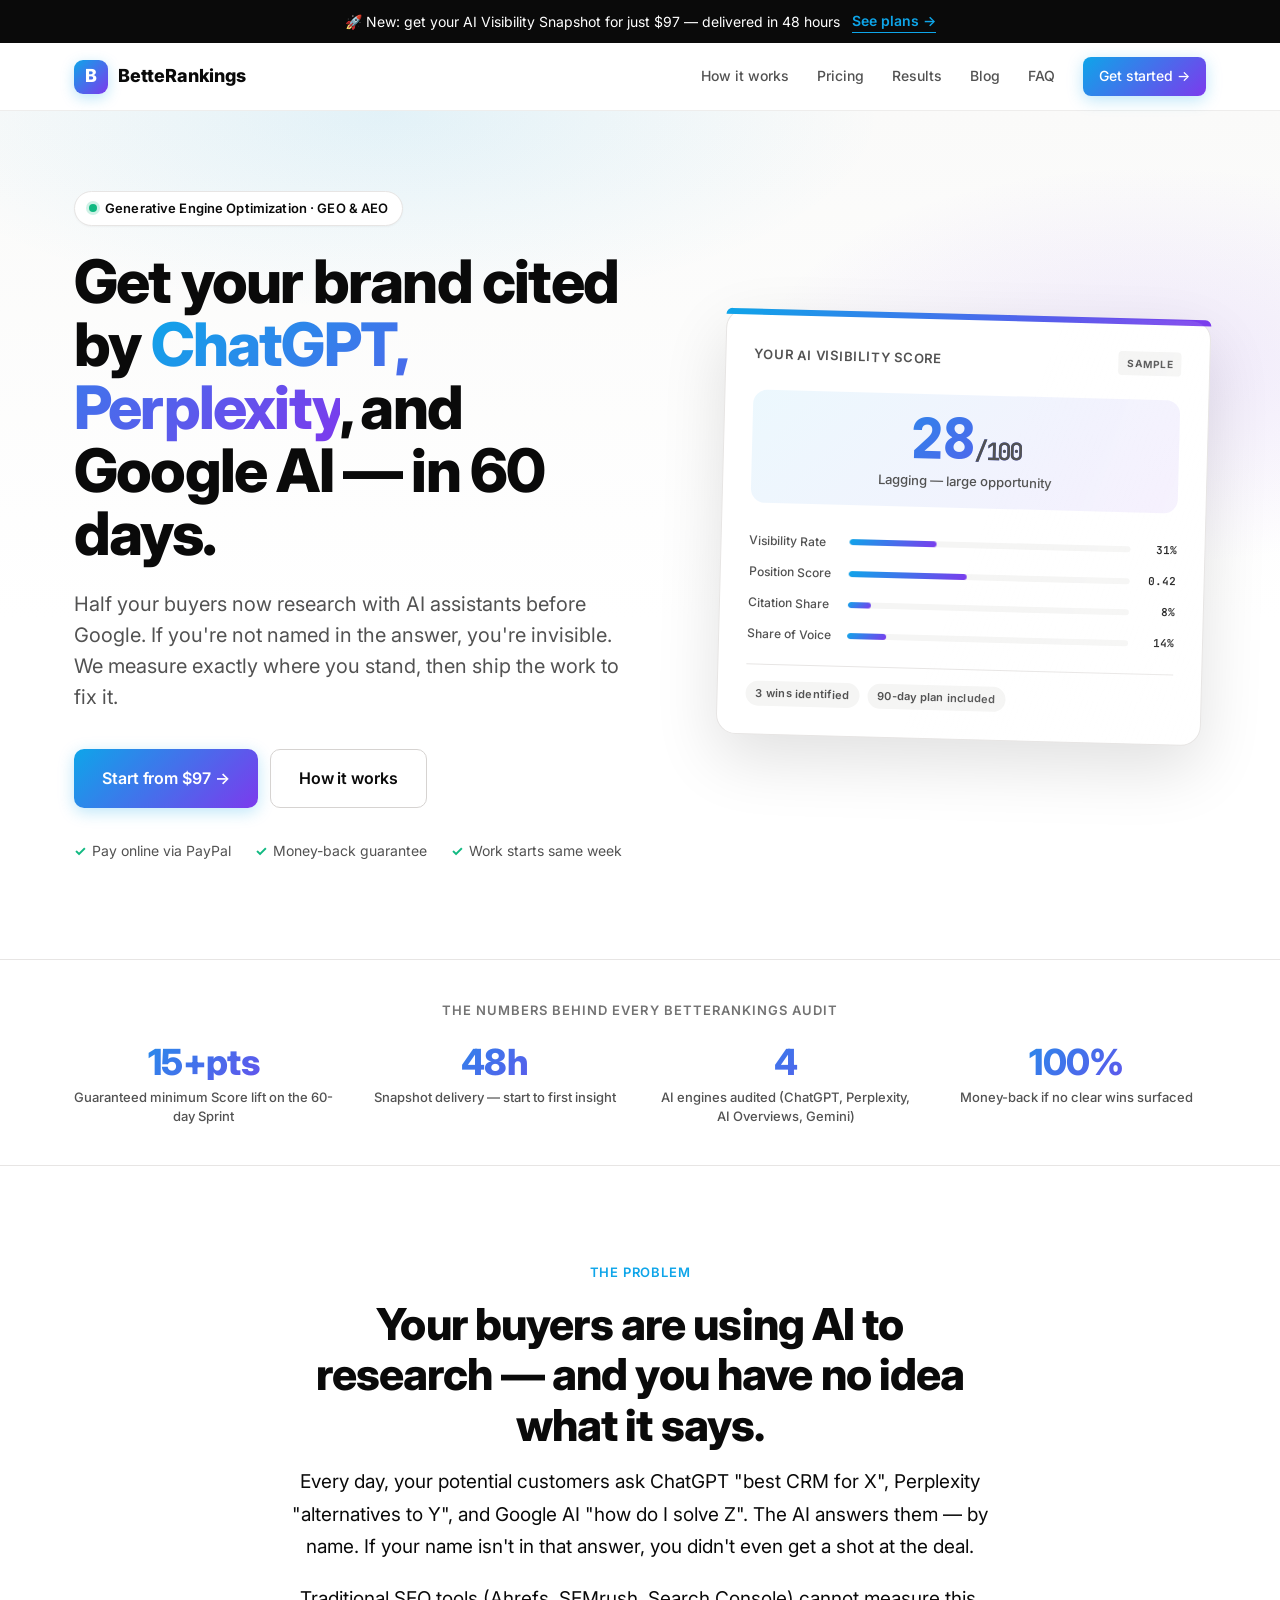
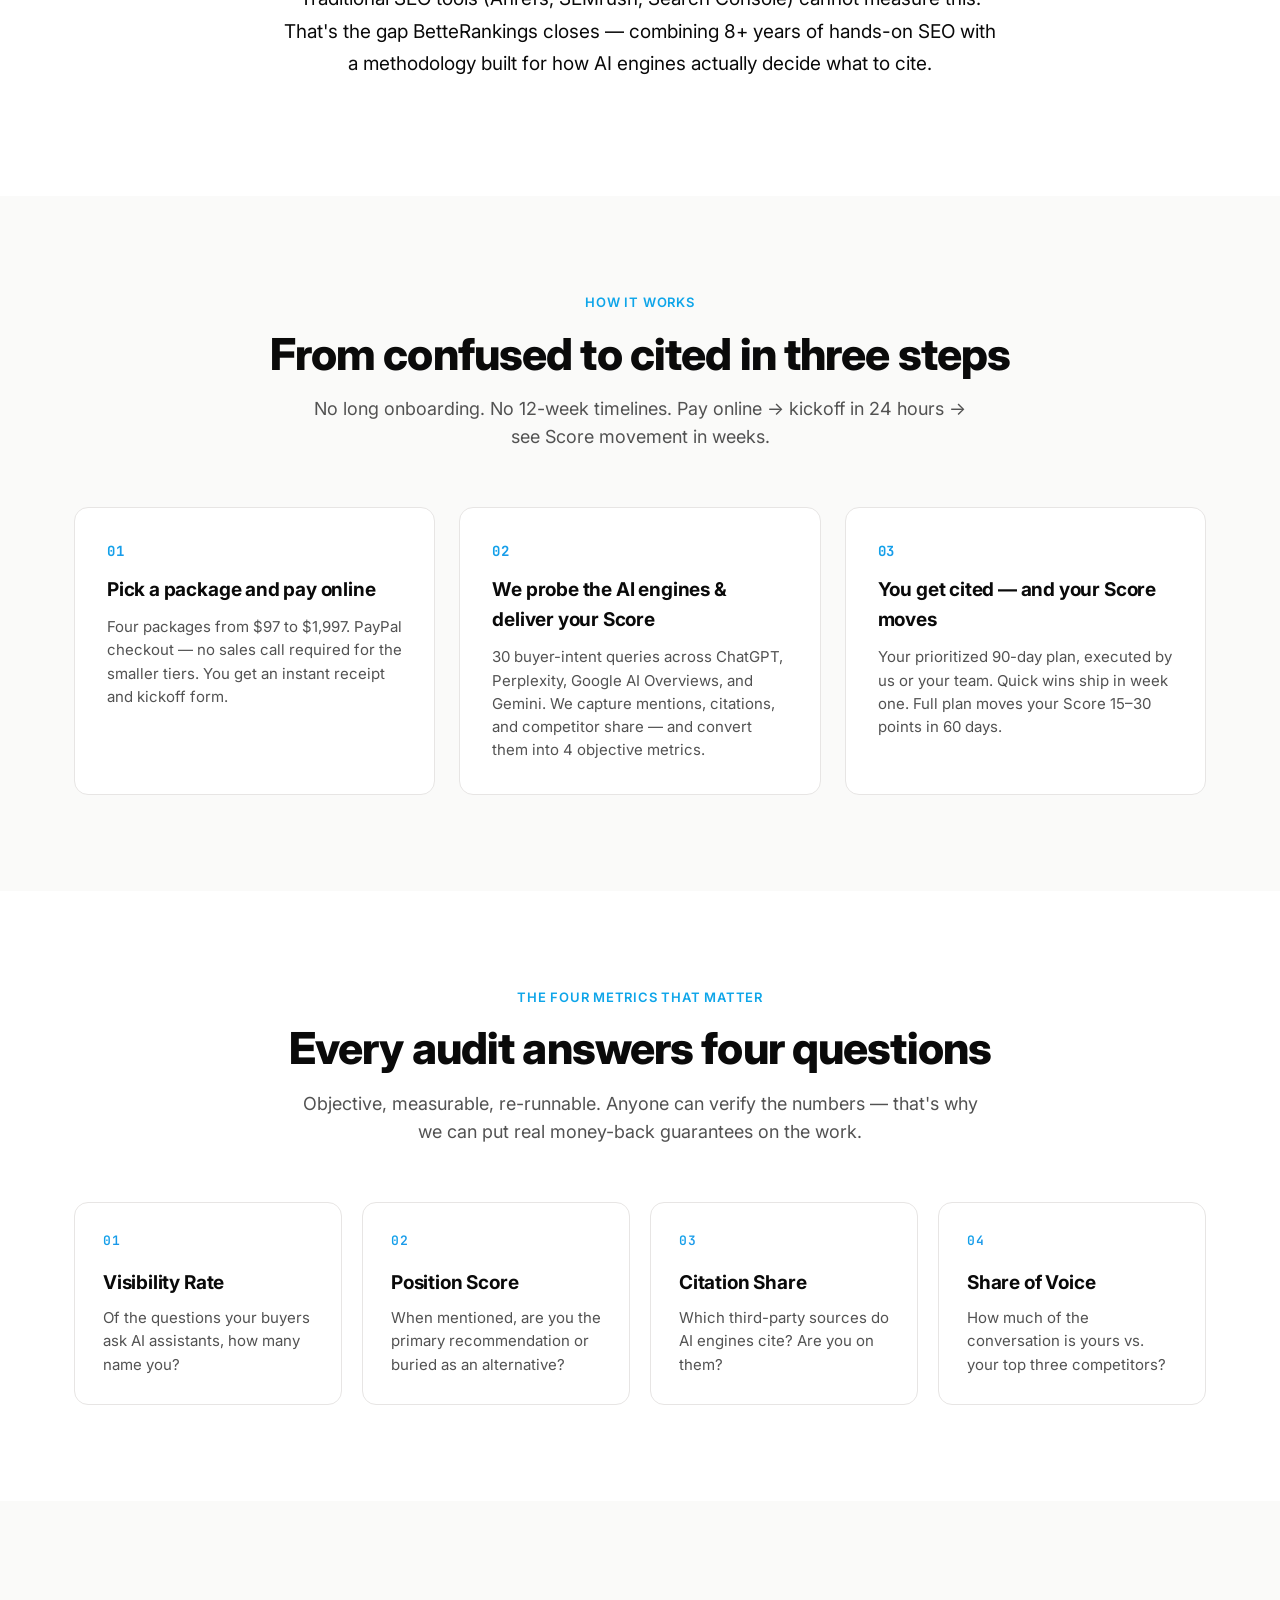
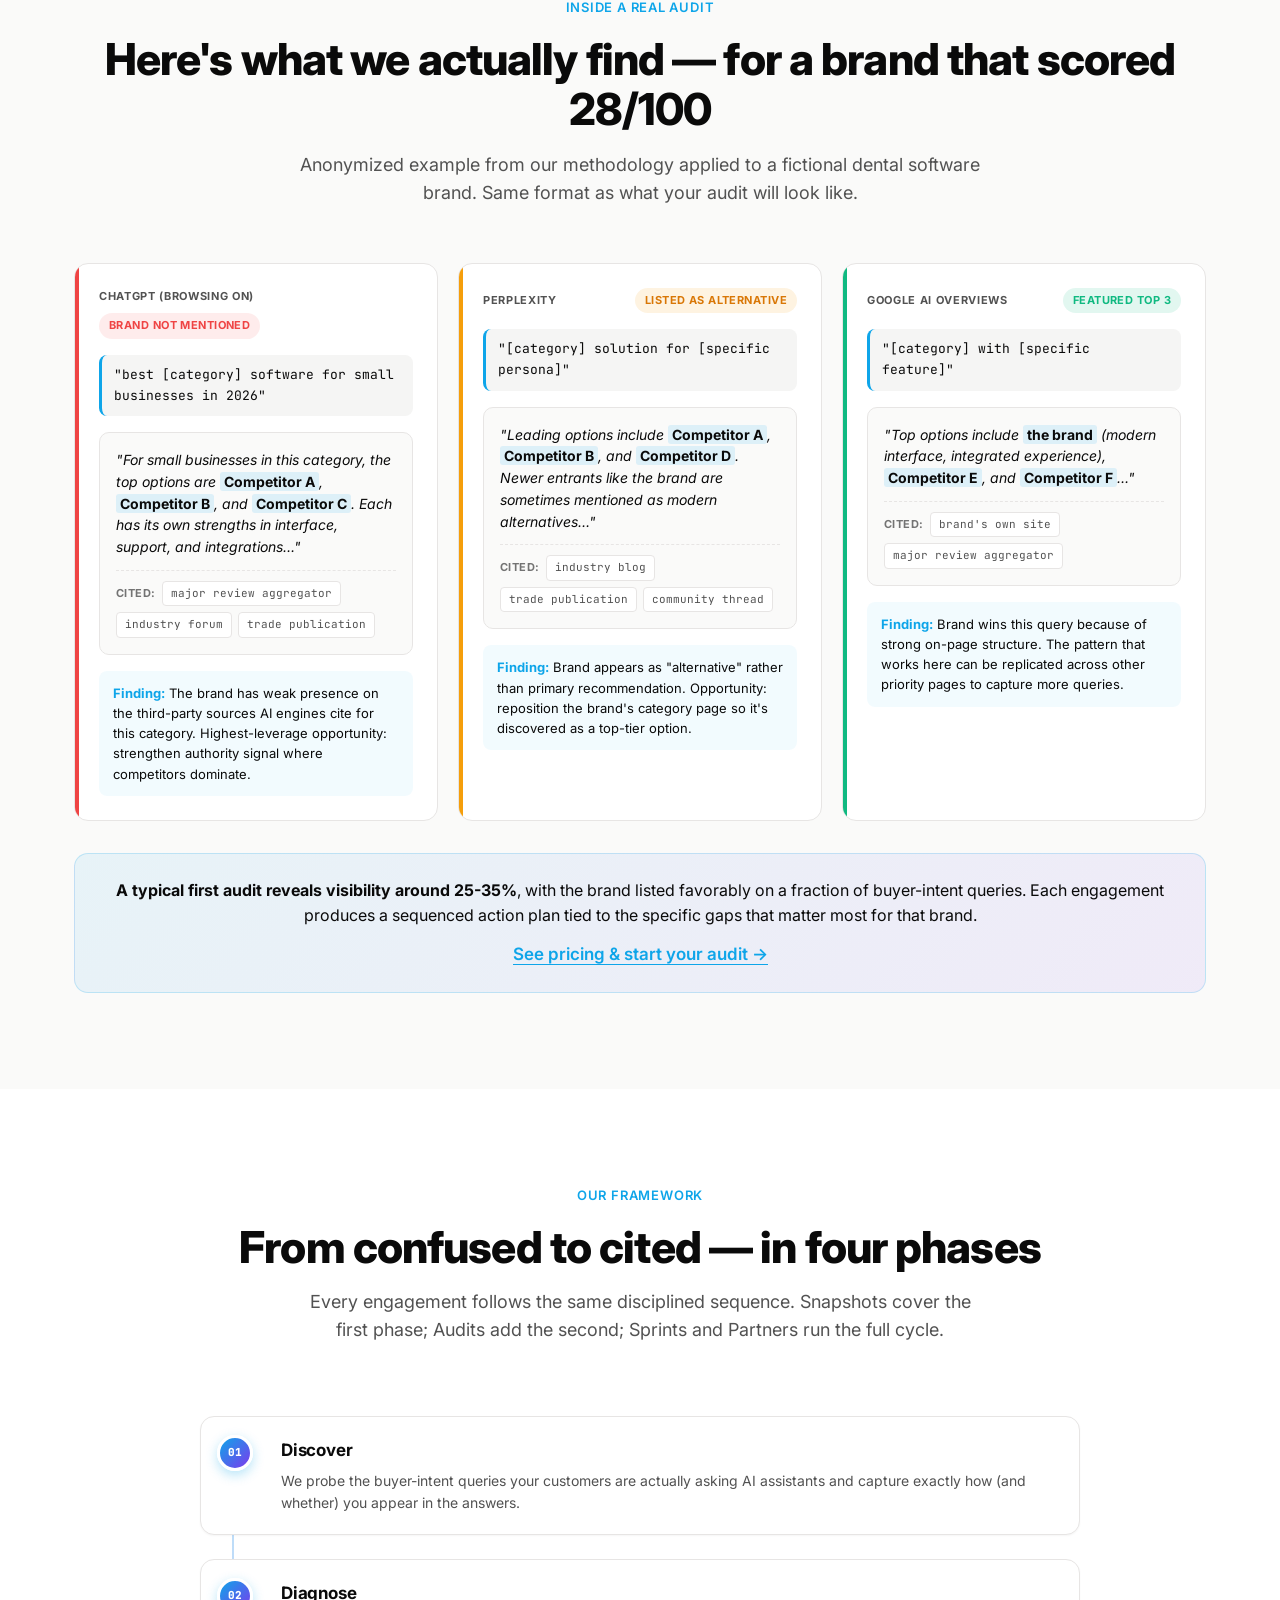
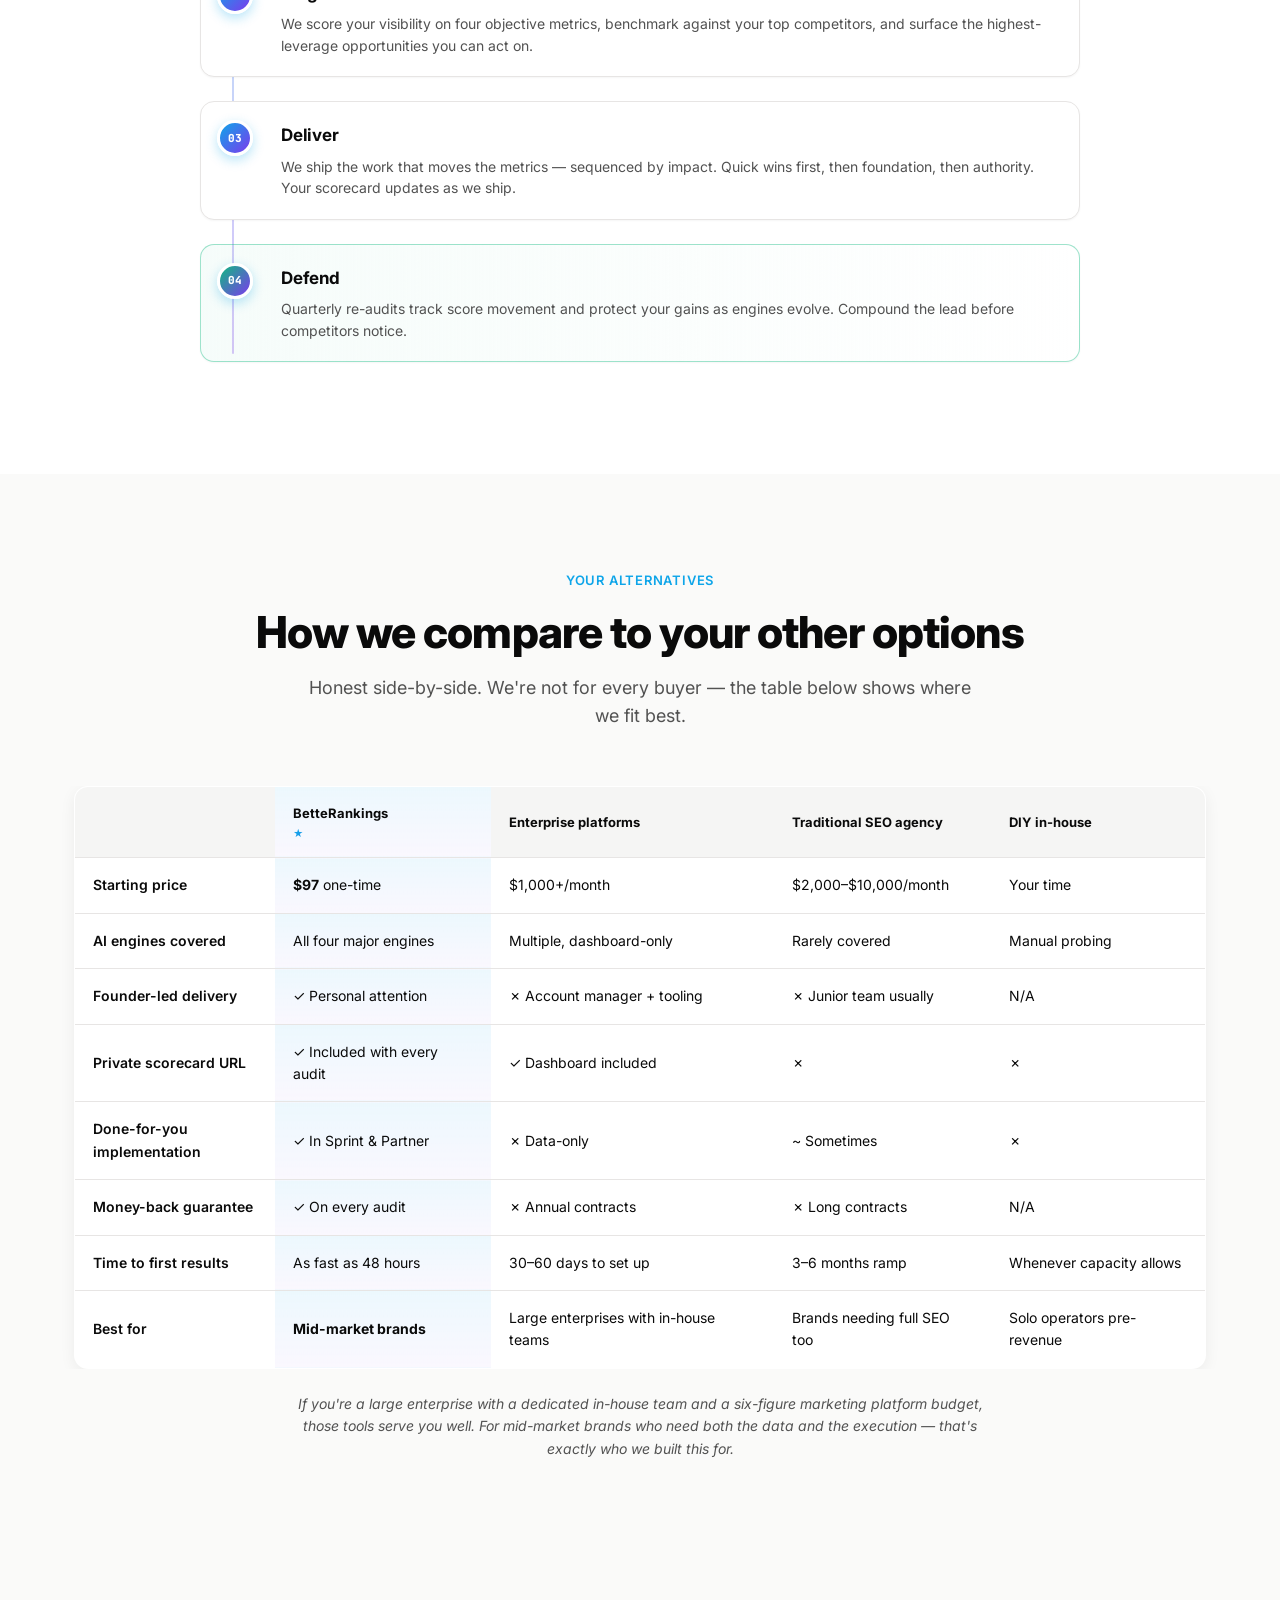
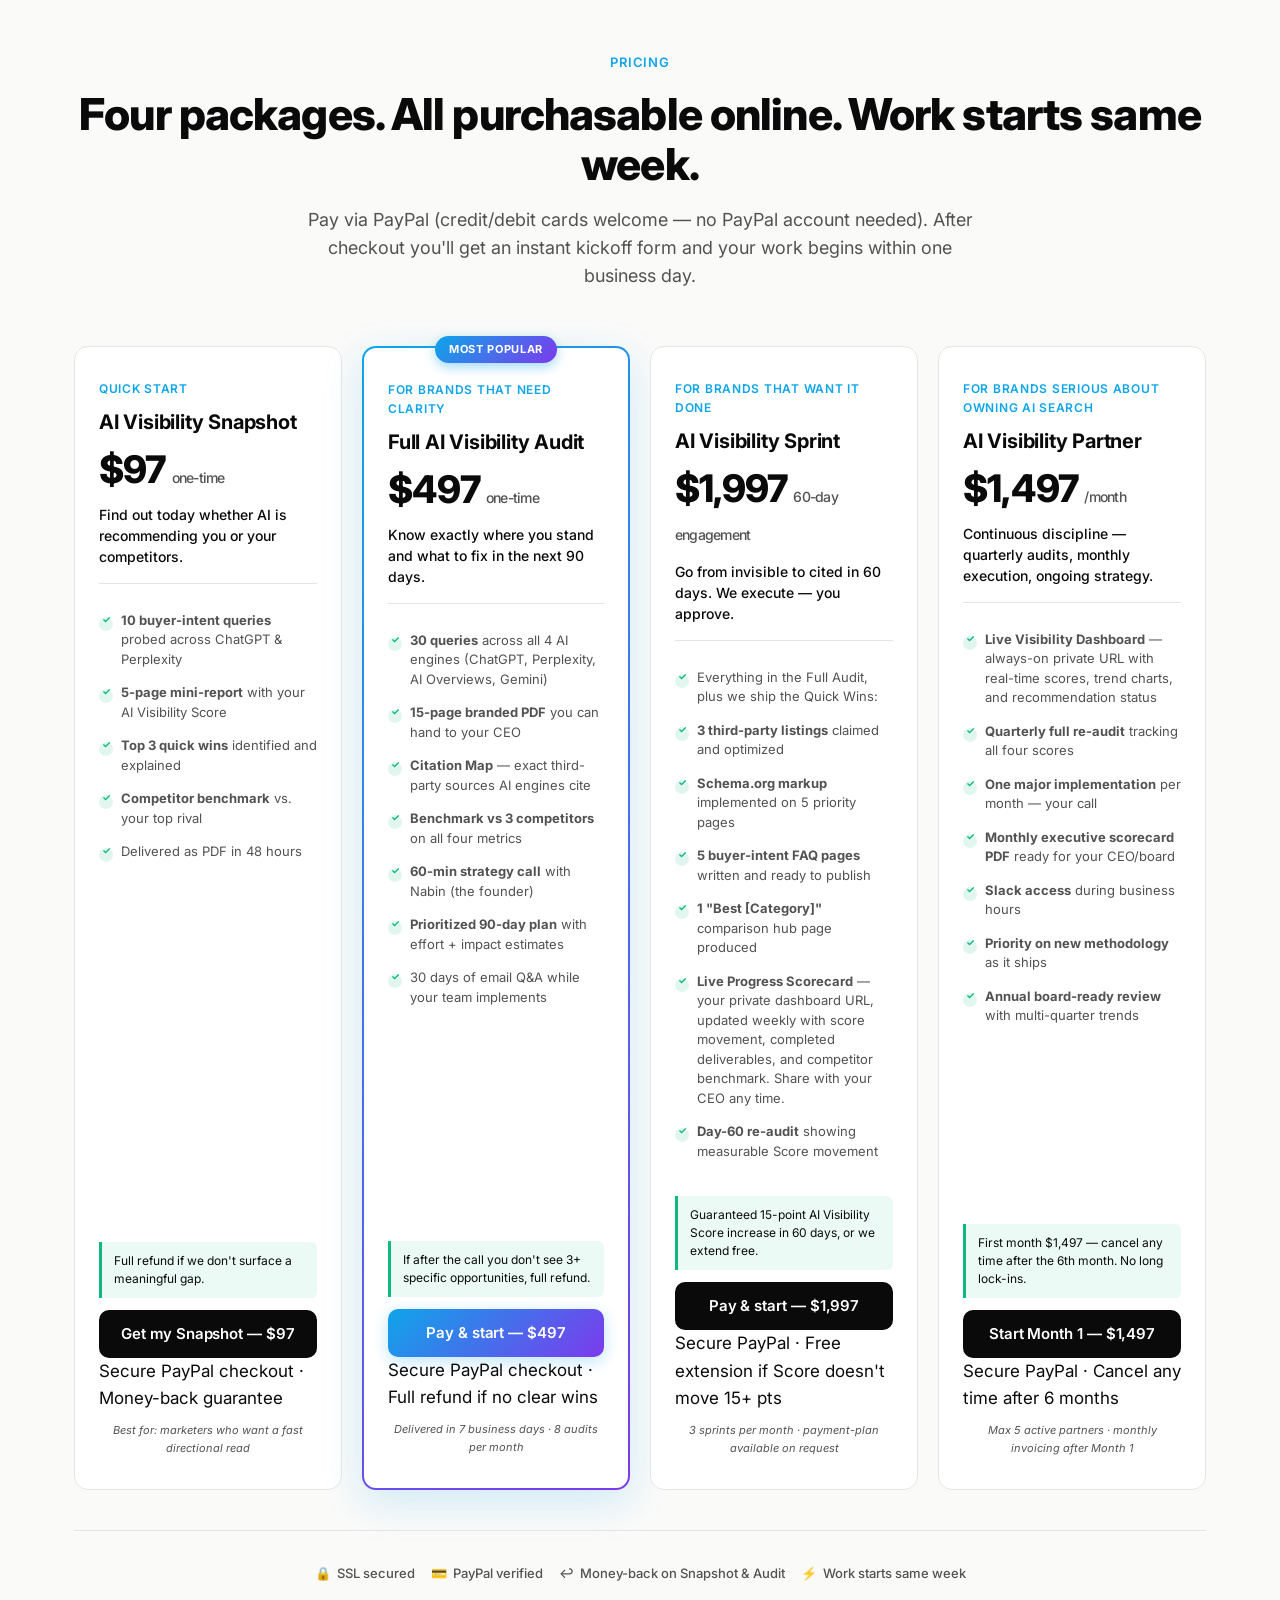
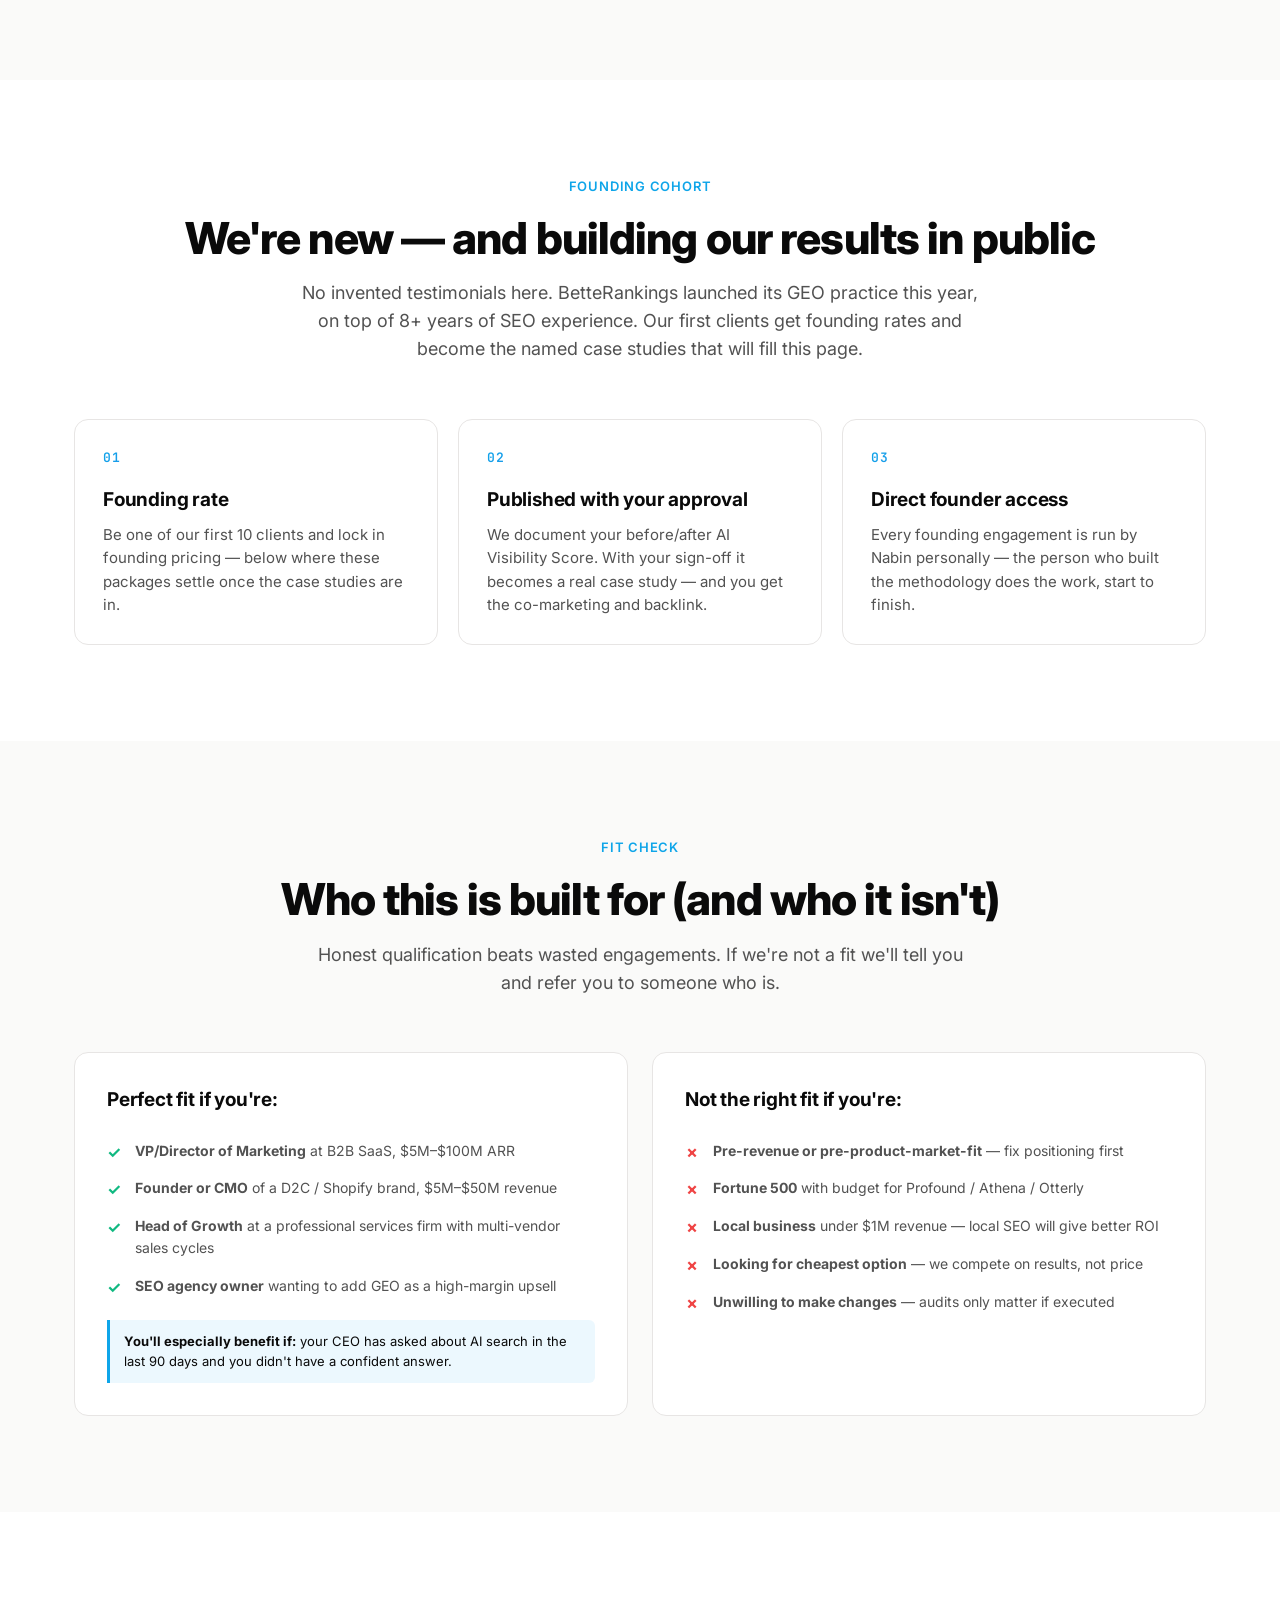
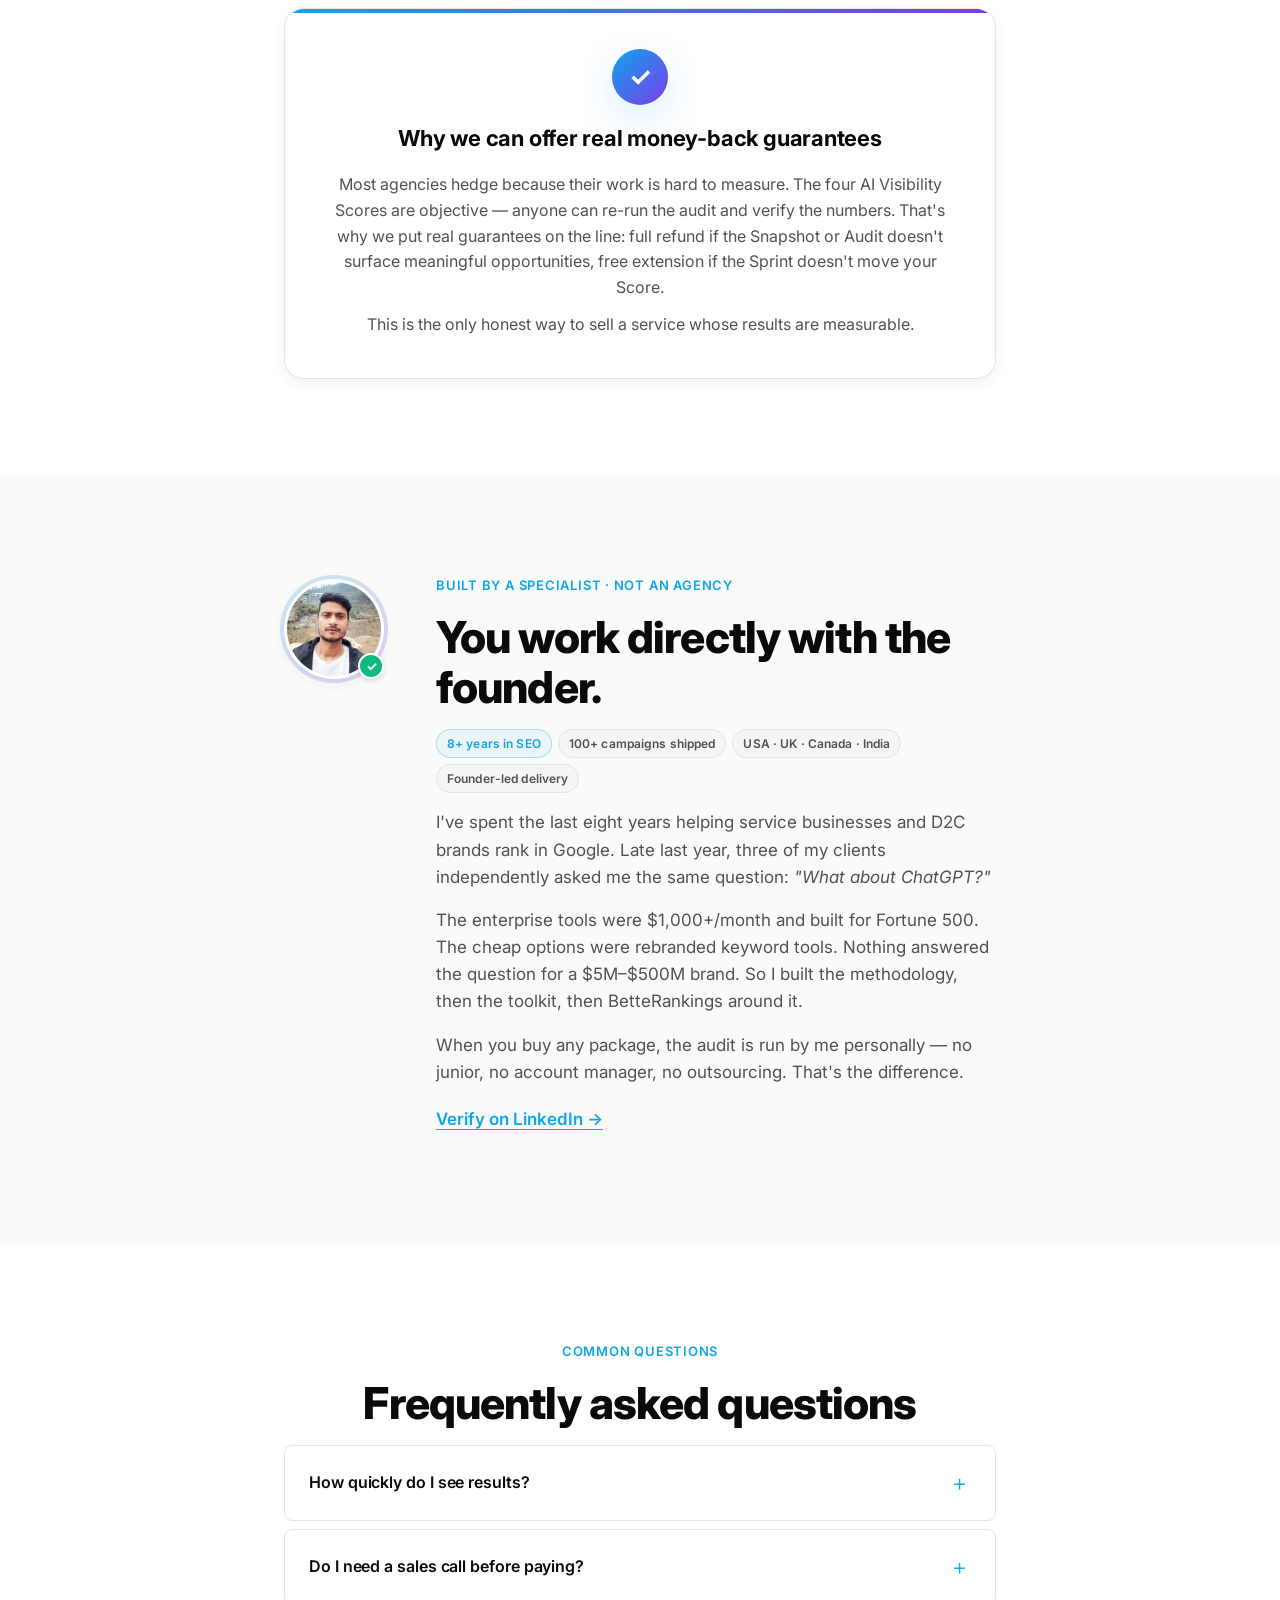
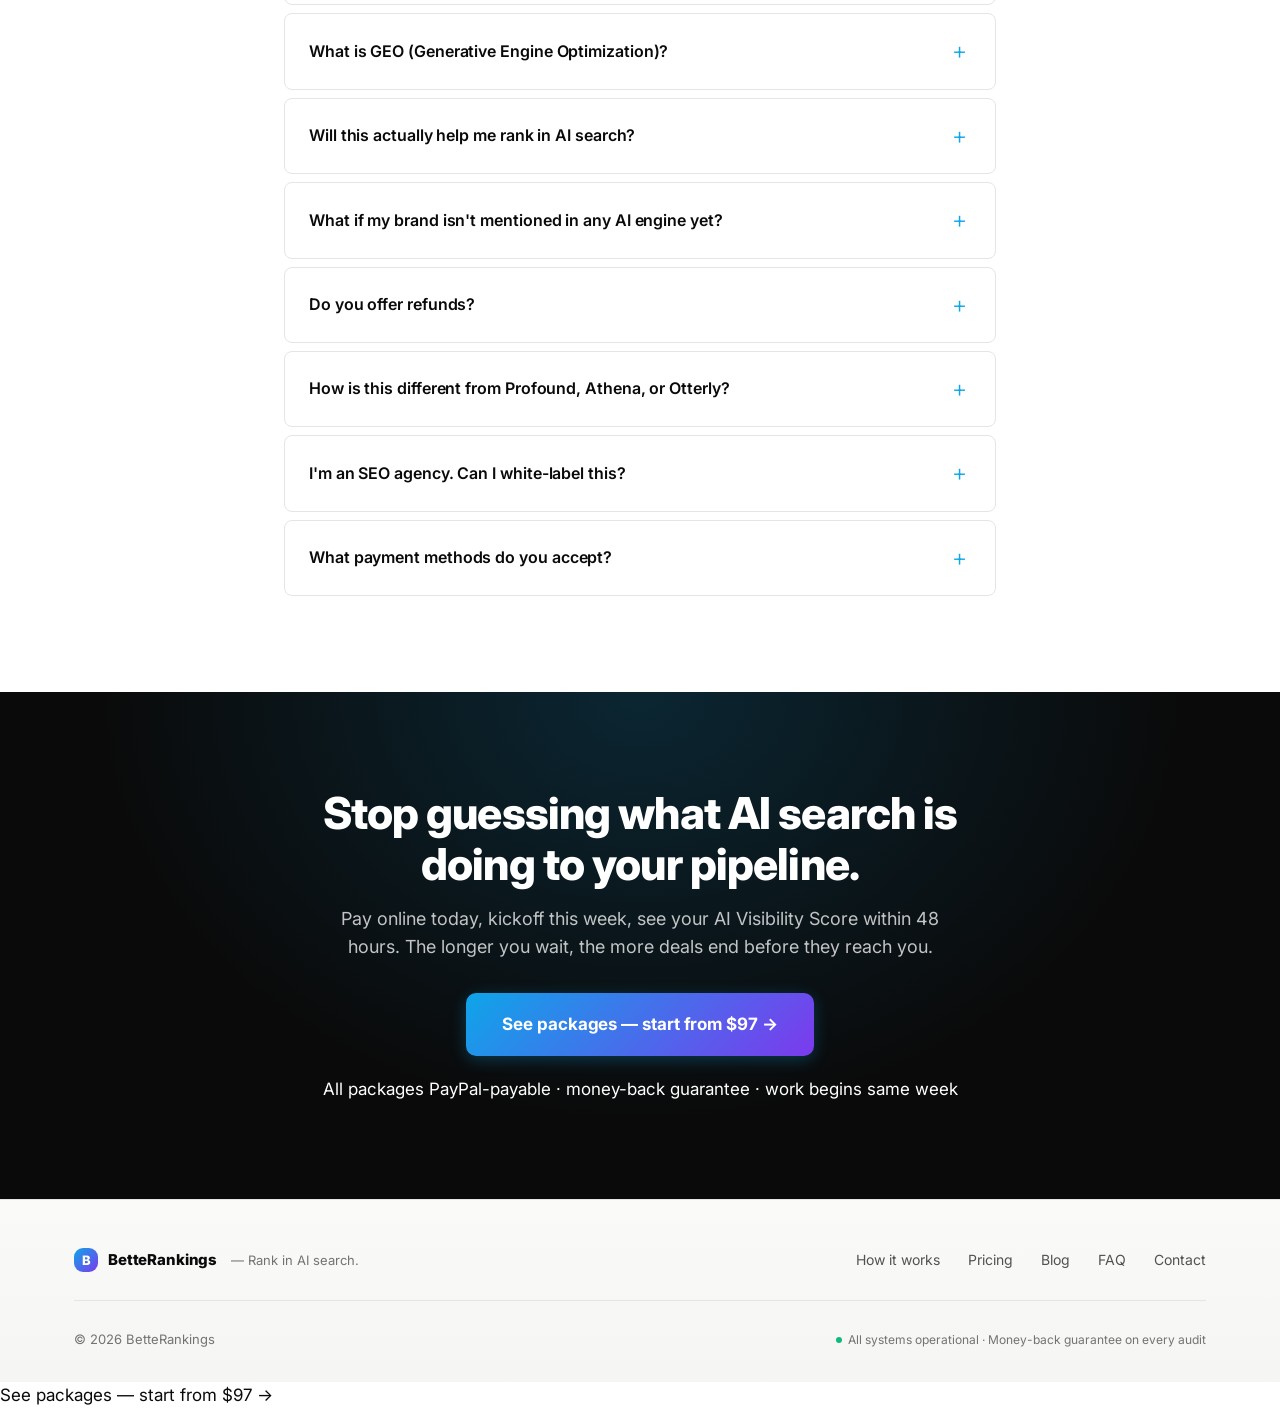
==== index.html @ 9905aefb "Credibility + pricing fixes: remove fake review schema & testimonials, honest founding-cohort sectio" ====
<!DOCTYPE html>
<html lang="en">
<head>
  <meta charset="UTF-8">
  <meta name="viewport" content="width=device-width, initial-scale=1.0">

  <!-- ===== Primary SEO ===== -->
  <title>BetteRankings — Rank in AI Search | ChatGPT, Perplexity &amp; Google AI Visibility Audits</title>
  <meta name="description" content="Get your brand cited by ChatGPT, Perplexity, and Google AI in 60 days. Done-for-you Generative Engine Optimization (GEO) audits and implementation. From $97 — start today.">
  <meta name="keywords" content="AI search visibility, generative engine optimization, GEO audit, AEO, ChatGPT visibility, Perplexity rankings, Google AI Overviews, rank in AI, get cited by ChatGPT, AI SEO agency">
  <meta name="author" content="Nabin Thakur">
  <meta name="robots" content="index, follow, max-image-preview:large">
  <link rel="canonical" href="https://betterankings.com/">
  <meta name="theme-color" content="#0EA5E9">

  <!-- ===== Open Graph ===== -->
  <meta property="og:type" content="website">
  <meta property="og:site_name" content="BetteRankings">
  <meta property="og:title" content="BetteRankings — Rank in AI Search">
  <meta property="og:description" content="Get your brand cited by ChatGPT, Perplexity, and Google AI in 60 days. Done-for-you GEO audits from $97.">
  <meta property="og:url" content="https://betterankings.com/">
  <meta property="og:image" content="https://betterankings.com/assets/og-image.png">
  <meta property="og:locale" content="en_US">

  <!-- ===== Twitter / X ===== -->
  <meta name="twitter:card" content="summary_large_image">
  <meta name="twitter:title" content="BetteRankings — Rank in AI Search">
  <meta name="twitter:description" content="Get your brand cited by ChatGPT, Perplexity, and Google AI in 60 days. From $97.">
  <meta name="twitter:image" content="https://betterankings.com/assets/og-image.png">

  <!-- ===== Icons ===== -->
  <link rel="icon" type="image/svg+xml" href="data:image/svg+xml,%3Csvg xmlns='http://www.w3.org/2000/svg' viewBox='0 0 100 100'%3E%3Cdefs%3E%3ClinearGradient id='g' x1='0' y1='0' x2='1' y2='1'%3E%3Cstop offset='0' stop-color='%230EA5E9'/%3E%3Cstop offset='1' stop-color='%237C3AED'/%3E%3C/linearGradient%3E%3C/defs%3E%3Crect width='100' height='100' rx='22' fill='url(%23g)'/%3E%3Ctext x='50' y='68' font-size='60' text-anchor='middle' fill='white' font-family='Arial' font-weight='800'%3EB%3C/text%3E%3C/svg%3E">
  <link rel="apple-touch-icon" href="data:image/svg+xml,%3Csvg xmlns='http://www.w3.org/2000/svg' viewBox='0 0 100 100'%3E%3Cdefs%3E%3ClinearGradient id='g' x1='0' y1='0' x2='1' y2='1'%3E%3Cstop offset='0' stop-color='%230EA5E9'/%3E%3Cstop offset='1' stop-color='%237C3AED'/%3E%3C/linearGradient%3E%3C/defs%3E%3Crect width='100' height='100' rx='22' fill='url(%23g)'/%3E%3Ctext x='50' y='68' font-size='60' text-anchor='middle' fill='white' font-family='Arial' font-weight='800'%3EB%3C/text%3E%3C/svg%3E">

  <!-- ===== Performance ===== -->
  <link rel="preconnect" href="https://fonts.googleapis.com">
  <link rel="preconnect" href="https://fonts.gstatic.com" crossorigin>
  <link rel="dns-prefetch" href="https://www.paypal.com">
  <link rel="dns-prefetch" href="https://cal.com">
  <link href="https://fonts.googleapis.com/css2?family=Inter:wght@400;500;600;700;800;900&family=JetBrains+Mono:wght@400;600&display=swap" rel="stylesheet">
  <link rel="stylesheet" href="styles.css">

  <!-- ===== Schema.org structured data ===== -->
  <script type="application/ld+json">
  {
    "@context": "https://schema.org",
    "@type": "Organization",
    "name": "BetteRankings",
    "alternateName": ["Better Rankings", "BetteRankings.com"],
    "url": "https://betterankings.com",
    "logo": "https://betterankings.com/assets/logo.png",
    "description": "BetteRankings helps brands rank in AI search by getting them cited by ChatGPT, Perplexity, Google AI Overviews, and Gemini through Generative Engine Optimization audits and implementation.",
    "founder": {
      "@type": "Person",
      "name": "Nabin Thakur",
      "jobTitle": "SEO &amp; GEO Specialist",
      "url": "https://www.linkedin.com/in/nabinkumarseospecialist/"
    },
    "foundingDate": "2024",
    "contactPoint": {
      "@type": "ContactPoint",
      "email": "hello@betterankings.com",
      "contactType": "Sales",
      "availableLanguage": ["English"]
    },
    "sameAs": ["https://www.linkedin.com/in/nabinkumarseospecialist/"]
  }
  </script>

  <script type="application/ld+json">
  {
    "@context": "https://schema.org",
    "@type": "ProfessionalService",
    "name": "BetteRankings AI Visibility Audits",
    "image": "https://betterankings.com/assets/og-image.png",
    "@id": "https://betterankings.com",
    "url": "https://betterankings.com",
    "priceRange": "$97 - $1,997",
    "areaServed": [
      {"@type": "Country", "name": "United States"},
      {"@type": "Country", "name": "United Kingdom"},
      {"@type": "Country", "name": "Canada"},
      {"@type": "Country", "name": "Australia"}
    ],
    "serviceType": "Generative Engine Optimization",
    "hasOfferCatalog": {
      "@type": "OfferCatalog",
      "name": "AI Visibility Services",
      "itemListElement": [
        {"@type": "Offer", "name": "AI Visibility Snapshot", "price": "97", "priceCurrency": "USD"},
        {"@type": "Offer", "name": "Full AI Visibility Audit", "price": "497", "priceCurrency": "USD"},
        {"@type": "Offer", "name": "AI Visibility Sprint", "price": "1997", "priceCurrency": "USD"},
        {"@type": "Offer", "name": "AI Visibility Partner", "price": "1497", "priceCurrency": "USD"}
      ]
    }
  }
  </script>

  <script type="application/ld+json">
  {
    "@context": "https://schema.org",
    "@type": "FAQPage",
    "mainEntity": [
      { "@type": "Question", "name": "How quickly will I see results?", "acceptedAnswer": { "@type": "Answer", "text": "Most clients see measurable AI Visibility Score increases within 30 days of executing the plan. The Sprint package guarantees a minimum 15-point Score increase in 60 days or we extend at no charge." } },
      { "@type": "Question", "name": "What is GEO (Generative Engine Optimization)?", "acceptedAnswer": { "@type": "Answer", "text": "GEO is the practice of getting your brand named, cited, and recommended inside AI-generated answers from ChatGPT, Perplexity, Google AI Overviews, Gemini, and Claude. It's the new layer on top of traditional SEO." } },
      { "@type": "Question", "name": "Do I pay online or do I need a sales call?", "acceptedAnswer": { "@type": "Answer", "text": "Every package is purchasable online via PayPal. After payment we email you a kickoff form, schedule the strategy call, and start the work the same week." } },
      { "@type": "Question", "name": "How does this differ from traditional SEO?", "acceptedAnswer": { "@type": "Answer", "text": "Traditional SEO ranks URLs in Google's blue links. GEO gets your brand named in the AI-generated answer above those links. Most buyers in 2026 read the AI answer first." } },
      { "@type": "Question", "name": "Is the work refundable?", "acceptedAnswer": { "@type": "Answer", "text": "The Snapshot and Full Audit come with a money-back guarantee if you don't surface 3+ specific opportunities. The Sprint guarantees a minimum 15-point Score increase or free extension." } }
    ]
  }
  </script>

  <script type="application/ld+json">
  {
    "@context": "https://schema.org",
    "@type": "BreadcrumbList",
    "itemListElement": [
      { "@type": "ListItem", "position": 1, "name": "Home", "item": "https://betterankings.com/" }
    ]
  }
  </script>
</head>
<body>

  <!-- ============ ANNOUNCEMENT BAR ============ -->
  <div class="announce-bar" role="banner">
    <span>🚀 New: get your AI Visibility Snapshot for just $97 — delivered in 48 hours</span>
    <a href="#pricing">See plans →</a>
  </div>

  <!-- ============ HEADER ============ -->
  <header class="site-header">
    <div class="container header-inner">
      <a href="/" class="logo" aria-label="BetteRankings home">
        <span class="logo-mark" aria-hidden="true">B</span>
        <span class="logo-text">BetteRankings</span>
      </a>
      <nav class="nav" aria-label="Primary">
        <a href="#how">How it works</a>
        <a href="#pricing">Pricing</a>
        <a href="#testimonials">Results</a>
        <a href="/blog/">Blog</a>
        <a href="#faq">FAQ</a>
        <a href="#pricing" class="btn btn-sm btn-primary">Get started →</a>
      </nav>
      <button class="nav-toggle" aria-label="Open menu" aria-expanded="false" onclick="const o=this.getAttribute('aria-expanded')==='true';this.setAttribute('aria-expanded',!o);document.querySelector('.nav').classList.toggle('open');document.body.style.overflow=o?'':'hidden';">
        <span></span><span></span><span></span>
      </button>
    </div>
  </header>

  <main>

  <!-- ============ HERO ============ -->
  <section class="hero" aria-labelledby="hero-title">
    <div class="hero-bg" aria-hidden="true"></div>
    <div class="container hero-grid">
      <div class="hero-text">
        <div class="hero-eyebrow">
          <span class="dot"></span> Generative Engine Optimization · GEO &amp; AEO
        </div>
        <h1 id="hero-title" class="hero-title">
          Get your brand cited by <span class="grad-text">ChatGPT, Perplexity</span>, and Google AI — in 60 days.
        </h1>
        <p class="hero-subtitle">Half your buyers now research with AI assistants before Google. If you're not named in the answer, you're invisible. We measure exactly where you stand, then ship the work to fix it.</p>
        <div class="hero-ctas">
          <a href="#pricing" class="btn btn-primary btn-lg">Start from $97 →</a>
          <a href="#how" class="btn btn-ghost btn-lg">How it works</a>
        </div>
        <div class="hero-meta">
          <div class="hero-meta-item">
            <span class="check">✓</span> Pay online via PayPal
          </div>
          <div class="hero-meta-item">
            <span class="check">✓</span> Money-back guarantee
          </div>
          <div class="hero-meta-item">
            <span class="check">✓</span> Work starts same week
          </div>
        </div>
      </div>

      <!-- CSS-only "report preview" card for visual interest -->
      <div class="hero-card" aria-hidden="true">
        <div class="hc-header">
          <div class="hc-title">Your AI Visibility Score</div>
          <div class="hc-badge">SAMPLE</div>
        </div>
        <div class="hc-score">
          <div class="hc-score-num"><span class="counter" data-target="28">28</span><small>/100</small></div>
          <div class="hc-score-label">Lagging — large opportunity</div>
        </div>
        <div class="hc-bars">
          <div class="hc-bar"><span class="hc-bar-label">Visibility Rate</span><span class="hc-bar-track"><span class="hc-bar-fill" style="--w:31%"></span></span><span class="hc-bar-val">31%</span></div>
          <div class="hc-bar"><span class="hc-bar-label">Position Score</span><span class="hc-bar-track"><span class="hc-bar-fill" style="--w:42%"></span></span><span class="hc-bar-val">0.42</span></div>
          <div class="hc-bar"><span class="hc-bar-label">Citation Share</span><span class="hc-bar-track"><span class="hc-bar-fill" style="--w:8%"></span></span><span class="hc-bar-val">8%</span></div>
          <div class="hc-bar"><span class="hc-bar-label">Share of Voice</span><span class="hc-bar-track"><span class="hc-bar-fill" style="--w:14%"></span></span><span class="hc-bar-val">14%</span></div>
        </div>
        <div class="hc-foot">
          <span class="hc-tag">3 wins identified</span>
          <span class="hc-tag">90-day plan included</span>
        </div>
      </div>
    </div>
  </section>

  <!-- ============ TRUST STRIP ============ -->
  <section class="trust-strip" aria-label="What every audit covers">
    <div class="container">
      <p class="trust-headline">The numbers behind every BetteRankings audit</p>
      <div class="trust-grid">
        <div class="trust-item">
          <div class="trust-num"><span class="counter" data-target="15">0</span>+pts</div>
          <div class="trust-label">Guaranteed minimum Score lift on the 60-day Sprint</div>
        </div>
        <div class="trust-item">
          <div class="trust-num"><span class="counter" data-target="48">0</span>h</div>
          <div class="trust-label">Snapshot delivery — start to first insight</div>
        </div>
        <div class="trust-item">
          <div class="trust-num"><span class="counter" data-target="4">0</span></div>
          <div class="trust-label">AI engines audited (ChatGPT, Perplexity, AI Overviews, Gemini)</div>
        </div>
        <div class="trust-item">
          <div class="trust-num"><span class="counter" data-target="100">0</span>%</div>
          <div class="trust-label">Money-back if no clear wins surfaced</div>
        </div>
      </div>
    </div>
  </section>

  <!-- ============ PROBLEM ============ -->
  <section id="problem" class="section" aria-labelledby="problem-title">
    <div class="container narrow">
      <div class="section-eyebrow centered">The problem</div>
      <h2 id="problem-title" class="section-title centered">Your buyers are using AI to research — and you have no idea what it says.</h2>
      <p class="lead centered">Every day, your potential customers ask ChatGPT "best CRM for X", Perplexity "alternatives to Y", and Google AI "how do I solve Z". The AI answers them — by name. If your name isn't in that answer, you didn't even get a shot at the deal.</p>
      <p class="lead centered">Traditional SEO tools (Ahrefs, SEMrush, Search Console) cannot measure this. That's the gap BetteRankings closes — combining 8+ years of hands-on SEO with a methodology built for how AI engines actually decide what to cite.</p>
    </div>
  </section>

  <!-- ============ HOW IT WORKS ============ -->
  <section id="how" class="section section-alt" aria-labelledby="how-title">
    <div class="container">
      <div class="section-eyebrow centered">How it works</div>
      <h2 id="how-title" class="section-title centered">From confused to cited in three steps</h2>
      <p class="section-sub centered">No long onboarding. No 12-week timelines. Pay online → kickoff in 24 hours → see Score movement in weeks.</p>

      <div class="steps-grid">
        <div class="step">
          <div class="step-num">01</div>
          <h3>Pick a package and pay online</h3>
          <p>Four packages from $97 to $1,997. PayPal checkout — no sales call required for the smaller tiers. You get an instant receipt and kickoff form.</p>
        </div>
        <div class="step">
          <div class="step-num">02</div>
          <h3>We probe the AI engines &amp; deliver your Score</h3>
          <p>30 buyer-intent queries across ChatGPT, Perplexity, Google AI Overviews, and Gemini. We capture mentions, citations, and competitor share — and convert them into 4 objective metrics.</p>
        </div>
        <div class="step">
          <div class="step-num">03</div>
          <h3>You get cited — and your Score moves</h3>
          <p>Your prioritized 90-day plan, executed by us or your team. Quick wins ship in week one. Full plan moves your Score 15–30 points in 60 days.</p>
        </div>
      </div>
    </div>
  </section>

  <!-- ============ WHAT YOU GET ============ -->
  <section id="what-you-get" class="section" aria-labelledby="wyg-title">
    <div class="container">
      <div class="section-eyebrow centered">The four metrics that matter</div>
      <h2 id="wyg-title" class="section-title centered">Every audit answers four questions</h2>
      <p class="section-sub centered">Objective, measurable, re-runnable. Anyone can verify the numbers — that's why we can put real money-back guarantees on the work.</p>

      <div class="metrics-grid">
        <article class="metric-card">
          <div class="metric-num">01</div>
          <h3>Visibility Rate</h3>
          <p>Of the questions your buyers ask AI assistants, how many name you?</p>
        </article>
        <article class="metric-card">
          <div class="metric-num">02</div>
          <h3>Position Score</h3>
          <p>When mentioned, are you the primary recommendation or buried as an alternative?</p>
        </article>
        <article class="metric-card">
          <div class="metric-num">03</div>
          <h3>Citation Share</h3>
          <p>Which third-party sources do AI engines cite? Are you on them?</p>
        </article>
        <article class="metric-card">
          <div class="metric-num">04</div>
          <h3>Share of Voice</h3>
          <p>How much of the conversation is yours vs. your top three competitors?</p>
        </article>
      </div>
    </div>
  </section>

  <!-- ============ REAL AUDIT EXAMPLE ============ -->
  <section class="section section-alt" aria-labelledby="example-title">
    <div class="container">
      <div class="section-eyebrow centered">Inside a real audit</div>
      <h2 id="example-title" class="section-title centered">Here's what we actually find — for a brand that scored 28/100</h2>
      <p class="section-sub centered">Anonymized example from our methodology applied to a fictional dental software brand. Same format as what your audit will look like.</p>

      <div class="audit-example-grid">
        <article class="probe-card probe-fail">
          <div class="probe-header">
            <span class="probe-engine">ChatGPT (browsing on)</span>
            <span class="probe-status fail">Brand not mentioned</span>
          </div>
          <div class="probe-query">"best [category] software for small businesses in 2026"</div>
          <div class="probe-result">
            <p class="probe-answer">"For small businesses in this category, the top options are <strong>Competitor A</strong>, <strong>Competitor B</strong>, and <strong>Competitor C</strong>. Each has its own strengths in interface, support, and integrations…"</p>
            <div class="probe-cited">
              <span class="probe-tag">Cited:</span>
              <span class="cited-source">major review aggregator</span>
              <span class="cited-source">industry forum</span>
              <span class="cited-source">trade publication</span>
            </div>
          </div>
          <div class="probe-finding">
            <strong>Finding:</strong> The brand has weak presence on the third-party sources AI engines cite for this category. Highest-leverage opportunity: strengthen authority signal where competitors dominate.
          </div>
        </article>

        <article class="probe-card probe-partial">
          <div class="probe-header">
            <span class="probe-engine">Perplexity</span>
            <span class="probe-status partial">Listed as alternative</span>
          </div>
          <div class="probe-query">"[category] solution for [specific persona]"</div>
          <div class="probe-result">
            <p class="probe-answer">"Leading options include <strong>Competitor A</strong>, <strong>Competitor B</strong>, and <strong>Competitor D</strong>. Newer entrants like the brand are sometimes mentioned as modern alternatives…"</p>
            <div class="probe-cited">
              <span class="probe-tag">Cited:</span>
              <span class="cited-source">industry blog</span>
              <span class="cited-source">trade publication</span>
              <span class="cited-source">community thread</span>
            </div>
          </div>
          <div class="probe-finding">
            <strong>Finding:</strong> Brand appears as "alternative" rather than primary recommendation. Opportunity: reposition the brand's category page so it's discovered as a top-tier option.
          </div>
        </article>

        <article class="probe-card probe-win">
          <div class="probe-header">
            <span class="probe-engine">Google AI Overviews</span>
            <span class="probe-status win">Featured top 3</span>
          </div>
          <div class="probe-query">"[category] with [specific feature]"</div>
          <div class="probe-result">
            <p class="probe-answer">"Top options include <strong>the brand</strong> (modern interface, integrated experience), <strong>Competitor E</strong>, and <strong>Competitor F</strong>…"</p>
            <div class="probe-cited">
              <span class="probe-tag">Cited:</span>
              <span class="cited-source">brand's own site</span>
              <span class="cited-source">major review aggregator</span>
            </div>
          </div>
          <div class="probe-finding">
            <strong>Finding:</strong> Brand wins this query because of strong on-page structure. The pattern that works here can be replicated across other priority pages to capture more queries.
          </div>
        </article>
      </div>

      <div class="example-summary">
        <p><strong>A typical first audit reveals visibility around 25-35%</strong>, with the brand listed favorably on a fraction of buyer-intent queries. Each engagement produces a sequenced action plan tied to the specific gaps that matter most for that brand.</p>
        <a href="#pricing" class="link-arrow">See pricing & start your audit →</a>
      </div>
    </div>
  </section>

  <!-- ============ 4-PHASE FRAMEWORK ============ -->
  <section class="section" aria-labelledby="journey-title">
    <div class="container">
      <div class="section-eyebrow centered">Our framework</div>
      <h2 id="journey-title" class="section-title centered">From confused to cited — in four phases</h2>
      <p class="section-sub centered">Every engagement follows the same disciplined sequence. Snapshots cover the first phase; Audits add the second; Sprints and Partners run the full cycle.</p>

      <div class="journey-timeline">
        <div class="journey-line"></div>

        <article class="journey-step">
          <div class="journey-marker">01</div>
          <h3>Discover</h3>
          <p>We probe the buyer-intent queries your customers are actually asking AI assistants and capture exactly how (and whether) you appear in the answers.</p>
        </article>

        <article class="journey-step">
          <div class="journey-marker">02</div>
          <h3>Diagnose</h3>
          <p>We score your visibility on four objective metrics, benchmark against your top competitors, and surface the highest-leverage opportunities you can act on.</p>
        </article>

        <article class="journey-step">
          <div class="journey-marker">03</div>
          <h3>Deliver</h3>
          <p>We ship the work that moves the metrics — sequenced by impact. Quick wins first, then foundation, then authority. Your scorecard updates as we ship.</p>
        </article>

        <article class="journey-step journey-step-final">
          <div class="journey-marker">04</div>
          <h3>Defend</h3>
          <p>Quarterly re-audits track score movement and protect your gains as engines evolve. Compound the lead before competitors notice.</p>
        </article>
      </div>
    </div>
  </section>

  <!-- ============ COMPARISON TABLE ============ -->
  <section class="section section-alt" aria-labelledby="compare-title">
    <div class="container">
      <div class="section-eyebrow centered">Your alternatives</div>
      <h2 id="compare-title" class="section-title centered">How we compare to your other options</h2>
      <p class="section-sub centered">Honest side-by-side. We're not for every buyer — the table below shows where we fit best.</p>

      <div class="compare-wrap">
        <table class="compare-table">
          <thead>
            <tr>
              <th></th>
              <th class="us">BetteRankings</th>
              <th>Enterprise platforms</th>
              <th>Traditional SEO agency</th>
              <th>DIY in-house</th>
            </tr>
          </thead>
          <tbody>
            <tr>
              <td>Starting price</td>
              <td class="us"><strong>$97</strong> one-time</td>
              <td>$1,000+/month</td>
              <td>$2,000–$10,000/month</td>
              <td>Your time</td>
            </tr>
            <tr>
              <td>AI engines covered</td>
              <td class="us">All four major engines</td>
              <td>Multiple, dashboard-only</td>
              <td>Rarely covered</td>
              <td>Manual probing</td>
            </tr>
            <tr>
              <td>Founder-led delivery</td>
              <td class="us">✓ Personal attention</td>
              <td>✗ Account manager + tooling</td>
              <td>✗ Junior team usually</td>
              <td>N/A</td>
            </tr>
            <tr>
              <td>Private scorecard URL</td>
              <td class="us">✓ Included with every audit</td>
              <td>✓ Dashboard included</td>
              <td>✗</td>
              <td>✗</td>
            </tr>
            <tr>
              <td>Done-for-you implementation</td>
              <td class="us">✓ In Sprint &amp; Partner</td>
              <td>✗ Data-only</td>
              <td>~ Sometimes</td>
              <td>✗</td>
            </tr>
            <tr>
              <td>Money-back guarantee</td>
              <td class="us">✓ On every audit</td>
              <td>✗ Annual contracts</td>
              <td>✗ Long contracts</td>
              <td>N/A</td>
            </tr>
            <tr>
              <td>Time to first results</td>
              <td class="us">As fast as 48 hours</td>
              <td>30–60 days to set up</td>
              <td>3–6 months ramp</td>
              <td>Whenever capacity allows</td>
            </tr>
            <tr>
              <td>Best for</td>
              <td class="us"><strong>Mid-market brands</strong></td>
              <td>Large enterprises with in-house teams</td>
              <td>Brands needing full SEO too</td>
              <td>Solo operators pre-revenue</td>
            </tr>
          </tbody>
        </table>
      </div>
      <p class="compare-footnote">If you're a large enterprise with a dedicated in-house team and a six-figure marketing platform budget, those tools serve you well. For mid-market brands who need both the data and the execution — that's exactly who we built this for.</p>
    </div>
  </section>

  <!-- ============ PRICING ============ -->
  <section id="pricing" class="section section-alt" aria-labelledby="pricing-title">
    <div class="container">
      <div class="section-eyebrow centered">Pricing</div>
      <h2 id="pricing-title" class="section-title centered">Four packages. All purchasable online. Work starts same week.</h2>
      <p class="section-sub centered">Pay via PayPal (credit/debit cards welcome — no PayPal account needed). After checkout you'll get an instant kickoff form and your work begins within one business day.</p>

      <div class="pricing-grid pricing-4col">

        <!-- TIER 0 — SNAPSHOT (small entry) -->
        <article class="price-card">
          <div class="price-tier">Quick start</div>
          <h3 class="price-name">AI Visibility Snapshot</h3>
          <div class="price-amount">$97<span class="price-unit">one-time</span></div>
          <p class="price-outcome">Find out today whether AI is recommending you or your competitors.</p>

          <ul class="price-features">
            <li><strong>10 buyer-intent queries</strong> probed across ChatGPT &amp; Perplexity</li>
            <li><strong>5-page mini-report</strong> with your AI Visibility Score</li>
            <li><strong>Top 3 quick wins</strong> identified and explained</li>
            <li><strong>Competitor benchmark</strong> vs. your top rival</li>
            <li>Delivered as PDF in 48 hours</li>
          </ul>

          <p class="price-guarantee">Full refund if we don't surface a meaningful gap.</p>

          <form action="https://www.paypal.com/cgi-bin/webscr" method="post" target="_blank" class="paypal-form">
            <input type="hidden" name="cmd" value="_xclick">
            <input type="hidden" name="business" value="hello@betterankings.com">
            <input type="hidden" name="item_name" value="BetteRankings — AI Visibility Snapshot">
            <input type="hidden" name="amount" value="97.00">
            <input type="hidden" name="currency_code" value="USD">
            <input type="hidden" name="return" value="https://betterankings.com/thank-you.html?p=snapshot">
            <input type="hidden" name="cancel_return" value="https://betterankings.com">
            <button type="submit" class="btn btn-secondary btn-block">Get my Snapshot — $97</button>
          </form>
          <p class="paypal-trust">Secure PayPal checkout · Money-back guarantee</p>
          <p class="price-fineprint">Best for: marketers who want a fast directional read</p>
        </article>

        <!-- TIER 1 — FULL AUDIT -->
        <article class="price-card price-card-featured">
          <div class="price-badge">Most popular</div>
          <div class="price-tier">For brands that need clarity</div>
          <h3 class="price-name">Full AI Visibility Audit</h3>
          <div class="price-amount">$497<span class="price-unit">one-time</span></div>
          <p class="price-outcome">Know exactly where you stand and what to fix in the next 90 days.</p>

          <ul class="price-features">
            <li><strong>30 queries</strong> across all 4 AI engines (ChatGPT, Perplexity, AI Overviews, Gemini)</li>
            <li><strong>15-page branded PDF</strong> you can hand to your CEO</li>
            <li><strong>Citation Map</strong> — exact third-party sources AI engines cite</li>
            <li><strong>Benchmark vs 3 competitors</strong> on all four metrics</li>
            <li><strong>60-min strategy call</strong> with Nabin (the founder)</li>
            <li><strong>Prioritized 90-day plan</strong> with effort + impact estimates</li>
            <li>30 days of email Q&amp;A while your team implements</li>
          </ul>

          <p class="price-guarantee">If after the call you don't see 3+ specific opportunities, full refund.</p>

          <form action="https://www.paypal.com/cgi-bin/webscr" method="post" target="_blank" class="paypal-form">
            <input type="hidden" name="cmd" value="_xclick">
            <input type="hidden" name="business" value="hello@betterankings.com">
            <input type="hidden" name="item_name" value="BetteRankings — Full AI Visibility Audit">
            <input type="hidden" name="amount" value="497.00">
            <input type="hidden" name="currency_code" value="USD">
            <input type="hidden" name="return" value="https://betterankings.com/thank-you.html?p=audit">
            <input type="hidden" name="cancel_return" value="https://betterankings.com">
            <button type="submit" class="btn btn-primary btn-block">Pay &amp; start — $497</button>
          </form>
          <p class="paypal-trust">Secure PayPal checkout · Full refund if no clear wins</p>
          <p class="price-fineprint">Delivered in 7 business days · 8 audits per month</p>
        </article>

        <!-- TIER 2 — SPRINT -->
        <article class="price-card">
          <div class="price-tier">For brands that want it done</div>
          <h3 class="price-name">AI Visibility Sprint</h3>
          <div class="price-amount">$1,997<span class="price-unit">60-day engagement</span></div>
          <p class="price-outcome">Go from invisible to cited in 60 days. We execute — you approve.</p>

          <ul class="price-features">
            <li>Everything in the Full Audit, plus we ship the Quick Wins:</li>
            <li><strong>3 third-party listings</strong> claimed and optimized</li>
            <li><strong>Schema.org markup</strong> implemented on 5 priority pages</li>
            <li><strong>5 buyer-intent FAQ pages</strong> written and ready to publish</li>
            <li><strong>1 "Best [Category]"</strong> comparison hub page produced</li>
            <li><strong>Live Progress Scorecard</strong> — your private dashboard URL, updated weekly with score movement, completed deliverables, and competitor benchmark. Share with your CEO any time.</li>
            <li><strong>Day-60 re-audit</strong> showing measurable Score movement</li>
          </ul>

          <p class="price-guarantee">Guaranteed 15-point AI Visibility Score increase in 60 days, or we extend free.</p>

          <form action="https://www.paypal.com/cgi-bin/webscr" method="post" target="_blank" class="paypal-form">
            <input type="hidden" name="cmd" value="_xclick">
            <input type="hidden" name="business" value="hello@betterankings.com">
            <input type="hidden" name="item_name" value="BetteRankings — AI Visibility Sprint (60 days)">
            <input type="hidden" name="amount" value="1997.00">
            <input type="hidden" name="currency_code" value="USD">
            <input type="hidden" name="return" value="https://betterankings.com/thank-you.html?p=sprint">
            <input type="hidden" name="cancel_return" value="https://betterankings.com">
            <button type="submit" class="btn btn-secondary btn-block">Pay &amp; start — $1,997</button>
          </form>
          <p class="paypal-trust">Secure PayPal · Free extension if Score doesn't move 15+ pts</p>
          <p class="price-fineprint">3 sprints per month · payment-plan available on request</p>
        </article>

        <!-- TIER 3 — PARTNER (recurring) -->
        <article class="price-card">
          <div class="price-tier">For brands serious about owning AI search</div>
          <h3 class="price-name">AI Visibility Partner</h3>
          <div class="price-amount">$1,497<span class="price-unit">/month</span></div>
          <p class="price-outcome">Continuous discipline — quarterly audits, monthly execution, ongoing strategy.</p>

          <ul class="price-features">
            <li><strong>Live Visibility Dashboard</strong> — always-on private URL with real-time scores, trend charts, and recommendation status</li>
            <li><strong>Quarterly full re-audit</strong> tracking all four scores</li>
            <li><strong>One major implementation</strong> per month — your call</li>
            <li><strong>Monthly executive scorecard PDF</strong> ready for your CEO/board</li>
            <li><strong>Slack access</strong> during business hours</li>
            <li><strong>Priority on new methodology</strong> as it ships</li>
            <li><strong>Annual board-ready review</strong> with multi-quarter trends</li>
          </ul>

          <p class="price-guarantee">First month $1,497 — cancel any time after the 6th month. No long lock-ins.</p>

          <form action="https://www.paypal.com/cgi-bin/webscr" method="post" target="_blank" class="paypal-form">
            <input type="hidden" name="cmd" value="_xclick">
            <input type="hidden" name="business" value="hello@betterankings.com">
            <input type="hidden" name="item_name" value="BetteRankings — AI Visibility Partner (Month 1)">
            <input type="hidden" name="amount" value="1497.00">
            <input type="hidden" name="currency_code" value="USD">
            <input type="hidden" name="return" value="https://betterankings.com/thank-you.html?p=partner">
            <input type="hidden" name="cancel_return" value="https://betterankings.com">
            <button type="submit" class="btn btn-secondary btn-block">Start Month 1 — $1,497</button>
          </form>
          <p class="paypal-trust">Secure PayPal · Cancel any time after 6 months</p>
          <p class="price-fineprint">Max 5 active partners · monthly invoicing after Month 1</p>
        </article>

      </div>

      <div class="trust-badges">
        <span class="tb"><span aria-hidden="true">🔒</span> SSL secured</span>
        <span class="tb"><span aria-hidden="true">💳</span> PayPal verified</span>
        <span class="tb"><span aria-hidden="true">↩️</span> Money-back on Snapshot &amp; Audit</span>
        <span class="tb"><span aria-hidden="true">⚡</span> Work starts same week</span>
      </div>
    </div>
  </section>

  <!-- ============ TESTIMONIALS / RESULTS ============ -->
  <section id="testimonials" class="section" aria-labelledby="testimonials-title">
    <div class="container">
      <div class="section-eyebrow centered">Founding cohort</div>
      <h2 id="testimonials-title" class="section-title centered">We're new — and building our results in public</h2>
      <p class="section-sub centered">No invented testimonials here. BetteRankings launched its GEO practice this year, on top of 8+ years of SEO experience. Our first clients get founding rates and become the named case studies that will fill this page.</p>

      <div class="metrics-grid">
        <article class="metric-card">
          <div class="metric-num">01</div>
          <h3>Founding rate</h3>
          <p>Be one of our first 10 clients and lock in founding pricing — below where these packages settle once the case studies are in.</p>
        </article>
        <article class="metric-card">
          <div class="metric-num">02</div>
          <h3>Published with your approval</h3>
          <p>We document your before/after AI Visibility Score. With your sign-off it becomes a real case study — and you get the co-marketing and backlink.</p>
        </article>
        <article class="metric-card">
          <div class="metric-num">03</div>
          <h3>Direct founder access</h3>
          <p>Every founding engagement is run by Nabin personally — the person who built the methodology does the work, start to finish.</p>
        </article>
      </div>
    </div>
  </section>

  <!-- ============ WHO IT'S FOR ============ -->
  <section class="section section-alt" aria-labelledby="for-title">
    <div class="container">
      <div class="section-eyebrow centered">Fit check</div>
      <h2 id="for-title" class="section-title centered">Who this is built for (and who it isn't)</h2>
      <p class="section-sub centered">Honest qualification beats wasted engagements. If we're not a fit we'll tell you and refer you to someone who is.</p>

      <div class="for-grid">
        <article class="for-card for-yes">
          <h3>Perfect fit if you're:</h3>
          <ul>
            <li><strong>VP/Director of Marketing</strong> at B2B SaaS, $5M–$100M ARR</li>
            <li><strong>Founder or CMO</strong> of a D2C / Shopify brand, $5M–$50M revenue</li>
            <li><strong>Head of Growth</strong> at a professional services firm with multi-vendor sales cycles</li>
            <li><strong>SEO agency owner</strong> wanting to add GEO as a high-margin upsell</li>
          </ul>
          <p class="fit-trigger"><strong>You'll especially benefit if:</strong> your CEO has asked about AI search in the last 90 days and you didn't have a confident answer.</p>
        </article>
        <article class="for-card for-no">
          <h3>Not the right fit if you're:</h3>
          <ul>
            <li><strong>Pre-revenue or pre-product-market-fit</strong> — fix positioning first</li>
            <li><strong>Fortune 500</strong> with budget for Profound / Athena / Otterly</li>
            <li><strong>Local business</strong> under $1M revenue — local SEO will give better ROI</li>
            <li><strong>Looking for cheapest option</strong> — we compete on results, not price</li>
            <li><strong>Unwilling to make changes</strong> — audits only matter if executed</li>
          </ul>
        </article>
      </div>
    </div>
  </section>

  <!-- ============ GUARANTEE ============ -->
  <section class="section">
    <div class="container narrow">
      <div class="guarantee-card">
        <div class="guarantee-icon" aria-hidden="true">✓</div>
        <h3>Why we can offer real money-back guarantees</h3>
        <p>Most agencies hedge because their work is hard to measure. The four AI Visibility Scores are objective — anyone can re-run the audit and verify the numbers. That's why we put real guarantees on the line: full refund if the Snapshot or Audit doesn't surface meaningful opportunities, free extension if the Sprint doesn't move your Score.</p>
        <p>This is the only honest way to sell a service whose results are measurable.</p>
      </div>
    </div>
  </section>

  <!-- ============ ABOUT FOUNDER ============ -->
  <section class="section section-alt" aria-labelledby="about-title">
    <div class="container narrow">
      <div class="about-grid">
        <div class="about-photo">
          <img src="assets/nabin.jpg" alt="Nabin Thakur, founder of BetteRankings" class="founder-photo" onerror="this.style.display='none'; this.nextElementSibling.style.display='flex';">
          <div class="photo-placeholder" aria-hidden="true" style="display:none;">NT</div>
        </div>
        <div class="about-text">
          <div class="section-eyebrow">Built by a specialist · not an agency</div>
          <h2 id="about-title" class="section-title">You work directly with the founder.</h2>
          <div class="founder-credentials">
            <span class="cred cred-accent">8+ years in SEO</span>
            <span class="cred">100+ campaigns shipped</span>
            <span class="cred">USA · UK · Canada · India</span>
            <span class="cred">Founder-led delivery</span>
          </div>
          <p>I've spent the last eight years helping service businesses and D2C brands rank in Google. Late last year, three of my clients independently asked me the same question: <em>"What about ChatGPT?"</em></p>
          <p>The enterprise tools were $1,000+/month and built for Fortune 500. The cheap options were rebranded keyword tools. Nothing answered the question for a $5M–$500M brand. So I built the methodology, then the toolkit, then BetteRankings around it.</p>
          <p>When you buy any package, the audit is run by me personally — no junior, no account manager, no outsourcing. That's the difference.</p>
          <p style="margin-top:20px;"><a href="https://www.linkedin.com/in/nabinkumarseospecialist/" target="_blank" rel="noopener" class="link-arrow">Verify on LinkedIn →</a></p>
        </div>
      </div>
    </div>
  </section>

  <!-- ============ FAQ ============ -->
  <section id="faq" class="section" aria-labelledby="faq-title">
    <div class="container narrow">
      <div class="section-eyebrow centered">Common questions</div>
      <h2 id="faq-title" class="section-title centered">Frequently asked questions</h2>

      <div class="faq-list">
        <details class="faq-item">
          <summary>How quickly do I see results?</summary>
          <p>Snapshot reports in 48 hours. Full Audits in 7 business days. The Sprint produces measurable Score movement by week 4 and a guaranteed 15-point increase by day 60.</p>
        </details>
        <details class="faq-item">
          <summary>Do I need a sales call before paying?</summary>
          <p>No. All four packages are purchasable online via PayPal. After payment you get an instant kickoff form, and we email you within one business day to begin. Sales calls only if you have specific questions or want to assess fit before committing.</p>
        </details>
        <details class="faq-item">
          <summary>What is GEO (Generative Engine Optimization)?</summary>
          <p>GEO is the practice of getting your brand named, cited, and recommended inside answers from ChatGPT, Perplexity, Google AI Overviews, Gemini, and Claude. It overlaps with traditional SEO but the goal is being mentioned in the AI answer rather than ranking on a search engine results page. Read our <a href="/blog/what-is-geo.html">full GEO explainer</a>.</p>
        </details>
        <details class="faq-item">
          <summary>Will this actually help me rank in AI search?</summary>
          <p>Yes — that's the entire point. Our methodology is built to move four objective metrics that determine whether AI engines mention your brand. Most clients see Visibility Rate increase by 15–30 percentage points in the first 90 days when they execute the plan.</p>
        </details>
        <details class="faq-item">
          <summary>What if my brand isn't mentioned in any AI engine yet?</summary>
          <p>That's the most common starting point — and the most exciting. Brands starting from zero often see the biggest movement. The plan is sequenced for exactly this situation.</p>
        </details>
        <details class="faq-item">
          <summary>Do you offer refunds?</summary>
          <p>Snapshot and Full Audit: full refund if we don't surface 3+ specific opportunities. Sprint: free extension until you hit the guaranteed minimum 15-point Score increase. Partner: cancel any time after the 6-month minimum.</p>
        </details>
        <details class="faq-item">
          <summary>How is this different from Profound, Athena, or Otterly?</summary>
          <p>Those are enterprise platforms starting at $1,000+/month, built for Fortune 500 in-house teams. BetteRankings is for mid-market brands who want both the data and someone to execute the work. You also get founder-level attention — not a customer success rep.</p>
        </details>
        <details class="faq-item">
          <summary>I'm an SEO agency. Can I white-label this?</summary>
          <p>Yes. White-label pricing starts at $399 per audit. Email <a href="mailto:hello@betterankings.com">hello@betterankings.com</a> to discuss.</p>
        </details>
        <details class="faq-item">
          <summary>What payment methods do you accept?</summary>
          <p>PayPal for all packages — credit/debit cards work through PayPal's checkout without a PayPal account. Bank transfer or Wise available for the Partner tier on request.</p>
        </details>
      </div>
    </div>
  </section>

  <!-- ============ FINAL CTA ============ -->
  <section id="final-cta" class="section section-dark" aria-labelledby="final-title">
    <div class="container narrow">
      <div class="cta-stack">
        <h2 id="final-title" class="section-title light">Stop guessing what AI search is doing to your pipeline.</h2>
        <p class="section-sub light">Pay online today, kickoff this week, see your AI Visibility Score within 48 hours. The longer you wait, the more deals end before they reach you.</p>
        <a href="#pricing" class="btn btn-primary btn-lg cta-stack-btn">See packages — start from $97 →</a>
        <p class="form-fineprint light">All packages PayPal-payable · money-back guarantee · work begins same week</p>
      </div>
    </div>
  </section>

  </main>

  <!-- ============ FOOTER ============ -->
  <footer class="site-footer">
    <div class="container">
      <div class="footer-inner">
        <div class="footer-brand">
          <span class="logo-mark small" aria-hidden="true">B</span>
          <strong>BetteRankings</strong>
          <span class="footer-tag">— Rank in AI search.</span>
        </div>
        <nav class="footer-nav" aria-label="Footer">
          <a href="#how">How it works</a>
          <a href="#pricing">Pricing</a>
          <a href="/blog/">Blog</a>
          <a href="#faq">FAQ</a>
          <a href="mailto:hello@betterankings.com">Contact</a>
        </nav>
      </div>
      <div class="footer-copy">
        <span class="footer-copy-left">© 2026 BetteRankings</span>
        <span class="footer-trust-mini"><span class="dot"></span> All systems operational · Money-back guarantee on every audit</span>
      </div>
    </div>
  </footer>

  <!-- ============ STICKY MOBILE CTA ============ -->
  <a href="#pricing" class="mobile-sticky-cta" aria-label="See pricing">
    <span>See packages — start from $97 →</span>
  </a>

  <script src="script.js"></script>
</body>
</html>
---- styles.css ----
/* =============================================================
   BetteRankings — premium SaaS-grade design system
   Single stylesheet, no preprocessor needed.
   ============================================================= */

/* === Design tokens === */
:root {
  --color-bg: #ffffff;
  --color-bg-alt: #fafaf9;
  --color-bg-soft: #f5f5f4;
  --color-bg-dark: #0a0a0a;
  --color-bg-deeper: #050505;
  --color-text: #0a0a0a;
  --color-text-muted: #525252;
  --color-text-soft: #737373;
  --color-text-light: #ffffff;
  --color-text-light-muted: rgba(255,255,255,0.75);
  --color-accent: #0ea5e9;
  --color-accent-hover: #0284c7;
  --color-accent-2: #7c3aed;
  --color-grad: linear-gradient(135deg, #0ea5e9 0%, #7c3aed 100%);
  --color-grad-soft: linear-gradient(135deg, rgba(14,165,233,0.08) 0%, rgba(124,58,237,0.08) 100%);
  --color-border: #e7e5e4;
  --color-border-strong: #d6d3d1;
  --color-border-dark: #262626;
  --color-success: #10b981;
  --color-amber: #f59e0b;
  --shadow-sm: 0 1px 2px rgba(0,0,0,0.04);
  --shadow-md: 0 4px 16px rgba(0,0,0,0.06);
  --shadow-lg: 0 16px 48px rgba(0,0,0,0.08);
  --shadow-xl: 0 24px 64px rgba(0,0,0,0.12);
  --shadow-glow: 0 12px 40px rgba(14,165,233,0.18);
  --radius: 14px;
  --radius-sm: 8px;
  --radius-lg: 20px;
  --container: 1180px;
  --container-narrow: 760px;
  --ease: cubic-bezier(0.4, 0, 0.2, 1);
}

/* === Accessibility === */
.visually-hidden {
  position: absolute; width: 1px; height: 1px; padding: 0; margin: -1px;
  overflow: hidden; clip: rect(0, 0, 0, 0); white-space: nowrap; border: 0;
}

/* === Reset === */
*, *::before, *::after { box-sizing: border-box; }
* { margin: 0; padding: 0; }
html { scroll-behavior: smooth; -webkit-text-size-adjust: 100%; scroll-padding-top: 80px; }
:target { scroll-margin-top: 80px; }
section[id] { scroll-margin-top: 80px; }
body {
  font-family: 'Inter', -apple-system, BlinkMacSystemFont, 'Segoe UI', sans-serif;
  font-size: 17px;
  line-height: 1.6;
  color: var(--color-text);
  background: var(--color-bg);
  -webkit-font-smoothing: antialiased;
  -moz-osx-font-smoothing: grayscale;
  overflow-x: hidden;
}
img { max-width: 100%; display: block; }
a { color: inherit; text-decoration: none; }
button { font: inherit; cursor: pointer; border: none; background: none; }

/* === Layout === */
.container { max-width: var(--container); margin: 0 auto; padding: 0 24px; }
.container.narrow { max-width: var(--container-narrow); }
.section { padding: 96px 0; }
.section-alt { background: var(--color-bg-alt); }
.section-dark { background: var(--color-bg-dark); color: var(--color-text-light); position: relative; }
.section-dark::before {
  content: ''; position: absolute; inset: 0;
  background: radial-gradient(ellipse at top, rgba(14,165,233,0.18), transparent 60%);
  pointer-events: none;
}
.section-dark > * { position: relative; }
.centered { text-align: center; }

/* === Typography === */
.section-eyebrow {
  display: inline-block;
  font-size: 13px;
  font-weight: 600;
  letter-spacing: 0.06em;
  text-transform: uppercase;
  color: var(--color-accent);
  margin-bottom: 16px;
}
.section-eyebrow.centered { display: block; }
.section-title {
  font-size: clamp(28px, 4vw, 44px);
  font-weight: 800;
  letter-spacing: -0.02em;
  line-height: 1.15;
  margin-bottom: 16px;
}
.section-title.light { color: var(--color-text-light); }
.section-title.centered { text-align: center; }
.section-sub {
  font-size: 18px;
  color: var(--color-text-muted);
  margin: 0 auto 56px;
  max-width: 680px;
  line-height: 1.55;
}
.section-sub.light { color: var(--color-text-light-muted); }
.section-sub.centered { text-align: center; }
.lead {
  font-size: 19px;
  line-height: 1.7;
  color: var(--color-text);
  margin-bottom: 20px;
}
.lead.centered { text-align: center; }
.grad-text {
  background: var(--color-grad);
  -webkit-background-clip: text;
  background-clip: text;
  -webkit-text-fill-color: transparent;
  color: transparent;
}

/* === Announcement bar === */
.announce-bar {
  background: var(--color-bg-dark);
  color: white;
  text-align: center;
  font-size: 14px;
  padding: 10px 16px;
  display: flex;
  justify-content: center;
  align-items: center;
  gap: 12px;
  flex-wrap: wrap;
}
.announce-bar a {
  color: var(--color-accent);
  font-weight: 600;
  border-bottom: 1px solid currentColor;
}

/* === Header === */
.site-header {
  position: sticky;
  top: 0;
  z-index: 100;
  background: rgba(255,255,255,0.88);
  backdrop-filter: saturate(180%) blur(14px);
  -webkit-backdrop-filter: saturate(180%) blur(14px);
  border-bottom: 1px solid rgba(231,229,228,0.7);
  transition: box-shadow 0.2s ease, background 0.2s ease;
}
.site-header:hover { background: rgba(255,255,255,0.95); }
.header-inner {
  display: flex;
  align-items: center;
  justify-content: space-between;
  padding: 14px 24px;
  max-width: var(--container);
  margin: 0 auto;
}
.logo {
  display: flex;
  align-items: center;
  gap: 10px;
  font-weight: 800;
  font-size: 18px;
  letter-spacing: -0.01em;
  transition: opacity 0.2s;
}
.logo:hover { opacity: 0.85; }
.logo-mark {
  display: inline-flex;
  align-items: center;
  justify-content: center;
  width: 34px;
  height: 34px;
  background: var(--color-grad);
  color: white;
  border-radius: 9px;
  font-weight: 800;
  font-size: 18px;
  box-shadow: 0 4px 14px rgba(14,165,233,0.28);
  transition: transform 0.2s, box-shadow 0.2s;
}
.logo:hover .logo-mark { transform: rotate(-4deg); box-shadow: 0 6px 18px rgba(14,165,233,0.35); }
.logo-mark.small { width: 24px; height: 24px; font-size: 13px; box-shadow: none; }
.nav { display: flex; align-items: center; gap: 28px; }
.nav a {
  font-weight: 500;
  font-size: 14px;
  color: var(--color-text-muted);
  transition: color 0.2s;
  position: relative;
}
.nav a:not(.btn)::after {
  content: '';
  position: absolute;
  bottom: -4px;
  left: 0;
  width: 0;
  height: 2px;
  background: var(--color-grad);
  transition: width 0.25s var(--ease);
  border-radius: 2px;
}
.nav a:not(.btn):hover { color: var(--color-text); }
.nav a:not(.btn):hover::after { width: 100%; }

/* Hamburger toggle — animated to X when open */
.nav-toggle {
  display: none;
  width: 40px;
  height: 40px;
  border-radius: 8px;
  position: relative;
  background: transparent;
  cursor: pointer;
  transition: background 0.2s;
}
.nav-toggle:hover { background: var(--color-bg-soft); }
.nav-toggle span {
  position: absolute;
  left: 50%;
  width: 20px;
  height: 2px;
  background: var(--color-text);
  border-radius: 2px;
  transform: translateX(-50%);
  transition: transform 0.25s var(--ease), opacity 0.15s, top 0.25s var(--ease);
}
.nav-toggle span:nth-child(1) { top: 13px; }
.nav-toggle span:nth-child(2) { top: 19px; }
.nav-toggle span:nth-child(3) { top: 25px; }
.nav-toggle[aria-expanded="true"] span:nth-child(1) { top: 19px; transform: translateX(-50%) rotate(45deg); }
.nav-toggle[aria-expanded="true"] span:nth-child(2) { opacity: 0; }
.nav-toggle[aria-expanded="true"] span:nth-child(3) { top: 19px; transform: translateX(-50%) rotate(-45deg); }

/* === Buttons === */
.btn {
  display: inline-flex;
  align-items: center;
  justify-content: center;
  gap: 8px;
  padding: 12px 22px;
  font-weight: 600;
  font-size: 15px;
  border-radius: 10px;
  transition: all 0.2s var(--ease);
  cursor: pointer;
  white-space: nowrap;
  letter-spacing: -0.005em;
}
.btn-sm { padding: 8px 16px; font-size: 14px; border-radius: 8px; }
.btn-lg { padding: 16px 28px; font-size: 16px; }
.btn-block { width: 100%; }
.btn-primary {
  background: var(--color-grad);
  color: white !important;
  box-shadow: 0 4px 16px rgba(14,165,233,0.28);
  border: none;
  text-decoration: none;
}
.btn-primary:hover { transform: translateY(-2px); box-shadow: 0 12px 32px rgba(14,165,233,0.4); color: white !important; }
.btn-primary:active { transform: translateY(0); box-shadow: 0 4px 12px rgba(14,165,233,0.3); }
.btn-primary:focus-visible { outline: 3px solid rgba(14,165,233,0.4); outline-offset: 2px; }
.btn-secondary {
  background: var(--color-text);
  color: white !important;
  border: none;
  text-decoration: none;
}
.btn-secondary:hover { background: #1a1a1a; transform: translateY(-2px); box-shadow: var(--shadow-md); color: white !important; }
.btn-secondary:active { transform: translateY(0); }
.btn-secondary:focus-visible { outline: 3px solid rgba(0,0,0,0.4); outline-offset: 2px; }
.btn-ghost {
  background: rgba(255,255,255,0.6);
  color: var(--color-text);
  border: 1px solid var(--color-border-strong);
}
.btn-ghost:hover { background: white; border-color: var(--color-text); transform: translateY(-1px); }

/* === HERO === */
.hero {
  position: relative;
  padding: 80px 0 96px;
  overflow: hidden;
}
.hero-bg {
  position: absolute;
  inset: 0;
  background:
    radial-gradient(ellipse 1000px 400px at 30% 0%, rgba(14,165,233,0.10), transparent 50%),
    radial-gradient(ellipse 800px 400px at 90% 30%, rgba(124,58,237,0.10), transparent 50%),
    linear-gradient(180deg, #fafaf9 0%, #ffffff 60%);
  z-index: 0;
}
.hero-grid {
  position: relative;
  z-index: 1;
  display: grid;
  grid-template-columns: 1.2fr 1fr;
  gap: 64px;
  align-items: center;
}
.hero-eyebrow {
  display: inline-flex;
  align-items: center;
  gap: 8px;
  padding: 6px 14px;
  background: white;
  color: var(--color-text);
  border: 1px solid var(--color-border);
  border-radius: 999px;
  font-size: 13px;
  font-weight: 600;
  letter-spacing: 0.01em;
  margin-bottom: 24px;
  box-shadow: var(--shadow-sm);
}
.hero-eyebrow .dot {
  width: 8px;
  height: 8px;
  border-radius: 50%;
  background: var(--color-success);
  box-shadow: 0 0 0 3px rgba(16,185,129,0.2);
  animation: pulse 2s infinite;
}
@keyframes pulse {
  0%, 100% { box-shadow: 0 0 0 3px rgba(16,185,129,0.2); }
  50% { box-shadow: 0 0 0 6px rgba(16,185,129,0.0); }
}
.hero-title {
  font-size: clamp(34px, 5.2vw, 60px);
  font-weight: 800;
  letter-spacing: -0.03em;
  line-height: 1.05;
  margin-bottom: 24px;
}
.hero-subtitle {
  font-size: 20px;
  color: var(--color-text-muted);
  margin-bottom: 36px;
  line-height: 1.55;
  max-width: 560px;
}
.hero-ctas {
  display: flex;
  gap: 12px;
  flex-wrap: wrap;
  margin-bottom: 32px;
}
.hero-meta {
  display: flex;
  flex-wrap: wrap;
  gap: 24px;
  font-size: 14px;
  color: var(--color-text-muted);
}
.hero-meta-item {
  display: inline-flex;
  align-items: center;
  gap: 6px;
}
.hero-meta-item .check {
  color: var(--color-success);
  font-weight: 700;
}

/* === Hero card (CSS-only "report preview") === */
.hero-card {
  background: white;
  border: 1px solid var(--color-border);
  border-radius: var(--radius-lg);
  padding: 28px;
  box-shadow: var(--shadow-xl);
  position: relative;
  transform: rotate(1.5deg);
  transition: transform 0.4s var(--ease), box-shadow 0.4s var(--ease);
  animation: cardFloat 6s ease-in-out infinite;
}
.hero-card:hover {
  transform: rotate(0deg) translateY(-4px) scale(1.02);
  box-shadow: 0 32px 80px rgba(14,165,233,0.18);
  animation-play-state: paused;
}
@keyframes cardFloat {
  0%, 100% { transform: rotate(1.5deg) translateY(0); }
  50% { transform: rotate(1.5deg) translateY(-8px); }
}
@keyframes shimmer {
  0% { background-position: -200% 0; }
  100% { background-position: 200% 0; }
}
.hero-card::after {
  content: '';
  position: absolute;
  inset: 0;
  border-radius: var(--radius-lg);
  background: linear-gradient(110deg, transparent 30%, rgba(255,255,255,0.4) 50%, transparent 70%);
  background-size: 200% 100%;
  animation: shimmer 6s ease-in-out infinite;
  pointer-events: none;
  opacity: 0.4;
}
@media (prefers-reduced-motion: reduce) {
  .hero-card { animation: none; }
  .hero-card::after { animation: none; opacity: 0; }
}
.hero-card::before {
  content: '';
  position: absolute;
  top: -1px; left: -1px; right: -1px;
  height: 6px;
  background: var(--color-grad);
  border-radius: var(--radius-lg) var(--radius-lg) 0 0;
}
.hc-header {
  display: flex;
  justify-content: space-between;
  align-items: center;
  margin-bottom: 24px;
  padding-top: 4px;
}
.hc-title {
  font-size: 13px;
  font-weight: 600;
  color: var(--color-text-muted);
  text-transform: uppercase;
  letter-spacing: 0.06em;
}
.hc-badge {
  font-size: 10px;
  font-weight: 700;
  letter-spacing: 0.1em;
  background: var(--color-bg-soft);
  color: var(--color-text-muted);
  padding: 4px 8px;
  border-radius: 4px;
}
.hc-score {
  text-align: center;
  margin-bottom: 28px;
  padding: 16px;
  background: var(--color-grad-soft);
  border-radius: var(--radius);
}
.hc-score-num {
  font-family: 'JetBrains Mono', monospace;
  font-size: 56px;
  font-weight: 800;
  letter-spacing: -0.04em;
  line-height: 1;
  background: var(--color-grad);
  -webkit-background-clip: text;
  background-clip: text;
  -webkit-text-fill-color: transparent;
  color: transparent;
}
.hc-score-num small {
  font-size: 24px;
  color: var(--color-text-muted);
  -webkit-text-fill-color: var(--color-text-muted);
  font-weight: 600;
}
.hc-score-label {
  font-size: 13px;
  color: var(--color-text-muted);
  margin-top: 4px;
  font-weight: 500;
}
.hc-bars { display: grid; gap: 12px; margin-bottom: 20px; }
.hc-bar {
  display: grid;
  grid-template-columns: 90px 1fr 36px;
  align-items: center;
  gap: 10px;
  font-size: 12px;
}
.hc-bar-label { color: var(--color-text-muted); font-weight: 500; }
.hc-bar-track {
  height: 6px;
  background: var(--color-bg-soft);
  border-radius: 999px;
  overflow: hidden;
}
.hc-bar-fill {
  display: block;
  height: 100%;
  width: var(--w);
  background: var(--color-grad);
  border-radius: 999px;
  animation: fillIn 1.5s var(--ease) forwards;
  transform-origin: left center;
}
@keyframes fillIn {
  from { transform: scaleX(0); }
  to { transform: scaleX(1); }
}
.hc-bar-val { font-family: 'JetBrains Mono', monospace; font-weight: 600; font-size: 11px; text-align: right; }
.hc-foot {
  display: flex;
  gap: 8px;
  flex-wrap: wrap;
  padding-top: 16px;
  border-top: 1px solid var(--color-border);
}
.hc-tag {
  font-size: 11px;
  font-weight: 600;
  background: var(--color-bg-soft);
  color: var(--color-text-muted);
  padding: 4px 10px;
  border-radius: 999px;
  letter-spacing: 0.02em;
}

/* === Trust strip === */
.trust-strip {
  padding: 40px 0;
  background: white;
  border-top: 1px solid var(--color-border);
  border-bottom: 1px solid var(--color-border);
}
.trust-headline {
  text-align: center;
  font-size: 13px;
  color: var(--color-text-soft);
  text-transform: uppercase;
  letter-spacing: 0.08em;
  font-weight: 600;
  margin-bottom: 24px;
}
.trust-grid {
  display: grid;
  grid-template-columns: repeat(auto-fit, minmax(180px, 1fr));
  gap: 32px;
}
.trust-item { text-align: center; }
.trust-num {
  font-size: 36px;
  font-weight: 800;
  letter-spacing: -0.02em;
  background: var(--color-grad);
  -webkit-background-clip: text;
  background-clip: text;
  -webkit-text-fill-color: transparent;
  color: transparent;
  line-height: 1;
  margin-bottom: 8px;
  font-family: 'Inter', sans-serif;
}
.trust-label {
  font-size: 13px;
  color: var(--color-text-muted);
  font-weight: 500;
  line-height: 1.4;
}

/* === Steps (How it works) === */
.steps-grid {
  display: grid;
  grid-template-columns: repeat(auto-fit, minmax(260px, 1fr));
  gap: 24px;
  position: relative;
}
.step {
  padding: 32px;
  background: white;
  border: 1px solid var(--color-border);
  border-radius: var(--radius);
  position: relative;
  transition: transform 0.2s var(--ease), box-shadow 0.2s;
}
.step:hover { transform: translateY(-2px); box-shadow: var(--shadow-md); }
.step-num {
  font-family: 'JetBrains Mono', monospace;
  font-size: 14px;
  font-weight: 700;
  background: var(--color-grad);
  -webkit-background-clip: text;
  background-clip: text;
  -webkit-text-fill-color: transparent;
  color: transparent;
  margin-bottom: 12px;
  letter-spacing: 0.04em;
}
.step h3 {
  font-size: 19px;
  font-weight: 700;
  margin-bottom: 10px;
  letter-spacing: -0.01em;
}
.step p {
  color: var(--color-text-muted);
  font-size: 15px;
  line-height: 1.55;
}

/* === Metrics grid === */
.metrics-grid {
  display: grid;
  grid-template-columns: repeat(auto-fit, minmax(240px, 1fr));
  gap: 20px;
}
.metric-card {
  padding: 28px;
  background: white;
  border: 1px solid var(--color-border);
  border-radius: var(--radius);
  transition: all 0.25s var(--ease);
}
.metric-card:hover {
  transform: translateY(-4px);
  box-shadow: var(--shadow-md);
  border-color: rgba(14,165,233,0.3);
}
.metric-num {
  font-family: 'JetBrains Mono', monospace;
  font-size: 13px;
  font-weight: 600;
  background: var(--color-grad);
  -webkit-background-clip: text;
  background-clip: text;
  -webkit-text-fill-color: transparent;
  color: transparent;
  margin-bottom: 16px;
  letter-spacing: 0.05em;
}
.metric-card h3 { font-size: 19px; font-weight: 700; margin-bottom: 8px; letter-spacing: -0.01em; }
.metric-card p { color: var(--color-text-muted); font-size: 15px; line-height: 1.55; }

/* === Pricing === */
.pricing-grid {
  display: grid;
  grid-template-columns: repeat(auto-fit, minmax(260px, 1fr));
  gap: 20px;
  align-items: stretch;
}
.pricing-grid.pricing-4col {
  grid-template-columns: repeat(4, 1fr);
}
@media (max-width: 1080px) {
  .pricing-grid.pricing-4col { grid-template-columns: repeat(2, 1fr); }
}
@media (max-width: 560px) {
  .pricing-grid.pricing-4col { grid-template-columns: 1fr; }
}
/* keep buy buttons aligned across cards despite variable-length copy */
.price-outcome { min-height: 68px; }
.price-guarantee { min-height: 50px; }
.price-card {
  padding: 32px 24px;
  background: white;
  border: 1px solid var(--color-border);
  border-radius: var(--radius);
  display: flex;
  flex-direction: column;
  position: relative;
  transition: all 0.25s var(--ease);
}
.price-card:hover {
  transform: translateY(-2px);
  box-shadow: var(--shadow-lg);
  border-color: var(--color-border-strong);
}
.price-card-featured {
  border: 2px solid transparent;
  background:
    linear-gradient(white, white) padding-box,
    var(--color-grad) border-box;
  box-shadow: var(--shadow-glow);
}
.price-card-featured:hover { box-shadow: 0 24px 64px rgba(14,165,233,0.25); }
.price-badge {
  position: absolute;
  top: -12px;
  left: 50%;
  transform: translateX(-50%);
  background: var(--color-grad);
  color: white;
  padding: 5px 14px;
  border-radius: 999px;
  font-size: 11px;
  font-weight: 700;
  letter-spacing: 0.06em;
  text-transform: uppercase;
  box-shadow: 0 4px 12px rgba(14,165,233,0.4);
}
.price-tier {
  font-size: 12px;
  font-weight: 600;
  text-transform: uppercase;
  letter-spacing: 0.06em;
  color: var(--color-accent);
  margin-bottom: 8px;
}
.price-name {
  font-size: 20px;
  font-weight: 700;
  letter-spacing: -0.01em;
  margin-bottom: 12px;
}
.price-amount {
  font-size: 38px;
  font-weight: 800;
  letter-spacing: -0.02em;
  margin-bottom: 4px;
  line-height: 1;
}
.price-unit {
  font-size: 14px;
  color: var(--color-text-muted);
  font-weight: 500;
  margin-left: 6px;
}
.price-outcome {
  font-size: 14px;
  color: var(--color-text);
  font-weight: 500;
  line-height: 1.5;
  margin: 12px 0 20px;
  padding-bottom: 16px;
  border-bottom: 1px solid var(--color-border);
}
.price-features {
  list-style: none;
  margin: 0 0 16px;
  flex-grow: 1;
}
.price-features li {
  padding: 7px 0 7px 22px;
  position: relative;
  font-size: 13px;
  color: var(--color-text-muted);
  line-height: 1.5;
}
.price-features li::before {
  content: '';
  position: absolute;
  left: 0;
  top: 13px;
  width: 14px;
  height: 14px;
  background: rgba(16,185,129,0.12);
  border-radius: 50%;
}
.price-features li::after {
  content: '✓';
  position: absolute;
  left: 3px;
  top: 8px;
  color: var(--color-success);
  font-size: 10px;
  font-weight: 700;
}
.price-guarantee {
  font-size: 12px;
  background: rgba(16,185,129,0.08);
  color: var(--color-text);
  border-left: 3px solid var(--color-success);
  padding: 10px 12px;
  margin: 12px 0;
  border-radius: 0 6px 6px 0;
  line-height: 1.5;
}
.paypal-form { width: 100%; }
.price-fineprint {
  font-size: 11px;
  color: var(--color-text-muted);
  text-align: center;
  margin-top: 10px;
  font-style: italic;
}

/* === Real audit example section === */
.audit-example-grid {
  display: grid;
  grid-template-columns: repeat(auto-fit, minmax(320px, 1fr));
  gap: 20px;
  margin-bottom: 32px;
}
.probe-card {
  background: white;
  border: 1px solid var(--color-border);
  border-radius: var(--radius);
  padding: 24px;
  display: flex;
  flex-direction: column;
  gap: 16px;
  position: relative;
  overflow: hidden;
  transition: transform 0.2s, box-shadow 0.2s;
}
.probe-card:hover { transform: translateY(-2px); box-shadow: var(--shadow-md); }
.probe-card::before {
  content: '';
  position: absolute;
  top: 0; left: 0; bottom: 0;
  width: 4px;
}
.probe-fail::before { background: #ef4444; }
.probe-partial::before { background: var(--color-amber); }
.probe-win::before { background: var(--color-success); }
.probe-header {
  display: flex;
  justify-content: space-between;
  align-items: center;
  flex-wrap: wrap;
  gap: 8px;
}
.probe-engine {
  font-size: 11px;
  text-transform: uppercase;
  letter-spacing: 0.06em;
  font-weight: 700;
  color: var(--color-text-muted);
}
.probe-status {
  font-size: 11px;
  font-weight: 700;
  padding: 4px 10px;
  border-radius: 999px;
  text-transform: uppercase;
  letter-spacing: 0.04em;
}
.probe-status.fail { background: rgba(239,68,68,0.1); color: #ef4444; }
.probe-status.partial { background: rgba(245,158,11,0.12); color: #d97706; }
.probe-status.win { background: rgba(16,185,129,0.12); color: var(--color-success); }
.probe-query {
  font-family: 'JetBrains Mono', monospace;
  font-size: 13px;
  background: var(--color-bg-soft);
  padding: 10px 12px;
  border-radius: 8px;
  color: var(--color-text);
  border-left: 3px solid var(--color-accent);
}
.probe-result {
  border: 1px solid var(--color-border);
  border-radius: 10px;
  padding: 16px;
  background: var(--color-bg-alt);
}
.probe-answer {
  font-size: 14px;
  color: var(--color-text);
  line-height: 1.55;
  margin-bottom: 12px;
  font-style: italic;
}
.probe-answer strong { font-style: normal; background: rgba(14,165,233,0.12); padding: 1px 4px; border-radius: 3px; }
.probe-cited { display: flex; flex-wrap: wrap; gap: 6px; align-items: center; padding-top: 10px; border-top: 1px dashed var(--color-border); }
.probe-tag {
  font-size: 11px;
  font-weight: 700;
  text-transform: uppercase;
  letter-spacing: 0.04em;
  color: var(--color-text-soft);
}
.cited-source {
  font-size: 11px;
  font-family: 'JetBrains Mono', monospace;
  background: white;
  border: 1px solid var(--color-border);
  padding: 3px 8px;
  border-radius: 4px;
  color: var(--color-text-muted);
}
.probe-finding {
  font-size: 13px;
  line-height: 1.55;
  padding: 12px 14px;
  background: rgba(14,165,233,0.05);
  border-radius: 8px;
  color: var(--color-text);
}
.probe-finding strong { color: var(--color-accent); }
.example-summary {
  text-align: center;
  padding: 24px;
  background: var(--color-grad-soft);
  border-radius: var(--radius);
  border: 1px solid rgba(14,165,233,0.2);
}
.example-summary p { font-size: 16px; color: var(--color-text); margin-bottom: 12px; line-height: 1.6; }

/* === 90-day journey timeline === */
.journey-timeline {
  position: relative;
  display: grid;
  gap: 24px;
  max-width: 880px;
  margin: 0 auto;
  padding: 16px 0;
}
.journey-line {
  position: absolute;
  left: 32px;
  top: 24px;
  bottom: 24px;
  width: 2px;
  background: linear-gradient(180deg, var(--color-accent) 0%, var(--color-accent-2) 100%);
  border-radius: 2px;
  opacity: 0.3;
  z-index: 0;
}
.journey-step {
  position: relative;
  background: white;
  border: 1px solid var(--color-border);
  border-radius: var(--radius);
  padding: 20px 24px 20px 80px;
  box-shadow: var(--shadow-sm);
  transition: transform 0.2s, box-shadow 0.2s;
  z-index: 1;
}
.journey-step:hover { transform: translateX(4px); box-shadow: var(--shadow-md); border-color: rgba(14,165,233,0.3); }
.journey-step h3 { font-size: 17px; font-weight: 700; margin-bottom: 6px; letter-spacing: -0.01em; }
.journey-step p { font-size: 14px; color: var(--color-text-muted); line-height: 1.55; margin: 0; }
.journey-marker {
  position: absolute;
  left: 16px;
  top: 18px;
  width: 36px;
  height: 36px;
  background: var(--color-grad);
  color: white;
  border-radius: 50%;
  display: flex;
  align-items: center;
  justify-content: center;
  font-weight: 800;
  font-size: 11px;
  letter-spacing: -0.01em;
  font-family: 'JetBrains Mono', monospace;
  box-shadow: 0 4px 12px rgba(14,165,233,0.3);
  border: 3px solid white;
}
.journey-step-final { border-color: rgba(16,185,129,0.4); background: linear-gradient(90deg, rgba(16,185,129,0.04), white); }
.journey-step-final .journey-marker { background: linear-gradient(135deg, var(--color-success) 0%, var(--color-accent-2) 100%); }

/* === Comparison table === */
.compare-wrap {
  overflow-x: auto;
  margin: 0 -16px 24px;
  padding: 0 16px;
  -webkit-overflow-scrolling: touch;
}
.compare-table {
  width: 100%;
  min-width: 720px;
  border-collapse: collapse;
  background: white;
  border-radius: var(--radius);
  overflow: hidden;
  border: 1px solid var(--color-border);
  box-shadow: var(--shadow-md);
}
.compare-table th, .compare-table td {
  padding: 16px 18px;
  text-align: left;
  font-size: 14px;
  border-bottom: 1px solid var(--color-border);
}
.compare-table th {
  background: var(--color-bg-soft);
  font-weight: 700;
  color: var(--color-text);
  font-size: 13px;
  text-transform: none;
  letter-spacing: 0;
}
.compare-table th small { display: block; font-size: 11px; color: var(--color-text-soft); font-weight: 500; margin-top: 2px; }
.compare-table td:first-child { font-weight: 600; color: var(--color-text); width: 200px; }
.compare-table th.us, .compare-table td.us {
  background: linear-gradient(180deg, rgba(14,165,233,0.08), rgba(124,58,237,0.04));
  color: var(--color-text);
  position: relative;
}
.compare-table th.us::after {
  content: '★';
  display: block;
  font-size: 10px;
  margin-top: 2px;
  background: var(--color-grad);
  -webkit-background-clip: text;
  background-clip: text;
  -webkit-text-fill-color: transparent;
}
.compare-table tr:last-child td { border-bottom: none; }
.compare-table tr:hover td { background: rgba(14,165,233,0.02); }
.compare-table tr:hover td.us { background: linear-gradient(180deg, rgba(14,165,233,0.12), rgba(124,58,237,0.06)); }
.compare-footnote {
  text-align: center;
  font-size: 14px;
  color: var(--color-text-muted);
  font-style: italic;
  max-width: 720px;
  margin: 0 auto;
}

/* === Trust badges row (under pricing) === */
.trust-badges {
  display: flex;
  flex-wrap: wrap;
  justify-content: center;
  gap: 16px;
  margin-top: 40px;
  padding-top: 32px;
  border-top: 1px solid var(--color-border);
}
.tb {
  font-size: 13px;
  color: var(--color-text-muted);
  font-weight: 500;
  display: inline-flex;
  align-items: center;
  gap: 6px;
}

/* === Testimonials === */
.testimonial-grid {
  display: grid;
  grid-template-columns: repeat(auto-fit, minmax(280px, 1fr));
  gap: 24px;
}
.testimonial {
  padding: 32px 28px;
  background: white;
  border: 1px solid var(--color-border);
  border-radius: var(--radius);
  position: relative;
  transition: transform 0.2s var(--ease), box-shadow 0.2s;
}
.testimonial:hover { transform: translateY(-2px); box-shadow: var(--shadow-md); }
.quote-mark {
  font-family: Georgia, serif;
  font-size: 64px;
  color: var(--color-accent);
  opacity: 0.2;
  line-height: 0.5;
  position: absolute;
  top: 28px;
  left: 24px;
}
.testimonial blockquote {
  font-size: 15px;
  line-height: 1.6;
  color: var(--color-text);
  margin: 32px 0 24px;
  position: relative;
  z-index: 1;
}
.t-author {
  display: flex;
  align-items: center;
  gap: 12px;
  padding-top: 16px;
  border-top: 1px solid var(--color-border);
}
.t-avatar {
  width: 44px;
  height: 44px;
  border-radius: 50%;
  background: var(--color-grad);
  color: white;
  display: flex;
  align-items: center;
  justify-content: center;
  font-weight: 700;
  font-size: 14px;
  letter-spacing: -0.01em;
  flex-shrink: 0;
}
.t-name { font-size: 14px; font-weight: 700; }
.t-role { font-size: 13px; color: var(--color-text-muted); }

/* === Who it's for === */
.for-grid {
  display: grid;
  grid-template-columns: repeat(auto-fit, minmax(320px, 1fr));
  gap: 24px;
}
.for-card {
  padding: 32px;
  border-radius: var(--radius);
  border: 1px solid var(--color-border);
  background: white;
  transition: transform 0.2s var(--ease), box-shadow 0.2s;
}
.for-card:hover { transform: translateY(-2px); box-shadow: var(--shadow-md); }
.for-card h3 { font-size: 19px; margin-bottom: 16px; font-weight: 700; letter-spacing: -0.01em; }
.for-card ul { list-style: none; }
.for-card li {
  padding: 8px 0 8px 28px;
  position: relative;
  font-size: 14px;
  line-height: 1.55;
  color: var(--color-text-muted);
}
.for-yes li::before {
  content: '✓';
  position: absolute;
  left: 0; top: 8px;
  color: var(--color-success);
  font-weight: 700;
  font-size: 16px;
}
.for-no li::before {
  content: '✗';
  position: absolute;
  left: 0; top: 8px;
  color: #ef4444;
  font-weight: 700;
  font-size: 16px;
}
.fit-trigger {
  margin-top: 16px;
  padding: 12px 14px;
  background: rgba(14,165,233,0.08);
  border-left: 3px solid var(--color-accent);
  border-radius: 0 6px 6px 0;
  font-size: 13px;
  color: var(--color-text);
  line-height: 1.5;
}

/* === Guarantee card === */
.guarantee-card {
  padding: 40px;
  background: white;
  border: 1px solid var(--color-border);
  border-radius: var(--radius-lg);
  text-align: center;
  box-shadow: var(--shadow-md);
  position: relative;
  overflow: hidden;
}
.guarantee-card::before {
  content: '';
  position: absolute;
  top: 0; left: 0; right: 0;
  height: 4px;
  background: var(--color-grad);
}
.guarantee-icon {
  display: inline-flex;
  align-items: center;
  justify-content: center;
  width: 56px;
  height: 56px;
  background: var(--color-grad);
  color: white;
  border-radius: 50%;
  font-size: 26px;
  font-weight: 700;
  margin-bottom: 16px;
  box-shadow: var(--shadow-glow);
}
.guarantee-card h3 { font-size: 22px; font-weight: 700; margin-bottom: 16px; letter-spacing: -0.01em; }
.guarantee-card p { color: var(--color-text-muted); margin-bottom: 12px; line-height: 1.6; font-size: 16px; }
.guarantee-card p:last-child { margin-bottom: 0; }

/* === About — professional, trust-first layout === */
.about-grid {
  display: grid;
  grid-template-columns: 120px 1fr;
  gap: 32px;
  align-items: flex-start;
}
.about-photo {
  position: relative;
  width: 100px;
  height: 100px;
  flex-shrink: 0;
  aspect-ratio: 1 / 1;
  margin-top: 8px;
}
.about-photo::before {
  content: '';
  position: absolute;
  inset: -4px;
  border-radius: 50%;
  background: var(--color-grad);
  opacity: 0.2;
  z-index: 0;
  animation: cardFloat 8s ease-in-out infinite;
}
.about-photo::after {
  content: '✓';
  position: absolute;
  bottom: 0;
  right: 0;
  width: 26px;
  height: 26px;
  background: var(--color-success);
  color: white;
  border-radius: 50%;
  display: flex;
  align-items: center;
  justify-content: center;
  font-size: 13px;
  font-weight: 700;
  border: 2px solid white;
  z-index: 2;
  box-shadow: 0 2px 6px rgba(0,0,0,0.12);
}
.founder-photo,
.photo-placeholder {
  position: relative;
  z-index: 1;
  width: 100px;
  height: 100px;
  border-radius: 50%;
  display: block;
  box-shadow: var(--shadow-md);
  border: 3px solid white;
  background: var(--color-bg-soft);
}
.founder-photo {
  object-fit: cover;
  object-position: center 30%;
}
.photo-placeholder {
  background: var(--color-grad);
  color: white;
  display: flex;
  align-items: center;
  justify-content: center;
  font-size: 32px;
  font-weight: 800;
  letter-spacing: -0.02em;
}
.founder-credentials {
  display: flex;
  flex-wrap: wrap;
  gap: 6px;
  margin: 12px 0 16px;
}
.cred {
  display: inline-flex;
  align-items: center;
  gap: 6px;
  padding: 4px 10px;
  background: var(--color-bg-soft);
  border: 1px solid var(--color-border);
  border-radius: 999px;
  font-size: 12px;
  font-weight: 600;
  color: var(--color-text-muted);
  letter-spacing: 0.01em;
}
.cred svg { width: 12px; height: 12px; flex-shrink: 0; }
.cred-accent { color: var(--color-accent); border-color: rgba(14,165,233,0.3); background: rgba(14,165,233,0.06); }

/* === Final CTA — flex stack for guaranteed alignment === */
.cta-stack {
  display: flex;
  flex-direction: column;
  align-items: center;
  justify-content: center;
  text-align: center;
  gap: 0;
  max-width: 720px;
  margin: 0 auto;
}
.cta-stack .section-title {
  margin-bottom: 16px;
  margin-left: auto;
  margin-right: auto;
}
.cta-stack .section-sub {
  margin: 0 auto 32px;
  max-width: 620px;
}
.cta-stack-btn {
  padding: 18px 36px;
  font-size: 17px;
  font-weight: 700;
  margin: 0 auto 20px;
  min-width: 240px;
  align-self: center;
  display: inline-flex;
}
.cta-stack .form-fineprint {
  margin: 0 auto;
  text-align: center;
}
@media (max-width: 480px) {
  .cta-stack-btn {
    min-width: 0;
    width: 100%;
    max-width: 320px;
    padding: 16px 24px;
  }
}
.about-text p { margin-bottom: 16px; color: var(--color-text-muted); font-size: 17px; }
.link-arrow {
  color: var(--color-accent);
  font-weight: 600;
  border-bottom: 1px solid currentColor;
  transition: color 0.2s;
}
.link-arrow:hover { color: var(--color-accent-hover); }

/* === FAQ === */
.faq-list { display: grid; gap: 8px; }
.faq-item {
  border: 1px solid var(--color-border);
  border-radius: var(--radius-sm);
  background: white;
  overflow: hidden;
  transition: border-color 0.2s;
}
.faq-item:hover { border-color: var(--color-border-strong); }
.faq-item[open] { border-color: var(--color-accent); }
.faq-item summary {
  padding: 18px 24px;
  font-weight: 600;
  font-size: 16px;
  cursor: pointer;
  list-style: none;
  display: flex;
  justify-content: space-between;
  align-items: center;
  transition: background 0.2s;
  letter-spacing: -0.005em;
}
.faq-item summary::-webkit-details-marker { display: none; }
.faq-item summary::after {
  content: '+';
  font-size: 24px;
  font-weight: 300;
  color: var(--color-accent);
  transition: transform 0.2s var(--ease);
  width: 24px;
  text-align: center;
}
.faq-item[open] summary::after { transform: rotate(45deg); }
.faq-item summary:hover { background: var(--color-bg-alt); }
.faq-item p { padding: 0 24px 20px; color: var(--color-text-muted); line-height: 1.6; font-size: 15px; }

/* === Footer === */
.site-footer {
  padding: 48px 0 32px;
  background: linear-gradient(180deg, var(--color-bg-alt) 0%, var(--color-bg-soft) 100%);
  border-top: 1px solid var(--color-border);
  font-size: 14px;
  color: var(--color-text-muted);
}
.footer-inner {
  display: flex;
  justify-content: space-between;
  align-items: center;
  flex-wrap: wrap;
  gap: 24px;
  margin-bottom: 28px;
  padding-bottom: 28px;
  border-bottom: 1px solid var(--color-border);
}
.footer-brand {
  display: inline-flex;
  align-items: center;
  gap: 10px;
  font-size: 15px;
}
.footer-brand strong { color: var(--color-text); font-weight: 800; letter-spacing: -0.01em; }
.footer-tag { color: var(--color-text-soft); margin-left: 4px; font-size: 13px; }
.footer-nav { display: flex; gap: 28px; flex-wrap: wrap; align-items: center; }
.footer-nav a {
  position: relative;
  transition: color 0.2s;
}
.footer-nav a:hover { color: var(--color-accent); }
.footer-copy {
  font-size: 13px;
  color: var(--color-text-soft);
  display: flex;
  justify-content: space-between;
  align-items: center;
  flex-wrap: wrap;
  gap: 12px;
}
.footer-copy-left { display: inline-flex; align-items: center; gap: 12px; }
.footer-trust-mini {
  display: inline-flex;
  align-items: center;
  gap: 6px;
  font-size: 12px;
  color: var(--color-text-soft);
}
.footer-trust-mini .dot {
  width: 6px;
  height: 6px;
  border-radius: 50%;
  background: var(--color-success);
}

/* === Responsive === */
@media (max-width: 968px) {
  .hero-grid { grid-template-columns: 1fr; gap: 48px; }
  .hero-card { transform: none; max-width: 480px; margin: 0 auto; }
  .pricing-grid.pricing-4col { grid-template-columns: repeat(2, 1fr); }
  .audit-example-grid { grid-template-columns: 1fr; }
  .compare-table { font-size: 13px; }
  .compare-table th, .compare-table td { padding: 12px 14px; }
}
@media (max-width: 768px) {
  .section { padding: 64px 0; }
  .hero { padding: 56px 0 64px; }
  .hero-title { font-size: clamp(28px, 8vw, 40px); }
  .hero-ctas { flex-direction: column; align-items: stretch; }
  .hero-ctas .btn { width: 100%; }
  .hero-meta { flex-direction: column; gap: 12px; }
  .nav-toggle { display: block; }
  .nav {
    display: none;
    position: absolute;
    top: 64px;
    left: 0; right: 0;
    flex-direction: column;
    background: white;
    border-bottom: 1px solid var(--color-border);
    padding: 16px 24px;
    gap: 14px;
  }
  .nav.open {
    display: flex;
    box-shadow: 0 16px 48px rgba(0,0,0,0.12);
    border-radius: 0 0 16px 16px;
    padding: 24px 24px 32px;
    gap: 4px;
    animation: navSlideDown 0.25s var(--ease);
  }
  .nav.open a {
    padding: 14px 16px;
    border-radius: 10px;
    font-size: 16px;
    font-weight: 600;
    color: var(--color-text);
    transition: background 0.2s;
  }
  .nav.open a:not(.btn):hover {
    background: var(--color-bg-soft);
  }
  .nav.open a:not(.btn)::after { display: none; }
  .nav.open a.btn {
    margin-top: 12px;
    padding: 16px;
    font-size: 16px;
    text-align: center;
    justify-content: center;
  }
  @keyframes navSlideDown {
    from { opacity: 0; transform: translateY(-8px); }
    to { opacity: 1; transform: translateY(0); }
  }
  .pricing-grid.pricing-4col { grid-template-columns: 1fr; }
  .price-card-featured { transform: none; }

  /* About — center photo on mobile, smaller size */
  .about-grid {
    grid-template-columns: 1fr;
    text-align: center;
    gap: 20px;
    justify-items: center;
  }
  .about-photo {
    width: 90px;
    height: 90px;
    margin: 0 auto;
  }
  .founder-photo,
  .photo-placeholder {
    width: 90px;
    height: 90px;
    margin: 0 auto;
  }
  .photo-placeholder {
    font-size: 28px;
  }
  .about-photo::after {
    width: 22px;
    height: 22px;
    font-size: 11px;
  }
  .about-text {
    text-align: center;
  }
  .founder-credentials {
    justify-content: center;
  }

  .footer-inner { flex-direction: column; text-align: center; }
  .announce-bar { flex-direction: column; gap: 4px; padding: 8px 16px; font-size: 13px; }
}
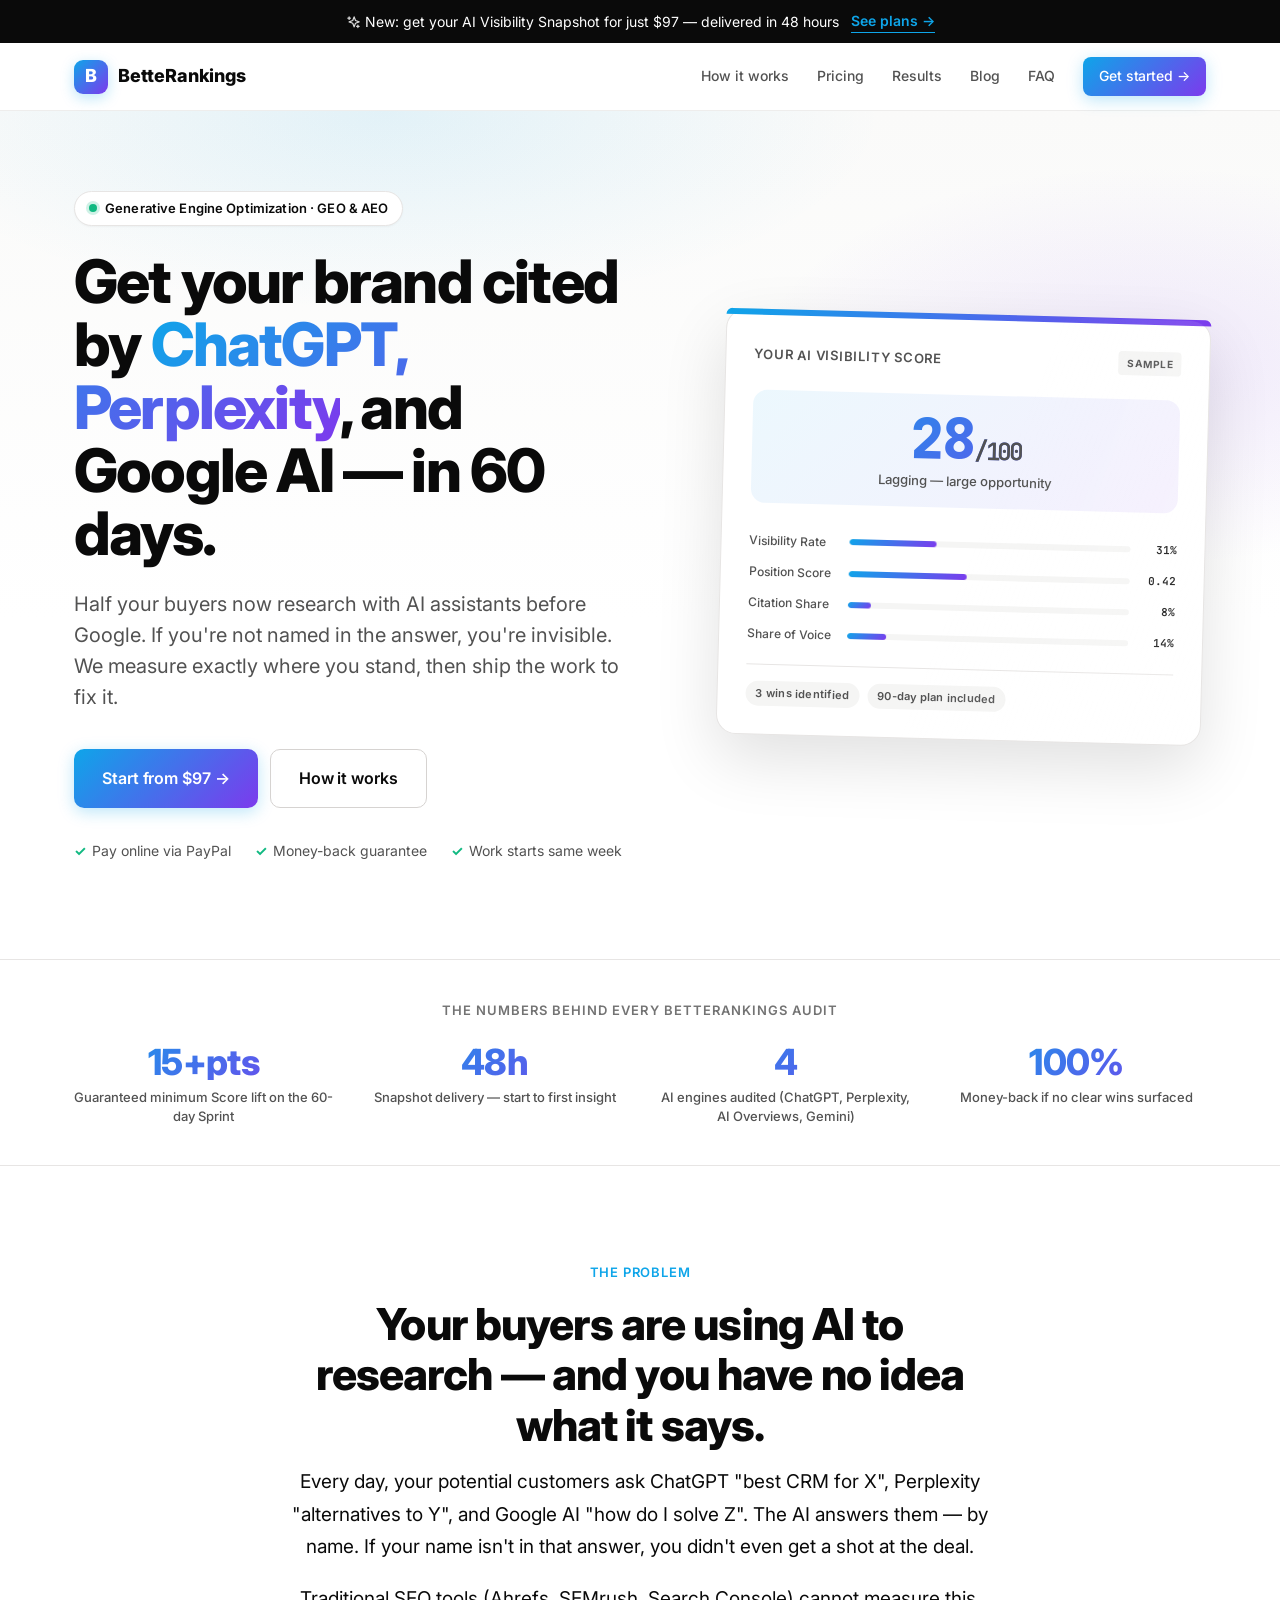
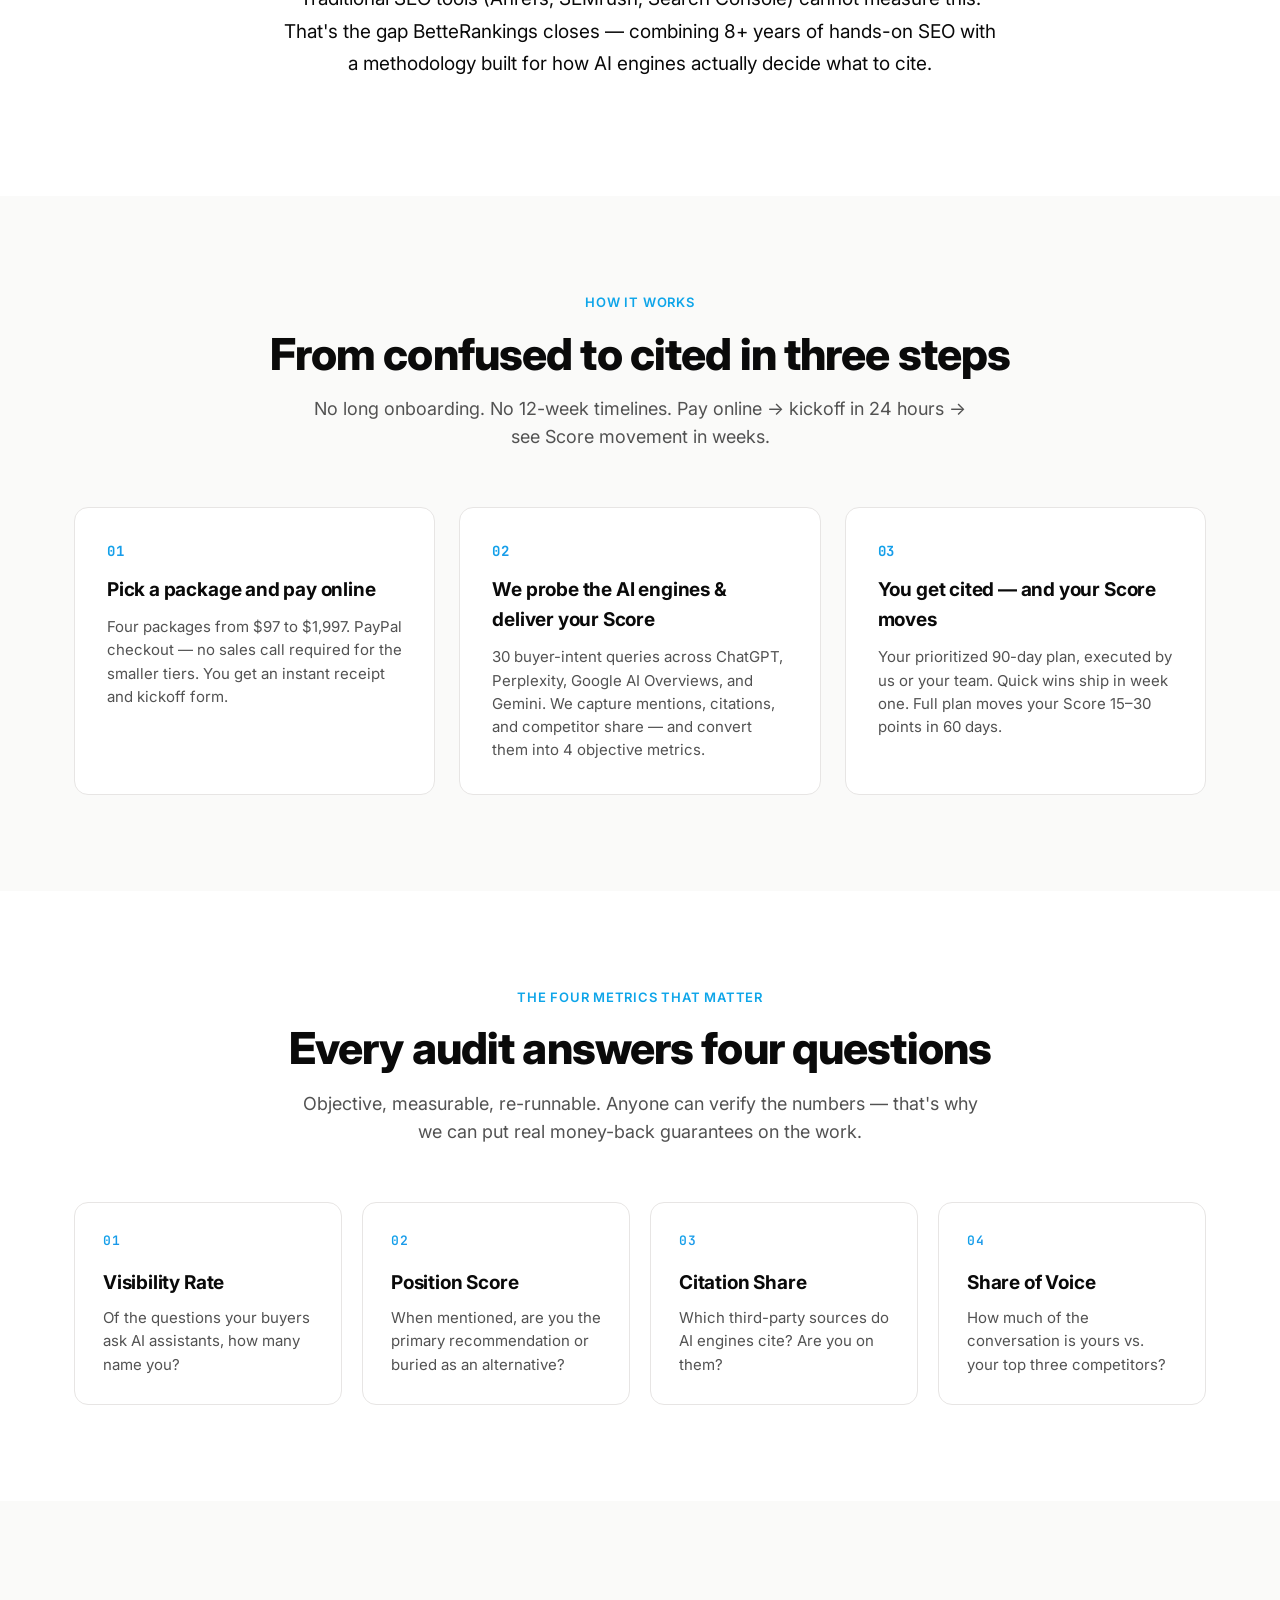
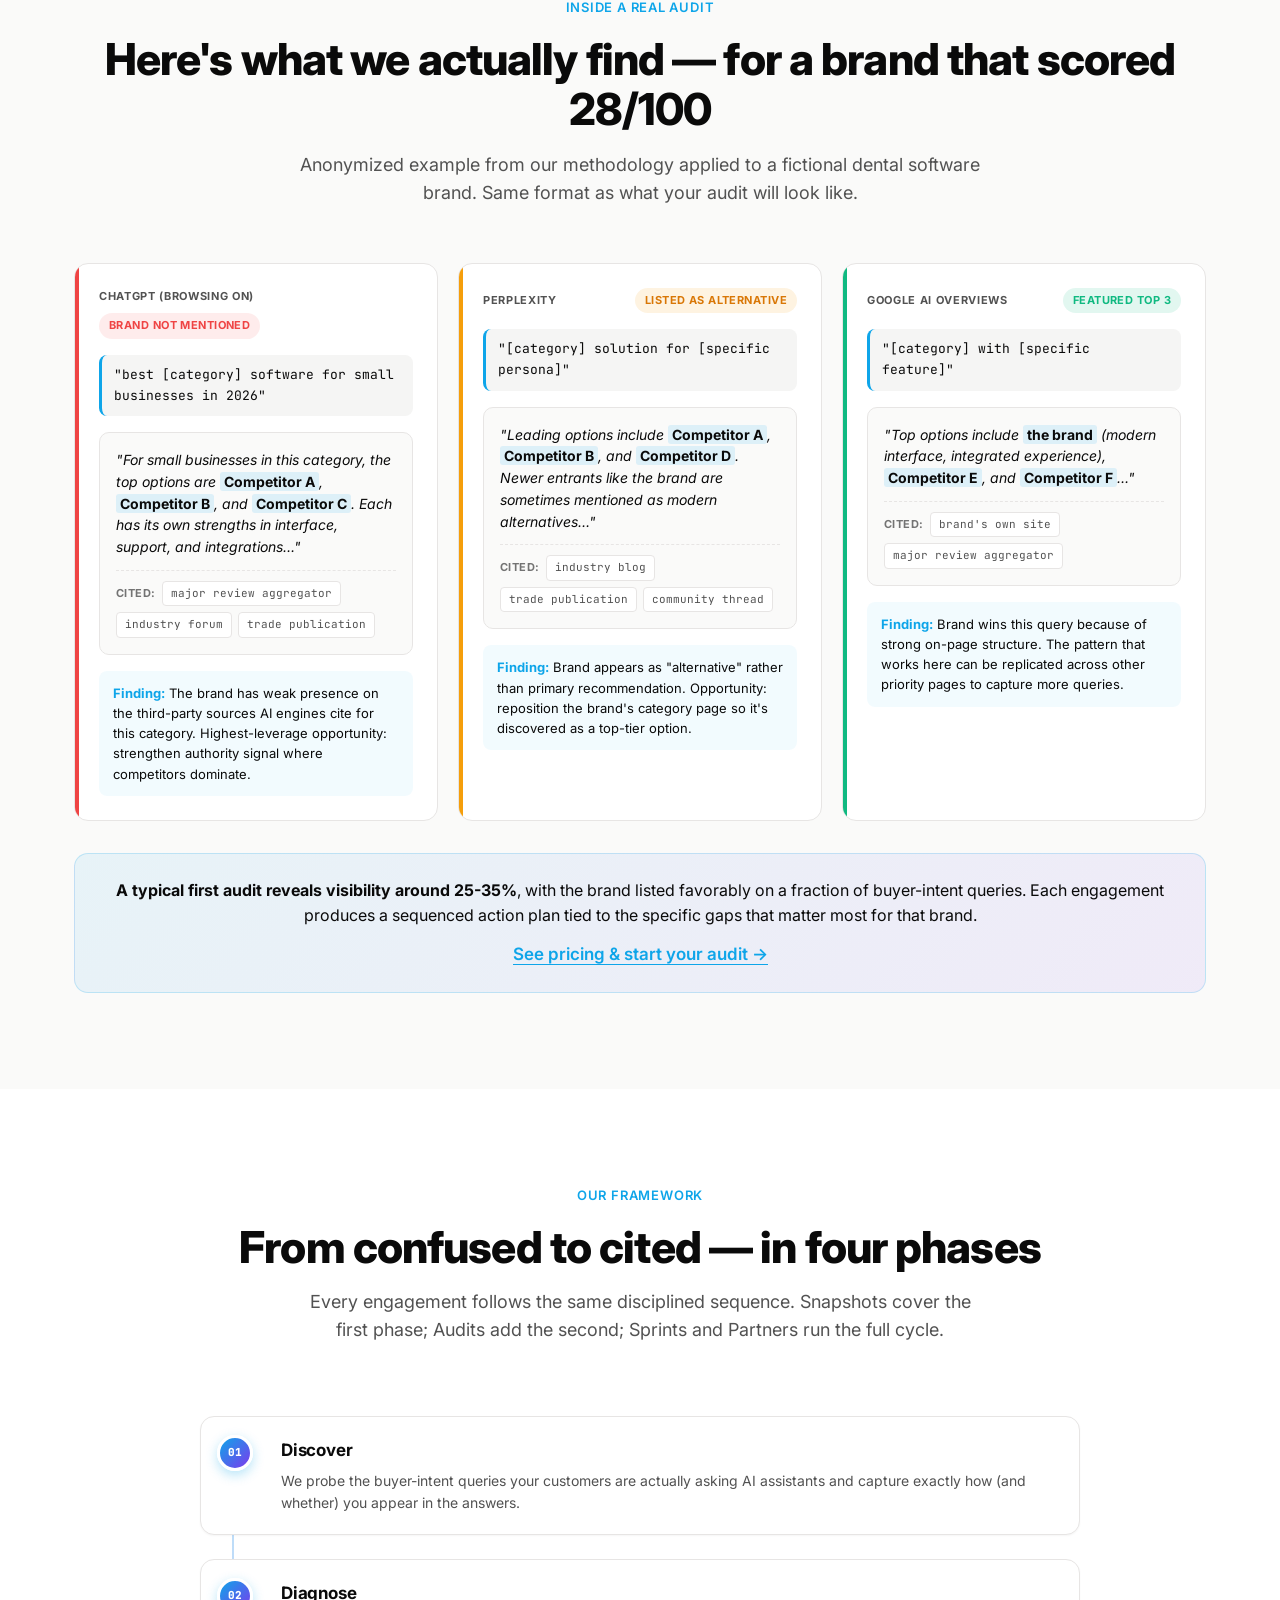
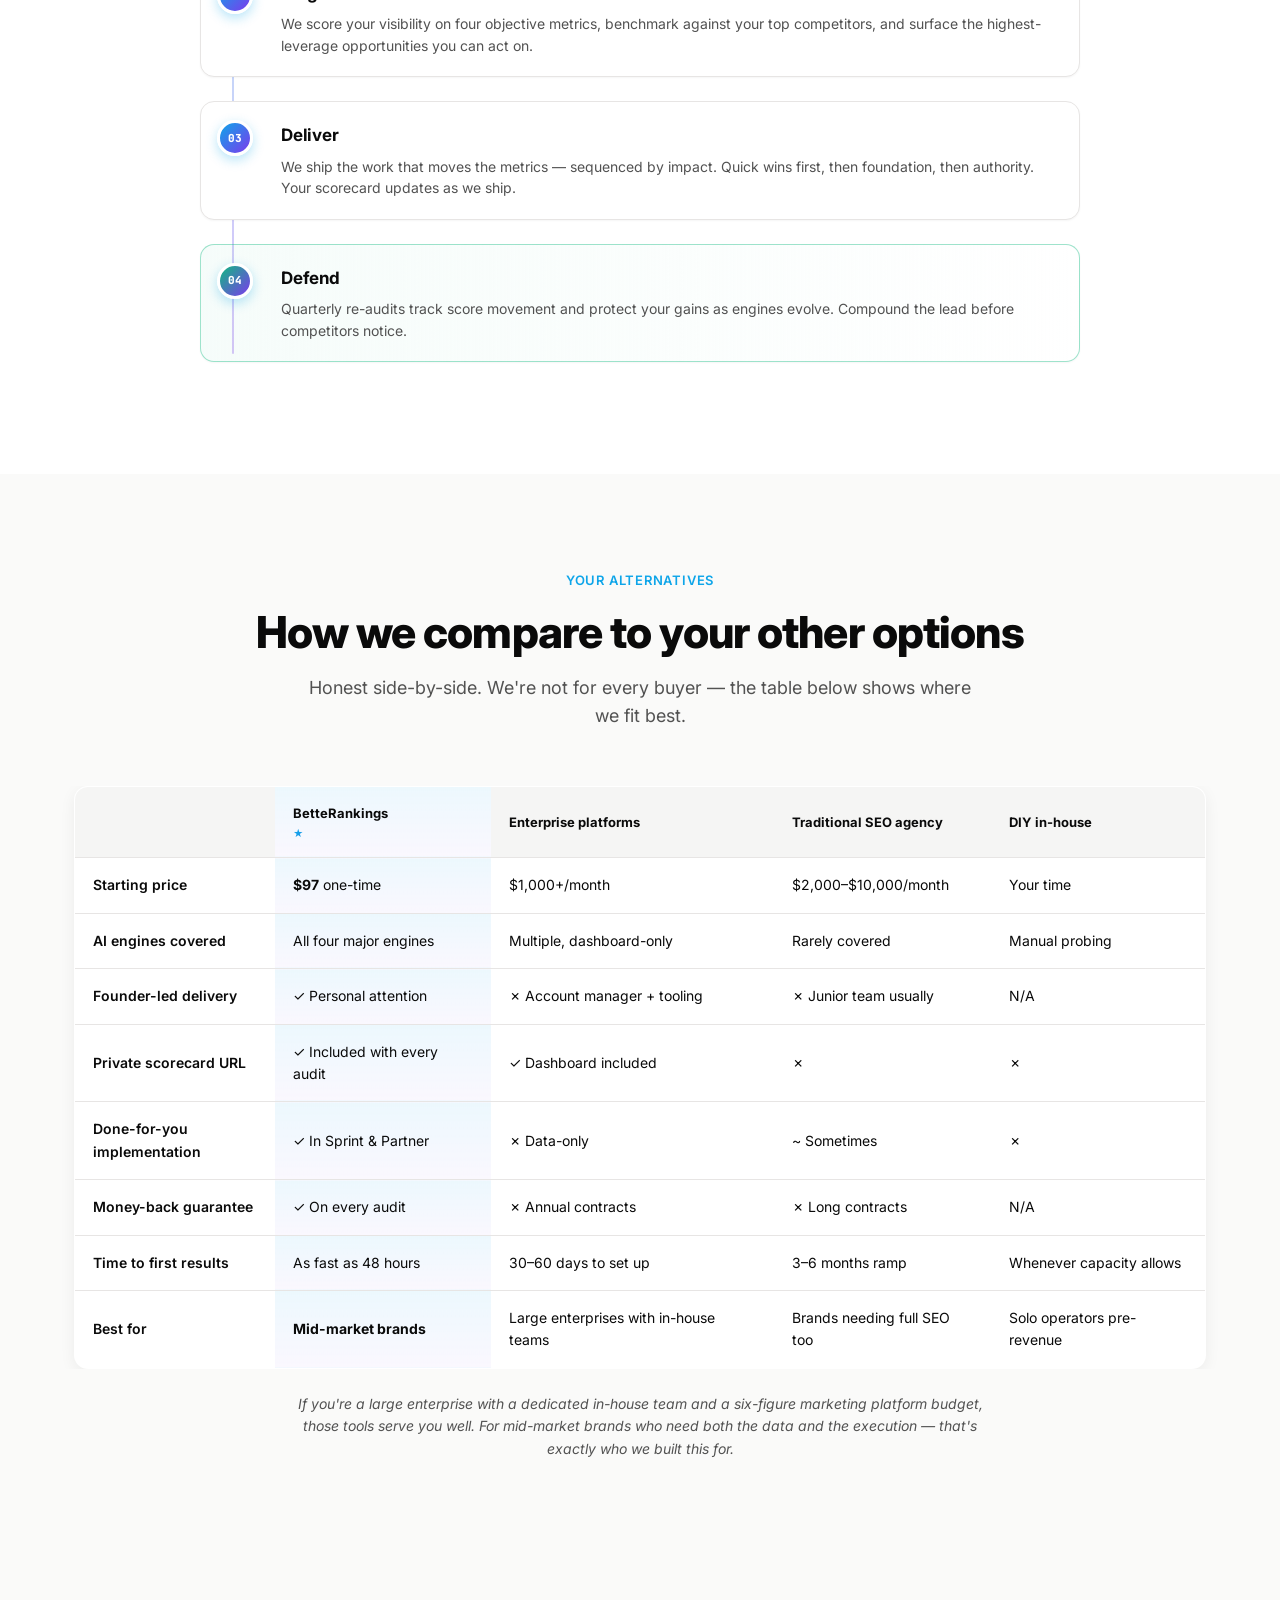
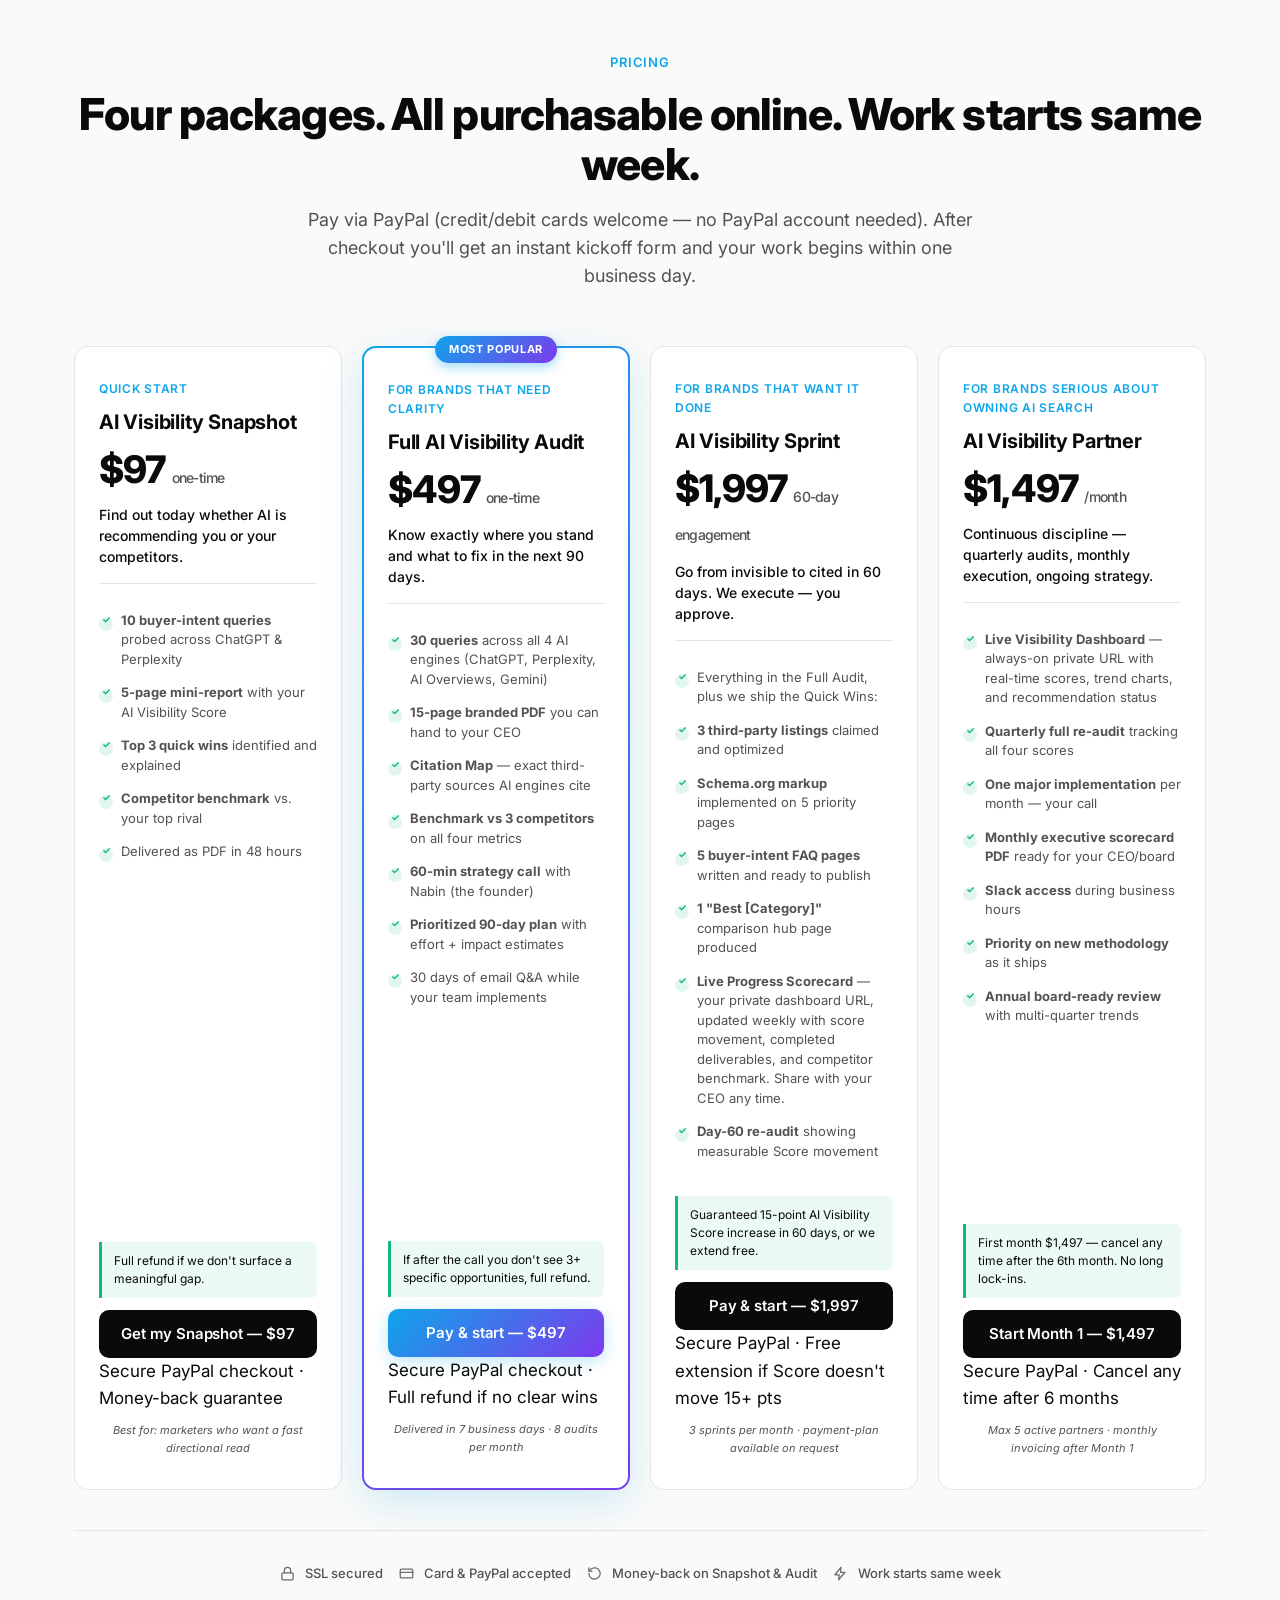
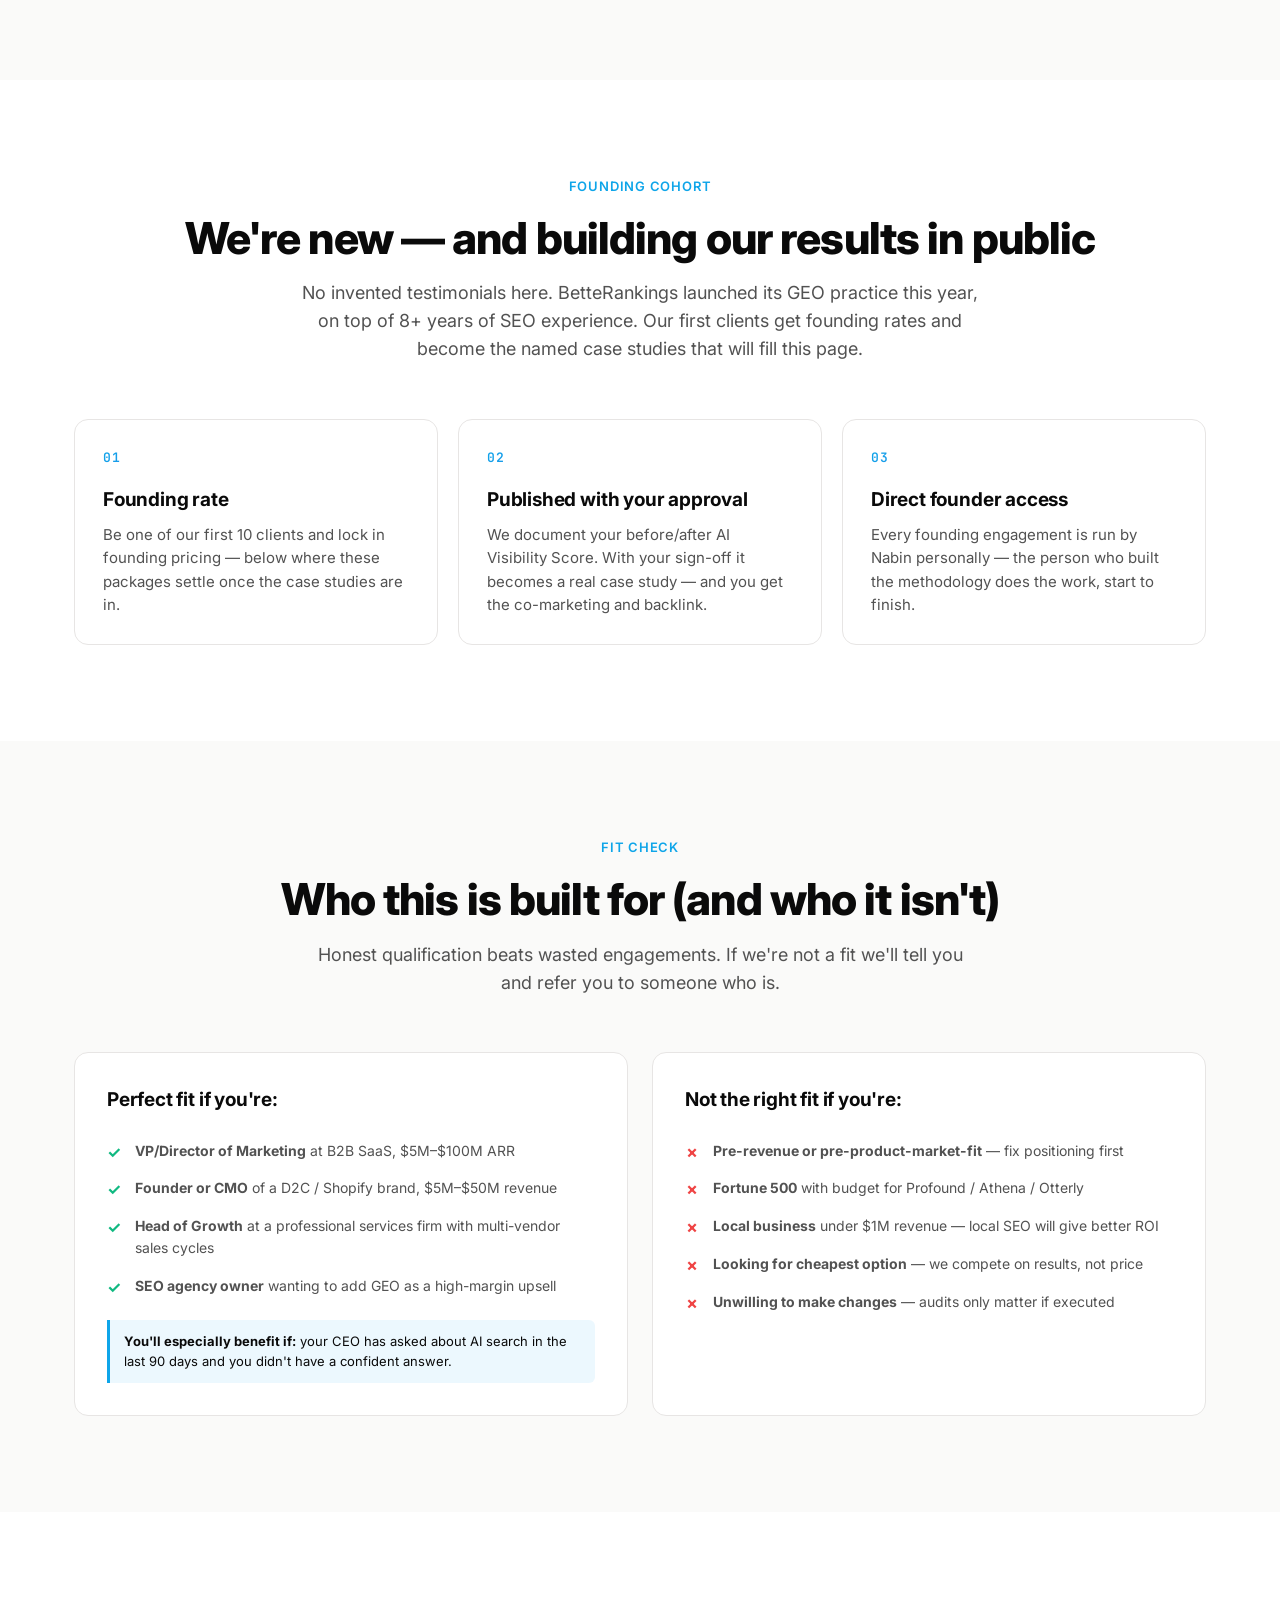
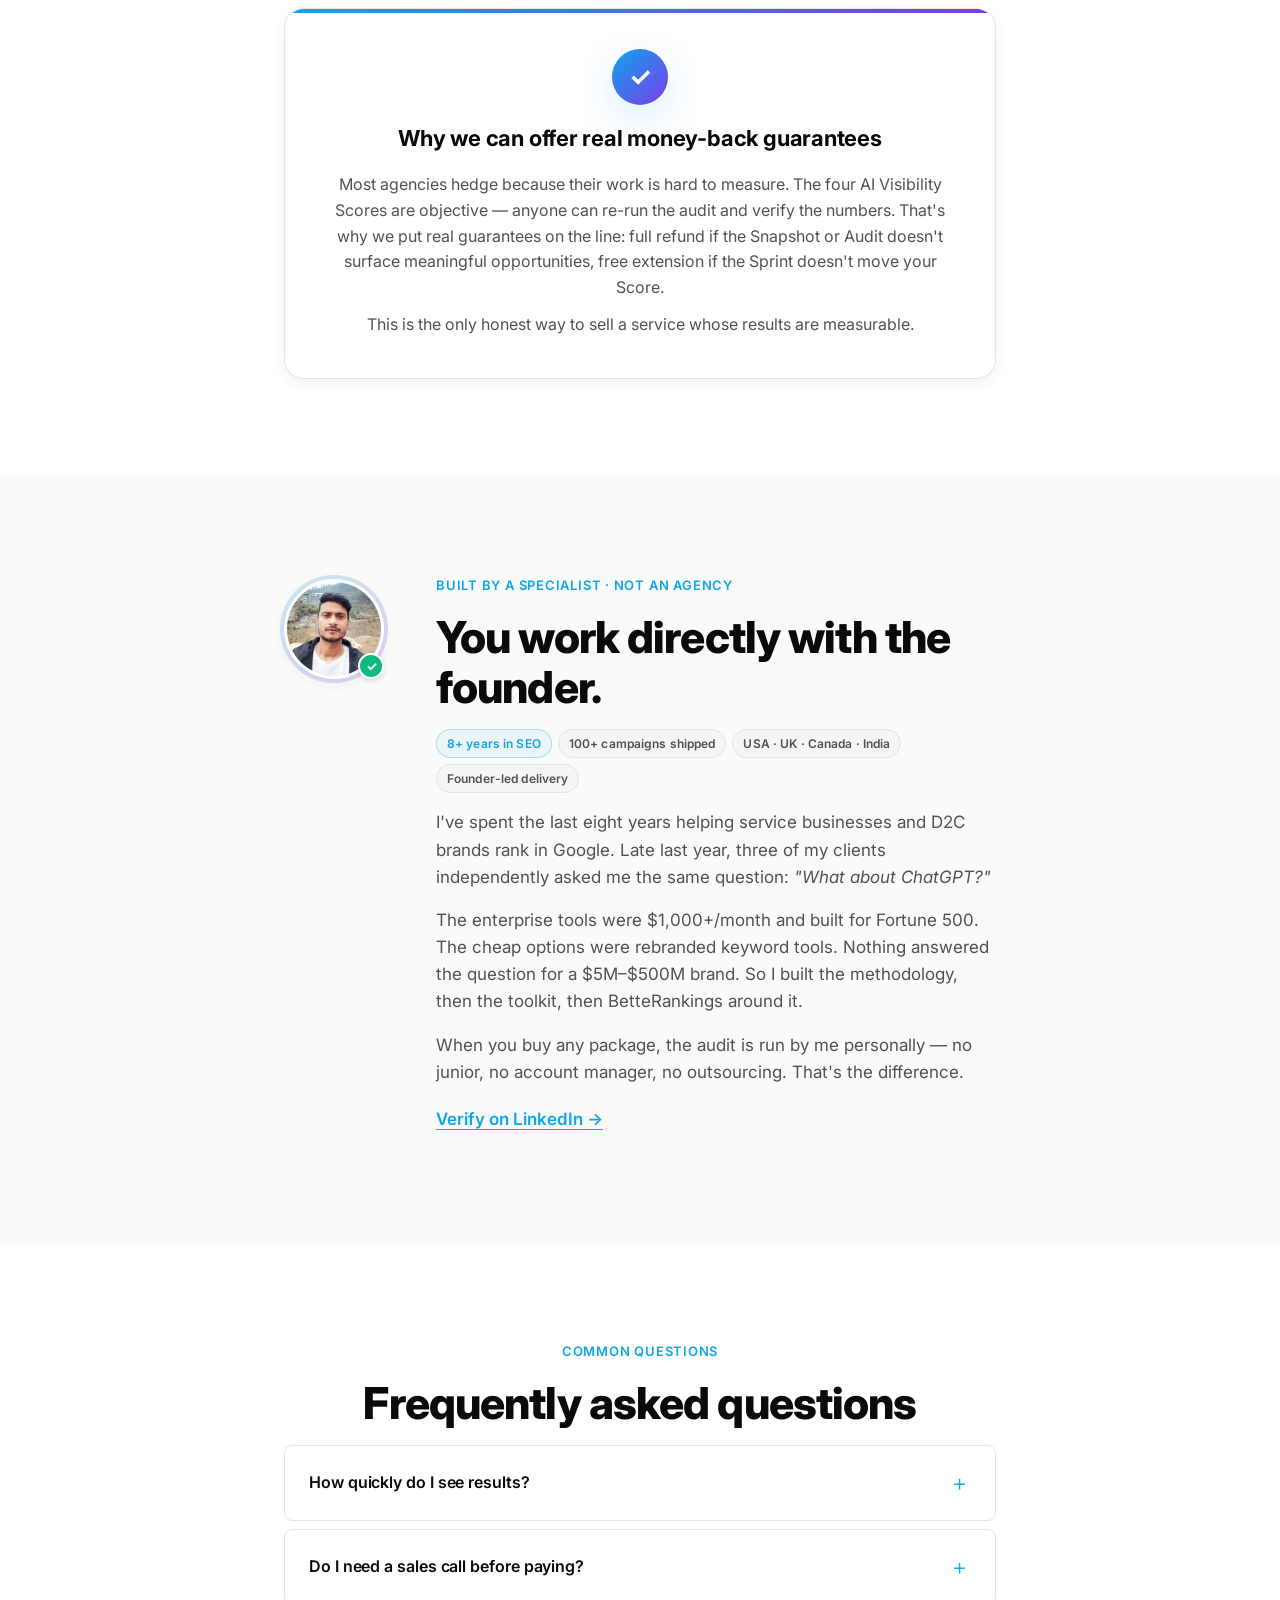
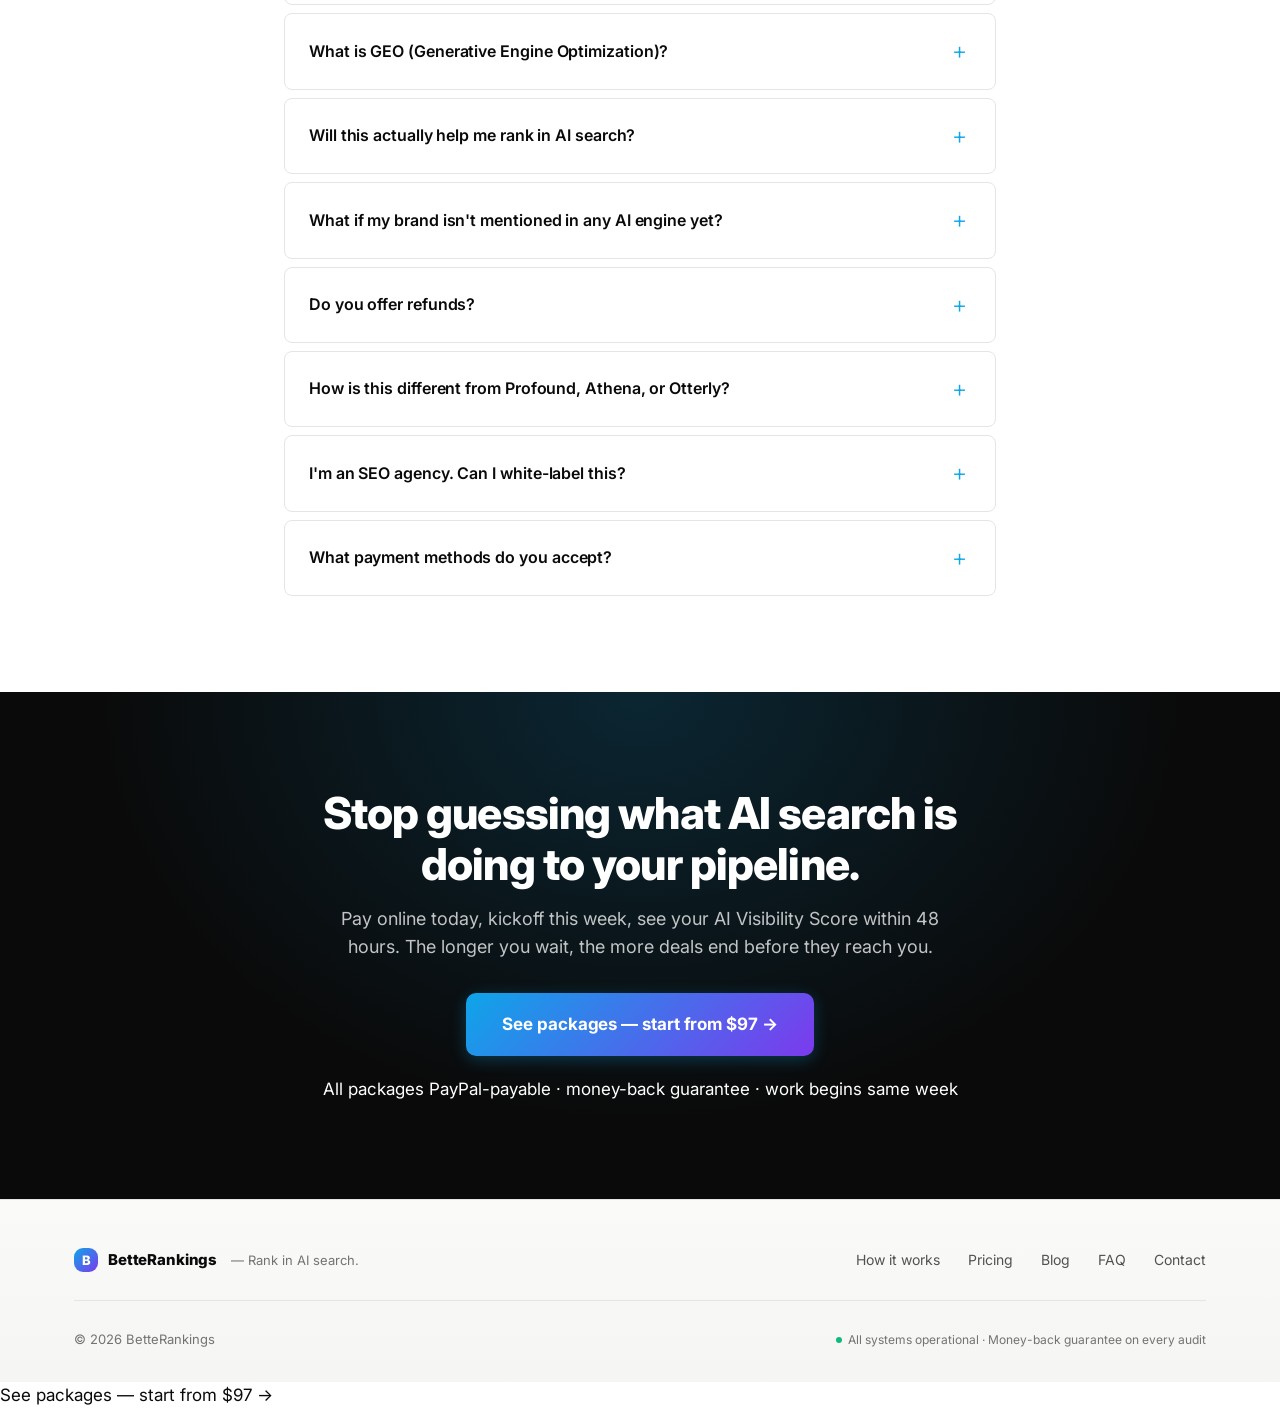
==== commit 7167bf95: "Polish: replace emoji icons with inline SVG line icons; add branded OG image + logo (fixes broken so" ====
--- a/index.html
+++ b/index.html
@@ -124,7 +124,7 @@
 
   <!-- ============ ANNOUNCEMENT BAR ============ -->
   <div class="announce-bar" role="banner">
-    <span>🚀 New: get your AI Visibility Snapshot for just $97 — delivered in 48 hours</span>
+    <span><svg viewBox="0 0 24 24" fill="none" stroke="currentColor" stroke-width="2" stroke-linecap="round" stroke-linejoin="round" aria-hidden="true"><path d="M5 3v4M3 5h4M19 16v4M17 18h4M13 3l2.2 5.8L21 11l-5.8 2.2L13 19l-2.2-5.8L5 11l5.8-2.2z"/></svg>New: get your AI Visibility Snapshot for just $97 — delivered in 48 hours</span>
     <a href="#pricing">See plans →</a>
   </div>
 
@@ -635,10 +635,10 @@
       </div>
 
       <div class="trust-badges">
-        <span class="tb"><span aria-hidden="true">🔒</span> SSL secured</span>
-        <span class="tb"><span aria-hidden="true">💳</span> PayPal verified</span>
-        <span class="tb"><span aria-hidden="true">↩️</span> Money-back on Snapshot &amp; Audit</span>
-        <span class="tb"><span aria-hidden="true">⚡</span> Work starts same week</span>
+        <span class="tb"><svg viewBox="0 0 24 24" fill="none" stroke="currentColor" stroke-width="2" stroke-linecap="round" stroke-linejoin="round" aria-hidden="true"><rect x="3" y="11" width="18" height="11" rx="2"/><path d="M7 11V7a5 5 0 0 1 10 0v4"/></svg> SSL secured</span>
+        <span class="tb"><svg viewBox="0 0 24 24" fill="none" stroke="currentColor" stroke-width="2" stroke-linecap="round" stroke-linejoin="round" aria-hidden="true"><rect x="2" y="5" width="20" height="14" rx="2"/><path d="M2 10h20"/></svg> Card &amp; PayPal accepted</span>
+        <span class="tb"><svg viewBox="0 0 24 24" fill="none" stroke="currentColor" stroke-width="2" stroke-linecap="round" stroke-linejoin="round" aria-hidden="true"><path d="M3 12a9 9 0 1 0 3-6.7L3 8"/><path d="M3 3v5h5"/></svg> Money-back on Snapshot &amp; Audit</span>
+        <span class="tb"><svg viewBox="0 0 24 24" fill="none" stroke="currentColor" stroke-width="2" stroke-linecap="round" stroke-linejoin="round" aria-hidden="true"><path d="M13 2L3 14h7l-1 8 10-12h-7z"/></svg> Work starts same week</span>
       </div>
     </div>
   </section>
--- a/styles.css
+++ b/styles.css
@@ -651,6 +651,7 @@
 /* keep buy buttons aligned across cards despite variable-length copy */
 .price-outcome { min-height: 68px; }
 .price-guarantee { min-height: 50px; }
+.trust-badges svg, .announce-bar svg { width: 15px; height: 15px; vertical-align: -3px; margin-right: 4px; opacity: 0.85; }
 .price-card {
   padding: 32px 24px;
   background: white;
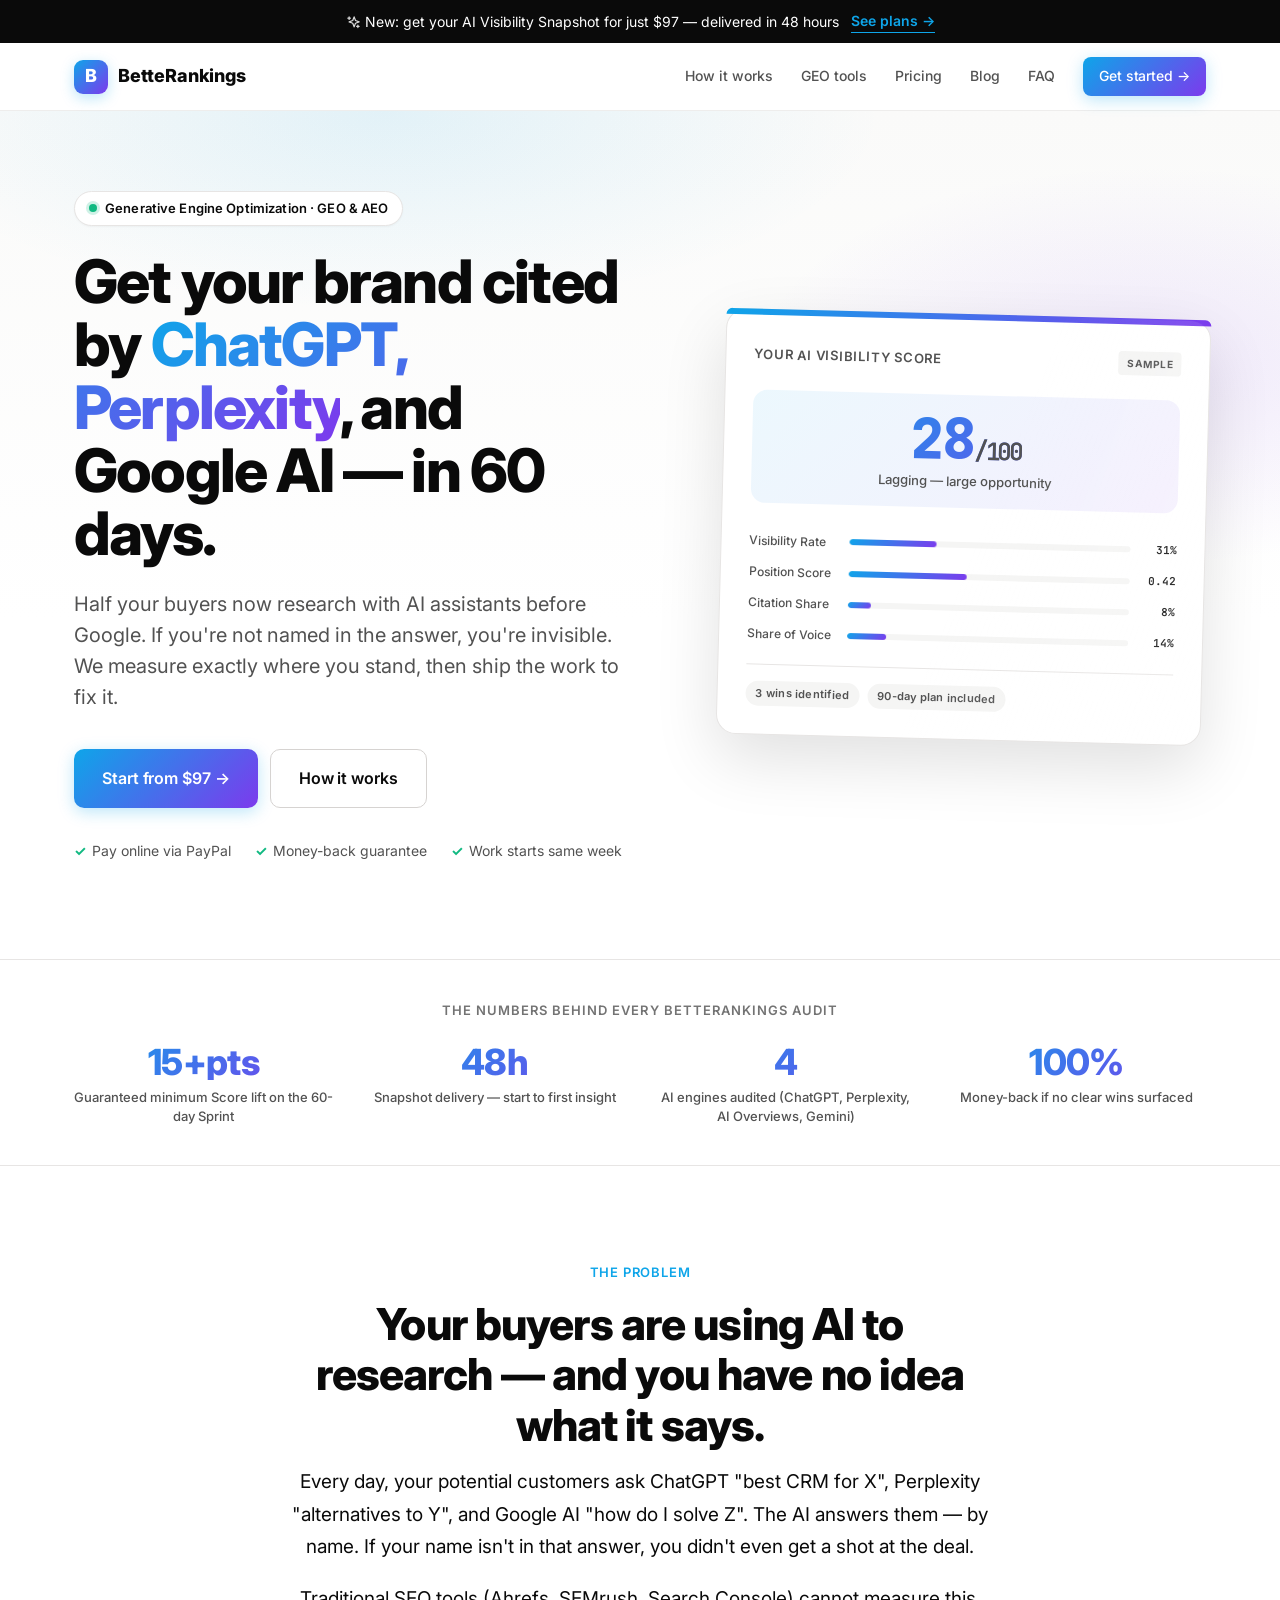
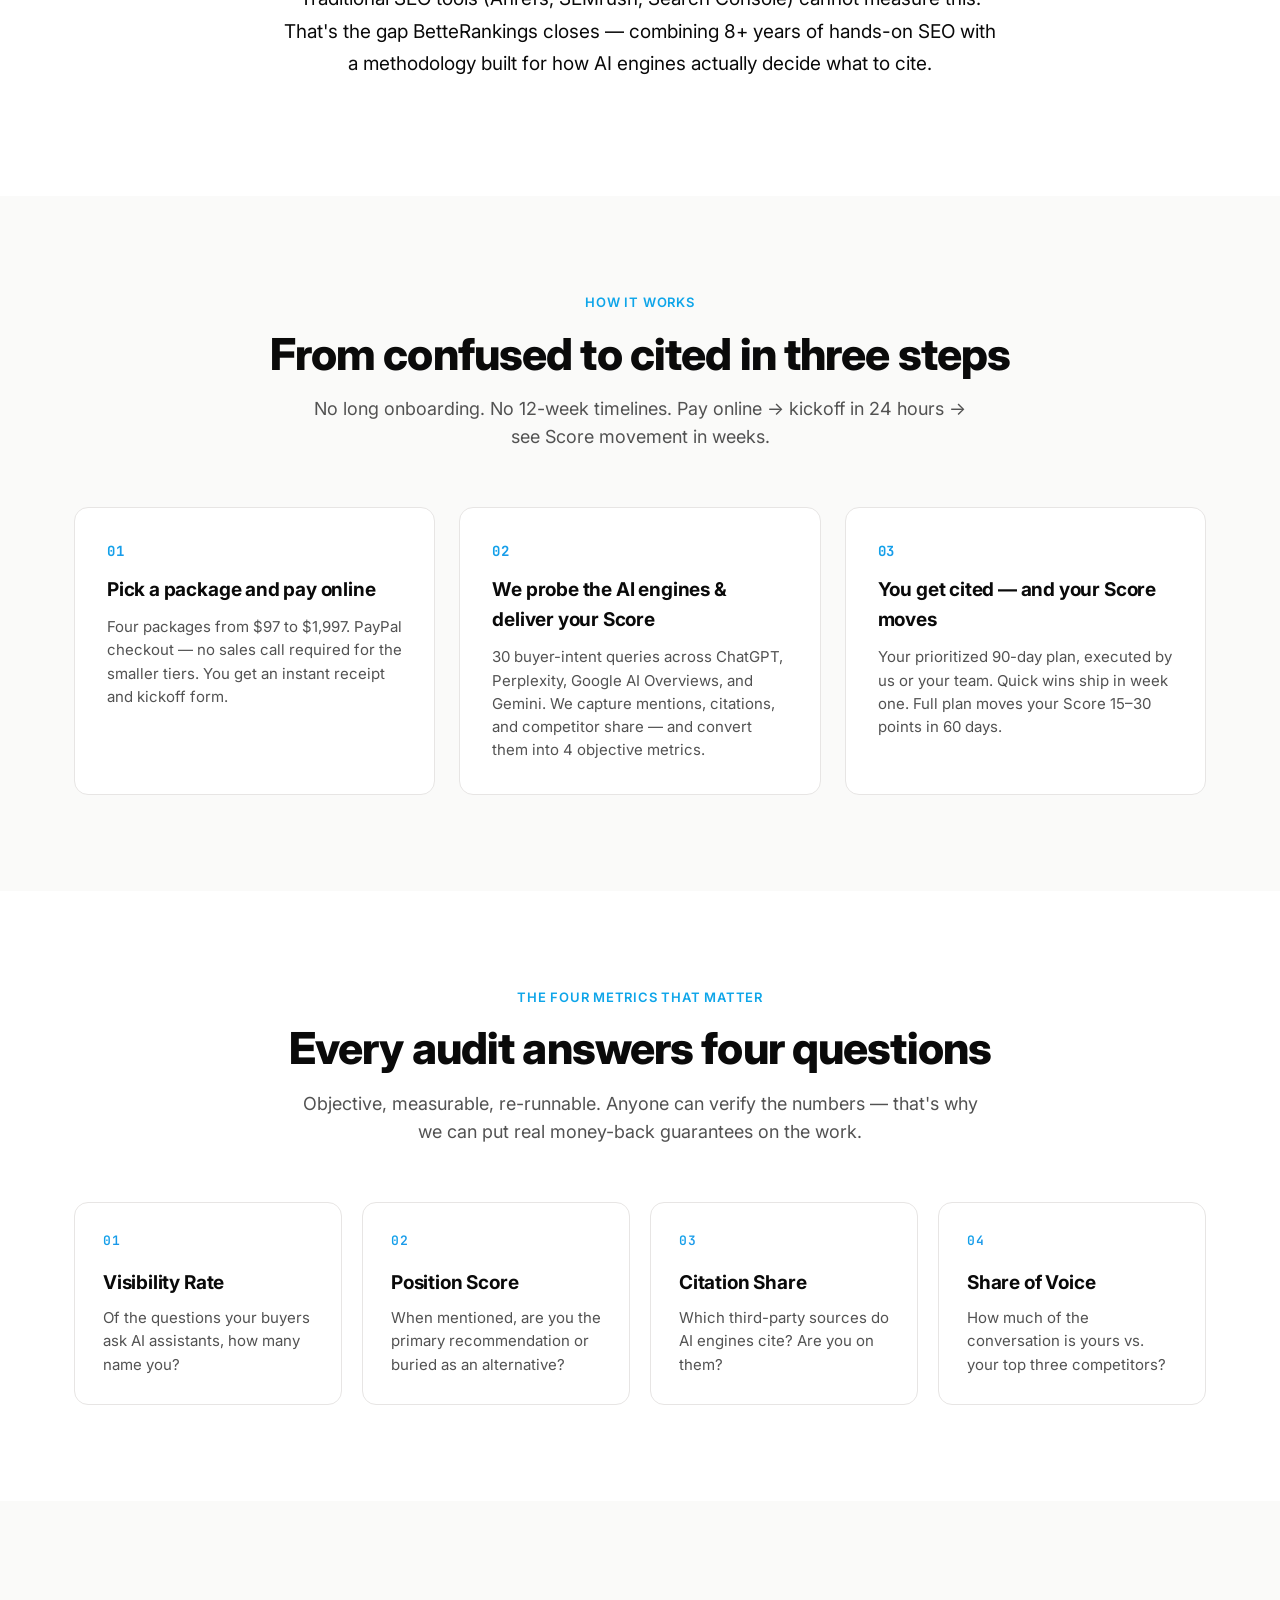
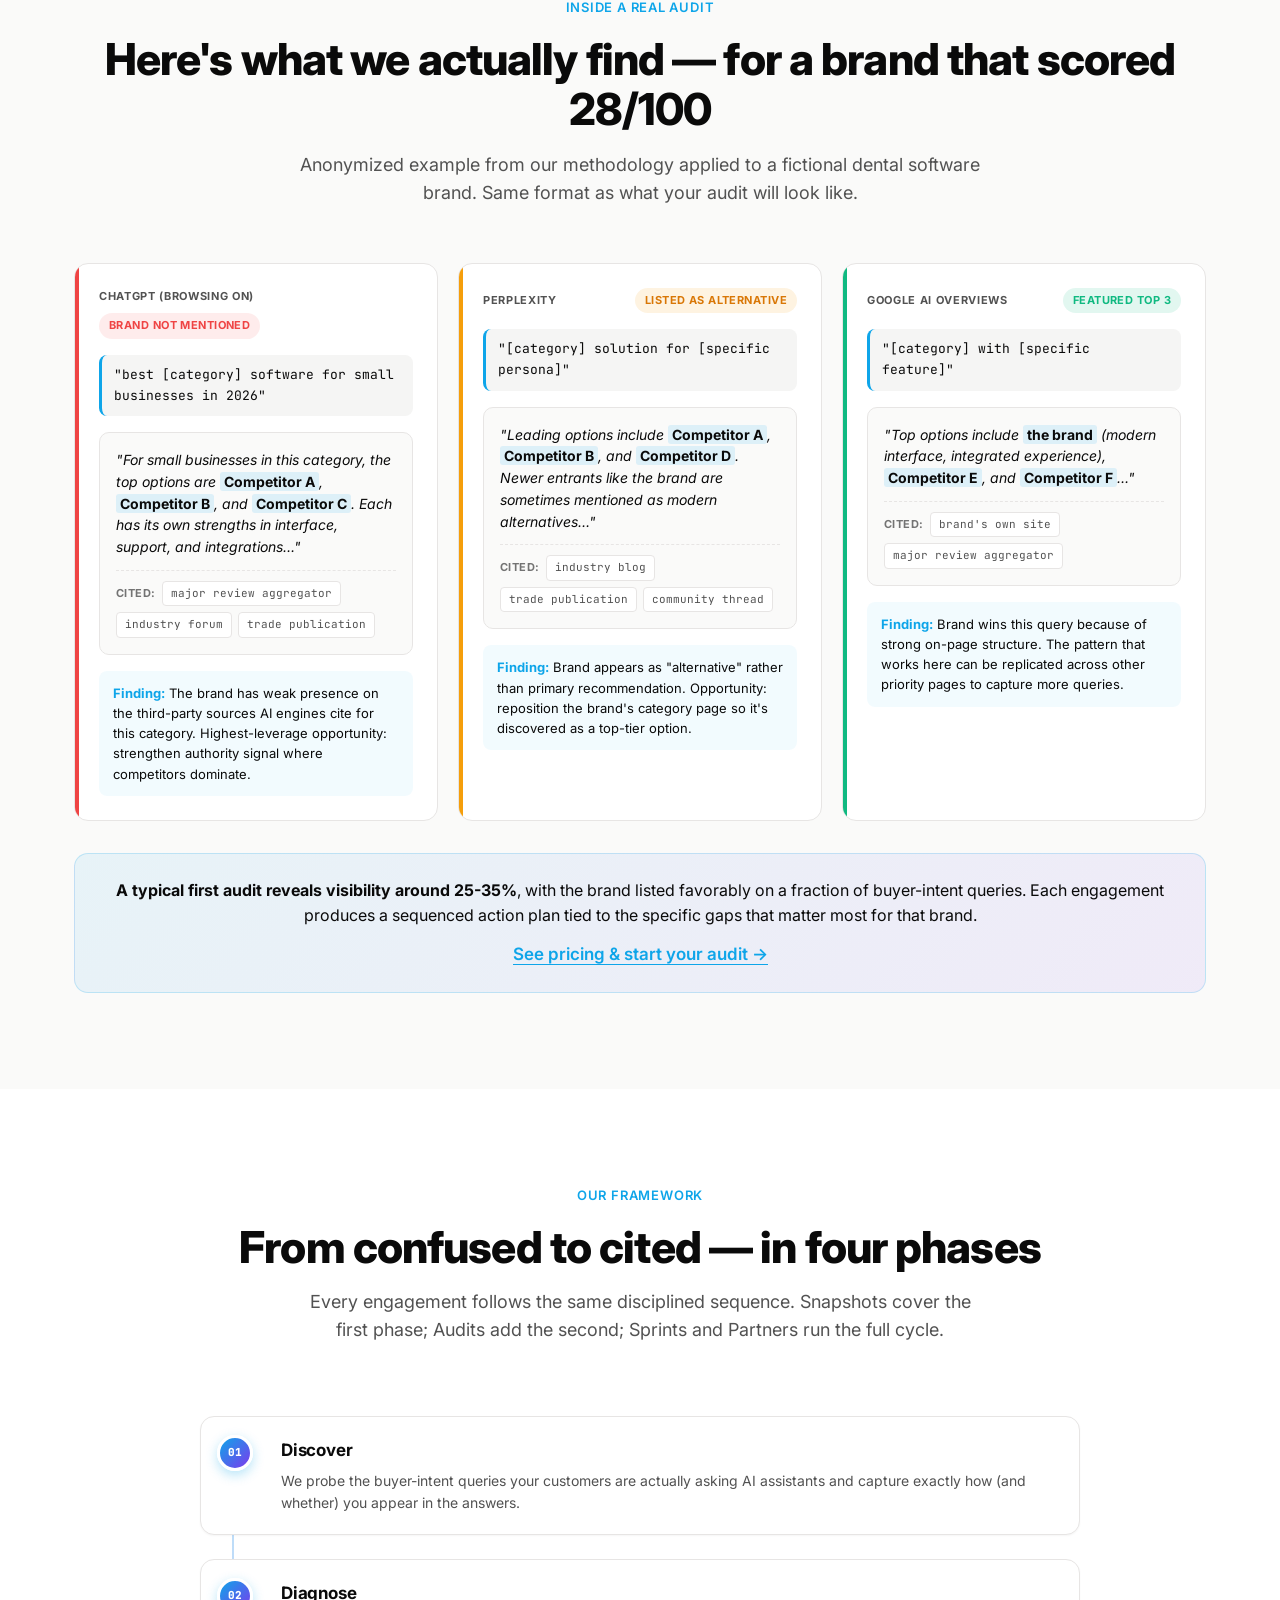
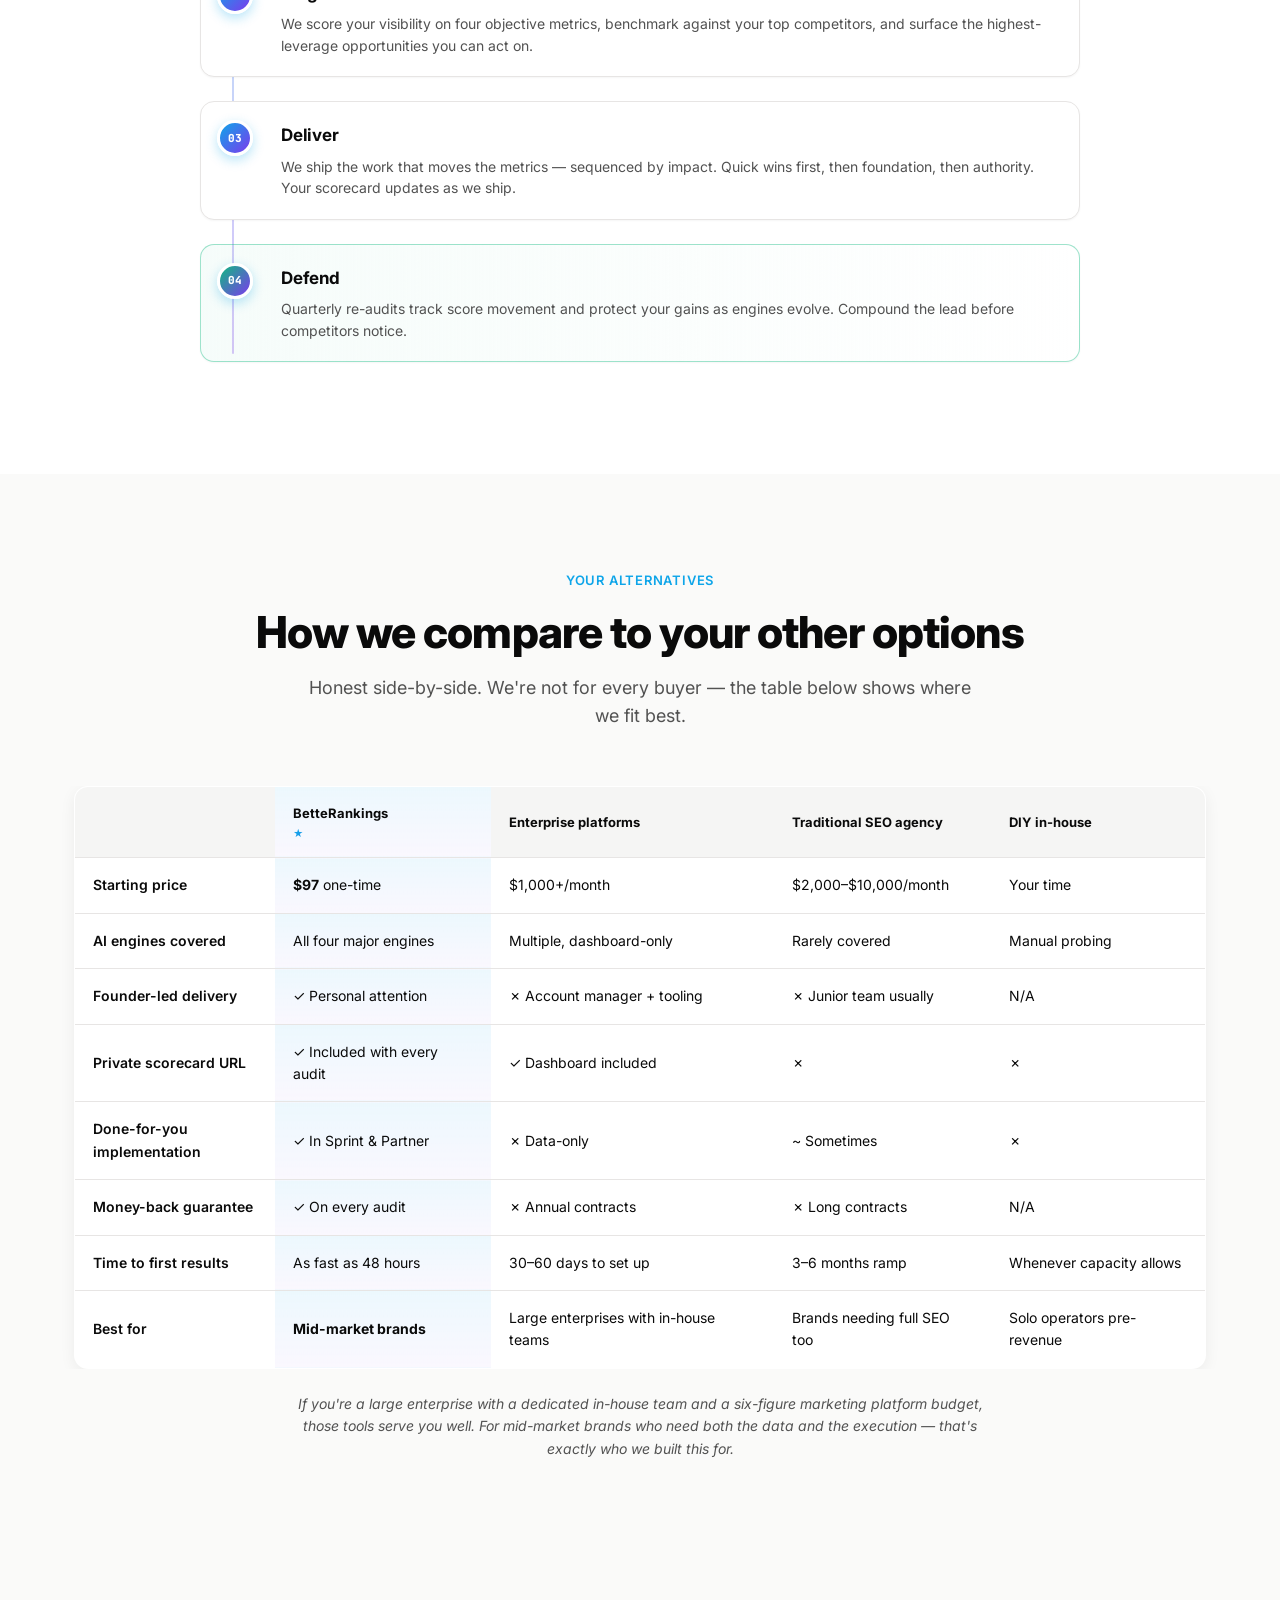
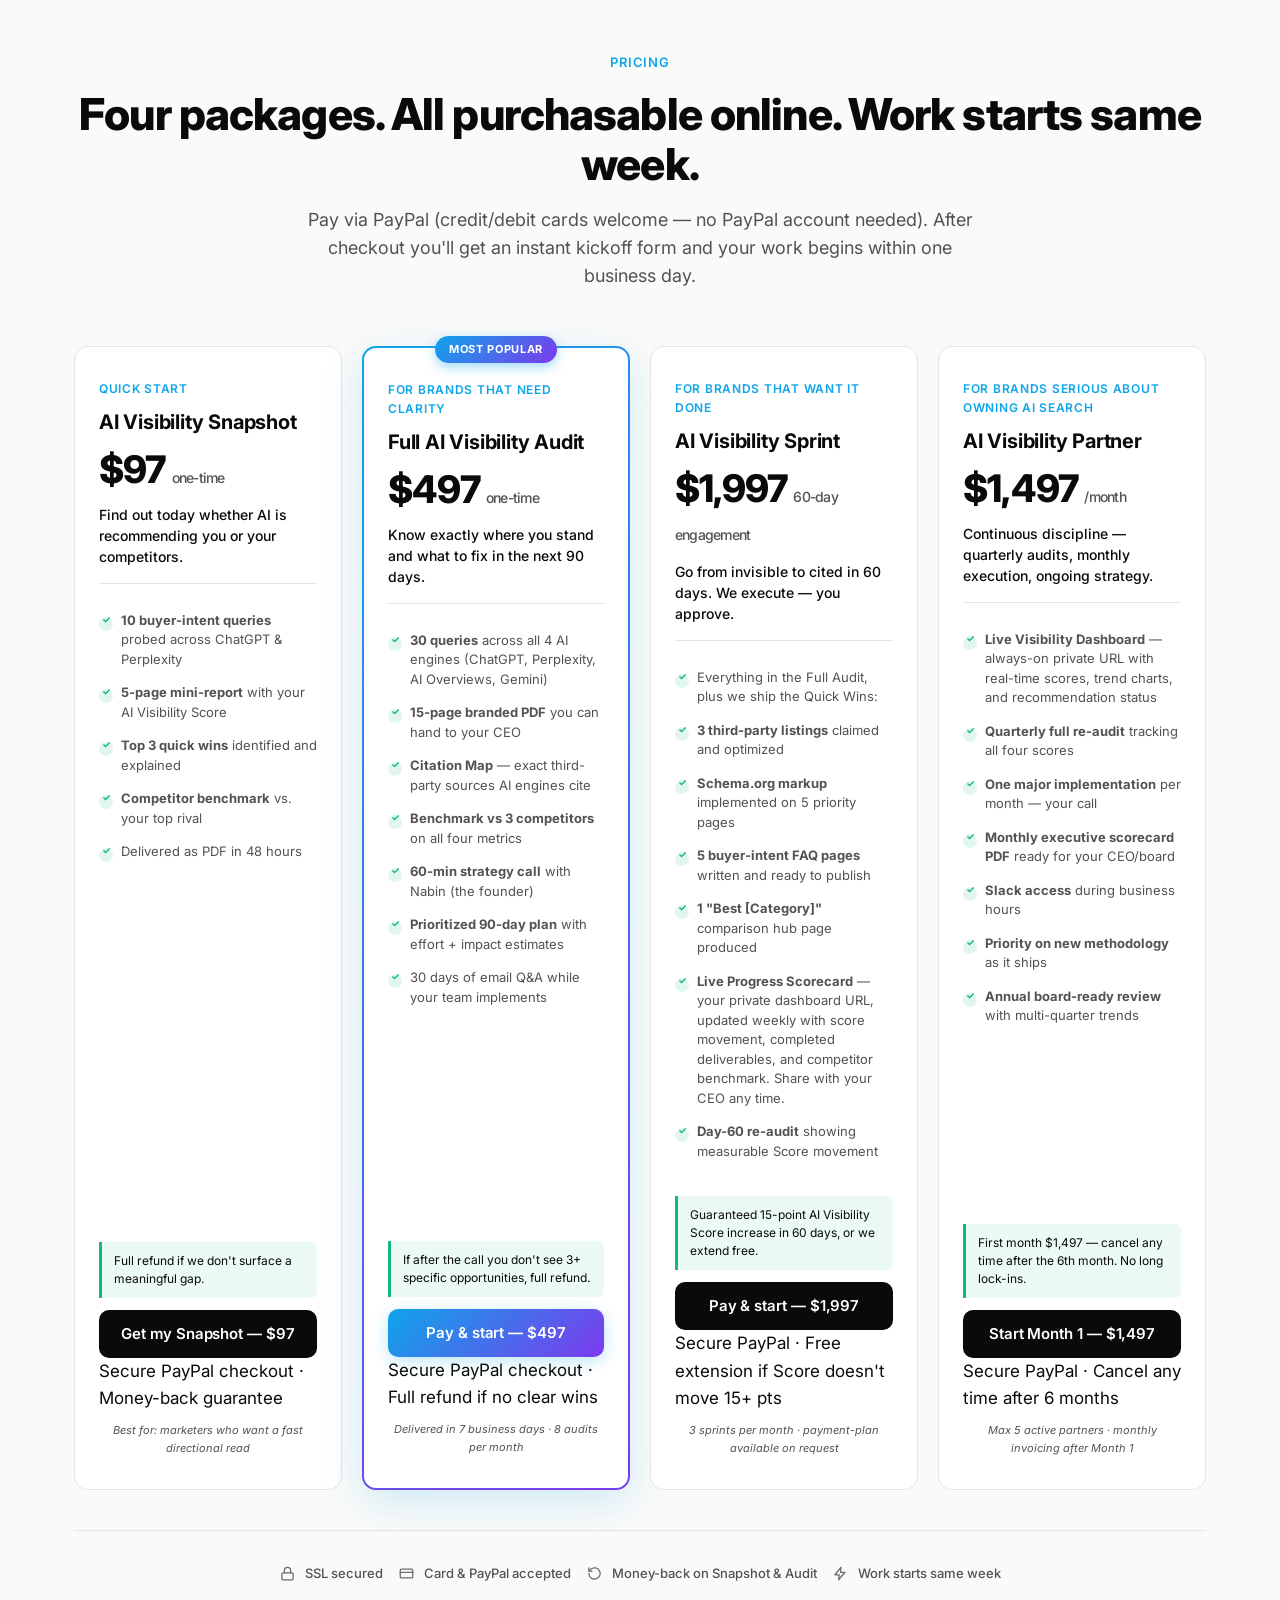
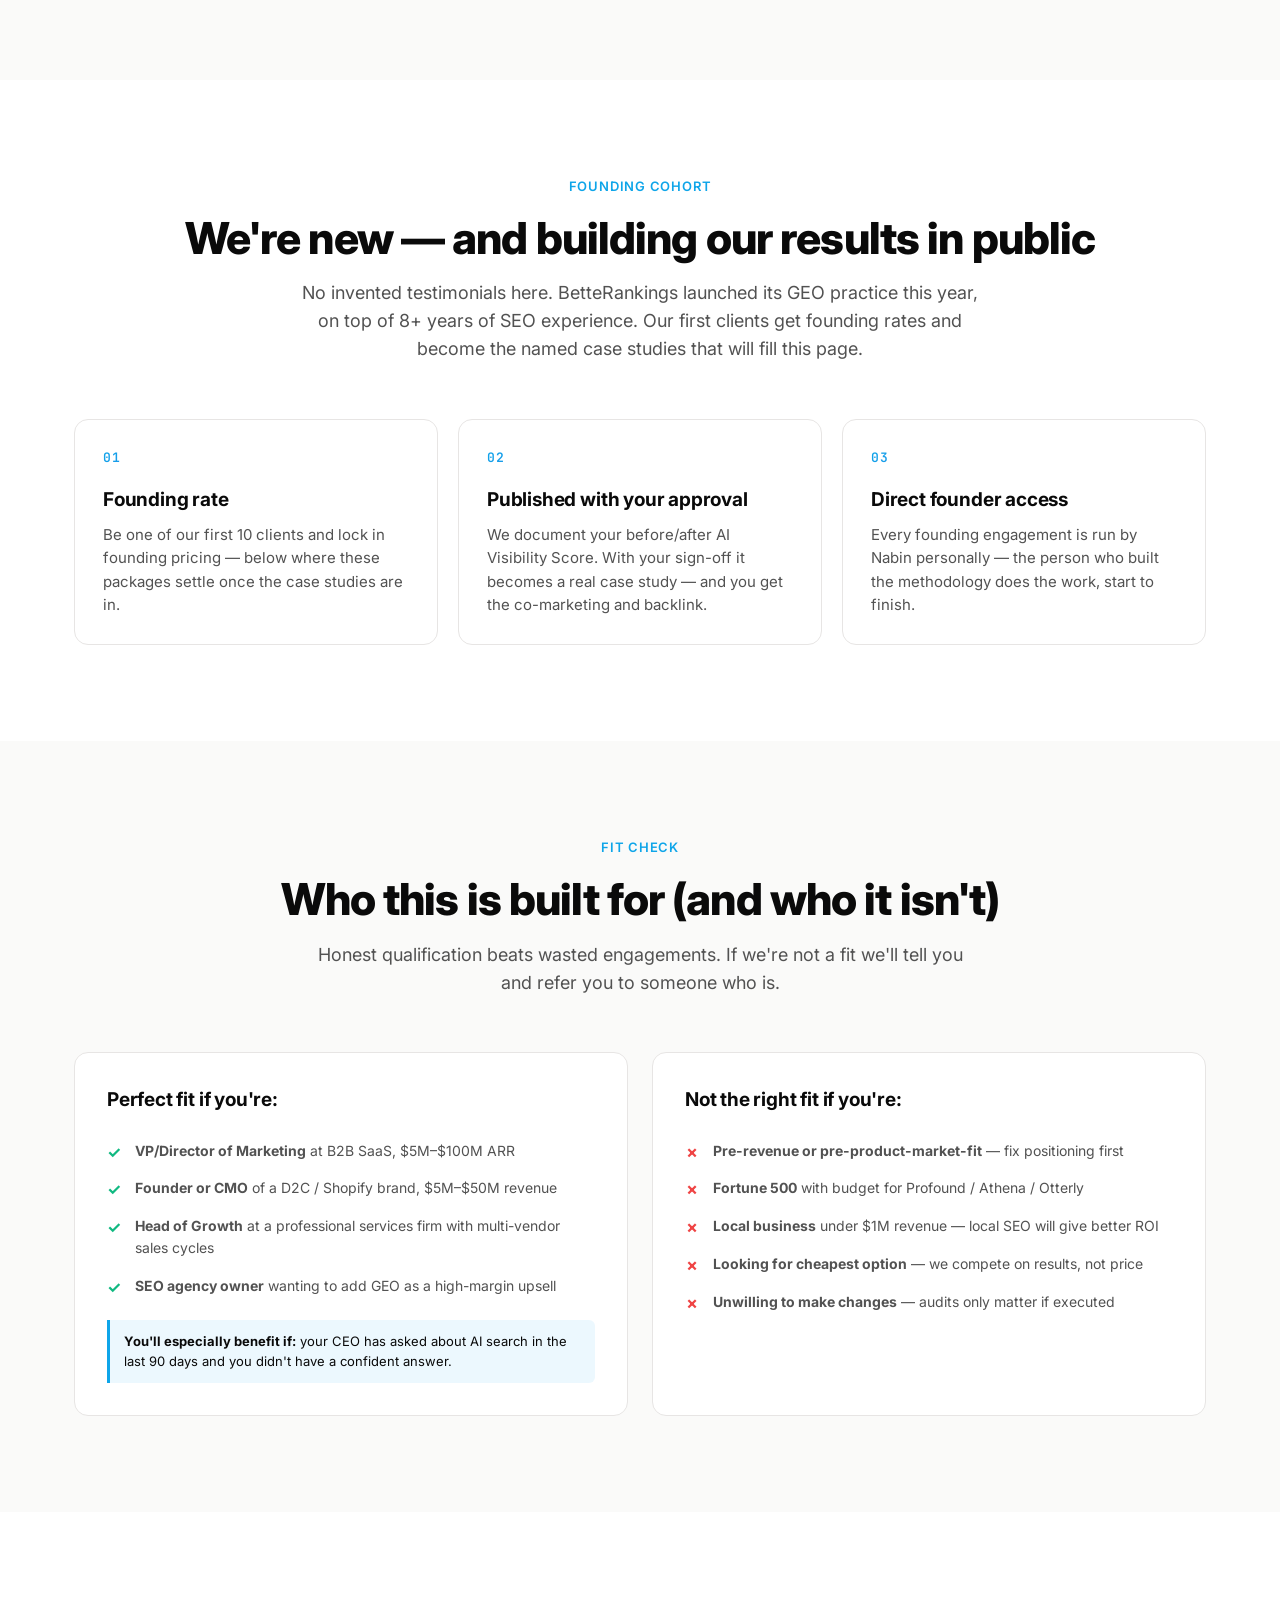
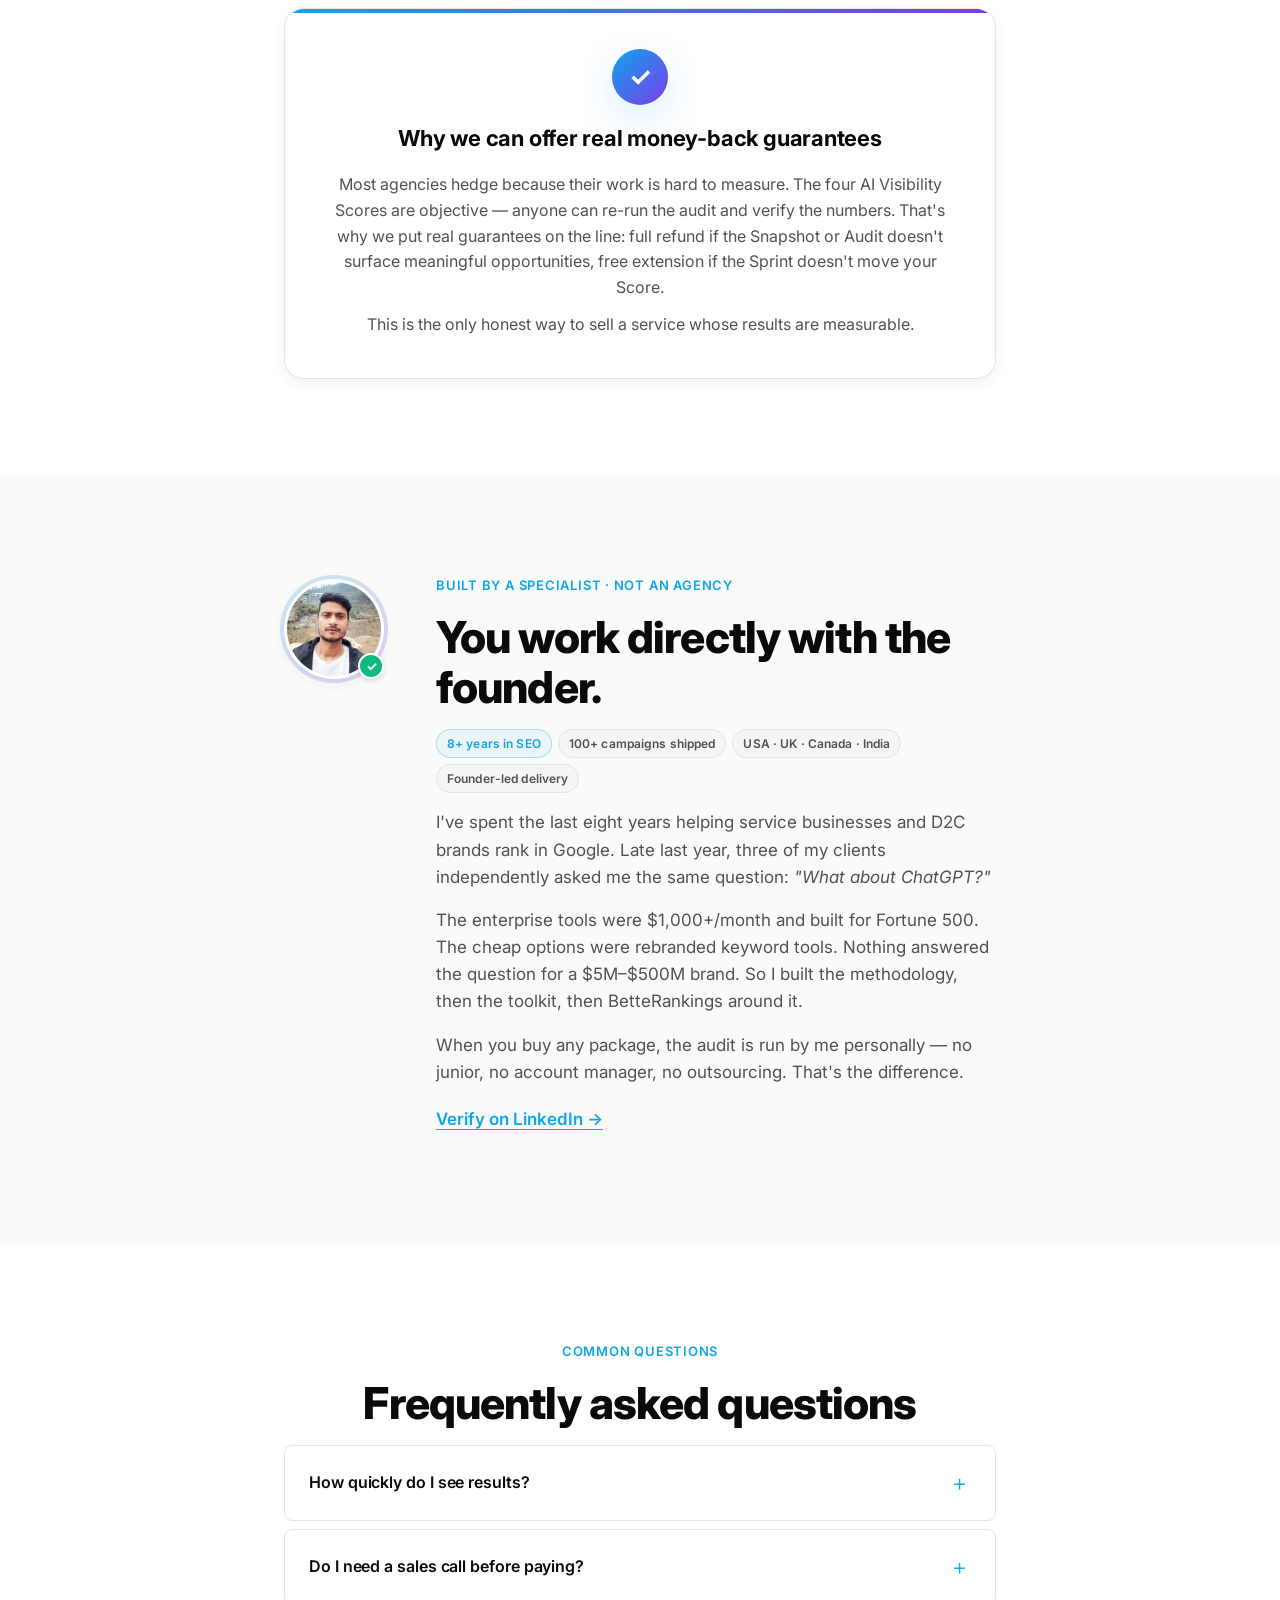
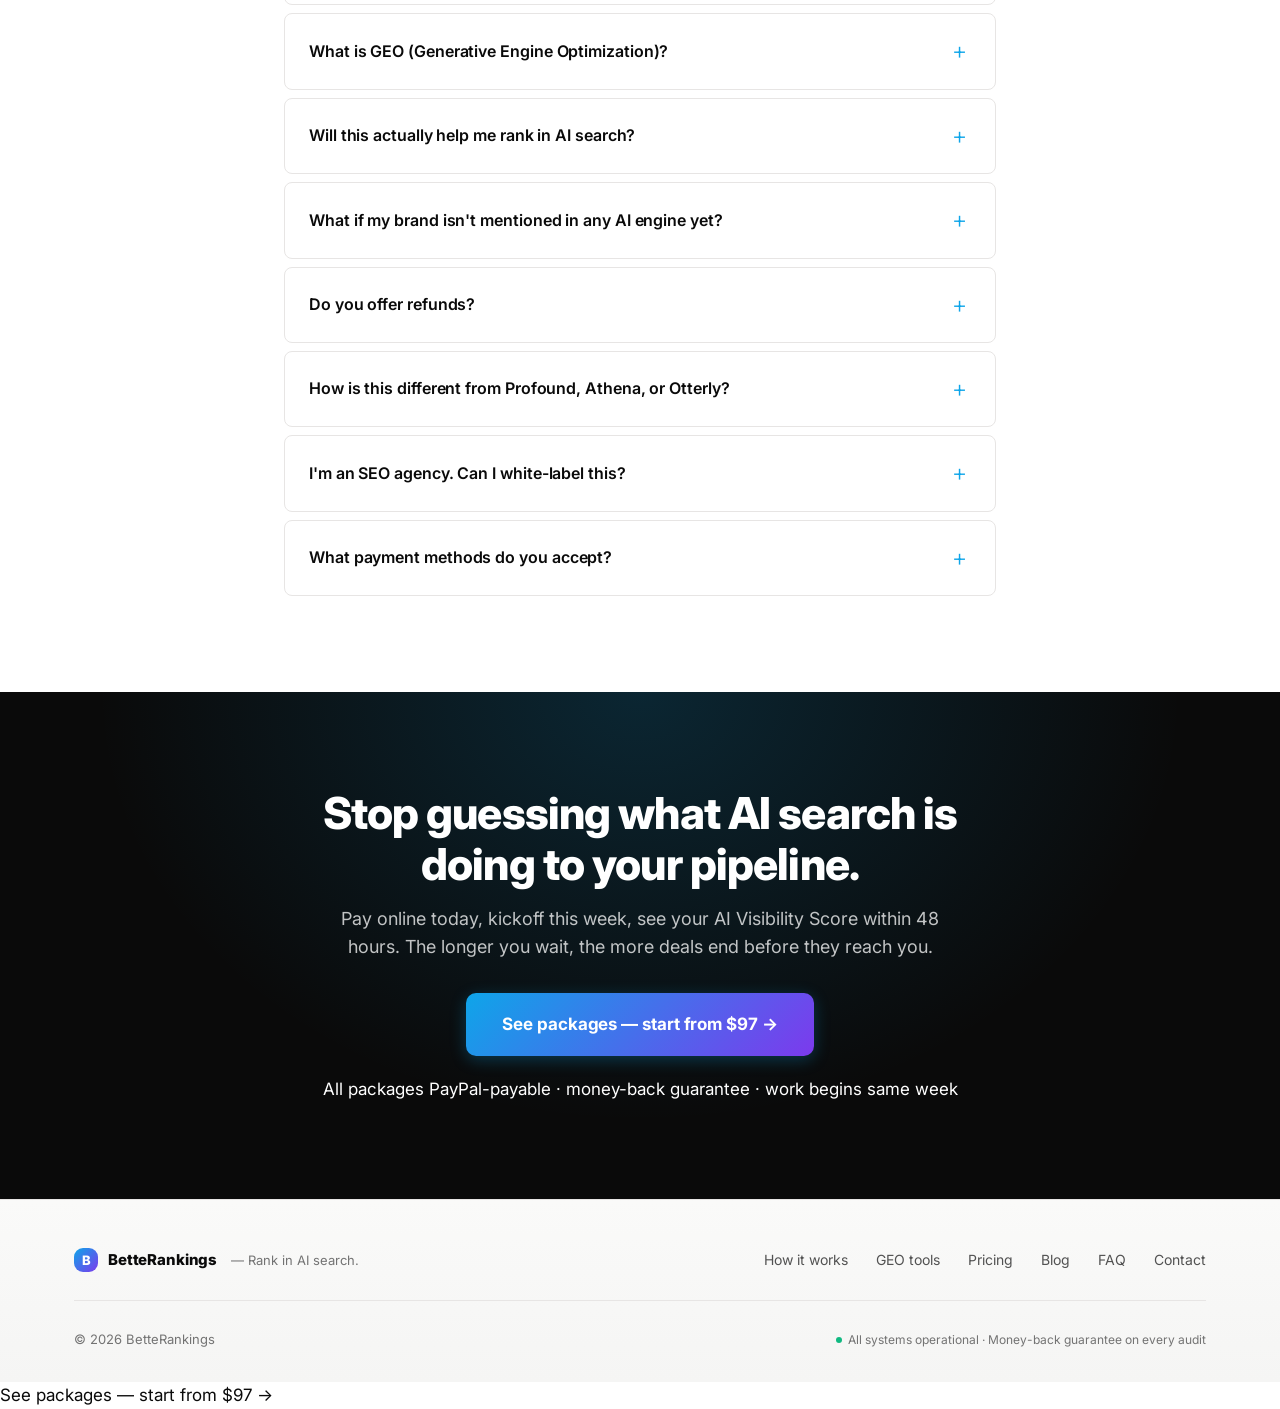
==== commit 77aa75f7: "Add /best-geo-tools/ comparison hub (money page targeting 'best GEO tools' + competitor-alternative " ====
--- a/index.html
+++ b/index.html
@@ -137,8 +137,8 @@
       </a>
       <nav class="nav" aria-label="Primary">
         <a href="#how">How it works</a>
+        <a href="/best-geo-tools/">GEO tools</a>
         <a href="#pricing">Pricing</a>
-        <a href="#testimonials">Results</a>
         <a href="/blog/">Blog</a>
         <a href="#faq">FAQ</a>
         <a href="#pricing" class="btn btn-sm btn-primary">Get started →</a>
@@ -812,6 +812,7 @@
         </div>
         <nav class="footer-nav" aria-label="Footer">
           <a href="#how">How it works</a>
+          <a href="/best-geo-tools/">GEO tools</a>
           <a href="#pricing">Pricing</a>
           <a href="/blog/">Blog</a>
           <a href="#faq">FAQ</a>
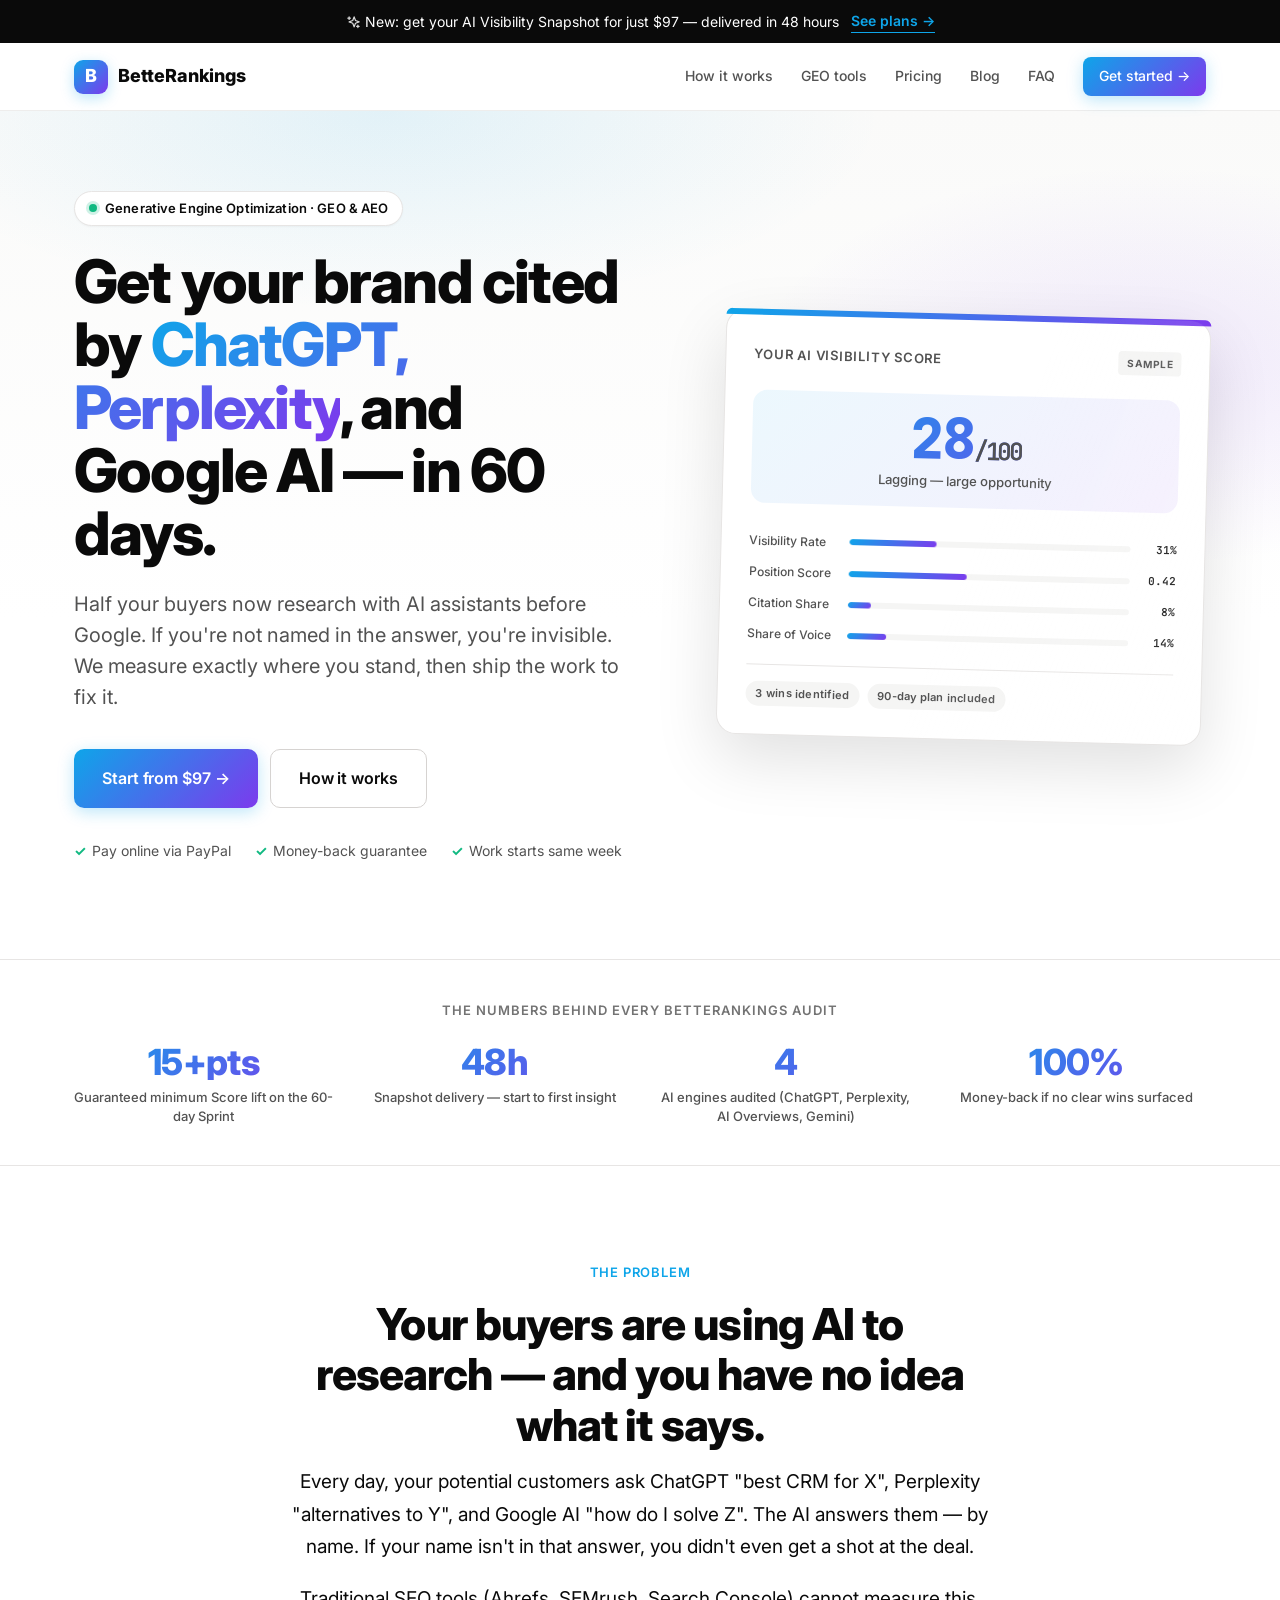
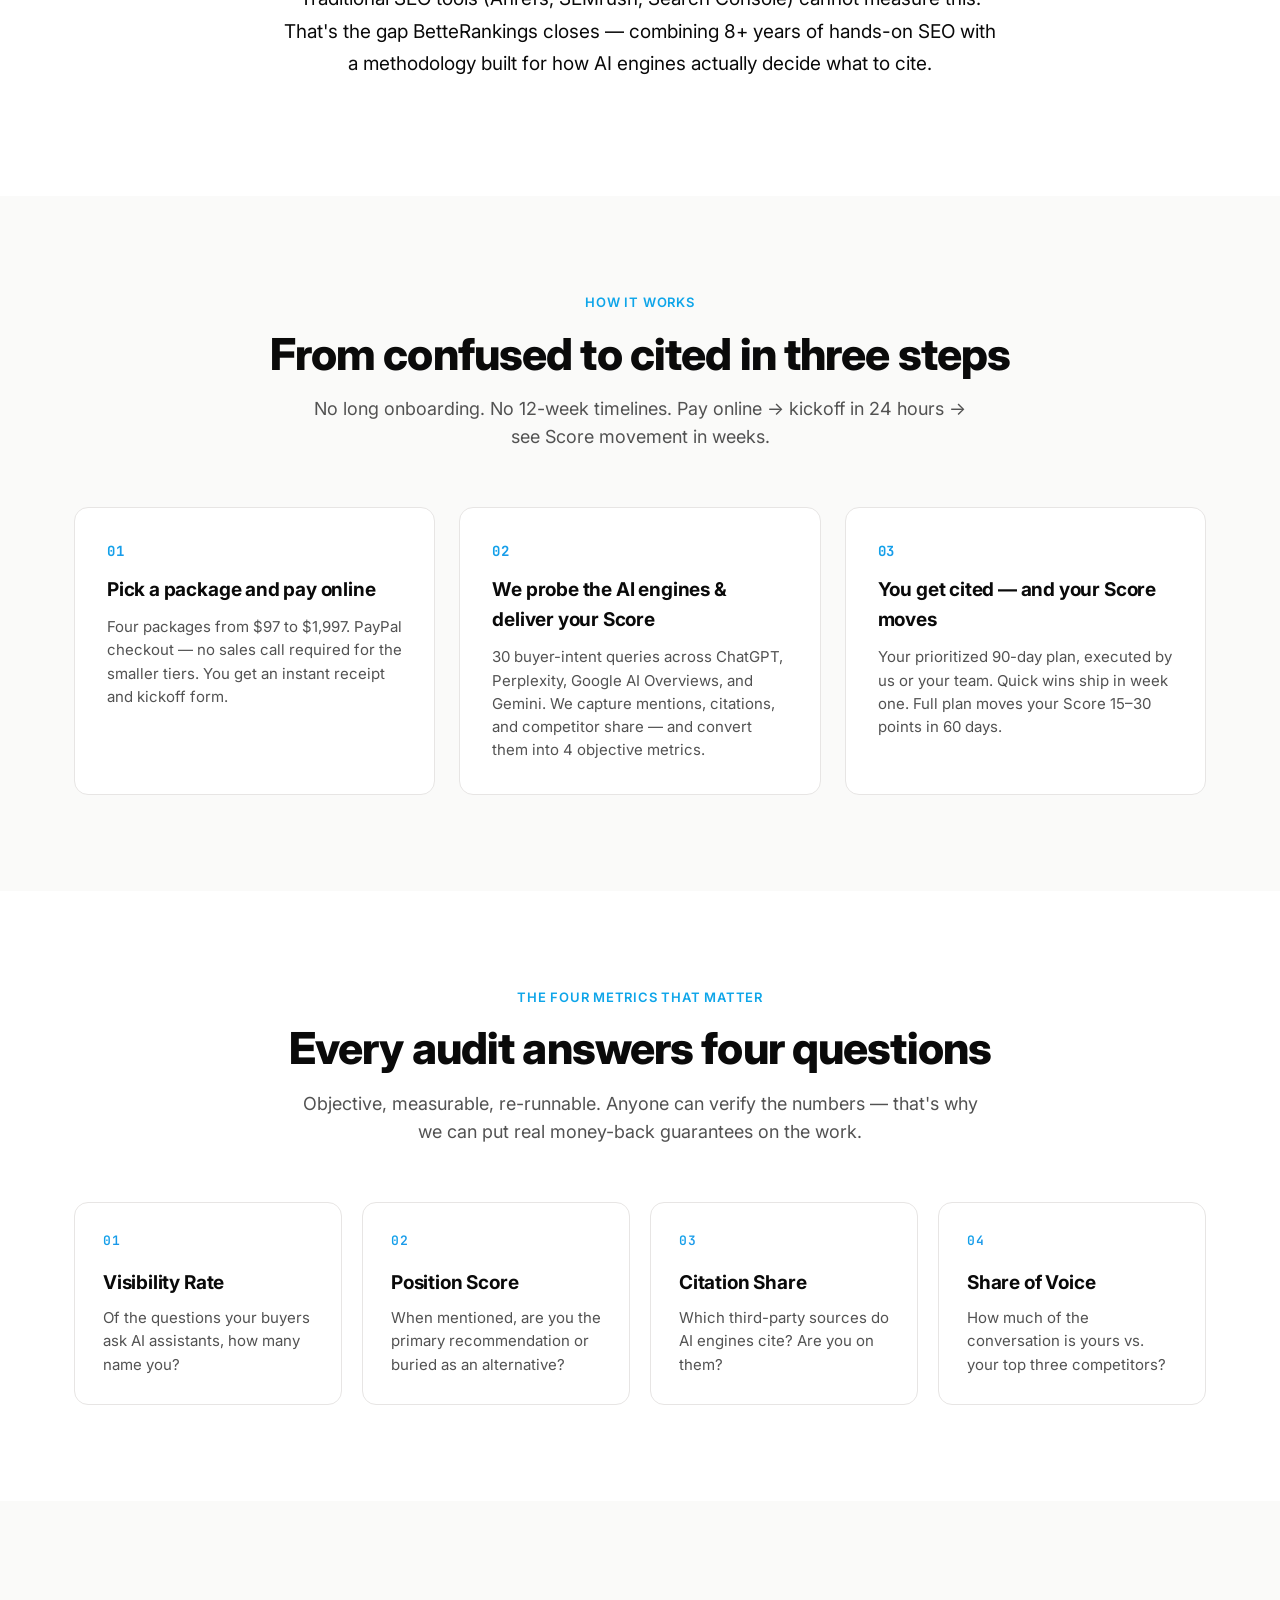
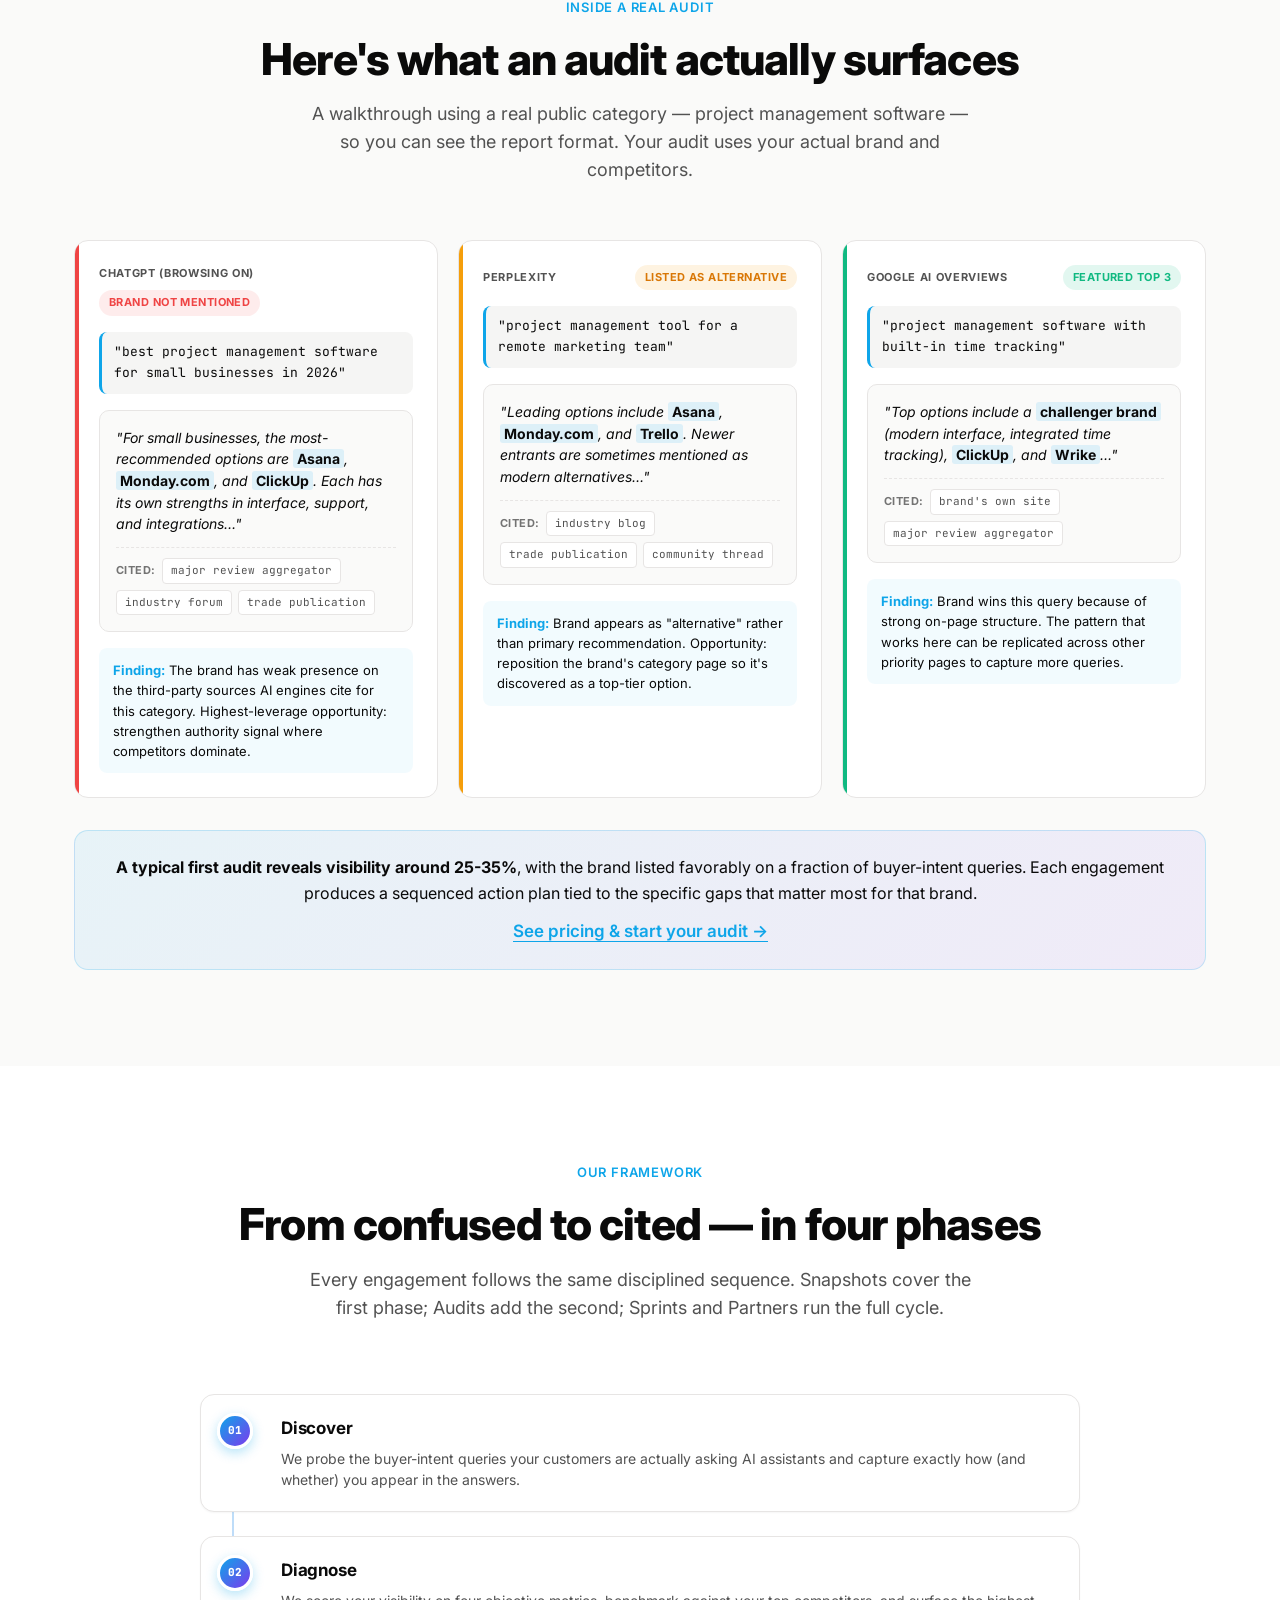
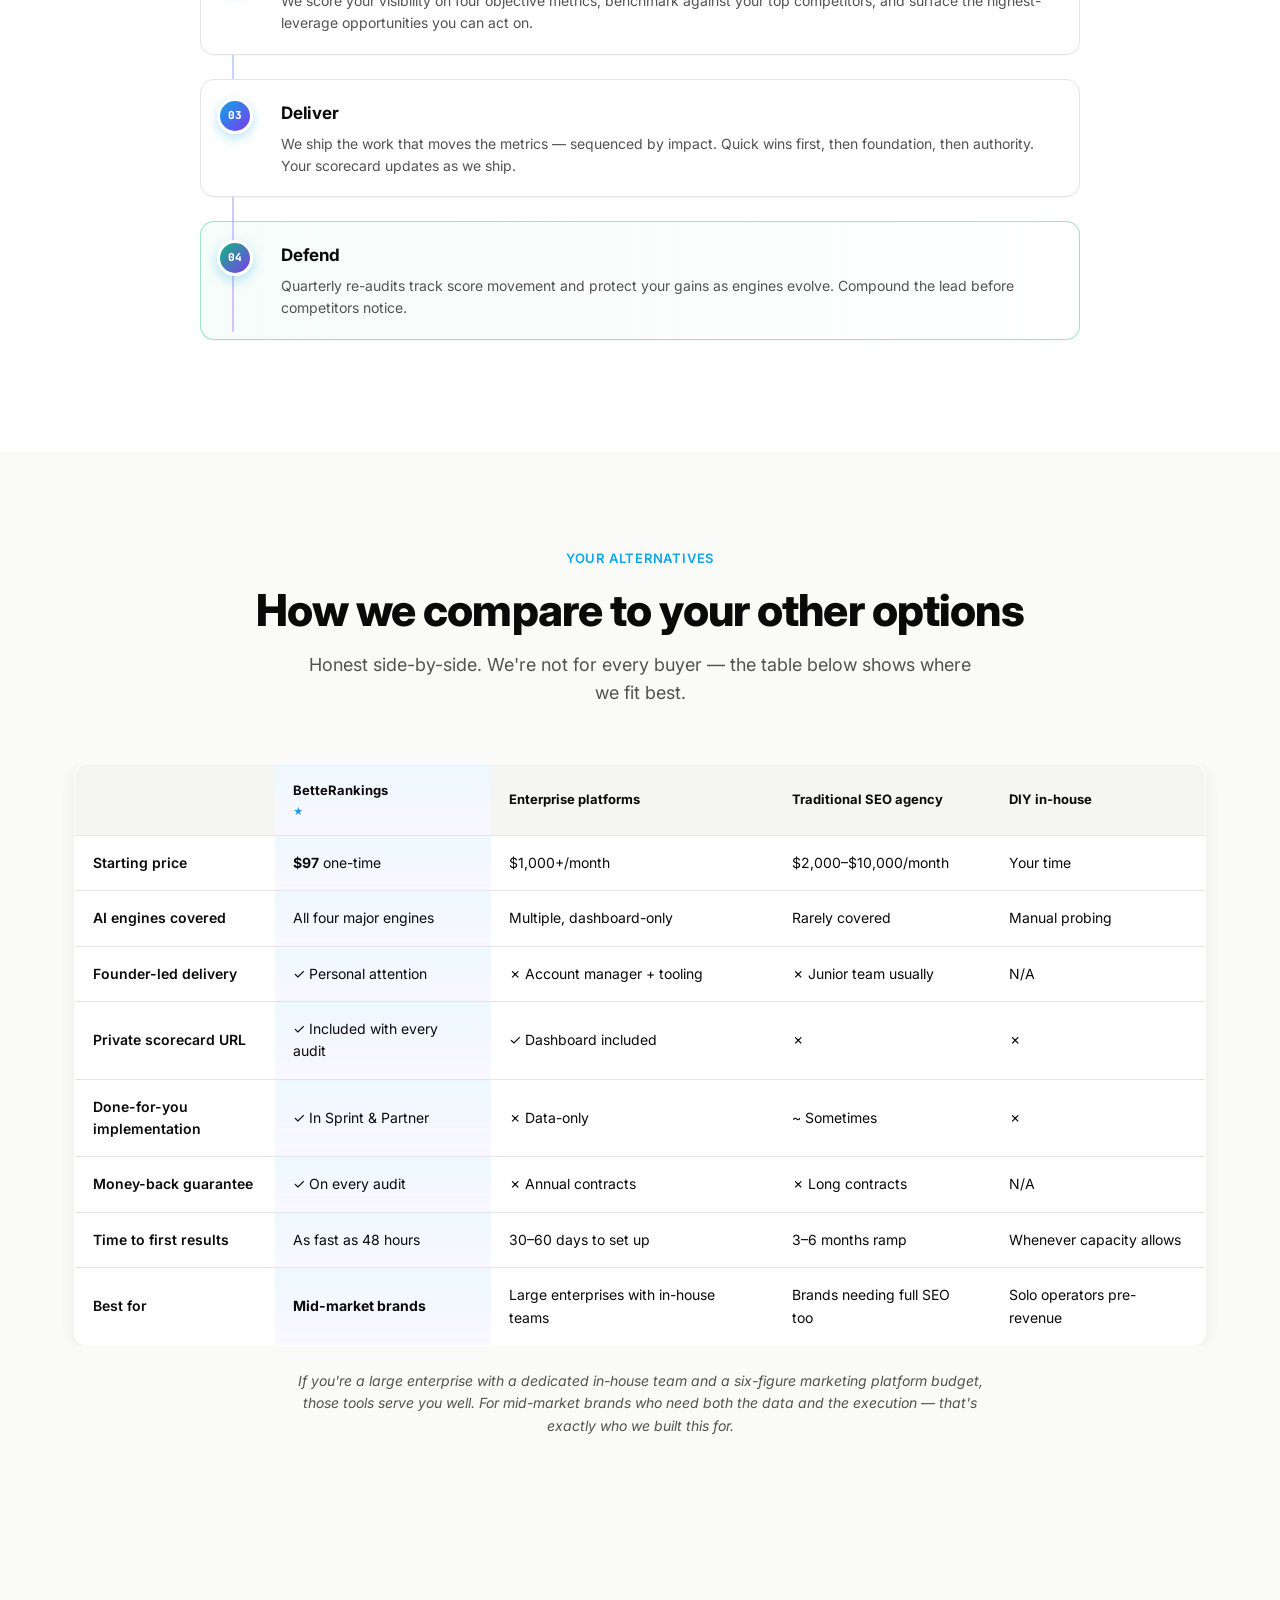
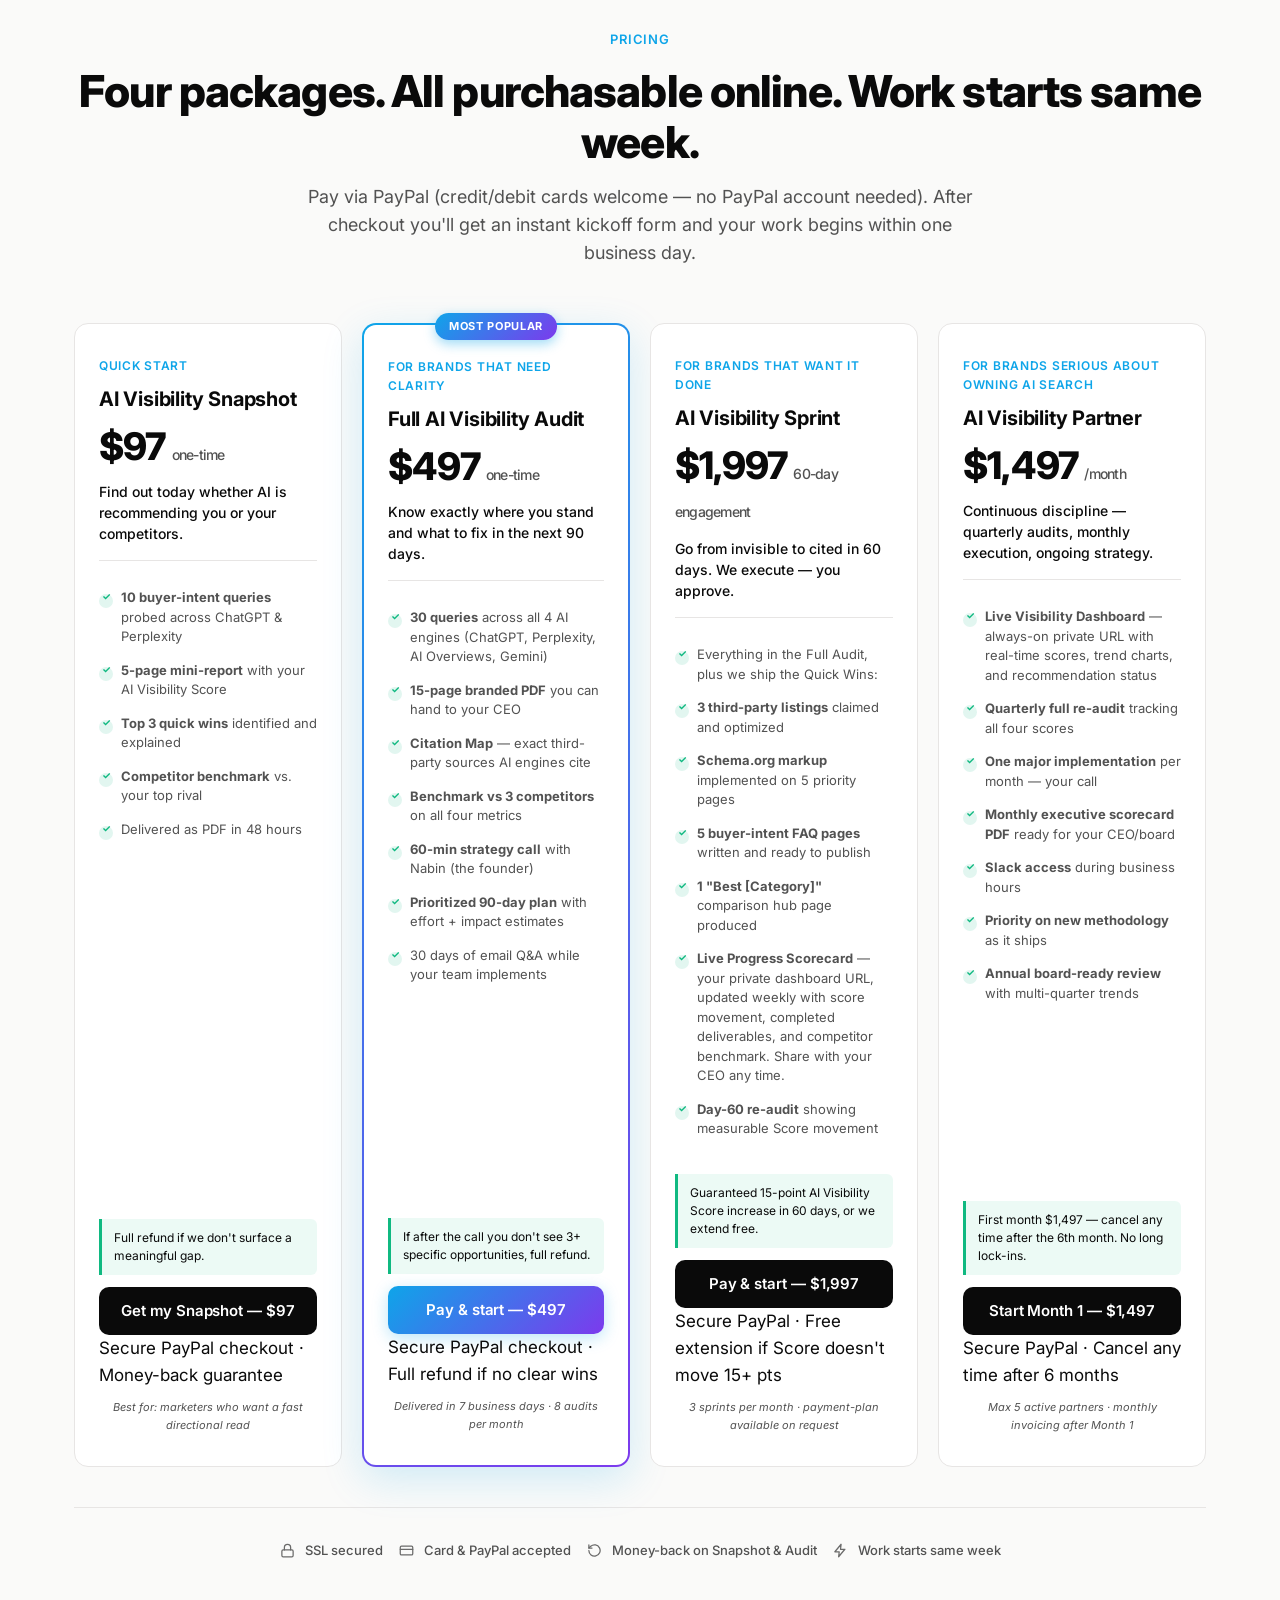
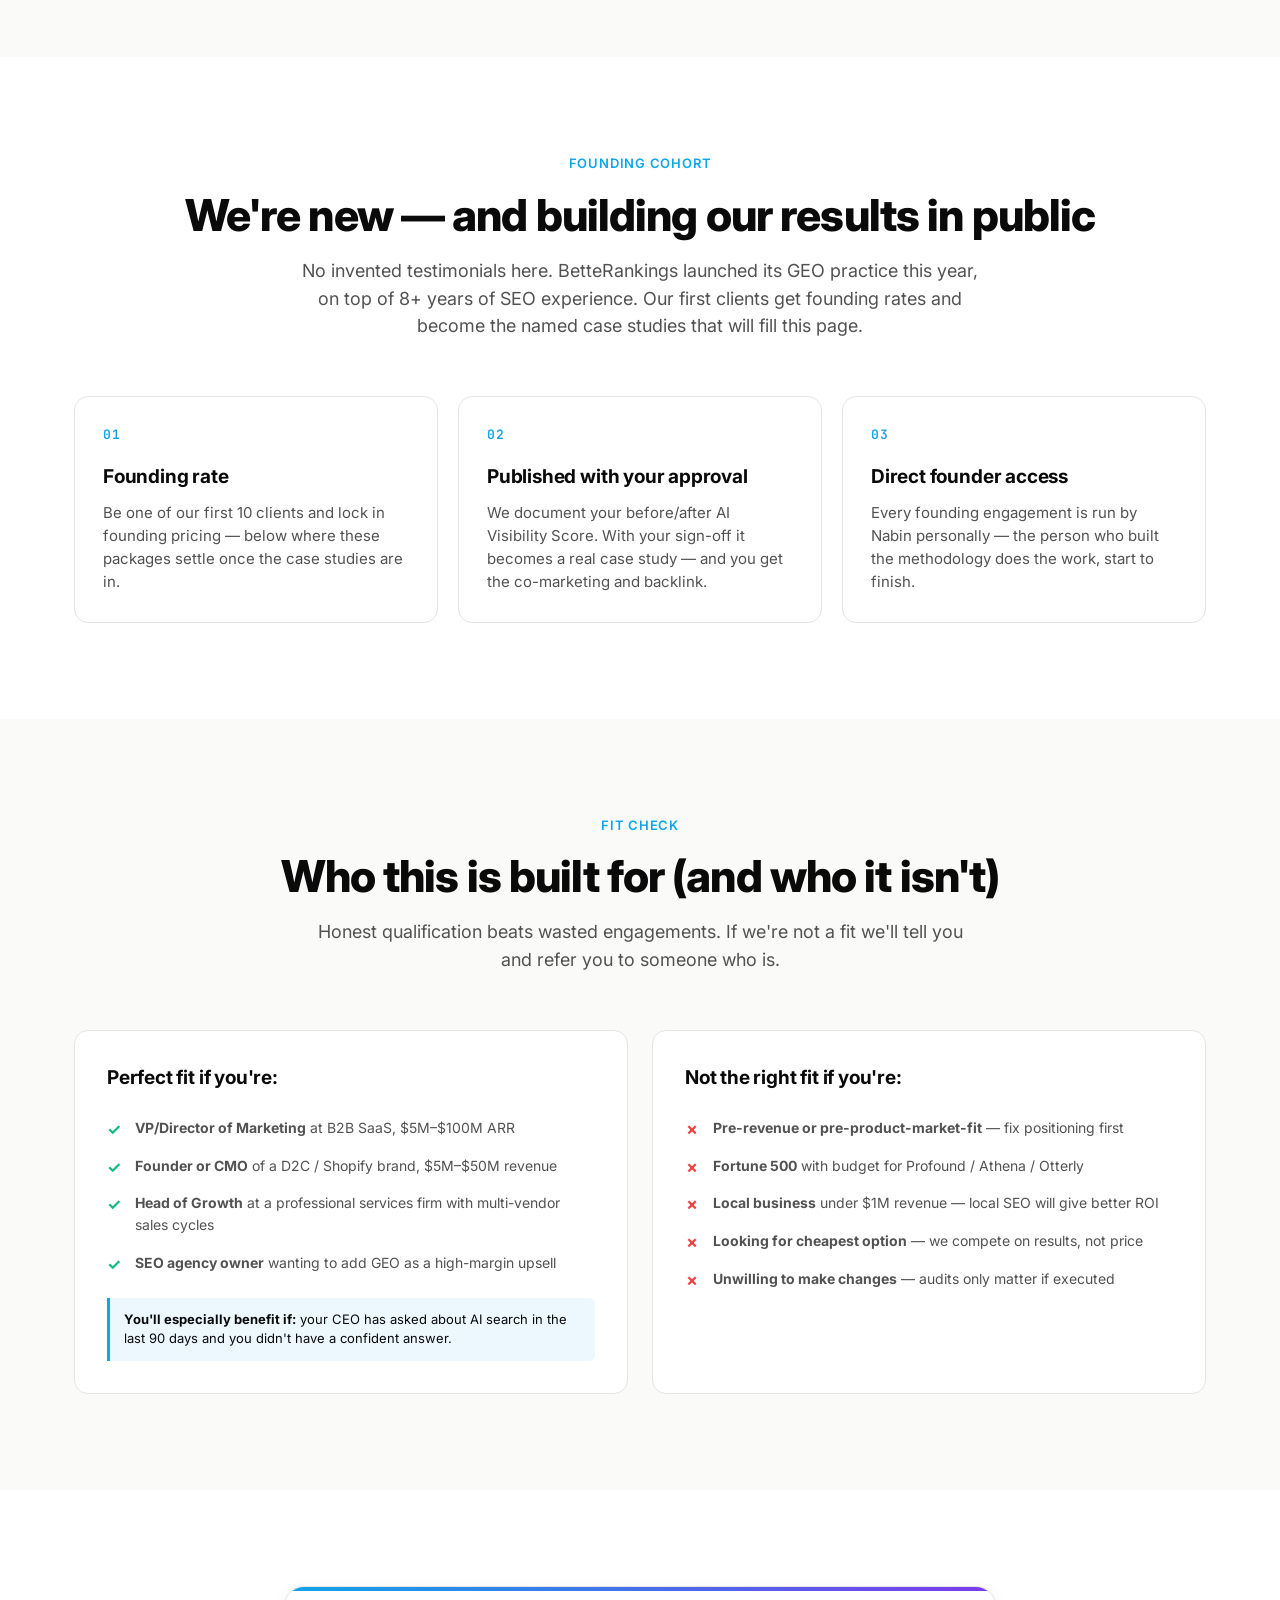
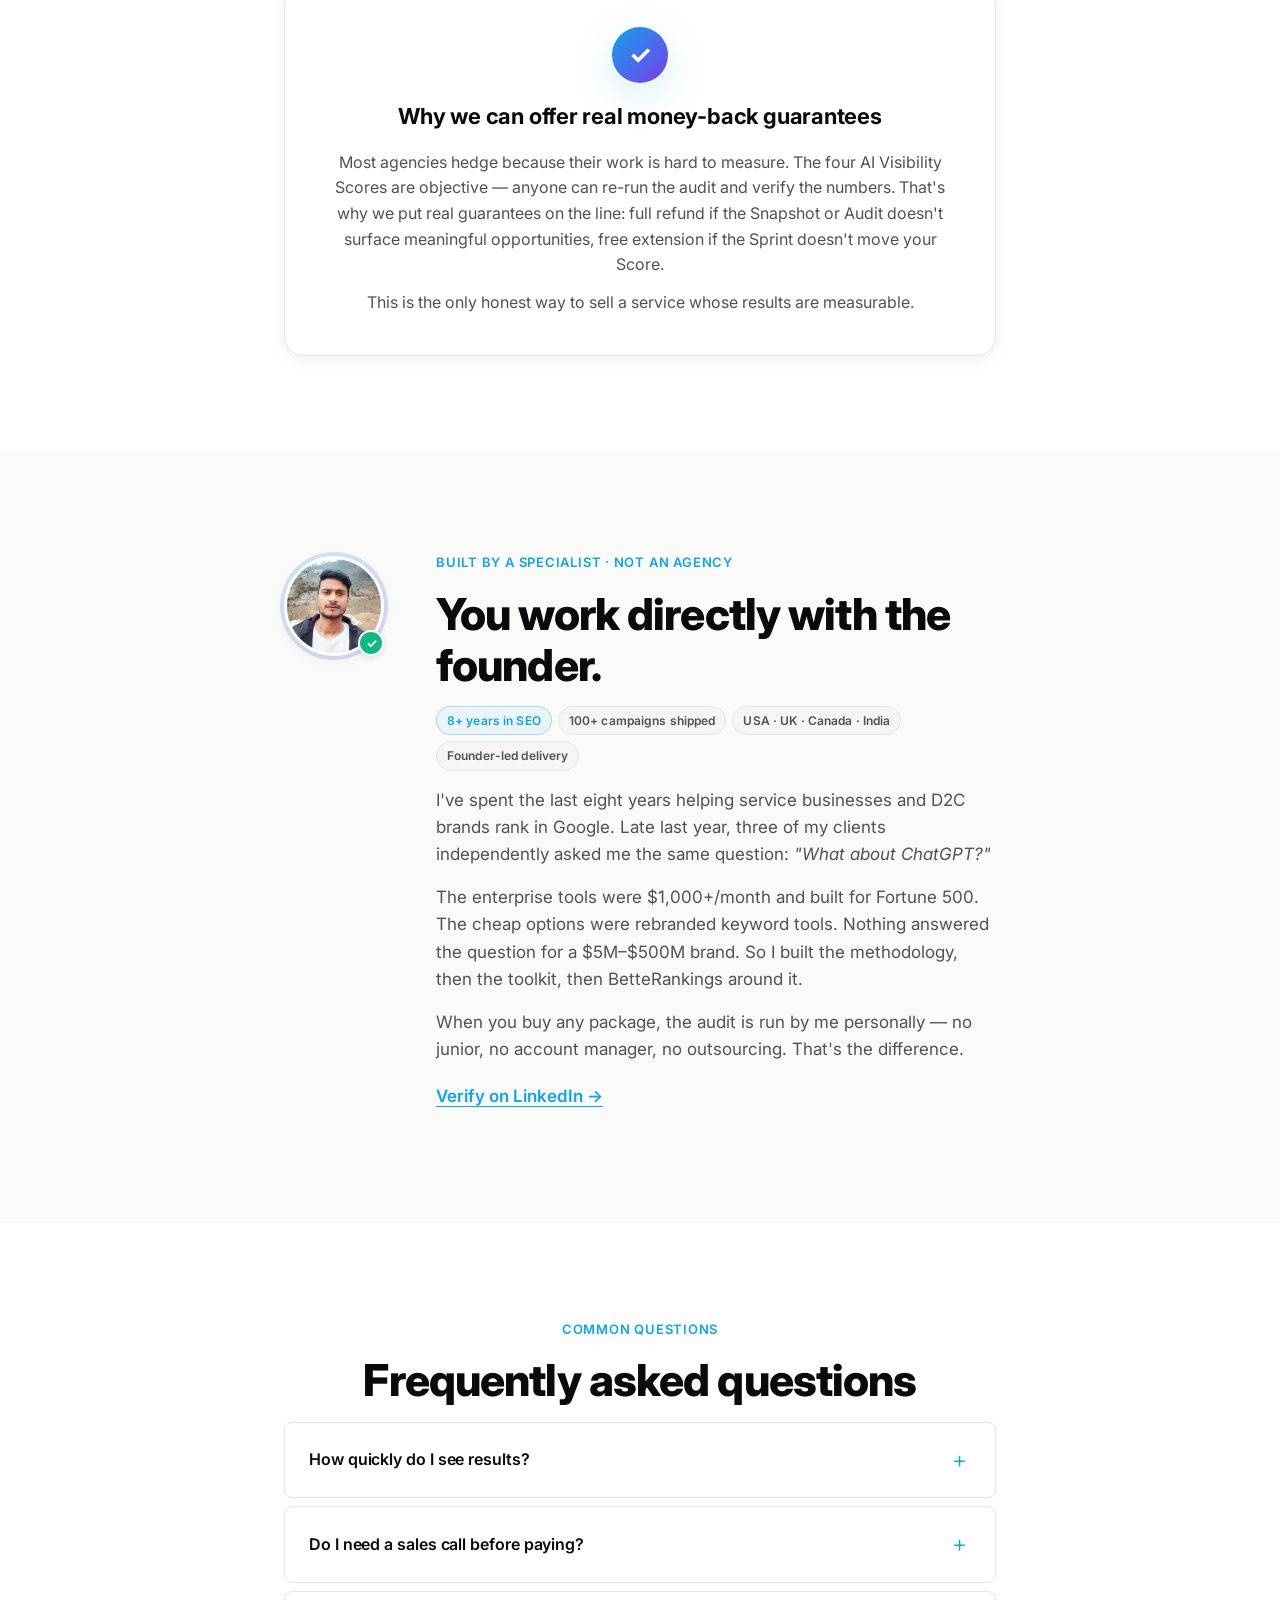
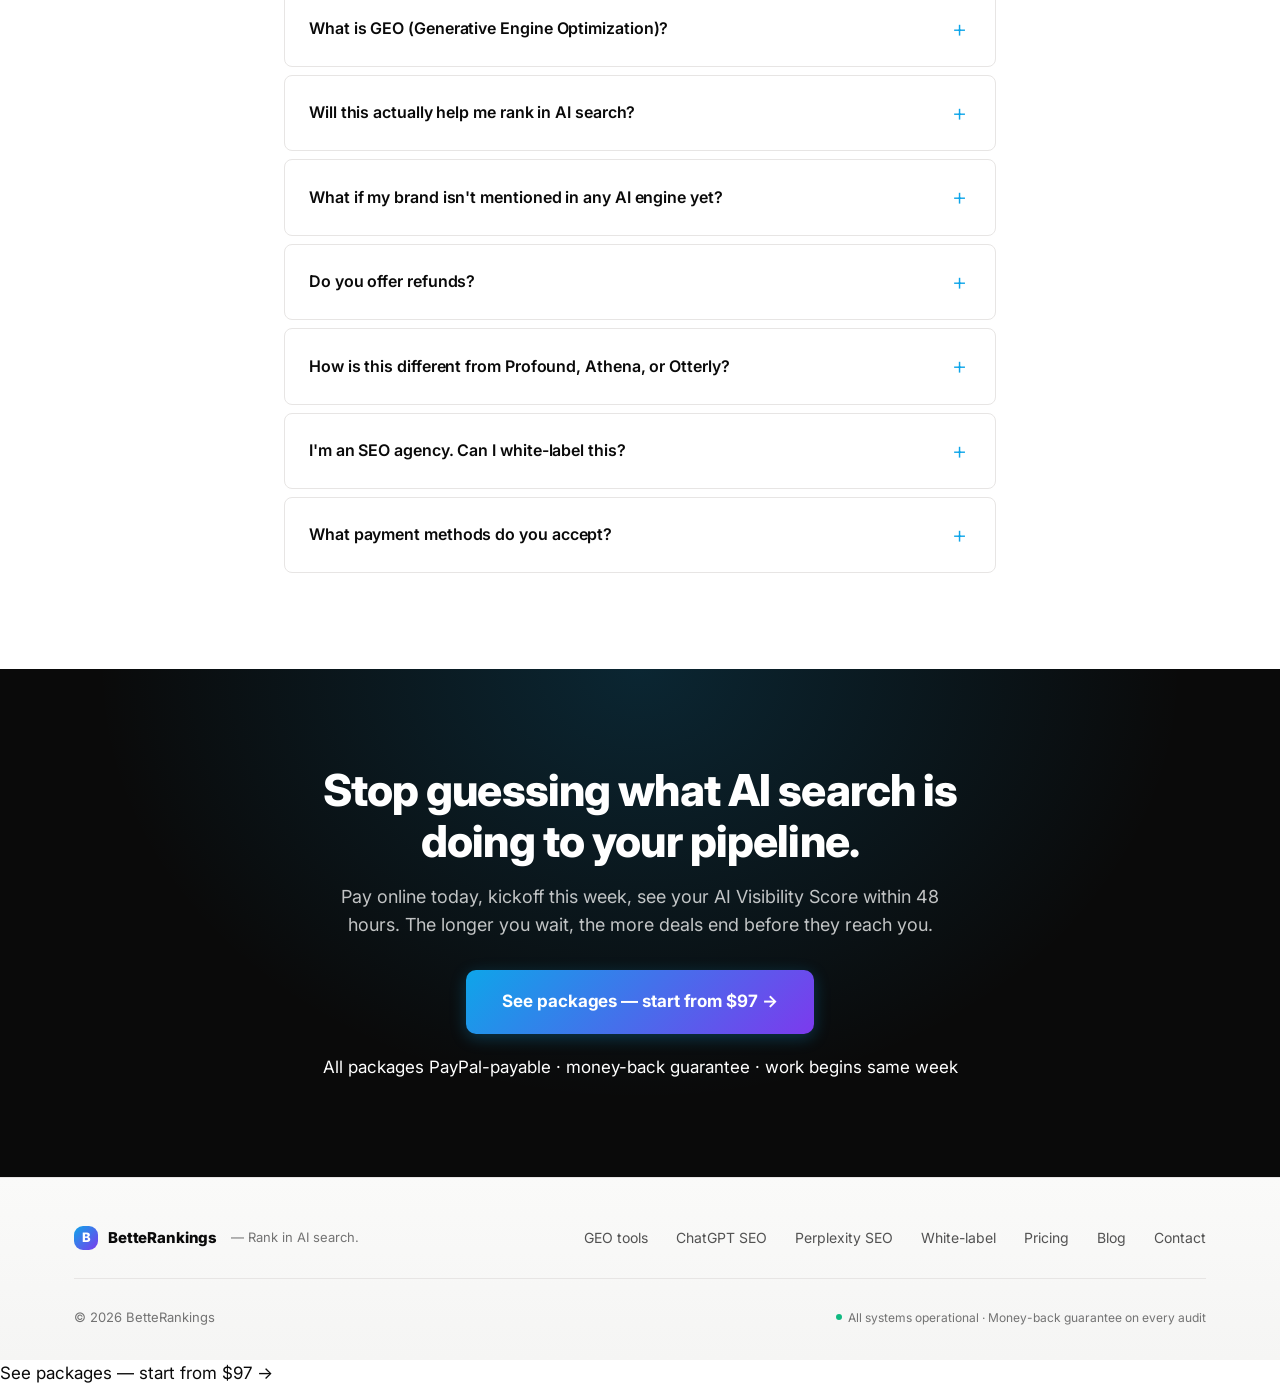
==== commit ace69655: "Add white-label-geo, chatgpt-seo, perplexity-seo pages; replace fictional example with real public-c" ====
--- a/index.html
+++ b/index.html
@@ -302,8 +302,8 @@
   <section class="section section-alt" aria-labelledby="example-title">
     <div class="container">
       <div class="section-eyebrow centered">Inside a real audit</div>
-      <h2 id="example-title" class="section-title centered">Here's what we actually find — for a brand that scored 28/100</h2>
-      <p class="section-sub centered">Anonymized example from our methodology applied to a fictional dental software brand. Same format as what your audit will look like.</p>
+      <h2 id="example-title" class="section-title centered">Here's what an audit actually surfaces</h2>
+      <p class="section-sub centered">A walkthrough using a real public category — project management software — so you can see the report format. Your audit uses your actual brand and competitors.</p>
 
       <div class="audit-example-grid">
         <article class="probe-card probe-fail">
@@ -311,9 +311,9 @@
             <span class="probe-engine">ChatGPT (browsing on)</span>
             <span class="probe-status fail">Brand not mentioned</span>
           </div>
-          <div class="probe-query">"best [category] software for small businesses in 2026"</div>
+          <div class="probe-query">"best project management software for small businesses in 2026"</div>
           <div class="probe-result">
-            <p class="probe-answer">"For small businesses in this category, the top options are <strong>Competitor A</strong>, <strong>Competitor B</strong>, and <strong>Competitor C</strong>. Each has its own strengths in interface, support, and integrations…"</p>
+            <p class="probe-answer">"For small businesses, the most-recommended options are <strong>Asana</strong>, <strong>Monday.com</strong>, and <strong>ClickUp</strong>. Each has its own strengths in interface, support, and integrations…"</p>
             <div class="probe-cited">
               <span class="probe-tag">Cited:</span>
               <span class="cited-source">major review aggregator</span>
@@ -331,9 +331,9 @@
             <span class="probe-engine">Perplexity</span>
             <span class="probe-status partial">Listed as alternative</span>
           </div>
-          <div class="probe-query">"[category] solution for [specific persona]"</div>
+          <div class="probe-query">"project management tool for a remote marketing team"</div>
           <div class="probe-result">
-            <p class="probe-answer">"Leading options include <strong>Competitor A</strong>, <strong>Competitor B</strong>, and <strong>Competitor D</strong>. Newer entrants like the brand are sometimes mentioned as modern alternatives…"</p>
+            <p class="probe-answer">"Leading options include <strong>Asana</strong>, <strong>Monday.com</strong>, and <strong>Trello</strong>. Newer entrants are sometimes mentioned as modern alternatives…"</p>
             <div class="probe-cited">
               <span class="probe-tag">Cited:</span>
               <span class="cited-source">industry blog</span>
@@ -351,9 +351,9 @@
             <span class="probe-engine">Google AI Overviews</span>
             <span class="probe-status win">Featured top 3</span>
           </div>
-          <div class="probe-query">"[category] with [specific feature]"</div>
+          <div class="probe-query">"project management software with built-in time tracking"</div>
           <div class="probe-result">
-            <p class="probe-answer">"Top options include <strong>the brand</strong> (modern interface, integrated experience), <strong>Competitor E</strong>, and <strong>Competitor F</strong>…"</p>
+            <p class="probe-answer">"Top options include a <strong>challenger brand</strong> (modern interface, integrated time tracking), <strong>ClickUp</strong>, and <strong>Wrike</strong>…"</p>
             <div class="probe-cited">
               <span class="probe-tag">Cited:</span>
               <span class="cited-source">brand's own site</span>
@@ -777,7 +777,7 @@
         </details>
         <details class="faq-item">
           <summary>I'm an SEO agency. Can I white-label this?</summary>
-          <p>Yes. White-label pricing starts at $399 per audit. Email <a href="mailto:hello@betterankings.com">hello@betterankings.com</a> to discuss.</p>
+          <p>Yes — we run a <a href="/white-label-geo/">white-label GEO partner program</a> for agencies, starting at $399 per audit. Email <a href="mailto:hello@betterankings.com">hello@betterankings.com</a> to discuss.</p>
         </details>
         <details class="faq-item">
           <summary>What payment methods do you accept?</summary>
@@ -811,11 +811,12 @@
           <span class="footer-tag">— Rank in AI search.</span>
         </div>
         <nav class="footer-nav" aria-label="Footer">
-          <a href="#how">How it works</a>
           <a href="/best-geo-tools/">GEO tools</a>
+          <a href="/chatgpt-seo/">ChatGPT SEO</a>
+          <a href="/perplexity-seo/">Perplexity SEO</a>
+          <a href="/white-label-geo/">White-label</a>
           <a href="#pricing">Pricing</a>
           <a href="/blog/">Blog</a>
-          <a href="#faq">FAQ</a>
           <a href="mailto:hello@betterankings.com">Contact</a>
         </nav>
       </div>
--- a/styles.css
+++ b/styles.css
@@ -652,6 +652,9 @@
 .price-outcome { min-height: 68px; }
 .price-guarantee { min-height: 50px; }
 .trust-badges svg, .announce-bar svg { width: 15px; height: 15px; vertical-align: -3px; margin-right: 4px; opacity: 0.85; }
+.check-list { list-style: none; margin: 18px 0 0; padding: 0; }
+.check-list li { position: relative; padding: 8px 0 8px 30px; font-size: 16px; color: var(--color-text, #1a2233); line-height: 1.55; }
+.check-list li::before { content: '\2713'; position: absolute; left: 0; top: 8px; width: 20px; height: 20px; line-height: 20px; text-align: center; font-size: 12px; font-weight: 700; color: #fff; background: linear-gradient(135deg, #0EA5E9, #7C3AED); border-radius: 50%; }
 .price-card {
   padding: 32px 24px;
   background: white;
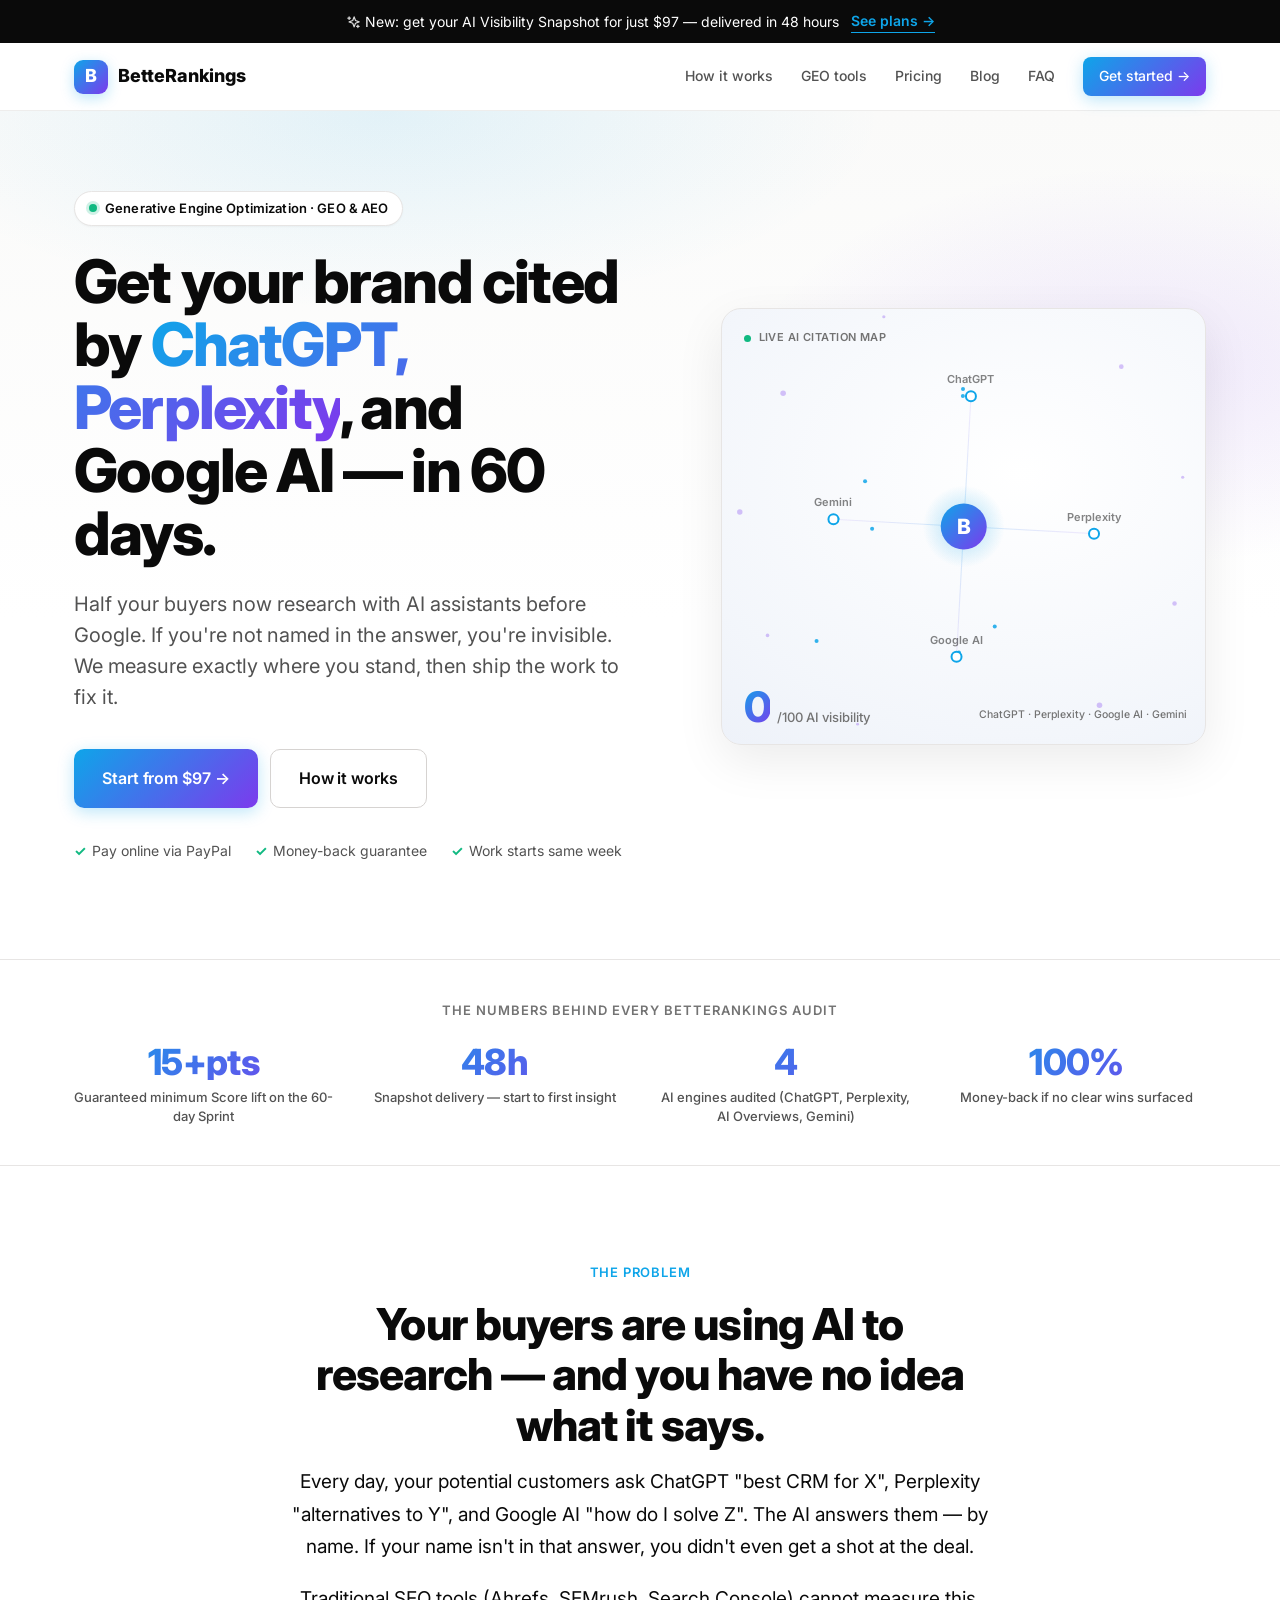
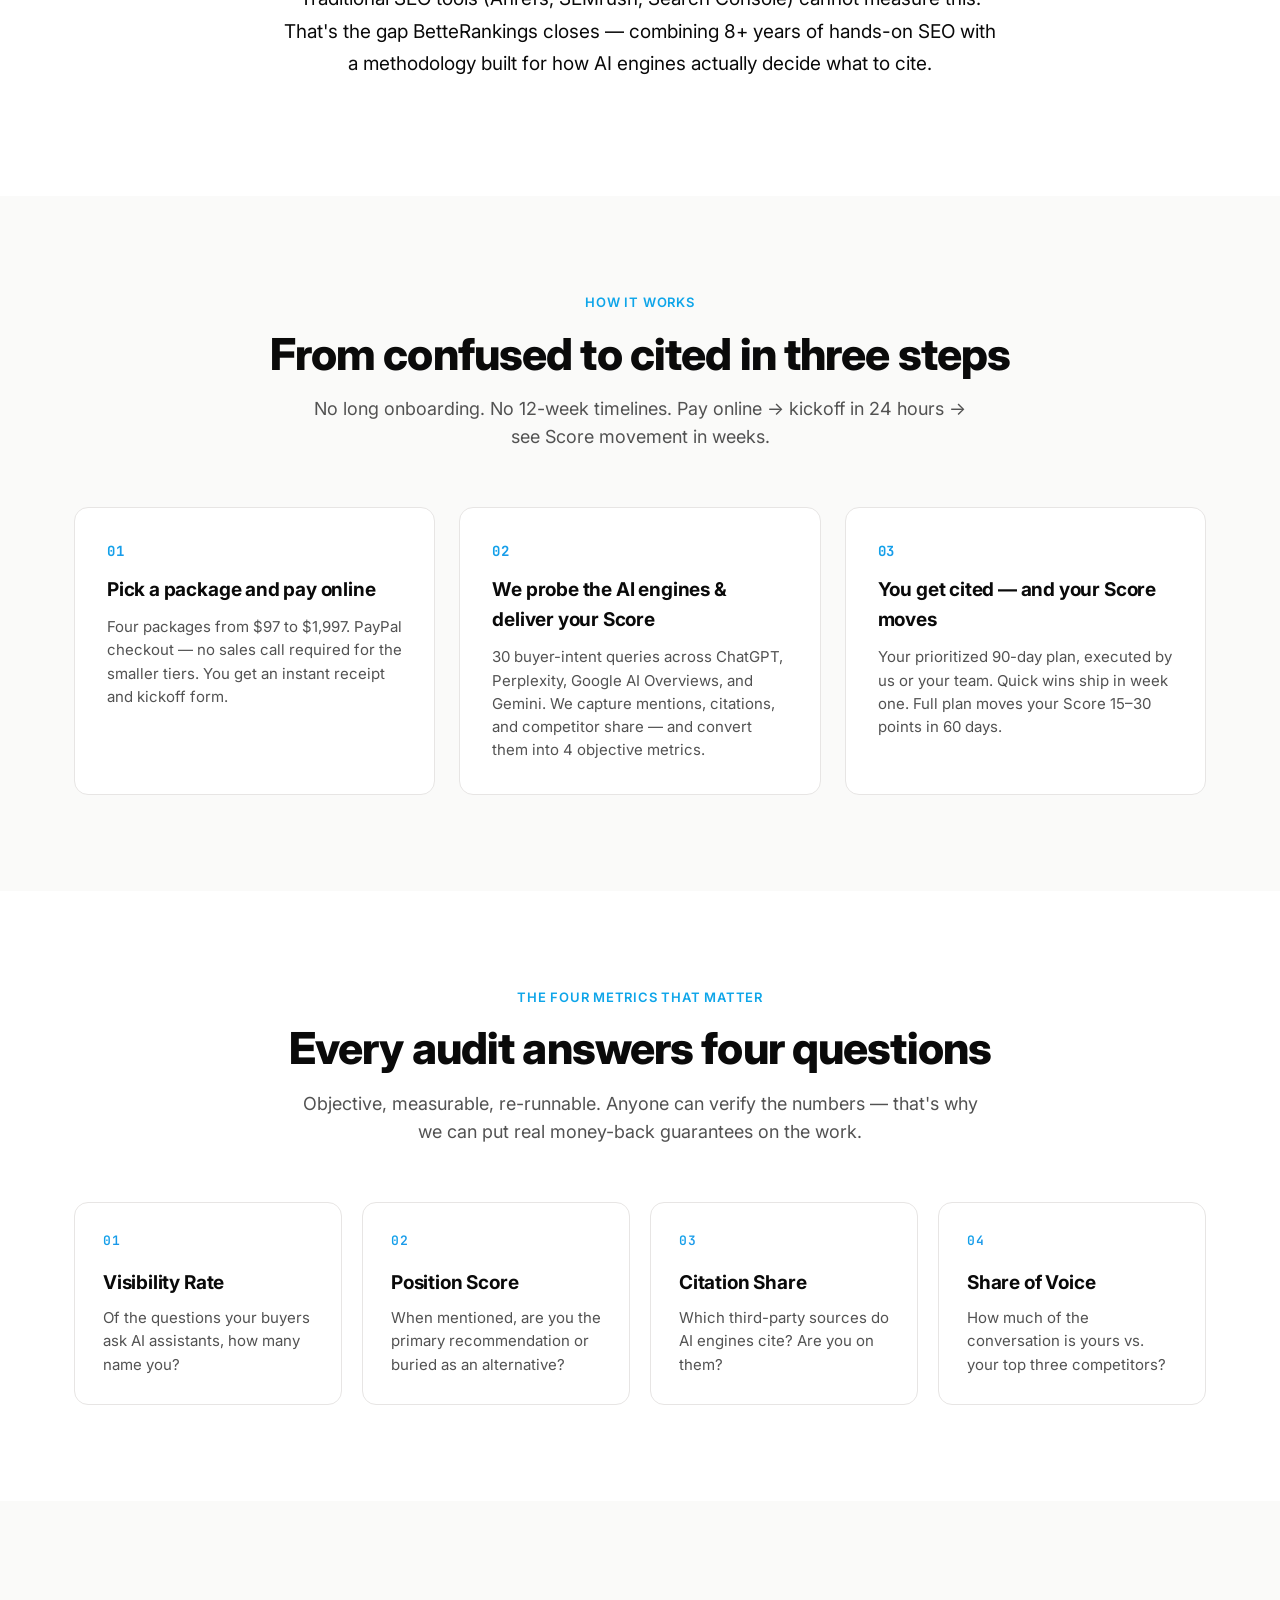
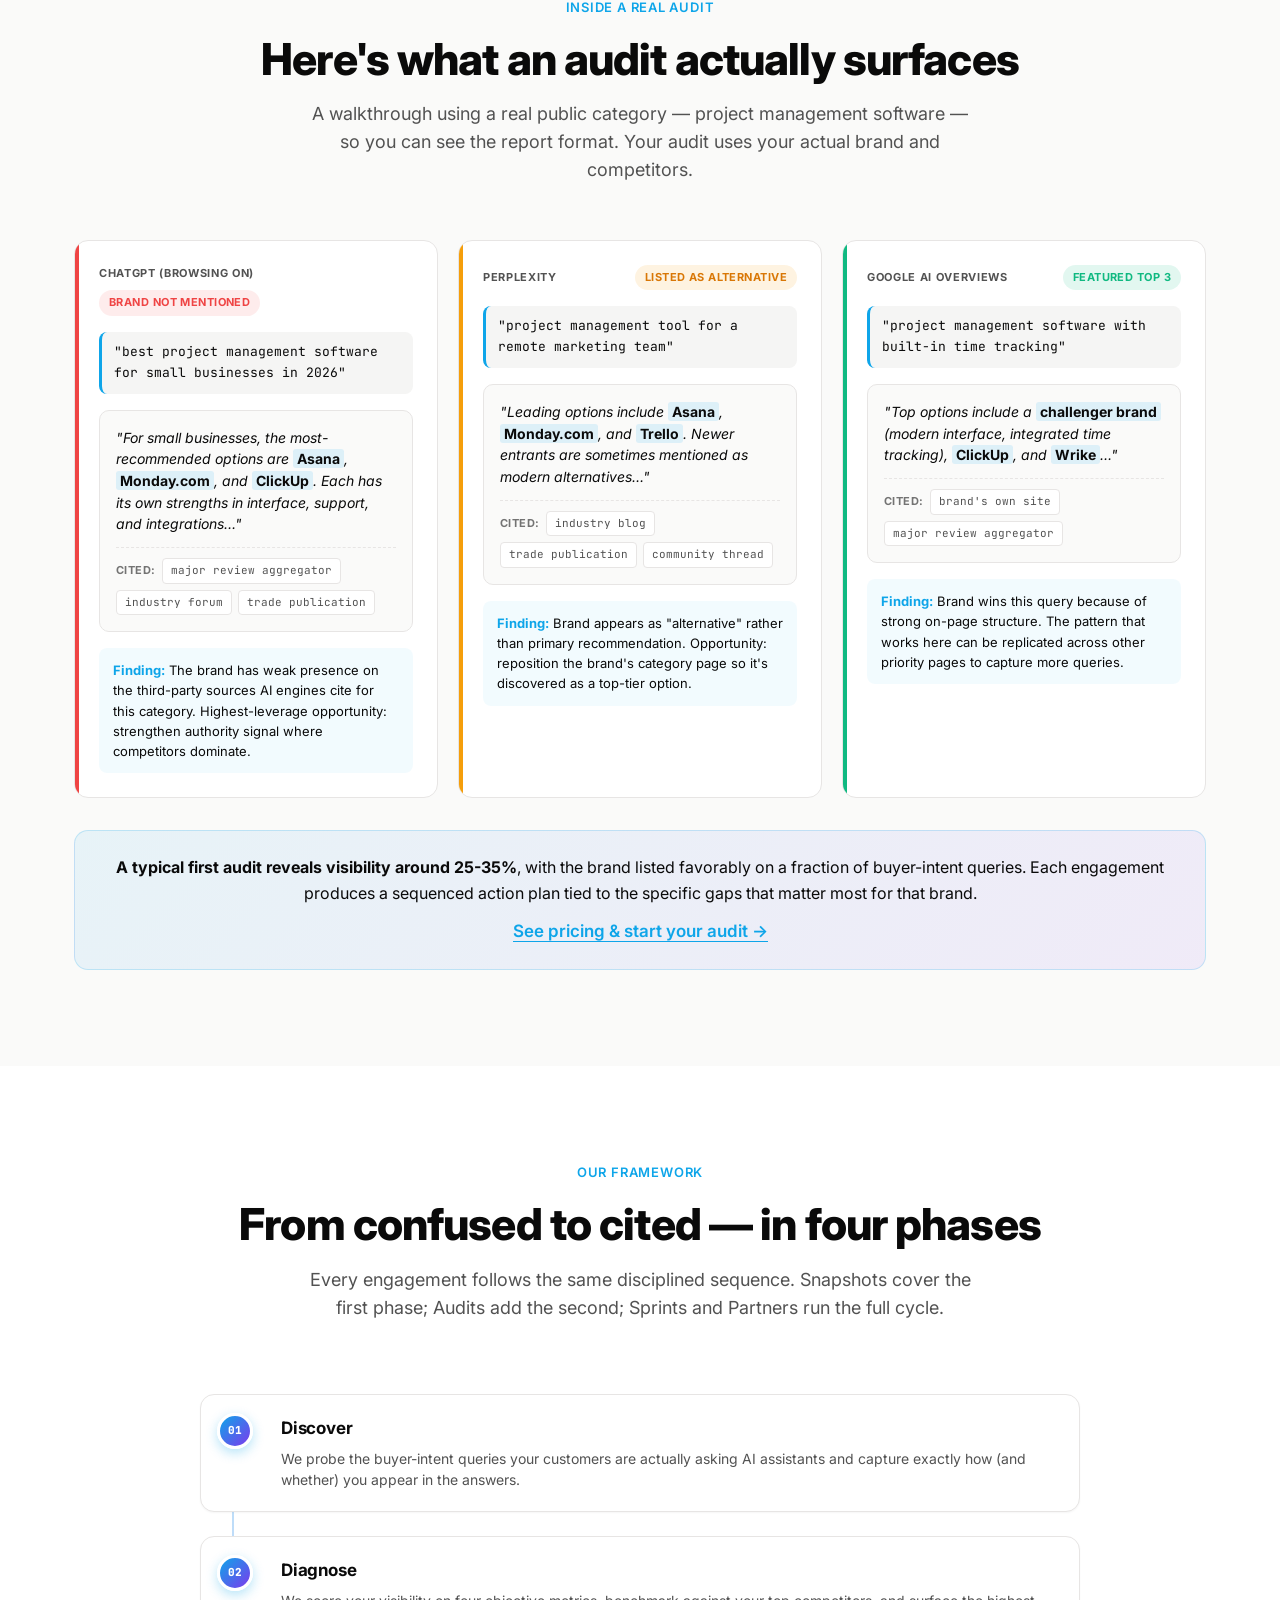
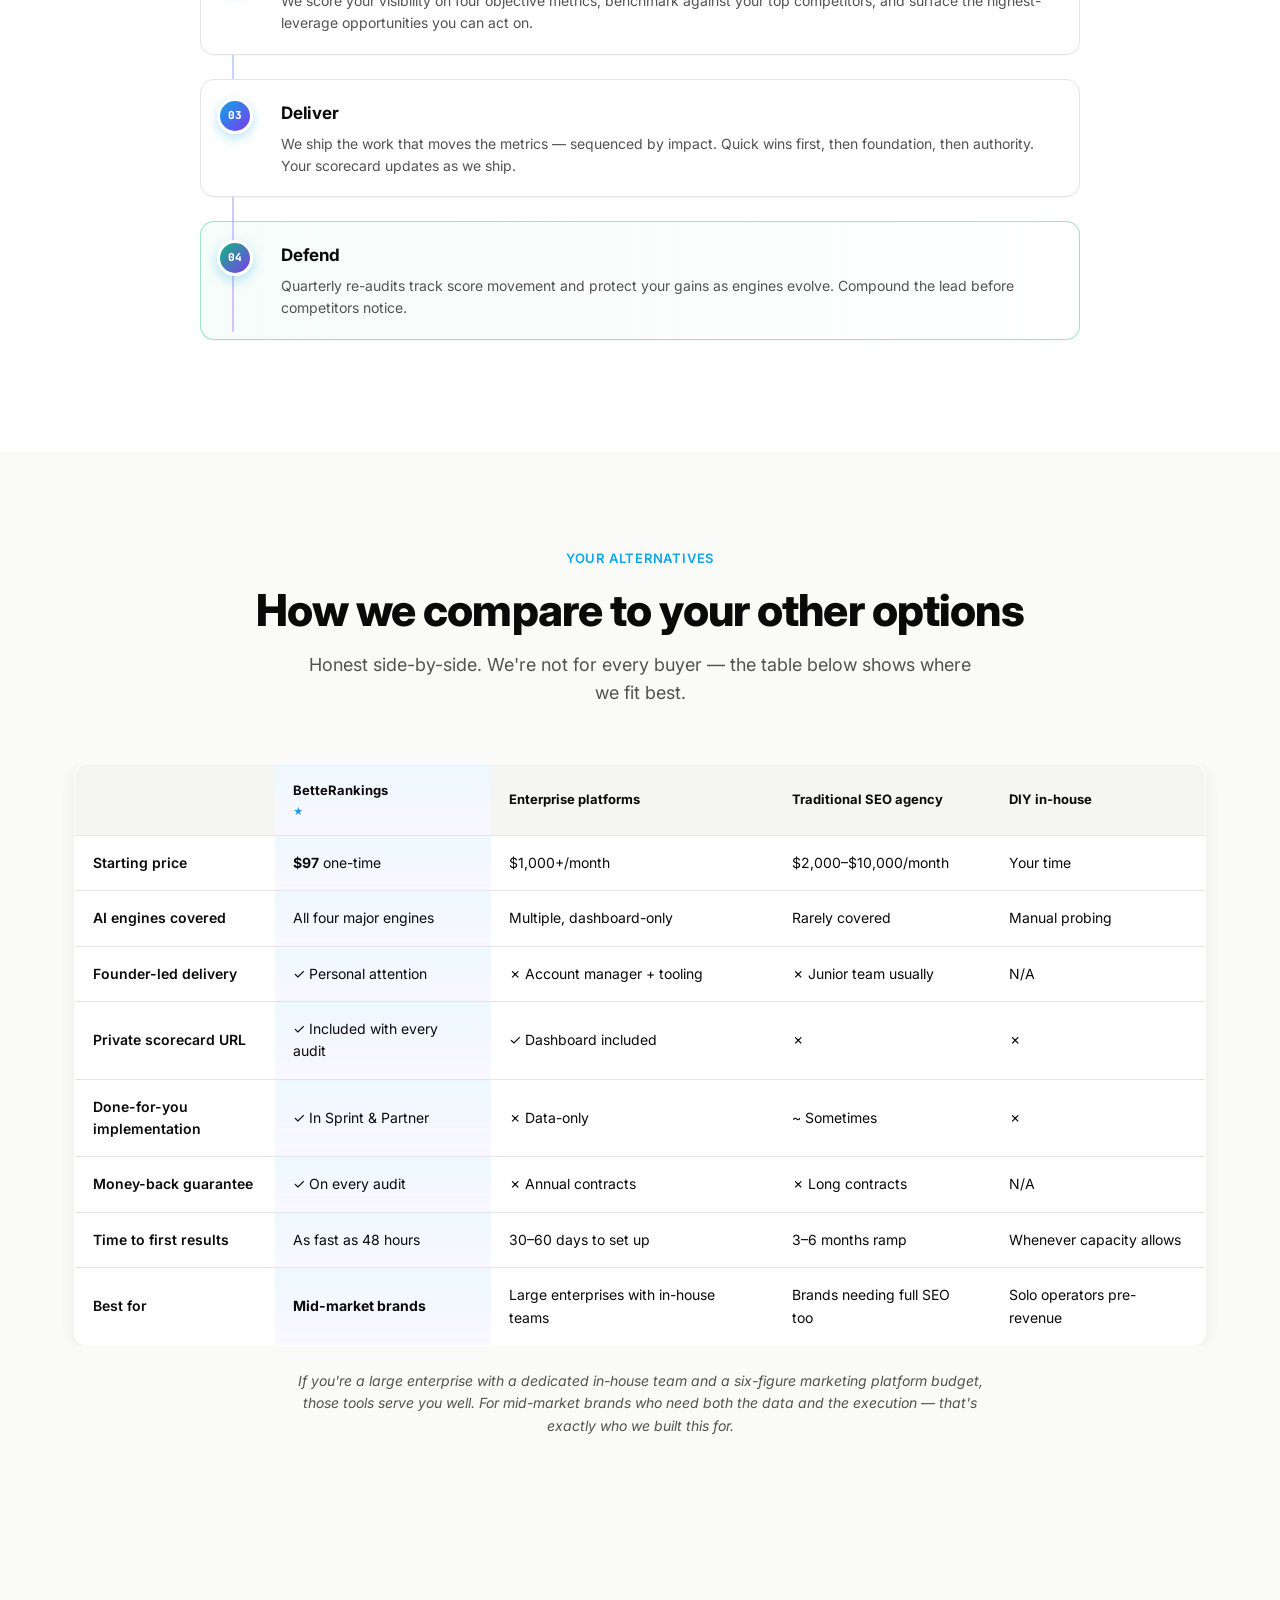
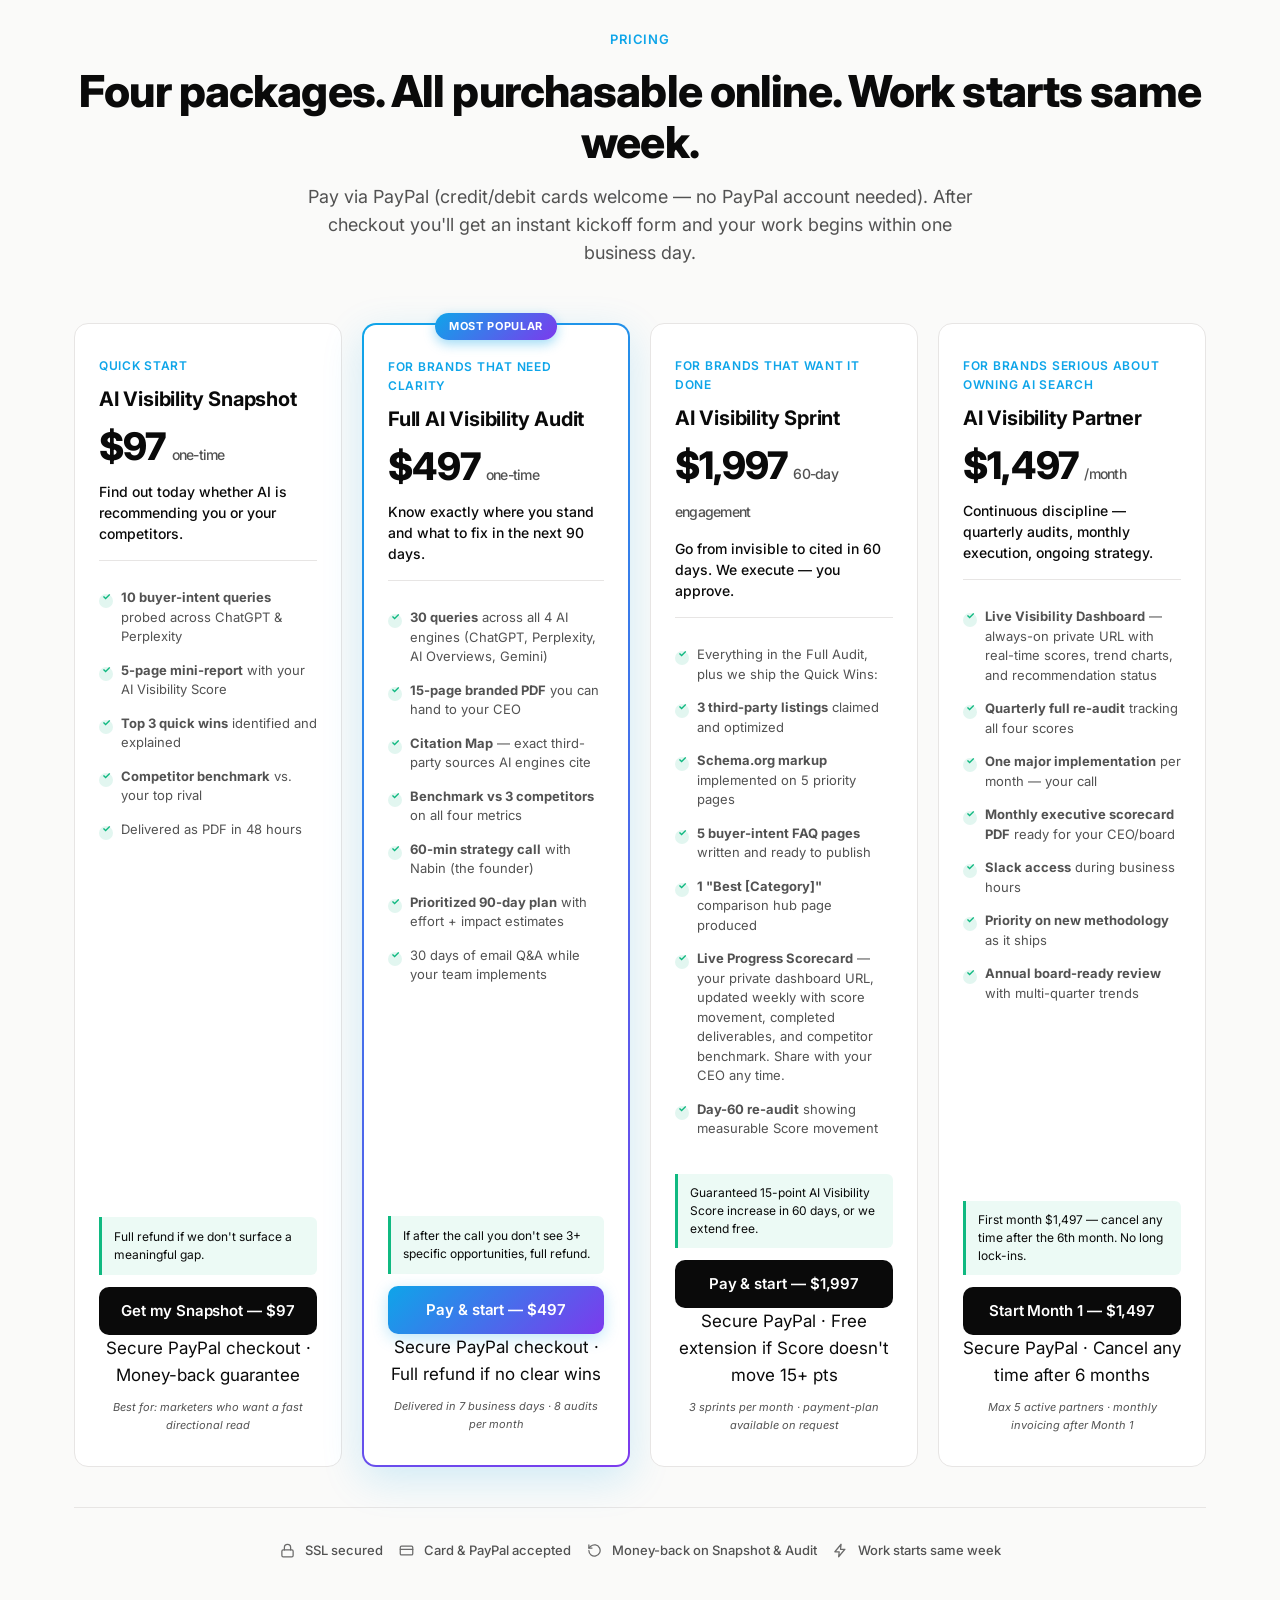
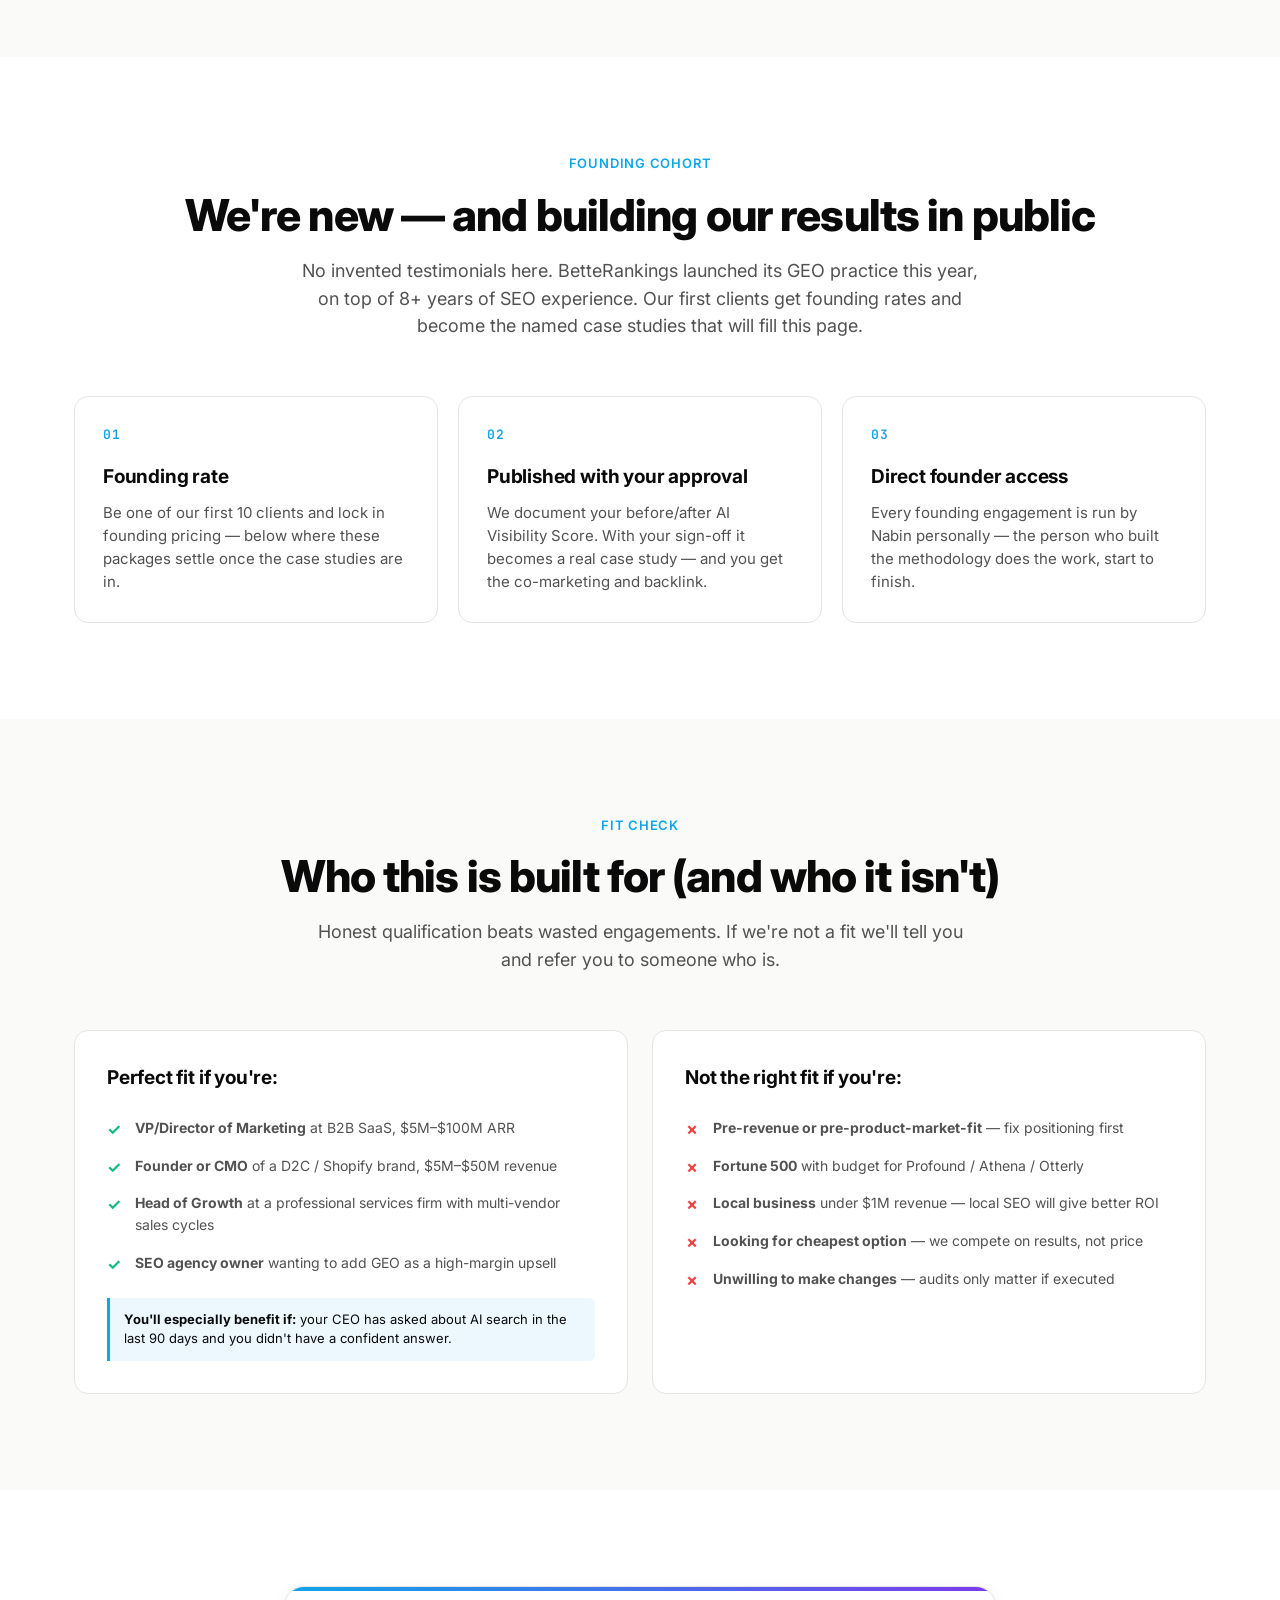
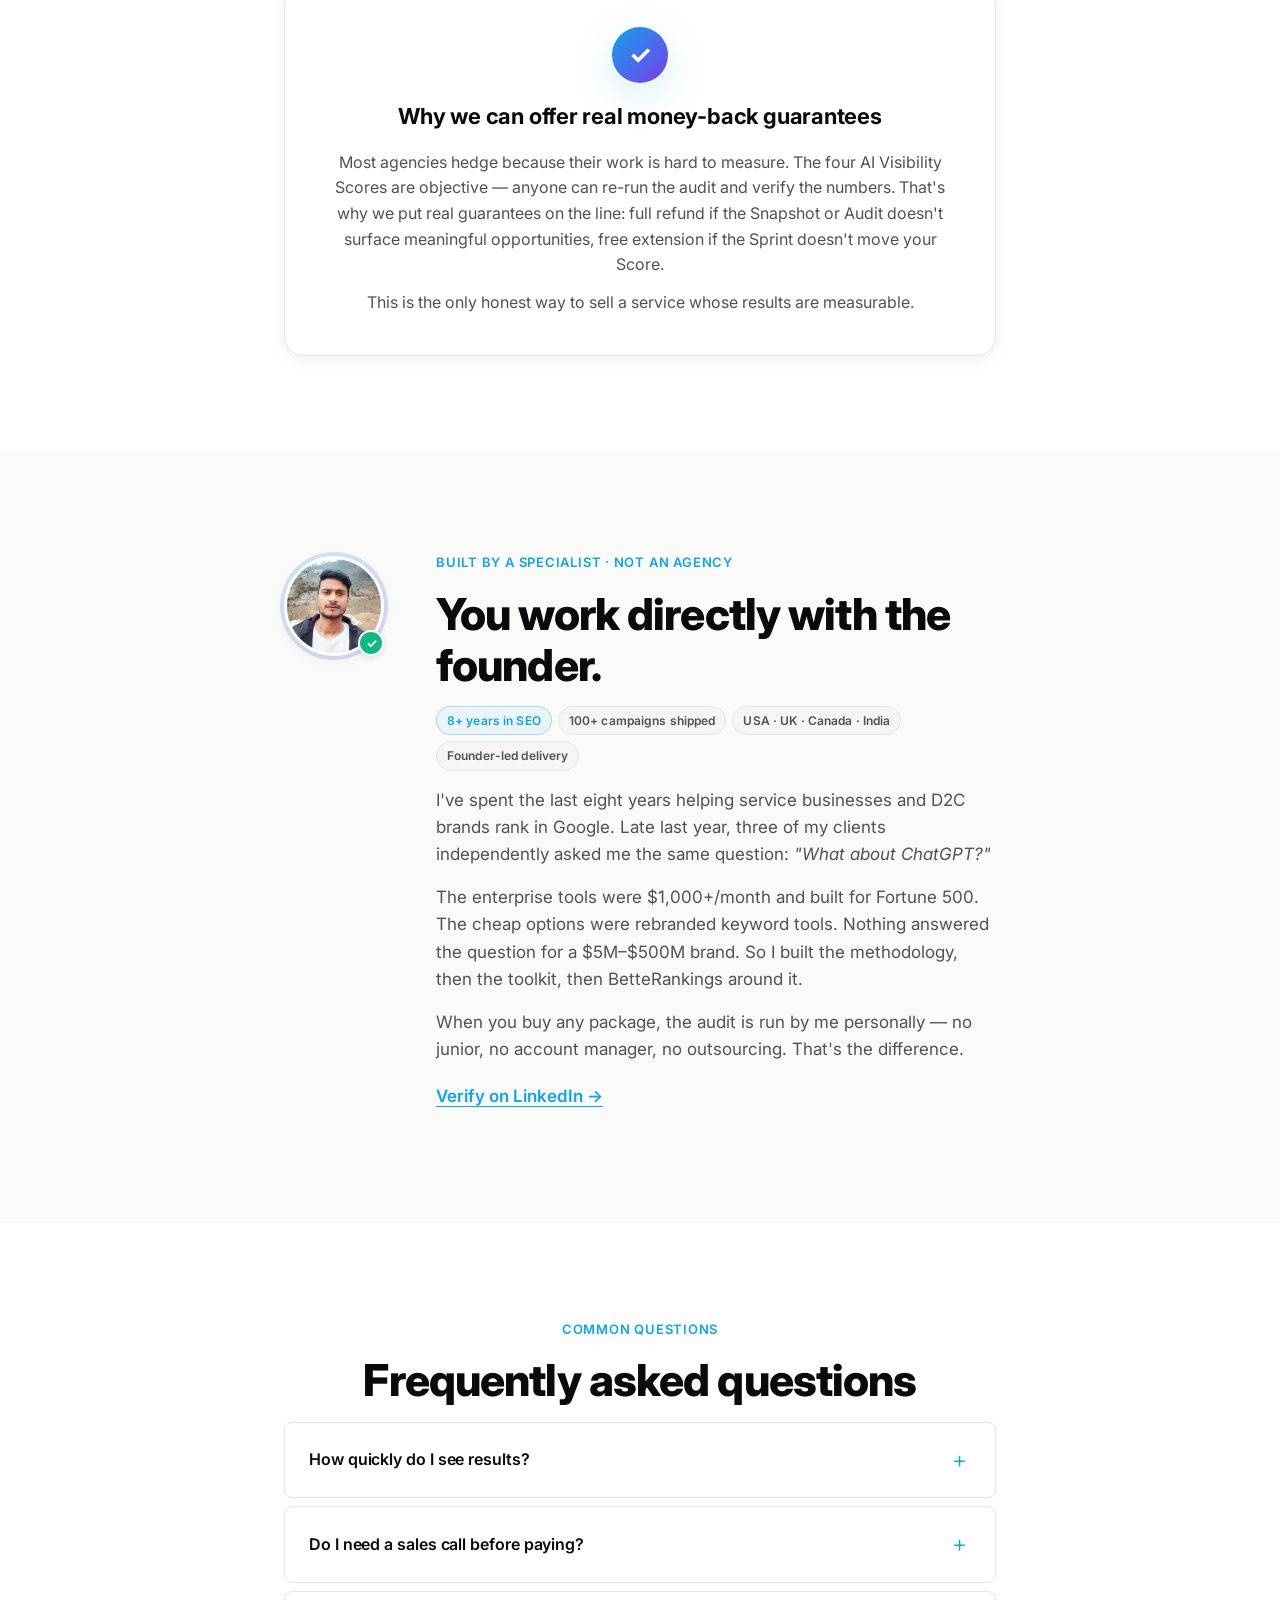
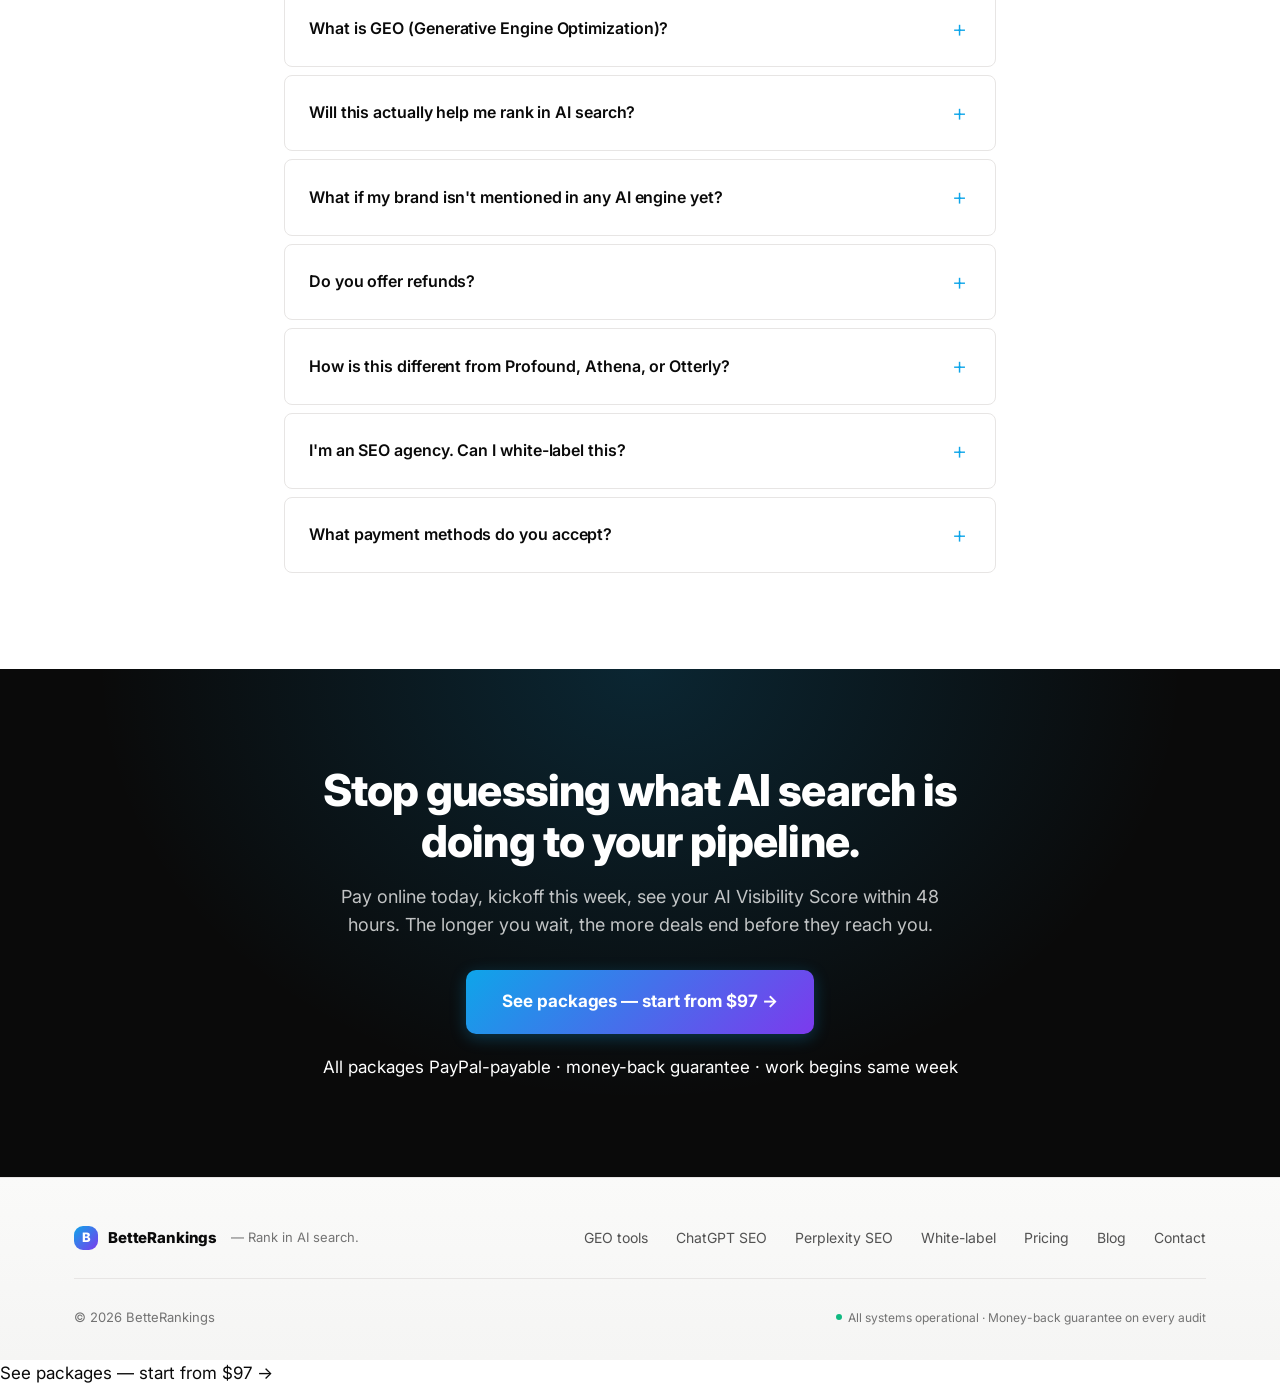
==== commit bba151e7: "Premium: animated AI-citation-network hero (canvas), robust pricing alignment fix, ::selection + scr" ====
--- a/index.html
+++ b/index.html
@@ -180,26 +180,12 @@
         </div>
       </div>
 
-      <!-- CSS-only "report preview" card for visual interest -->
-      <div class="hero-card" aria-hidden="true">
-        <div class="hc-header">
-          <div class="hc-title">Your AI Visibility Score</div>
-          <div class="hc-badge">SAMPLE</div>
-        </div>
-        <div class="hc-score">
-          <div class="hc-score-num"><span class="counter" data-target="28">28</span><small>/100</small></div>
-          <div class="hc-score-label">Lagging — large opportunity</div>
-        </div>
-        <div class="hc-bars">
-          <div class="hc-bar"><span class="hc-bar-label">Visibility Rate</span><span class="hc-bar-track"><span class="hc-bar-fill" style="--w:31%"></span></span><span class="hc-bar-val">31%</span></div>
-          <div class="hc-bar"><span class="hc-bar-label">Position Score</span><span class="hc-bar-track"><span class="hc-bar-fill" style="--w:42%"></span></span><span class="hc-bar-val">0.42</span></div>
-          <div class="hc-bar"><span class="hc-bar-label">Citation Share</span><span class="hc-bar-track"><span class="hc-bar-fill" style="--w:8%"></span></span><span class="hc-bar-val">8%</span></div>
-          <div class="hc-bar"><span class="hc-bar-label">Share of Voice</span><span class="hc-bar-track"><span class="hc-bar-fill" style="--w:14%"></span></span><span class="hc-bar-val">14%</span></div>
-        </div>
-        <div class="hc-foot">
-          <span class="hc-tag">3 wins identified</span>
-          <span class="hc-tag">90-day plan included</span>
-        </div>
+      <!-- Live animated "AI citation network": engines citing your brand, score climbing -->
+      <div class="hero-visual" role="img" aria-label="Live animation showing ChatGPT, Perplexity, Google AI and Gemini citing your brand as your AI visibility score climbs.">
+        <canvas class="geo-network" id="geoNetwork"></canvas>
+        <span class="hv-tag hv-tag-tl">Live AI citation map</span>
+        <div class="hv-score"><span class="hv-score-num" id="hvScore">0</span><span class="hv-score-unit">/100 AI visibility</span></div>
+        <span class="hv-tag hv-tag-br">ChatGPT · Perplexity · Google AI · Gemini</span>
       </div>
     </div>
   </section>
@@ -833,5 +819,6 @@
   </a>
 
   <script src="script.js"></script>
+  <script src="geo-hero.js" defer></script>
 </body>
 </html>
--- a/styles.css
+++ b/styles.css
@@ -649,12 +649,44 @@
   .pricing-grid.pricing-4col { grid-template-columns: 1fr; }
 }
 /* keep buy buttons aligned across cards despite variable-length copy */
-.price-outcome { min-height: 68px; }
-.price-guarantee { min-height: 50px; }
+.price-outcome { min-height: 72px; }
+.price-guarantee { min-height: 58px; display: flex; align-items: center; }
+.paypal-trust { min-height: 34px; display: flex; align-items: center; justify-content: center; text-align: center; }
+.price-fineprint { min-height: 34px; }
 .trust-badges svg, .announce-bar svg { width: 15px; height: 15px; vertical-align: -3px; margin-right: 4px; opacity: 0.85; }
 .check-list { list-style: none; margin: 18px 0 0; padding: 0; }
 .check-list li { position: relative; padding: 8px 0 8px 30px; font-size: 16px; color: var(--color-text, #1a2233); line-height: 1.55; }
 .check-list li::before { content: '\2713'; position: absolute; left: 0; top: 8px; width: 20px; height: 20px; line-height: 20px; text-align: center; font-size: 12px; font-weight: 700; color: #fff; background: linear-gradient(135deg, #0EA5E9, #7C3AED); border-radius: 50%; }
+
+/* === Animated AI-citation-network hero visual === */
+.hero-visual {
+  position: relative;
+  width: 100%;
+  aspect-ratio: 1 / 0.9;
+  min-height: 380px;
+  max-height: 520px;
+  border-radius: var(--radius-lg);
+  background: radial-gradient(120% 100% at 62% 38%, #ffffff 0%, #f3f6fb 60%, #e9eef7 100%);
+  border: 1px solid var(--color-border);
+  box-shadow: var(--shadow-lg);
+  overflow: hidden;
+}
+.geo-network { position: absolute; inset: 0; width: 100%; height: 100%; display: block; }
+.hv-tag { position: absolute; font-size: 11px; font-weight: 600; letter-spacing: 0.04em; text-transform: uppercase; color: var(--color-text-soft); pointer-events: none; }
+.hv-tag-tl { left: 22px; top: 20px; display: inline-flex; align-items: center; gap: 8px; }
+.hv-tag-tl::before { content: ''; width: 7px; height: 7px; border-radius: 50%; background: var(--color-success); animation: hvPulse 2.2s ease-in-out infinite; }
+.hv-tag-br { right: 18px; bottom: 20px; max-width: 56%; text-align: right; text-transform: none; letter-spacing: 0; font-weight: 500; font-size: 10.5px; }
+.hv-score { position: absolute; left: 22px; bottom: 16px; display: flex; align-items: baseline; gap: 7px; pointer-events: none; }
+.hv-score-num { font-size: 42px; font-weight: 800; letter-spacing: -0.03em; line-height: 1; background: var(--color-grad); -webkit-background-clip: text; background-clip: text; -webkit-text-fill-color: transparent; }
+.hv-score-unit { font-size: 13px; font-weight: 500; color: var(--color-text-soft); }
+@keyframes hvPulse { 0%, 100% { box-shadow: 0 0 0 0 rgba(16,185,129,0.4); } 50% { box-shadow: 0 0 0 6px rgba(16,185,129,0); } }
+
+/* === Premium polish === */
+::selection { background: rgba(14,165,233,0.20); color: var(--color-text); }
+::-webkit-scrollbar { width: 11px; height: 11px; }
+::-webkit-scrollbar-track { background: transparent; }
+::-webkit-scrollbar-thumb { background: #d6d3d1; border-radius: 8px; border: 3px solid #ffffff; }
+::-webkit-scrollbar-thumb:hover { background: #b9b5b1; }
 .price-card {
   padding: 32px 24px;
   background: white;
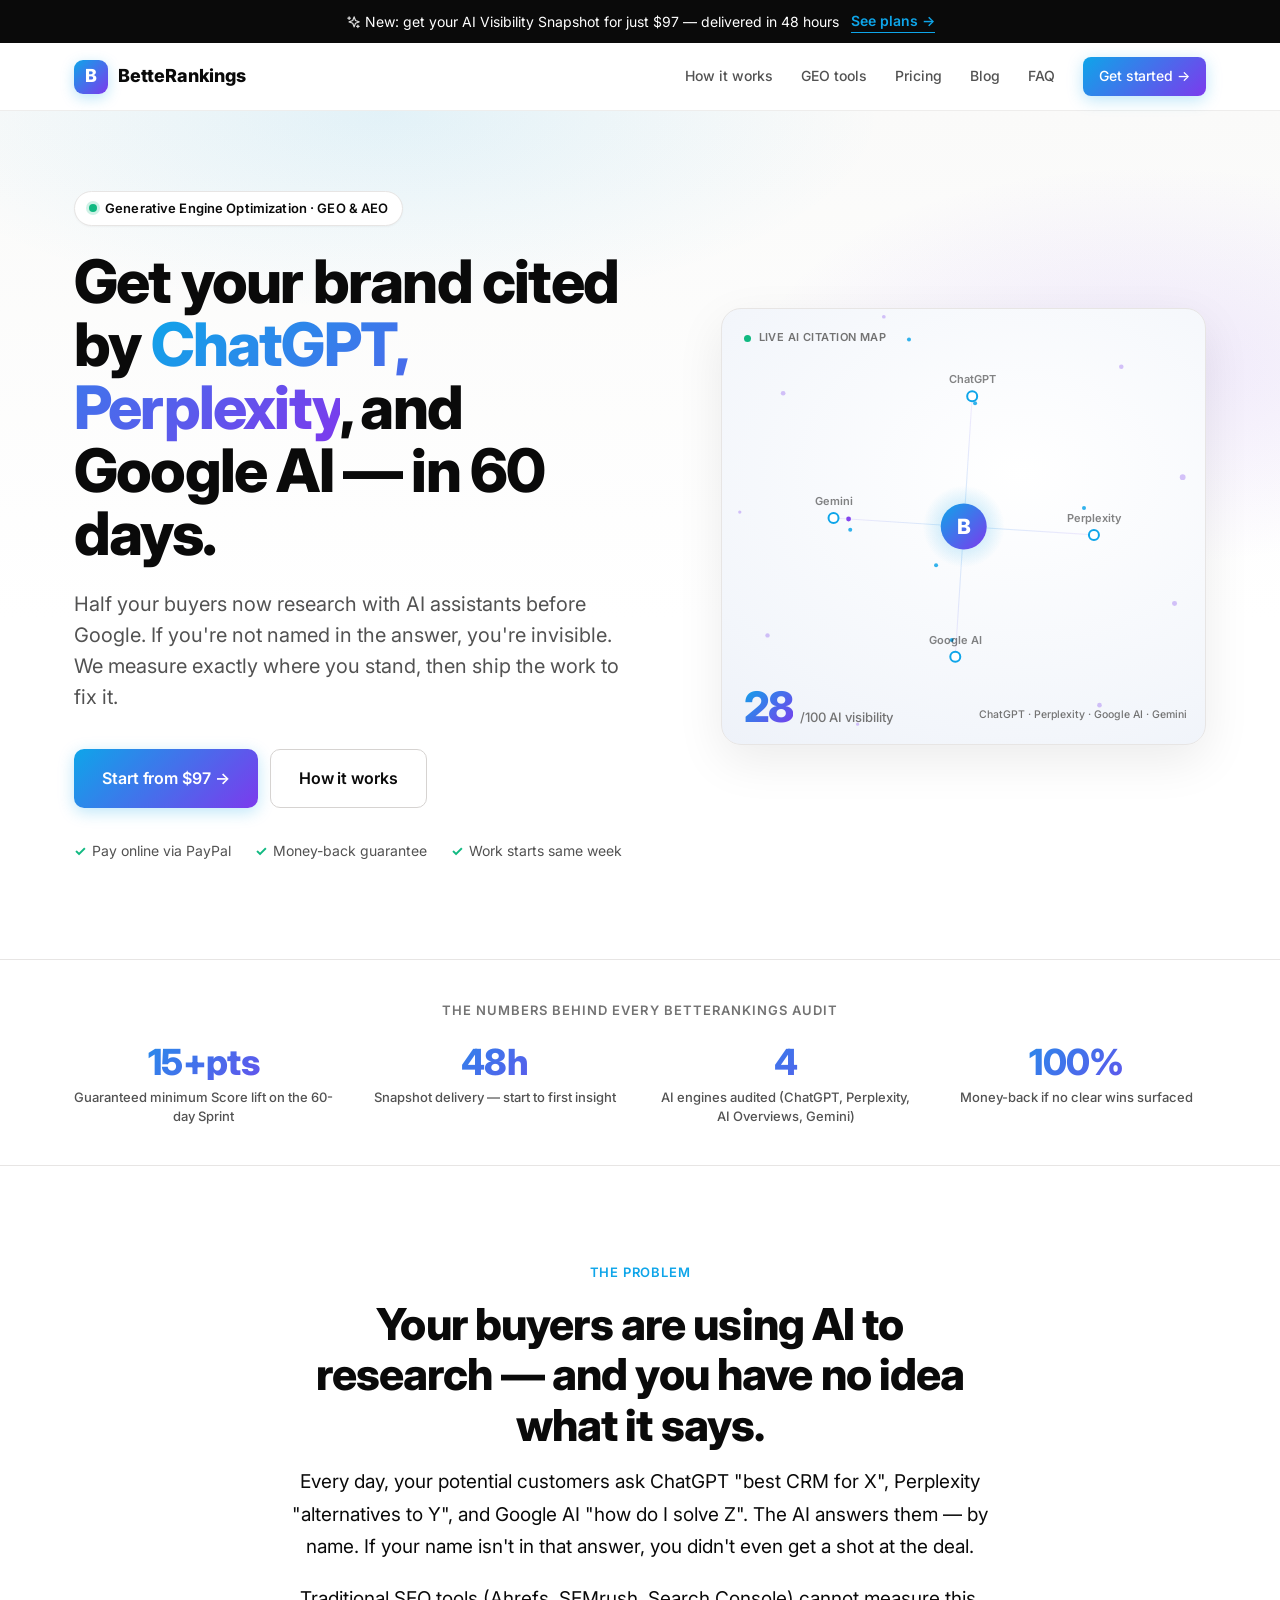
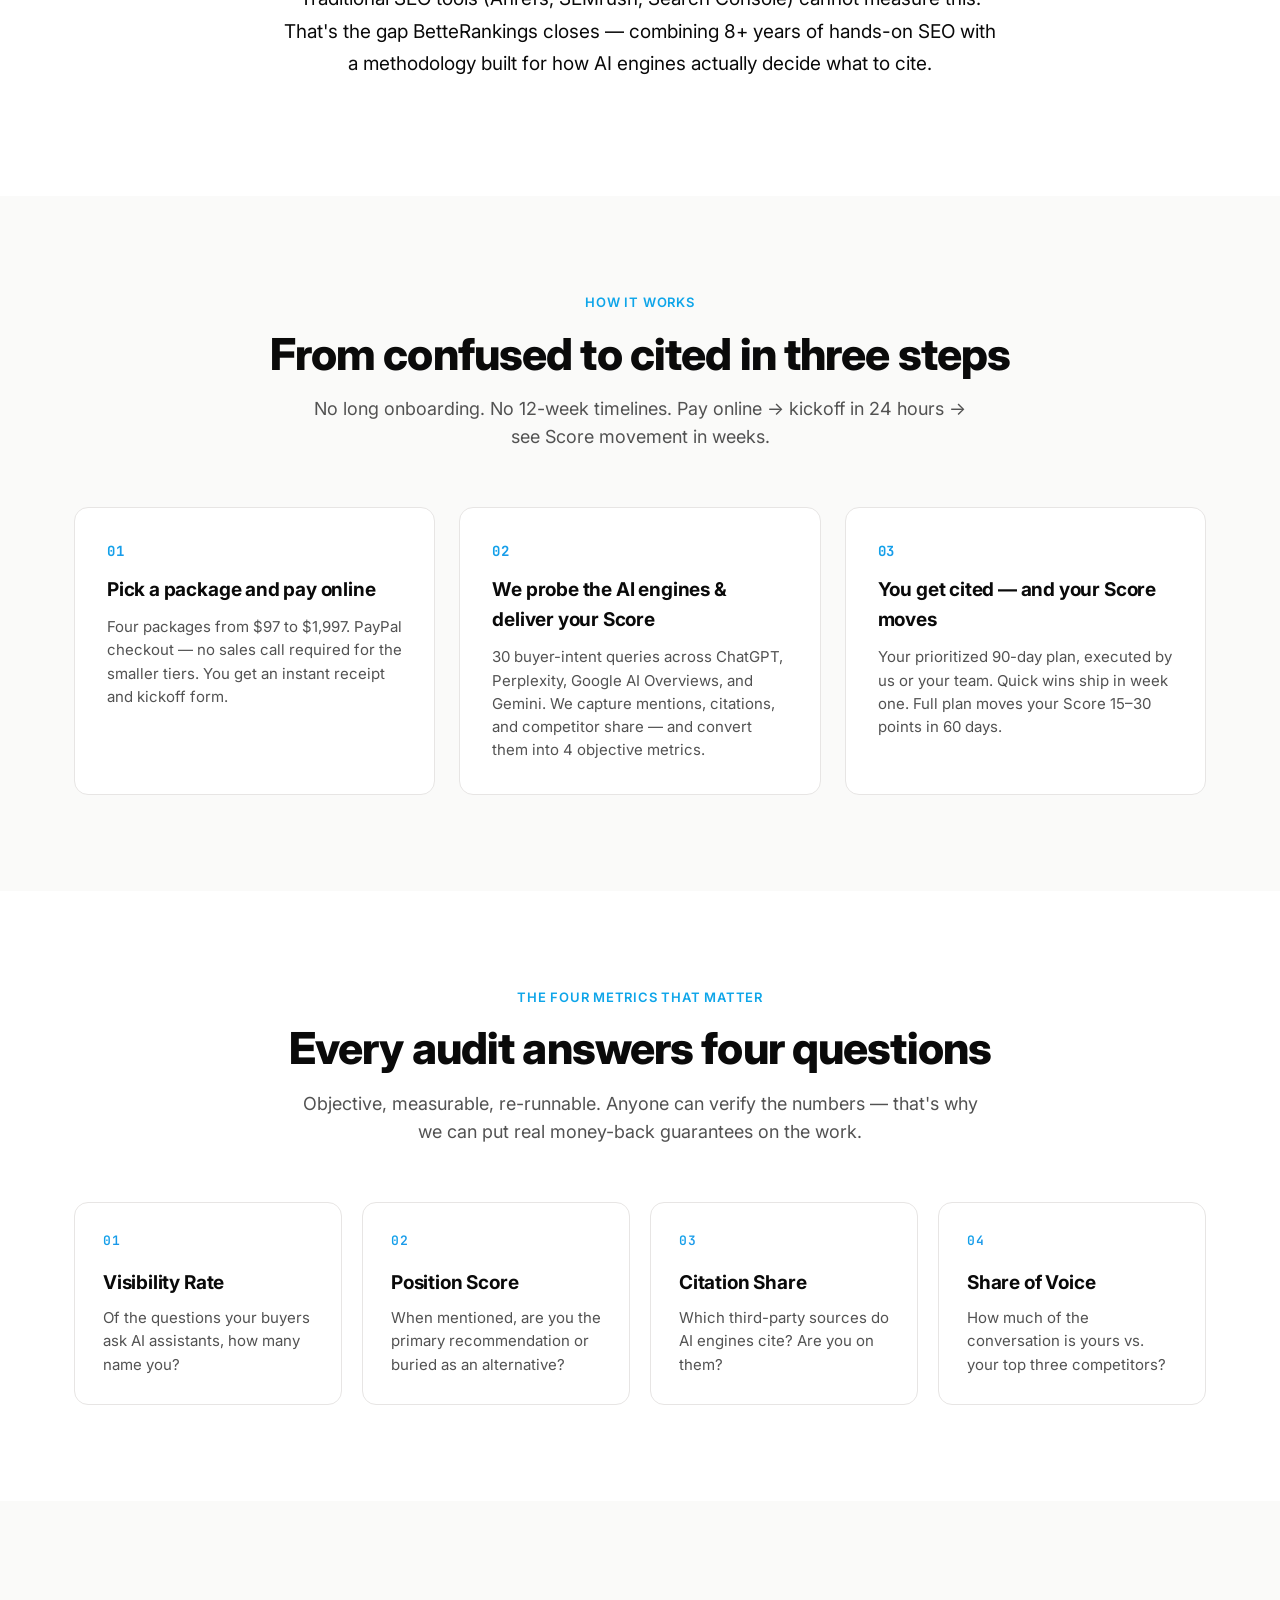
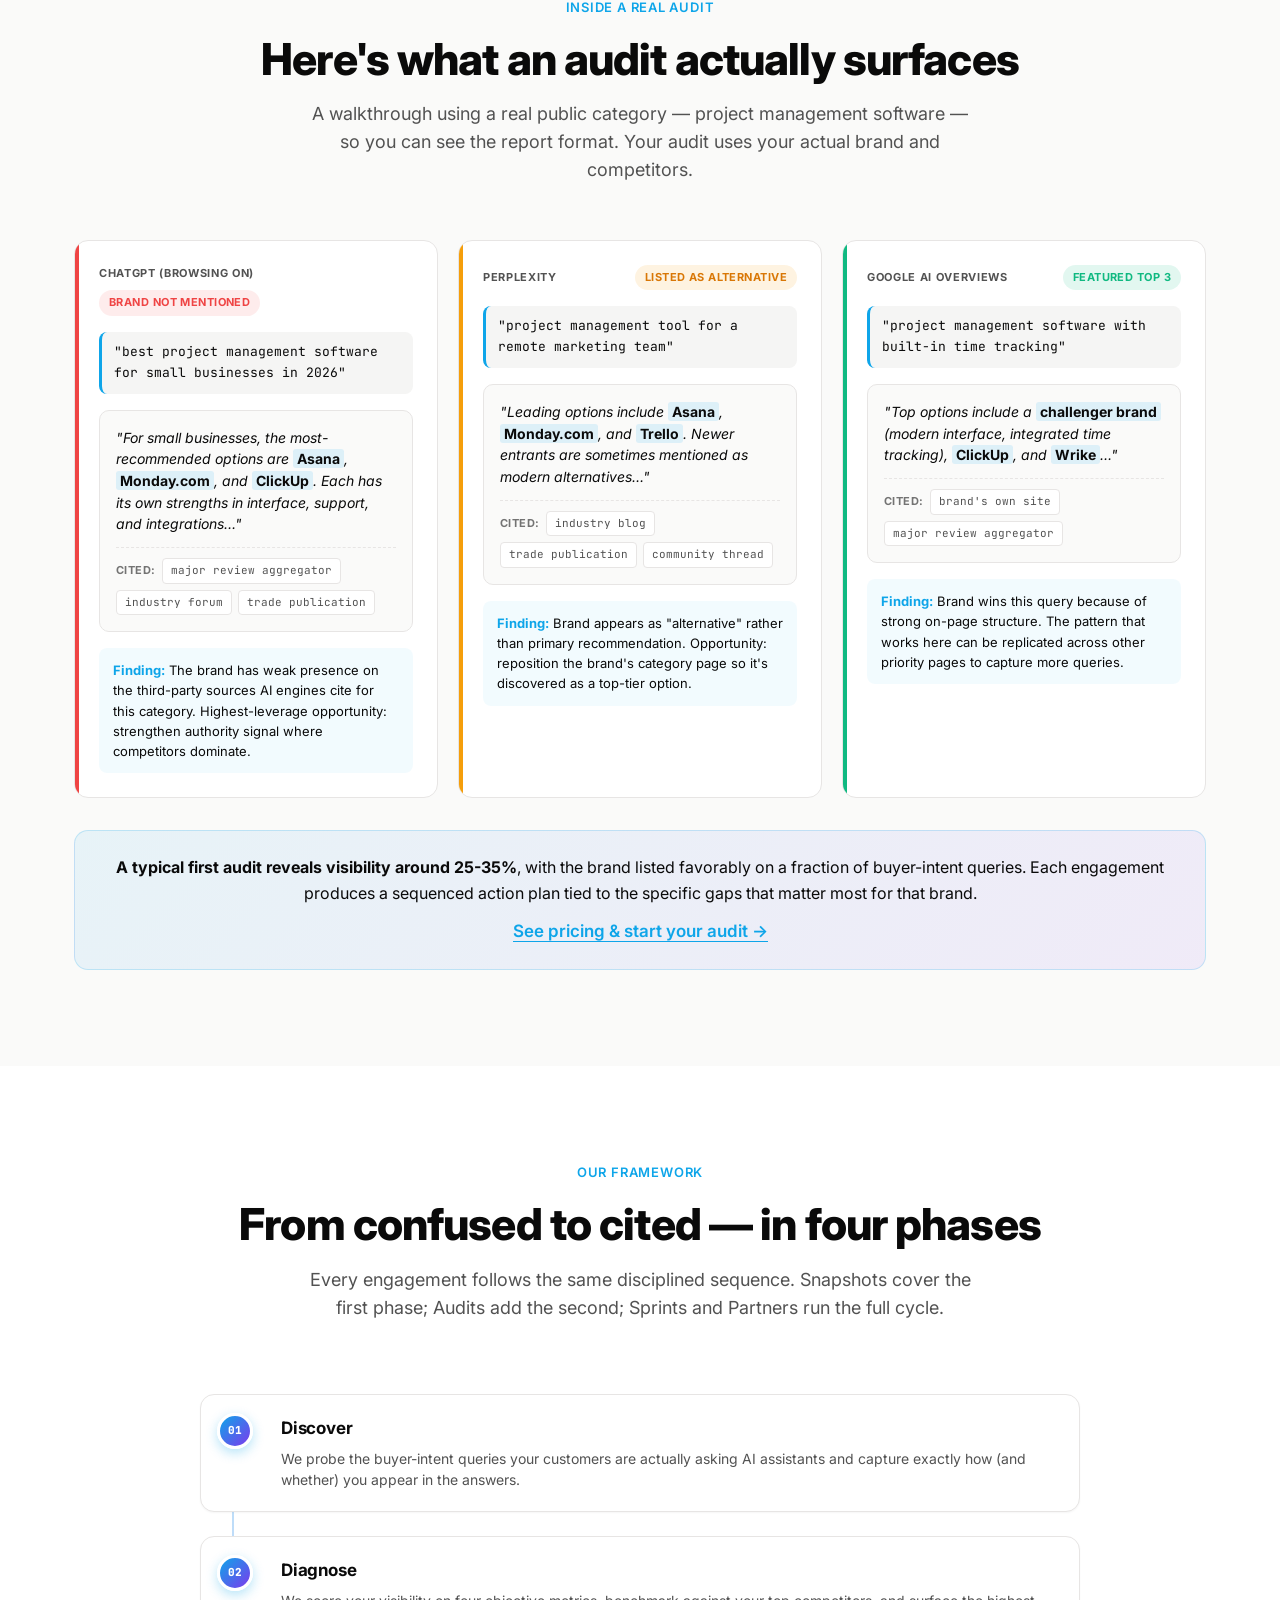
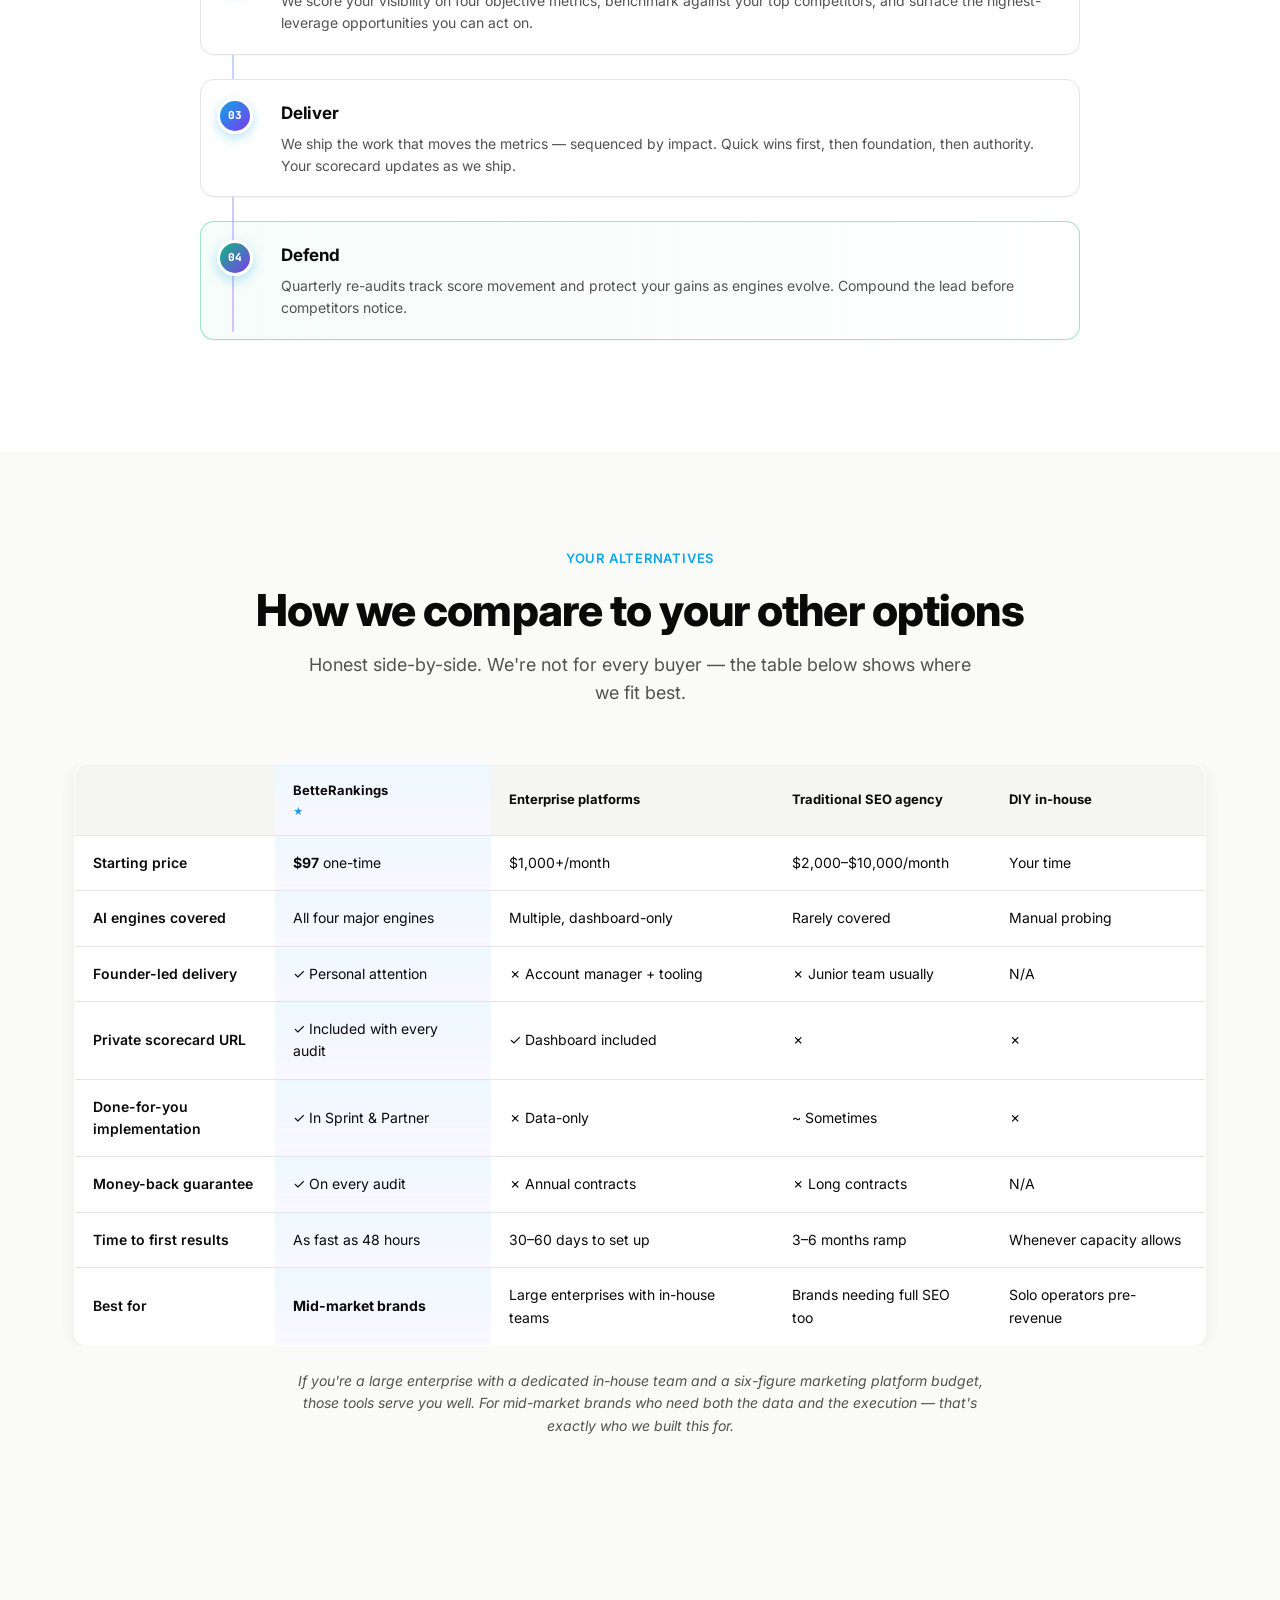
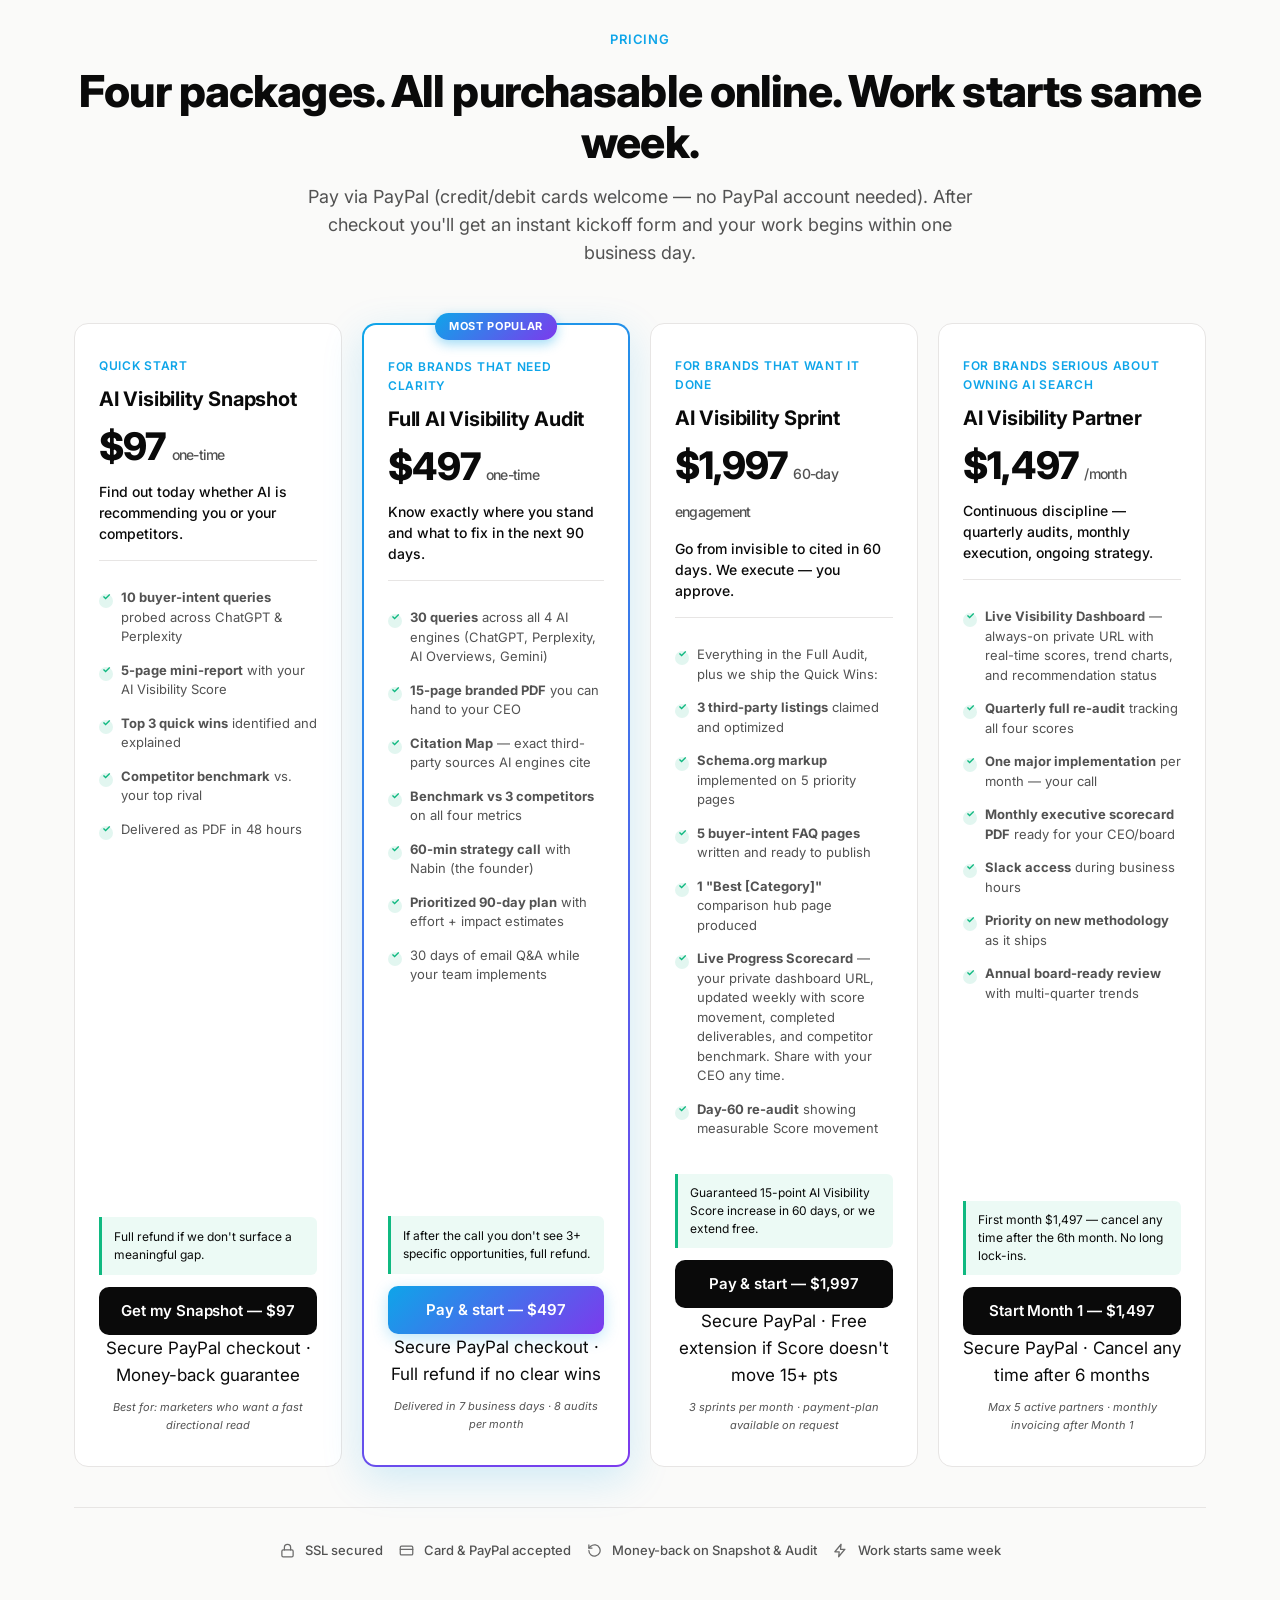
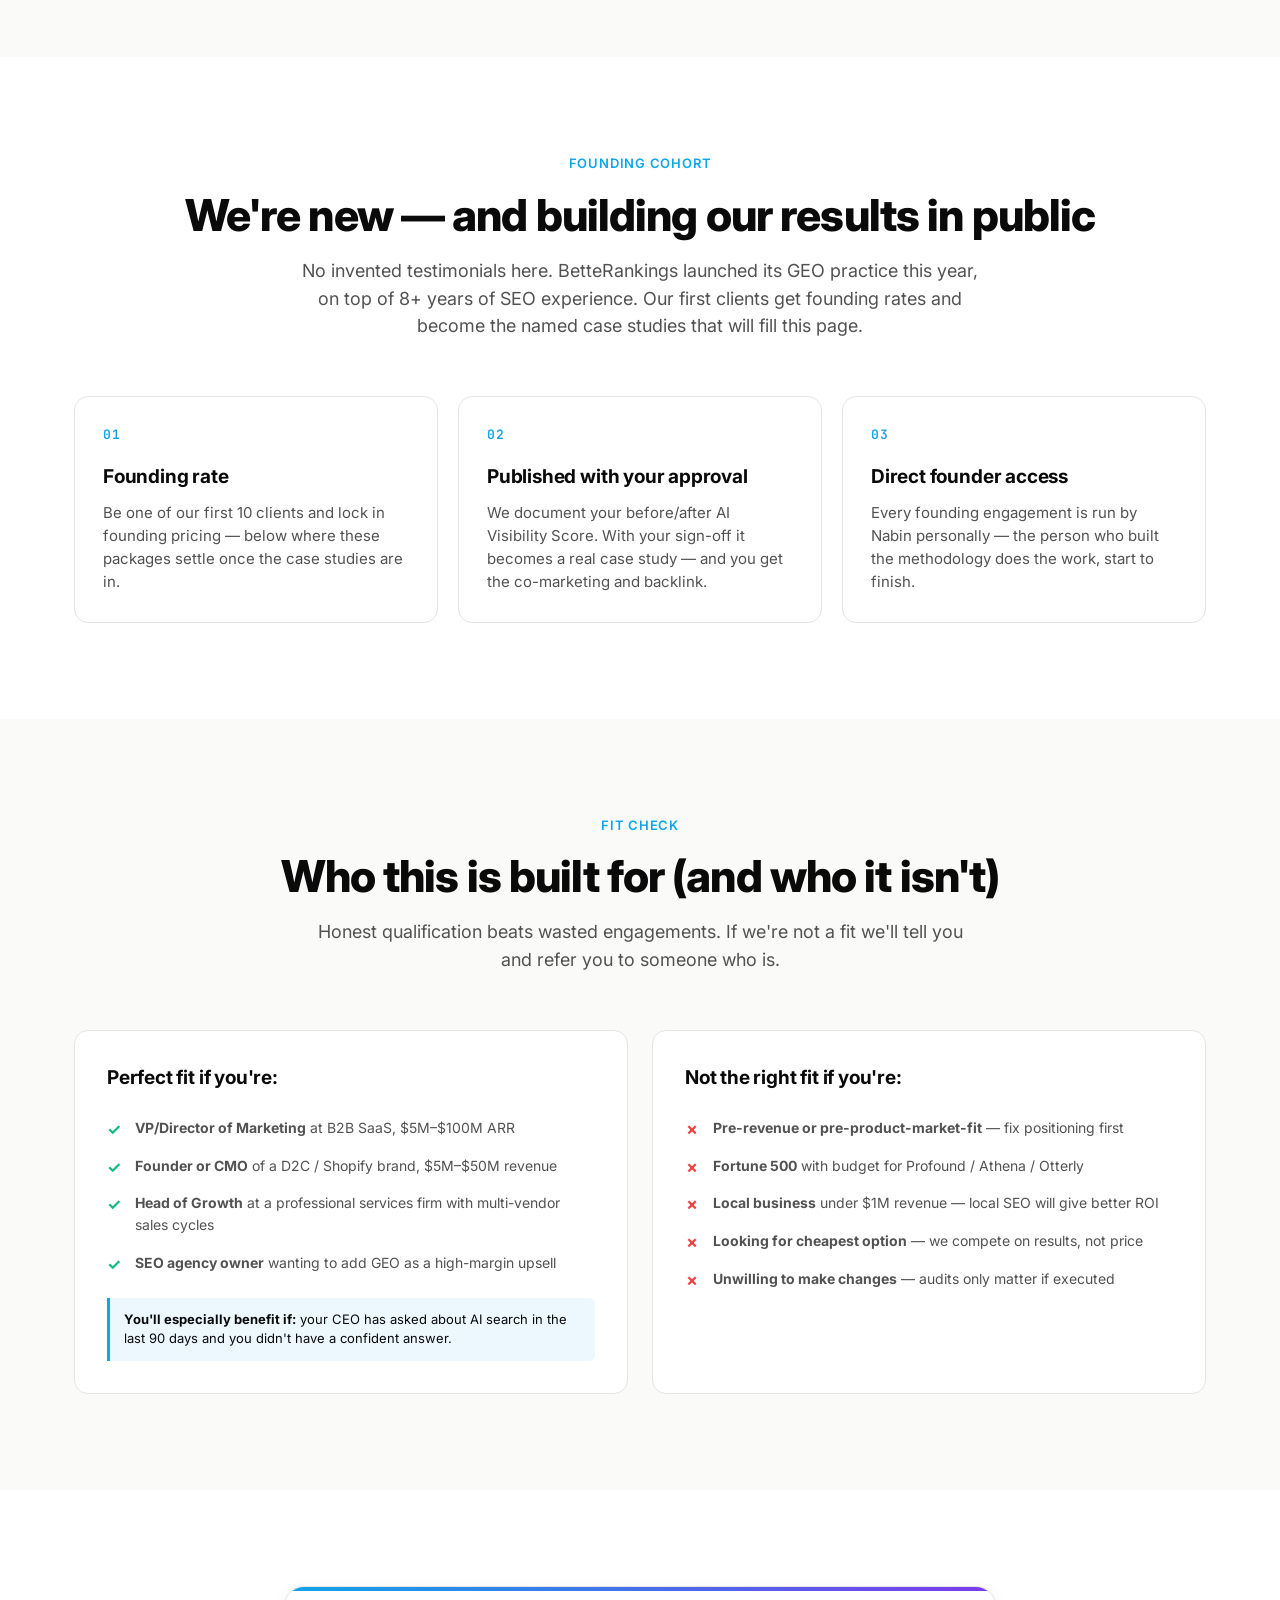
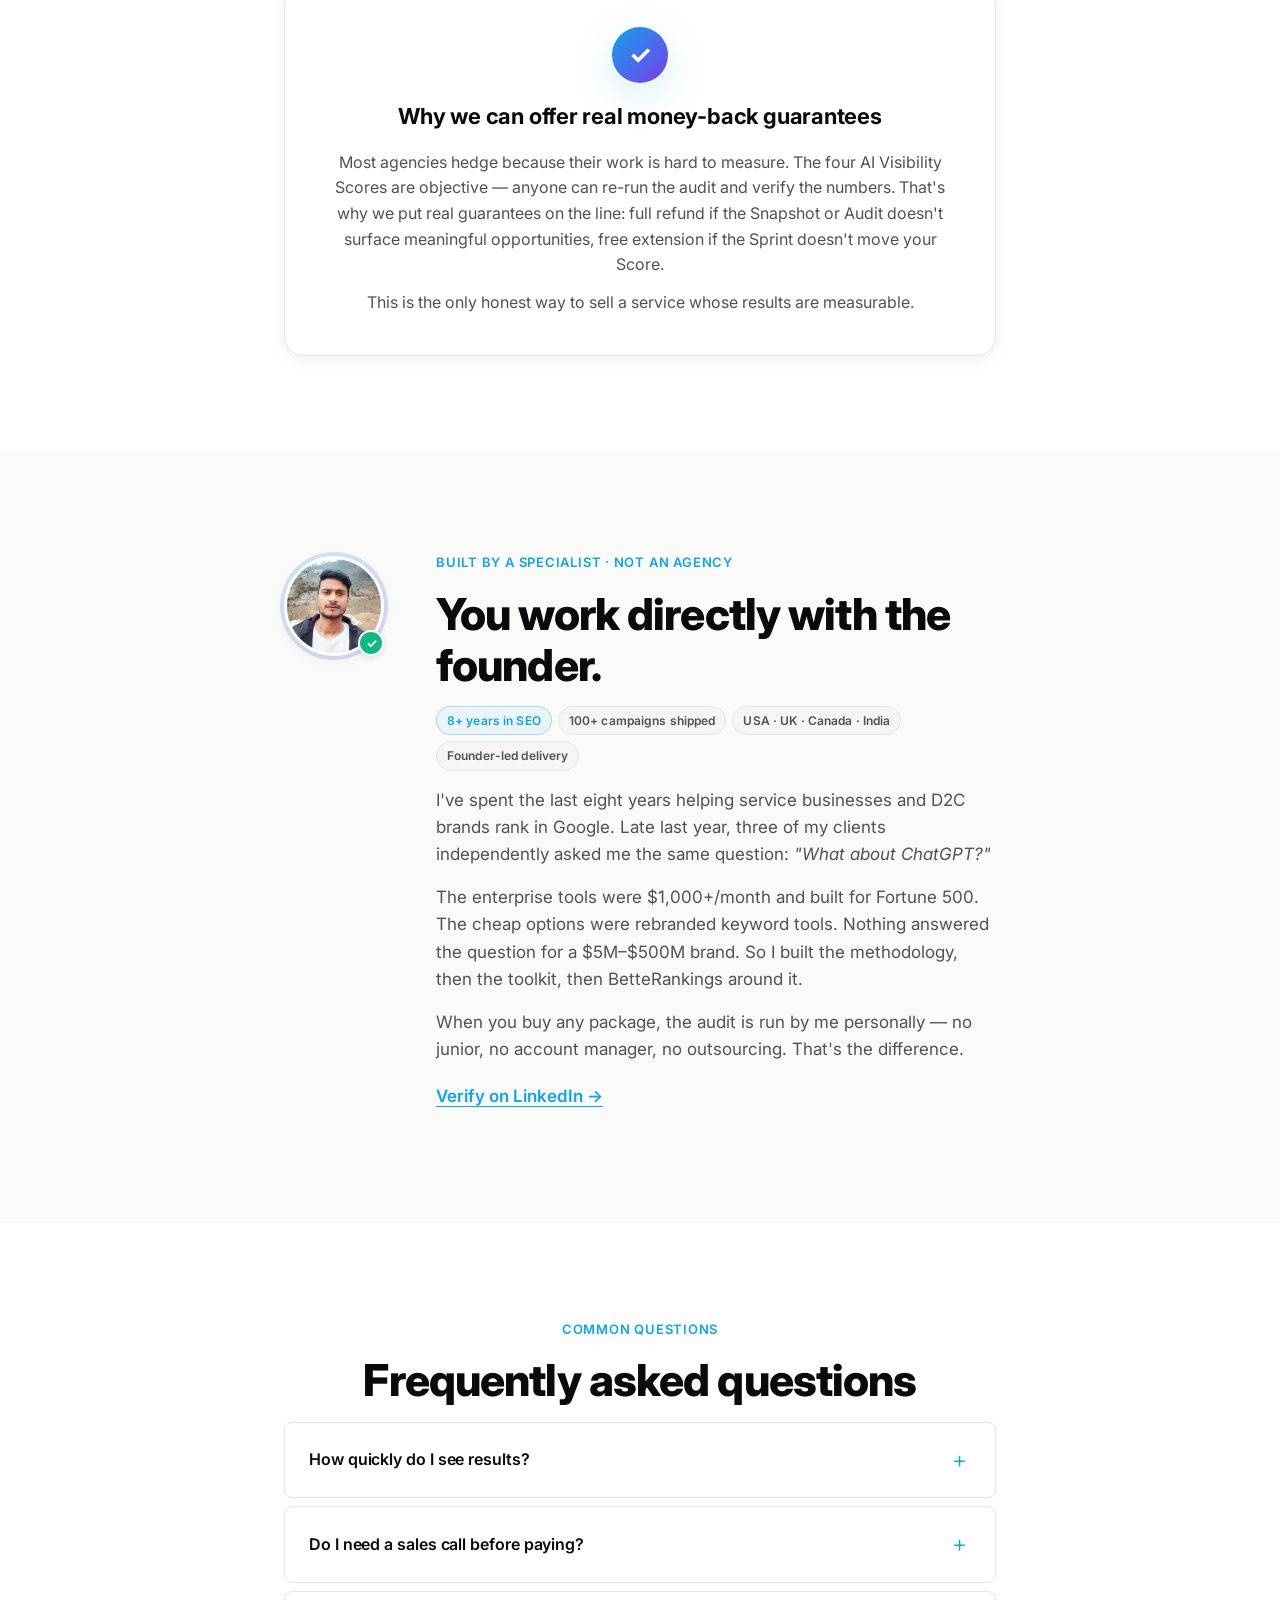
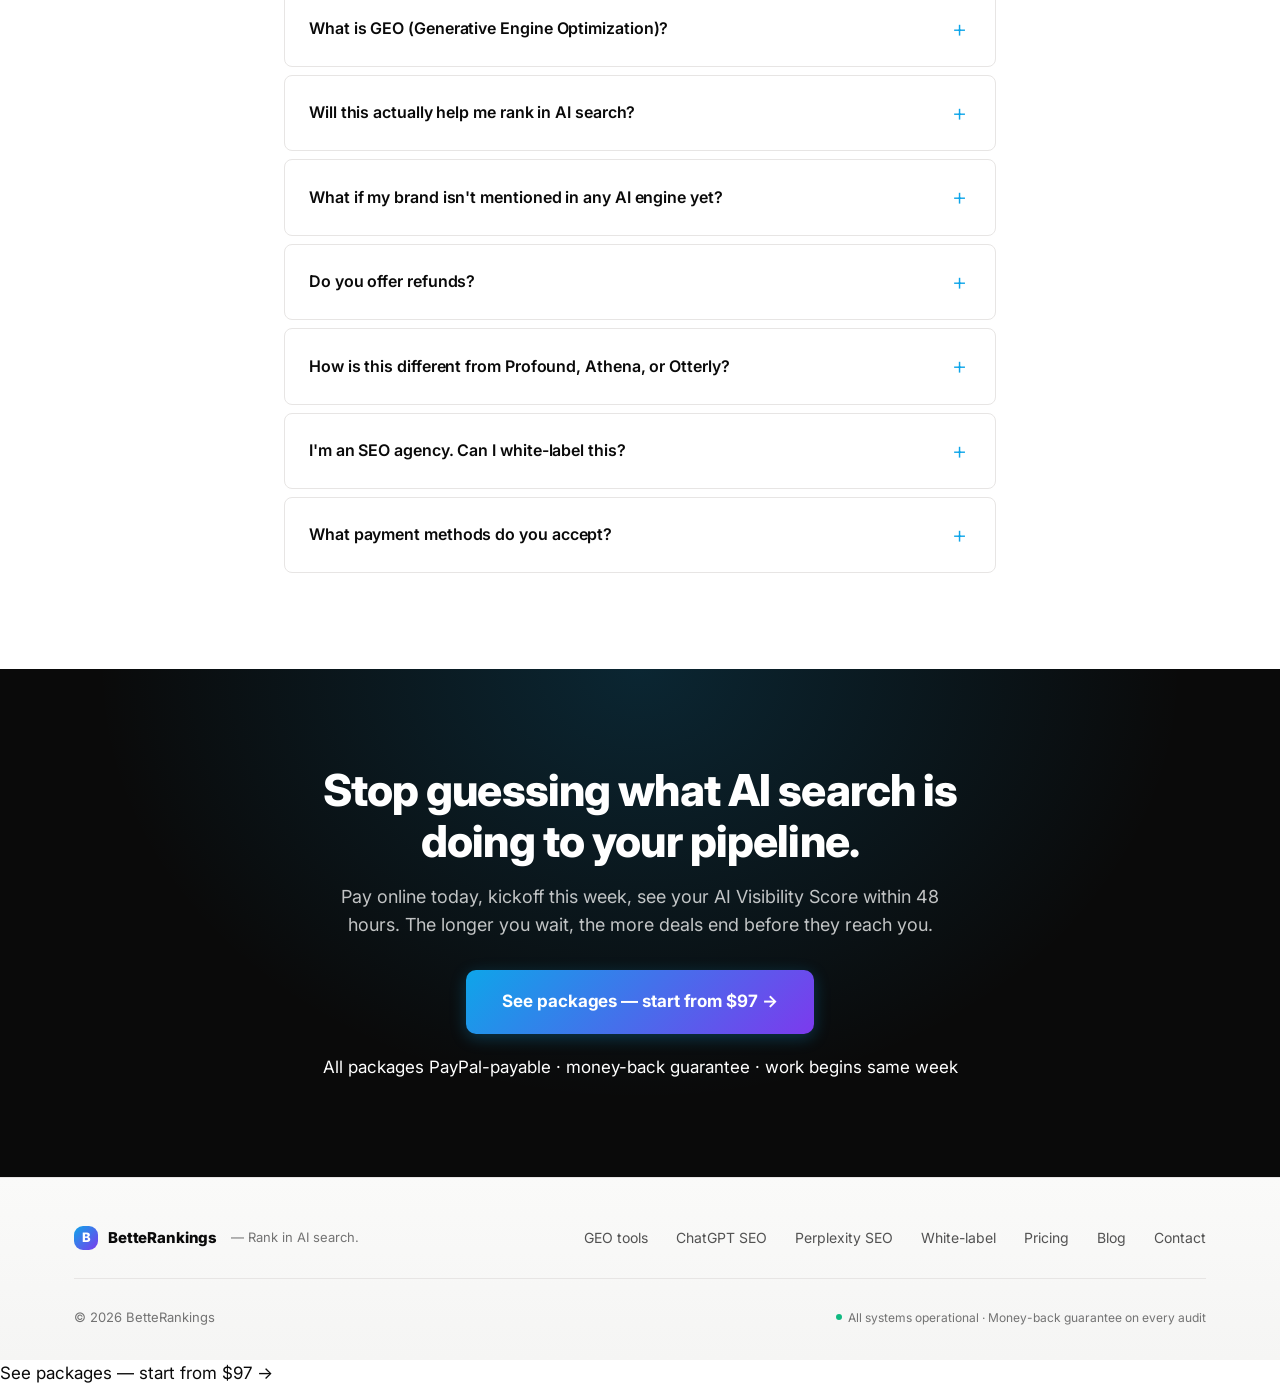
==== commit 4f01d082: "Hero score: baseline 24 climbing to 74 (robust on first frame regardless of rAF state)" ====
--- a/index.html
+++ b/index.html
@@ -184,7 +184,7 @@
       <div class="hero-visual" role="img" aria-label="Live animation showing ChatGPT, Perplexity, Google AI and Gemini citing your brand as your AI visibility score climbs.">
         <canvas class="geo-network" id="geoNetwork"></canvas>
         <span class="hv-tag hv-tag-tl">Live AI citation map</span>
-        <div class="hv-score"><span class="hv-score-num" id="hvScore">0</span><span class="hv-score-unit">/100 AI visibility</span></div>
+        <div class="hv-score"><span class="hv-score-num" id="hvScore">24</span><span class="hv-score-unit">/100 AI visibility</span></div>
         <span class="hv-tag hv-tag-br">ChatGPT · Perplexity · Google AI · Gemini</span>
       </div>
     </div>
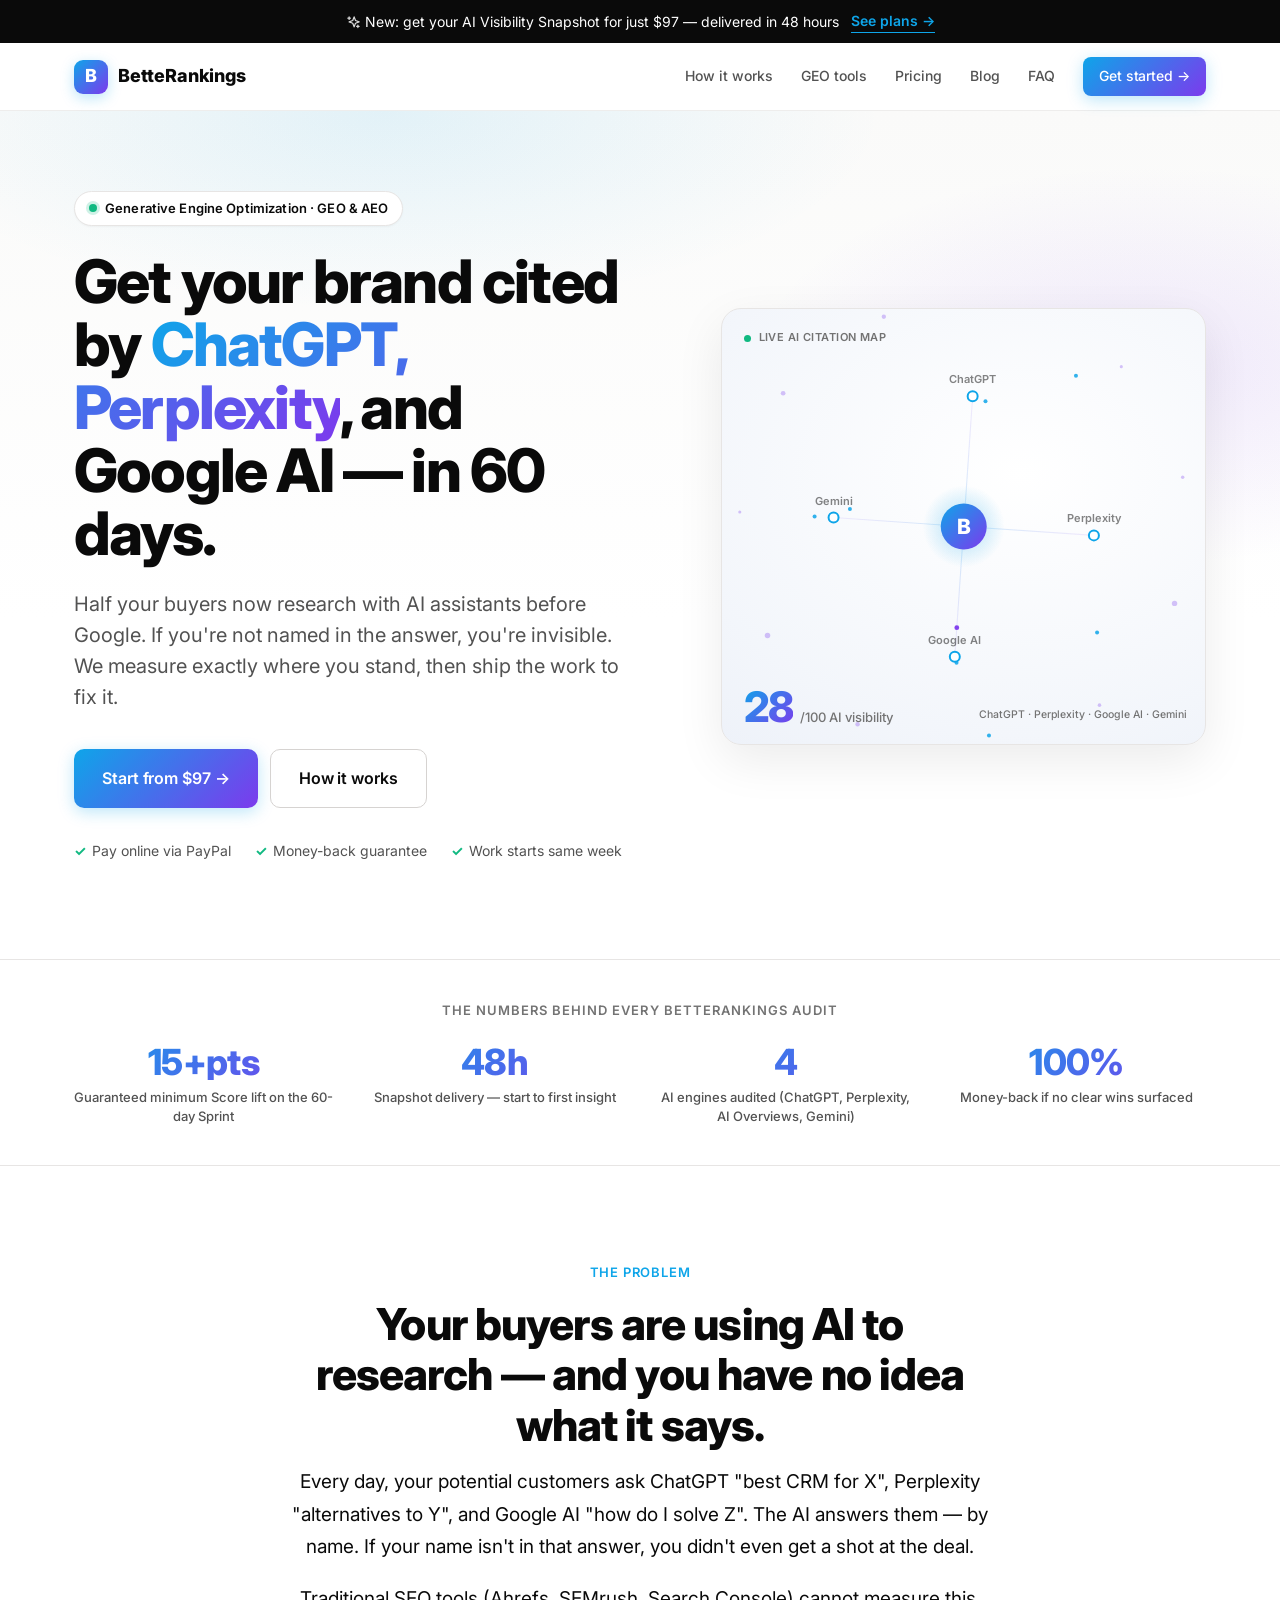
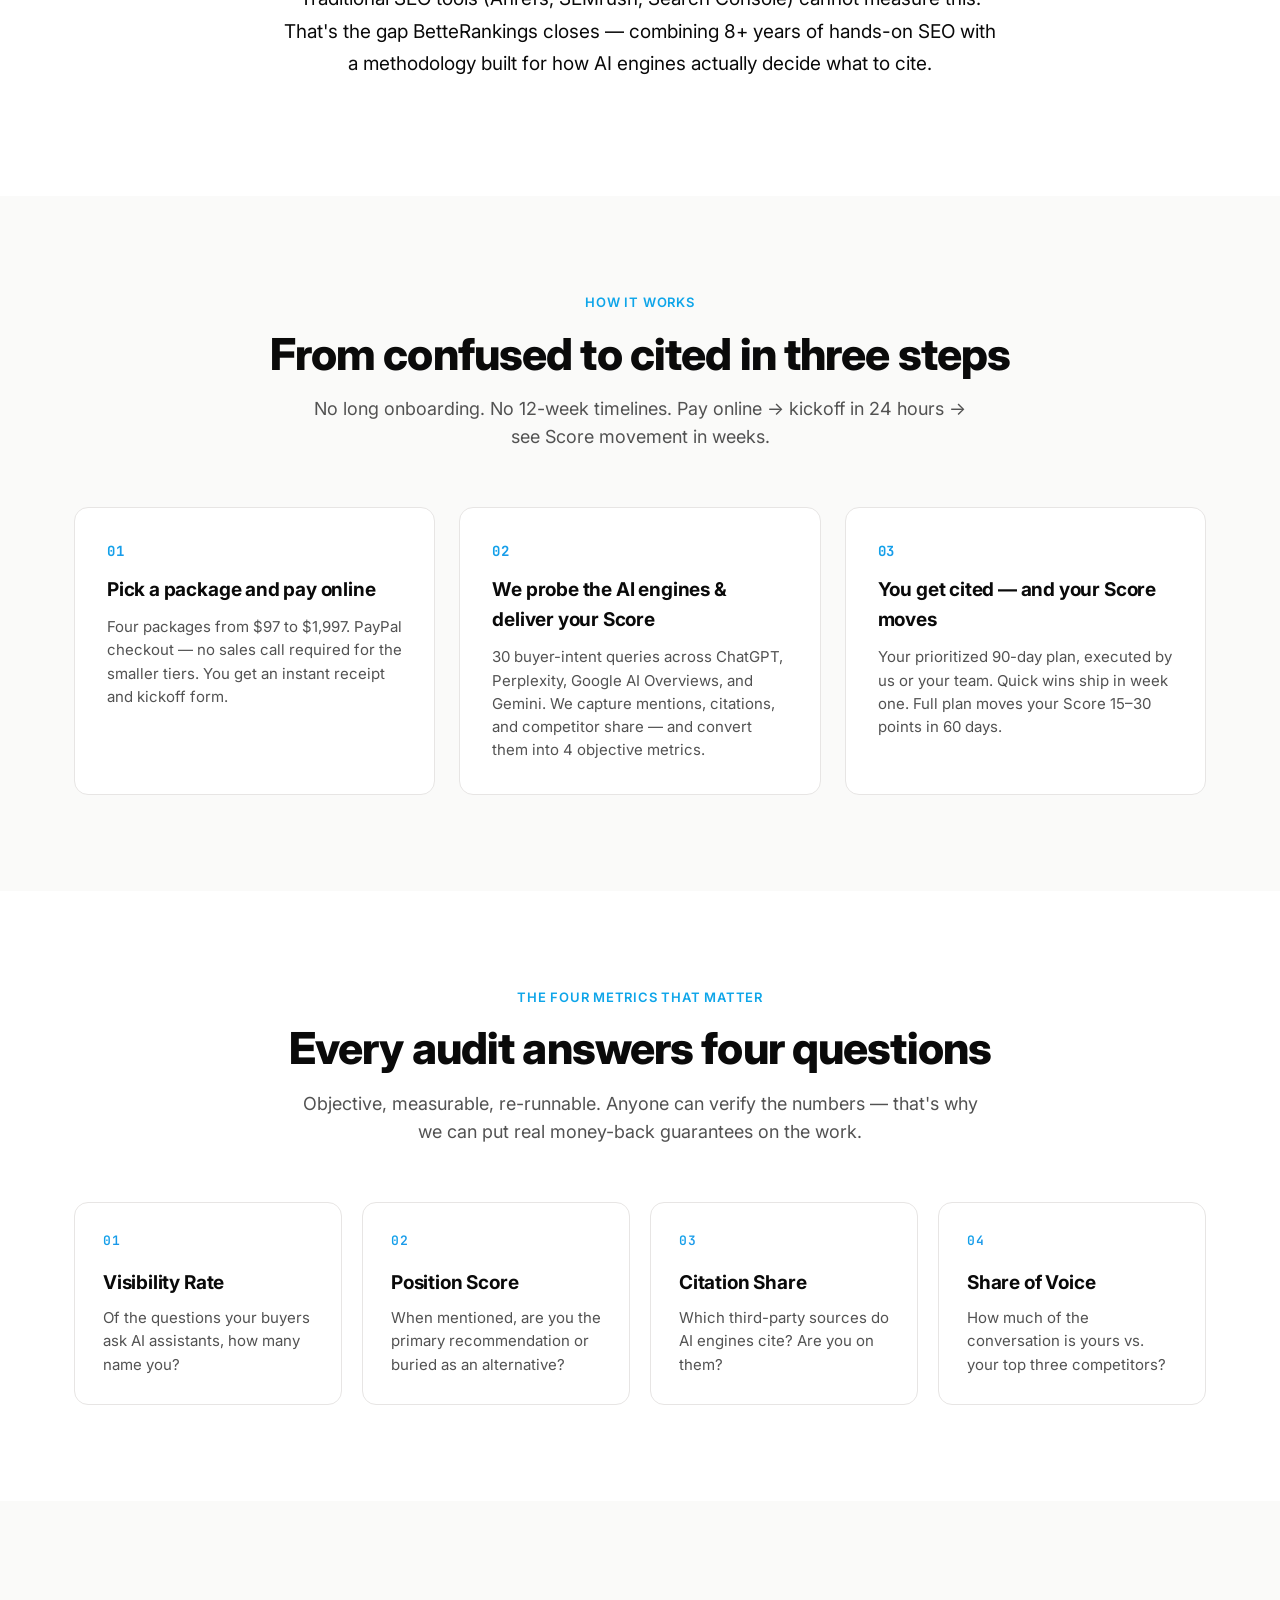
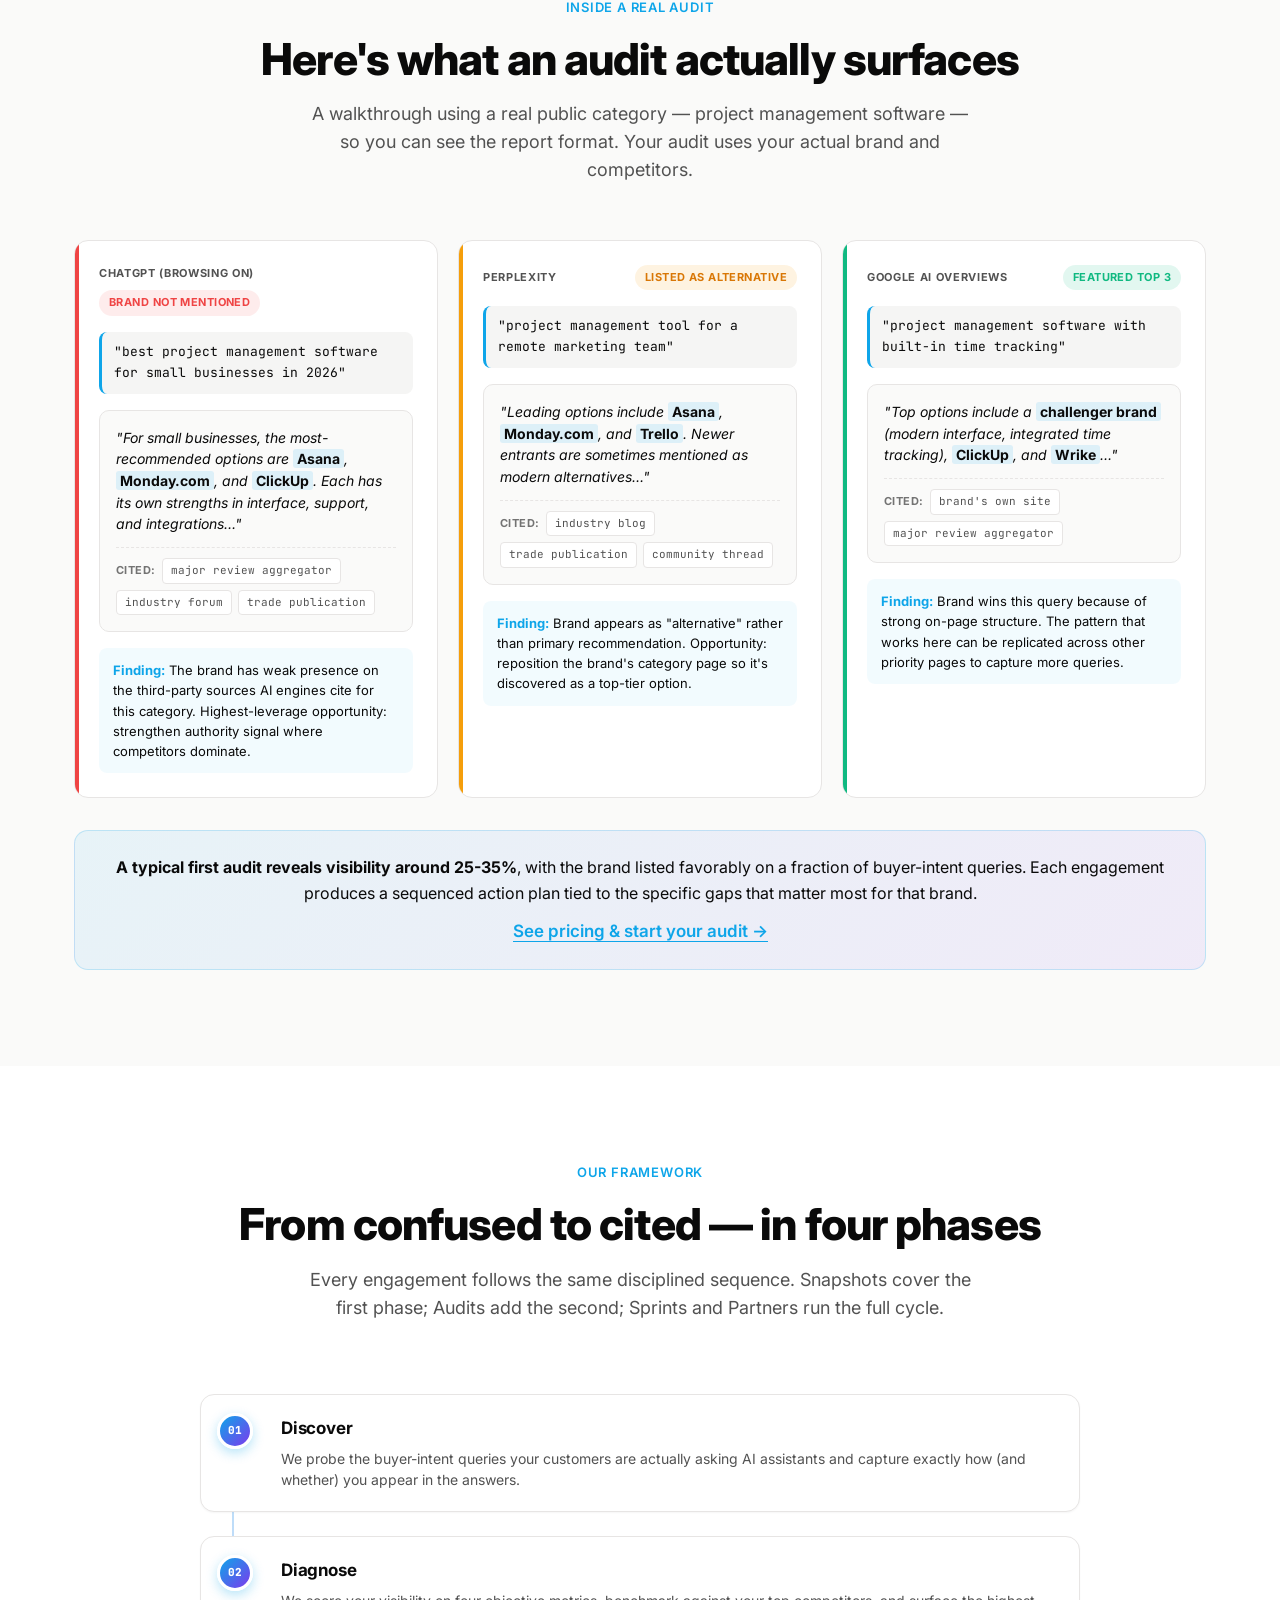
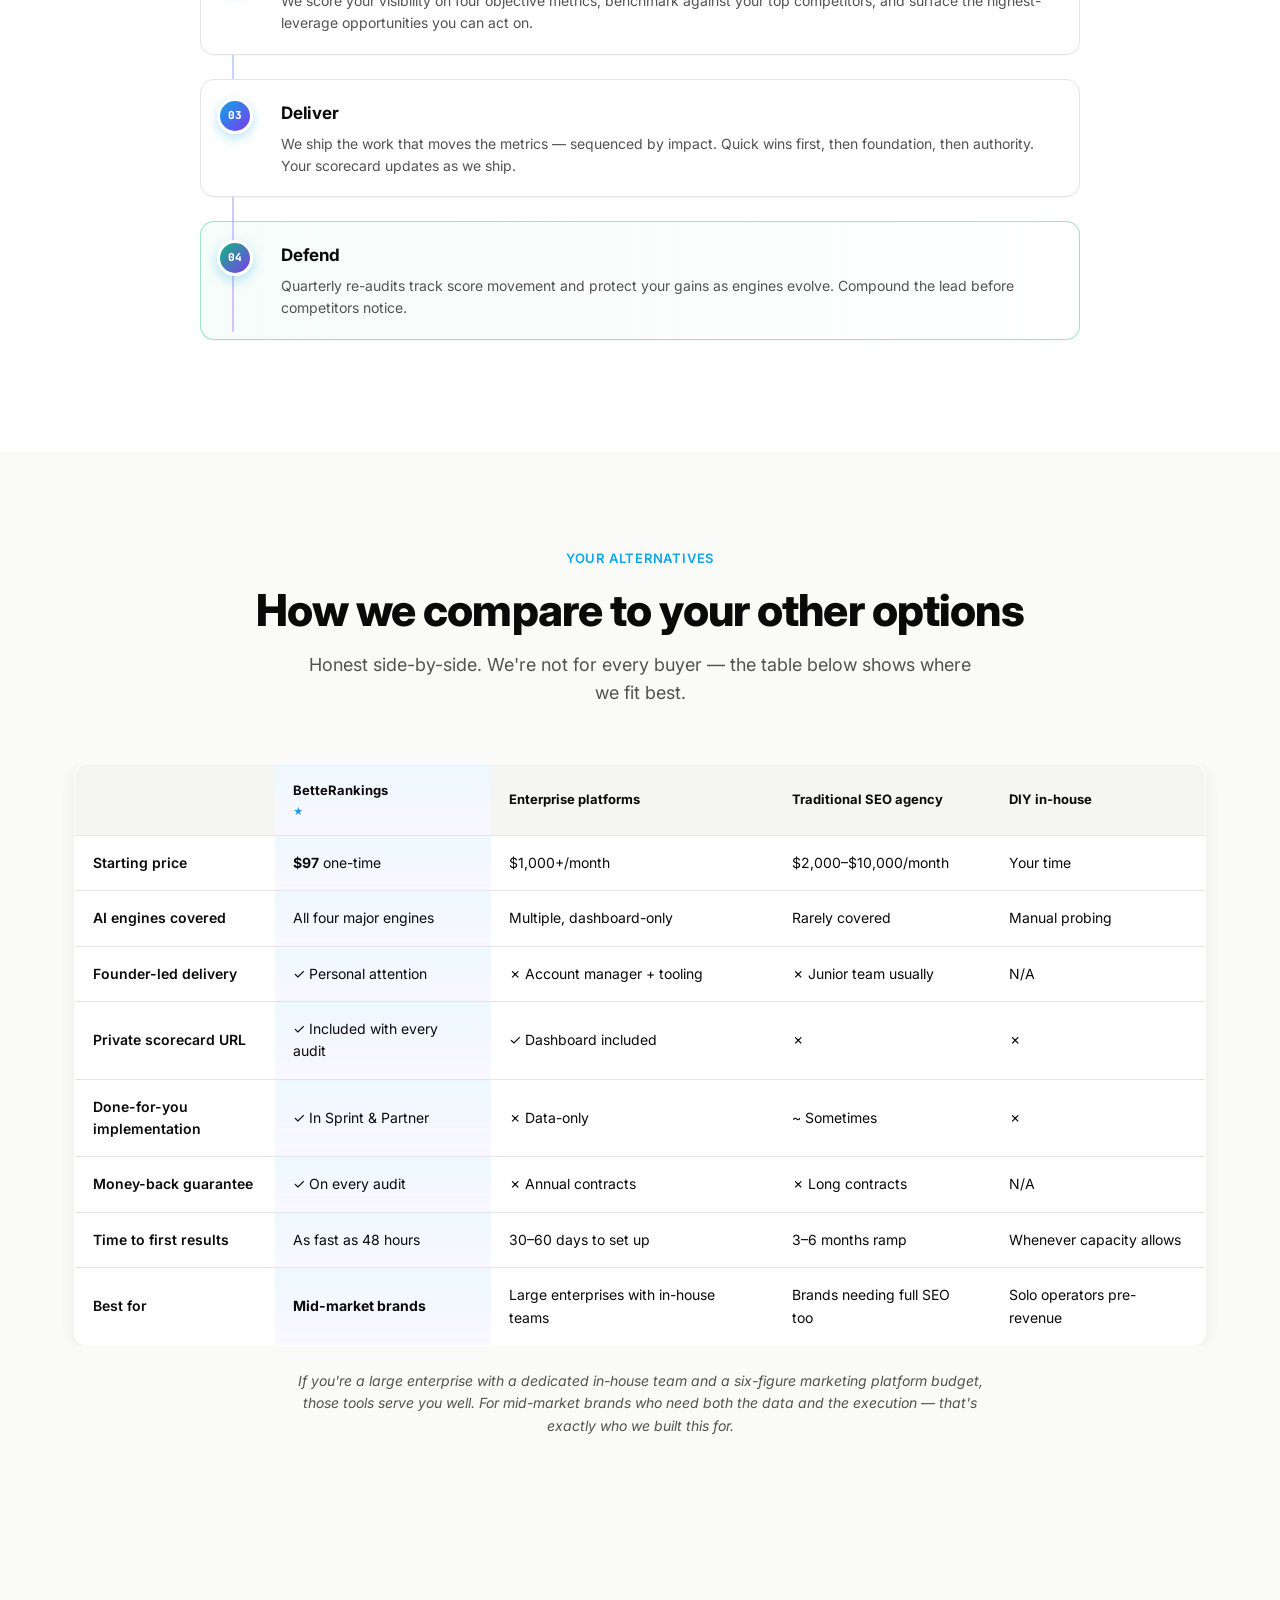
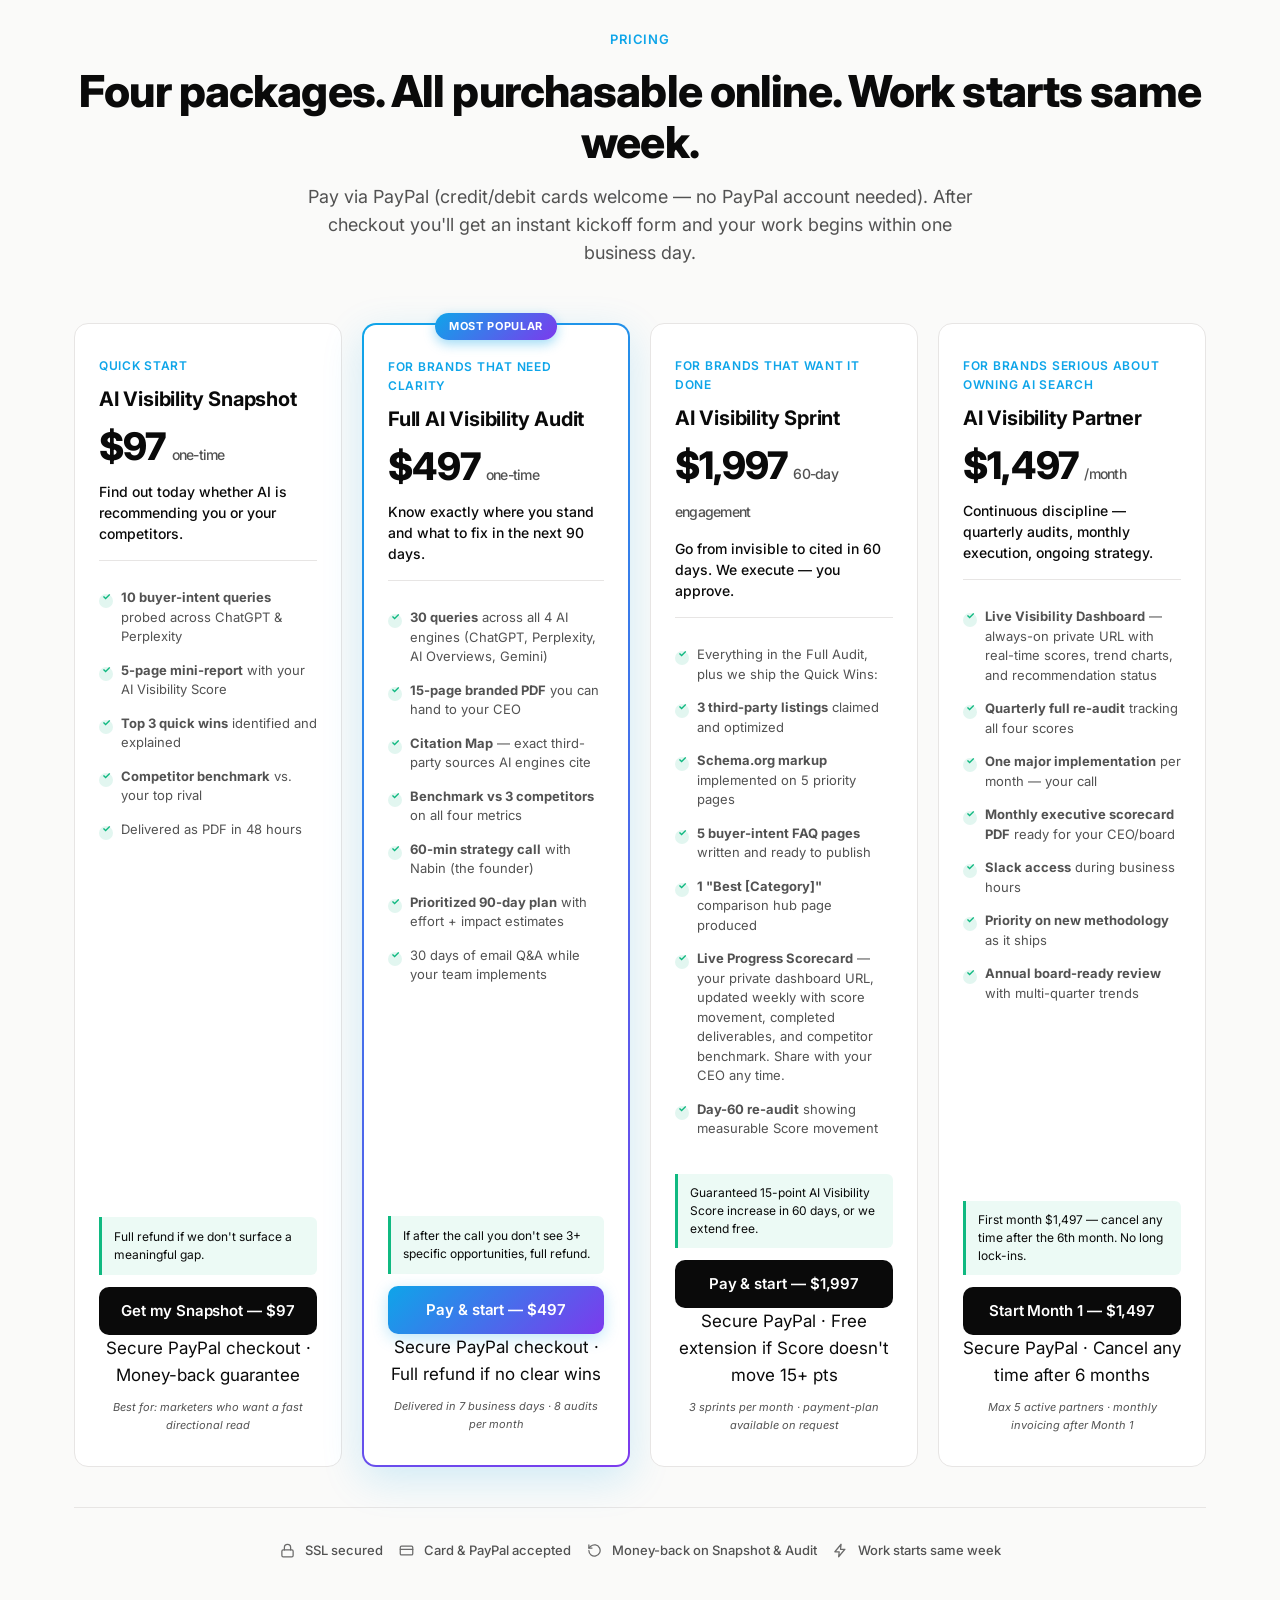
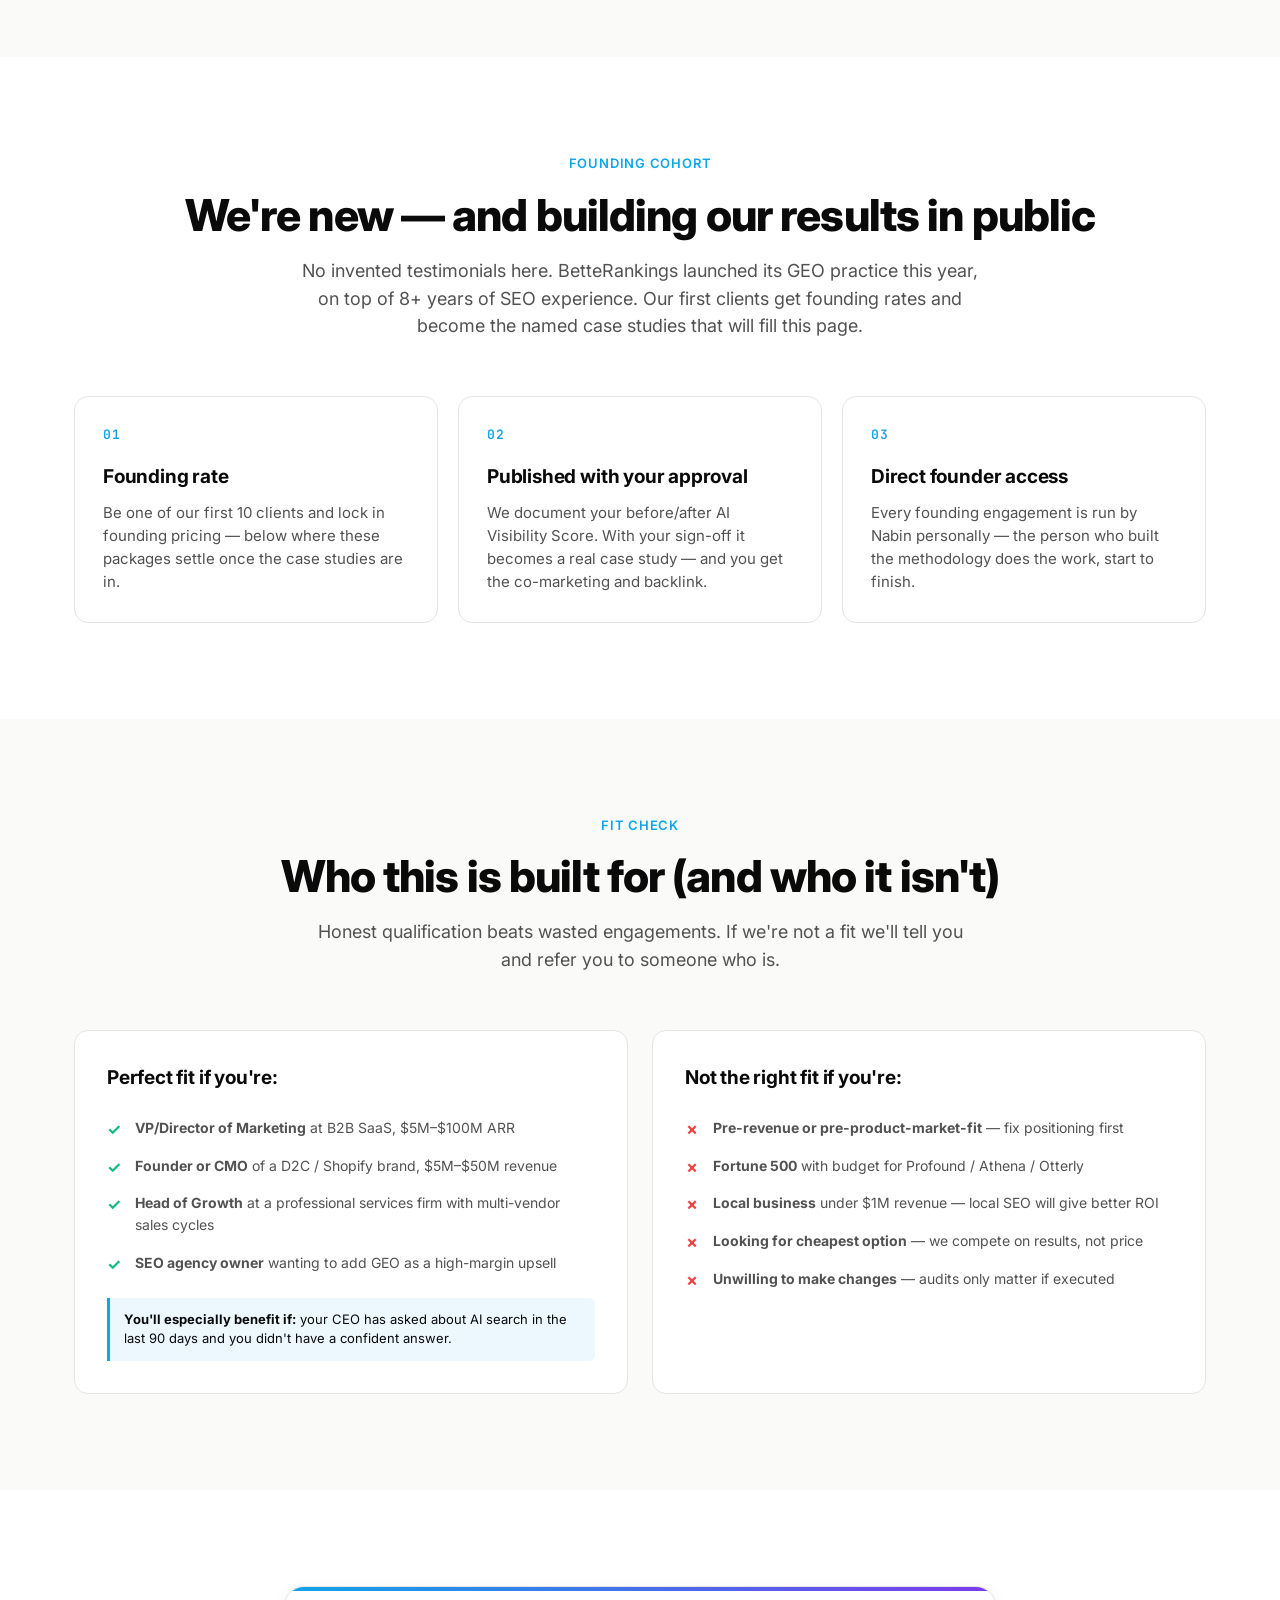
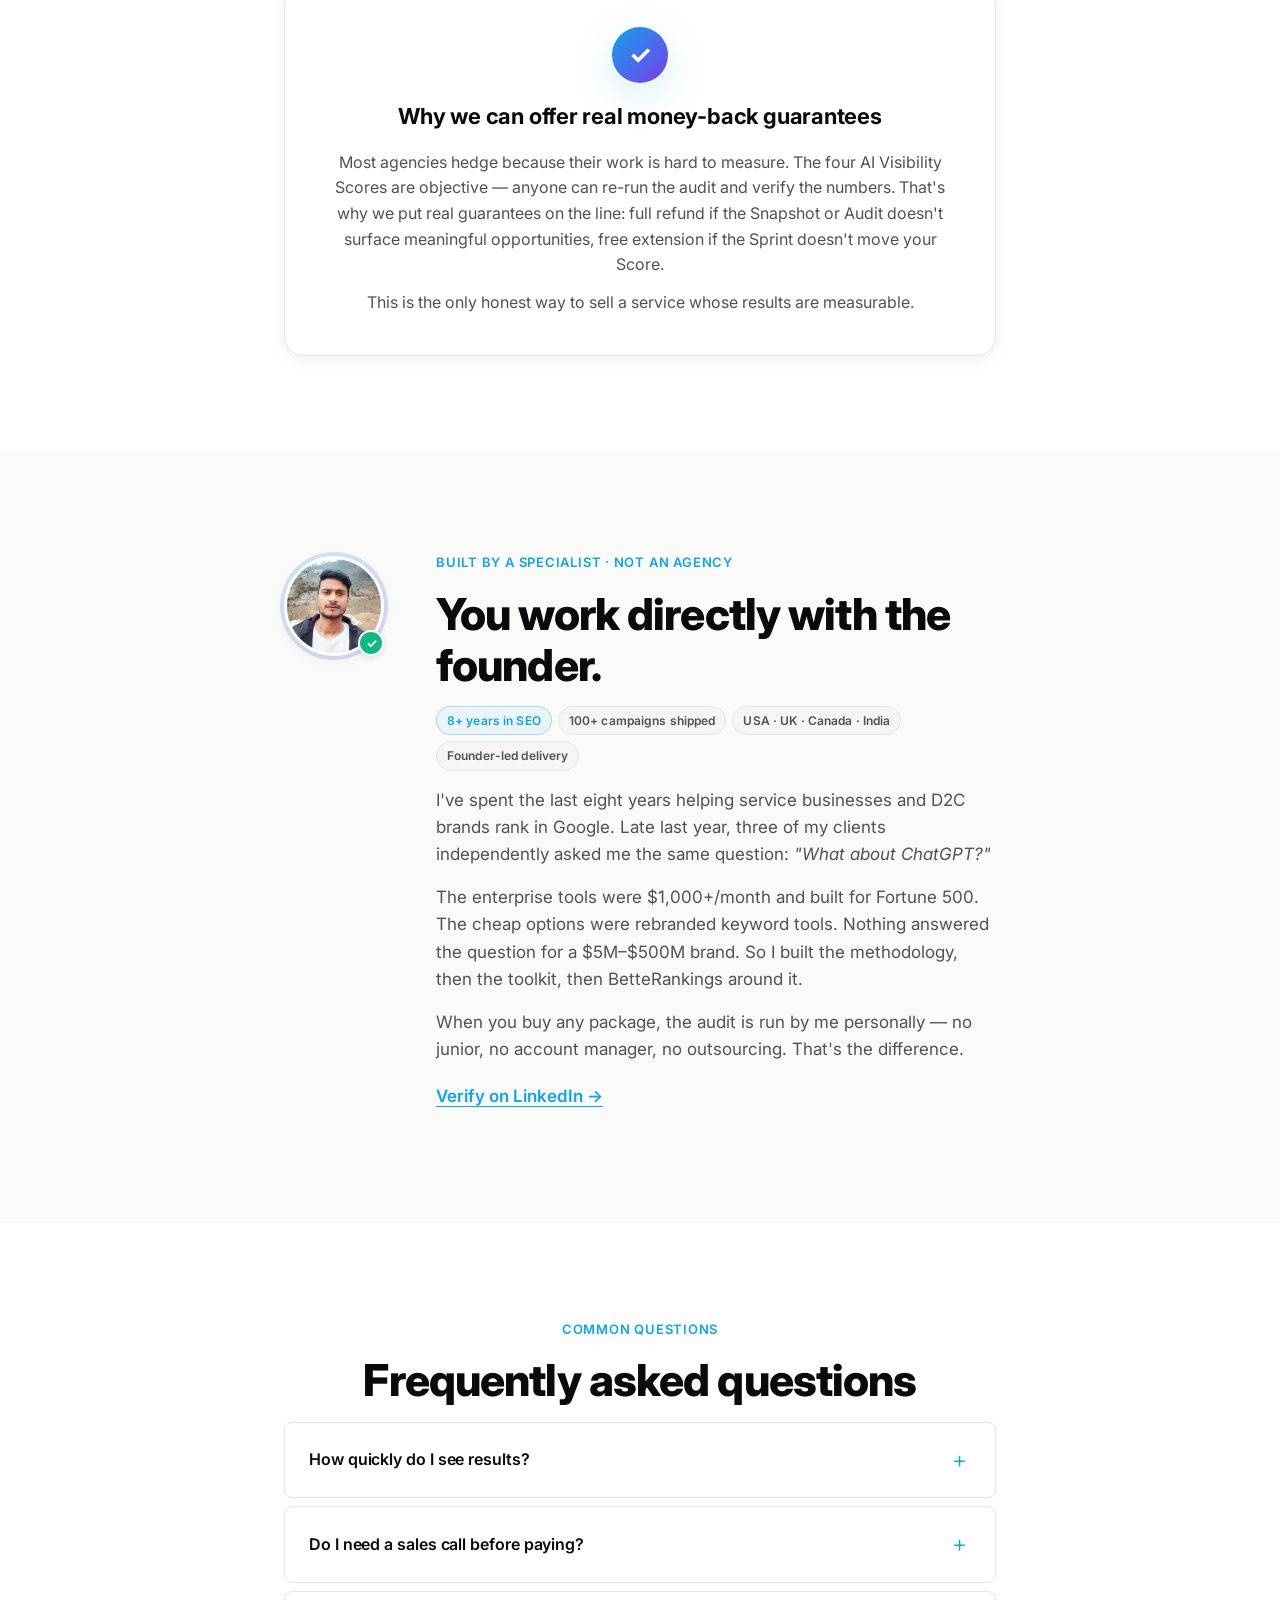
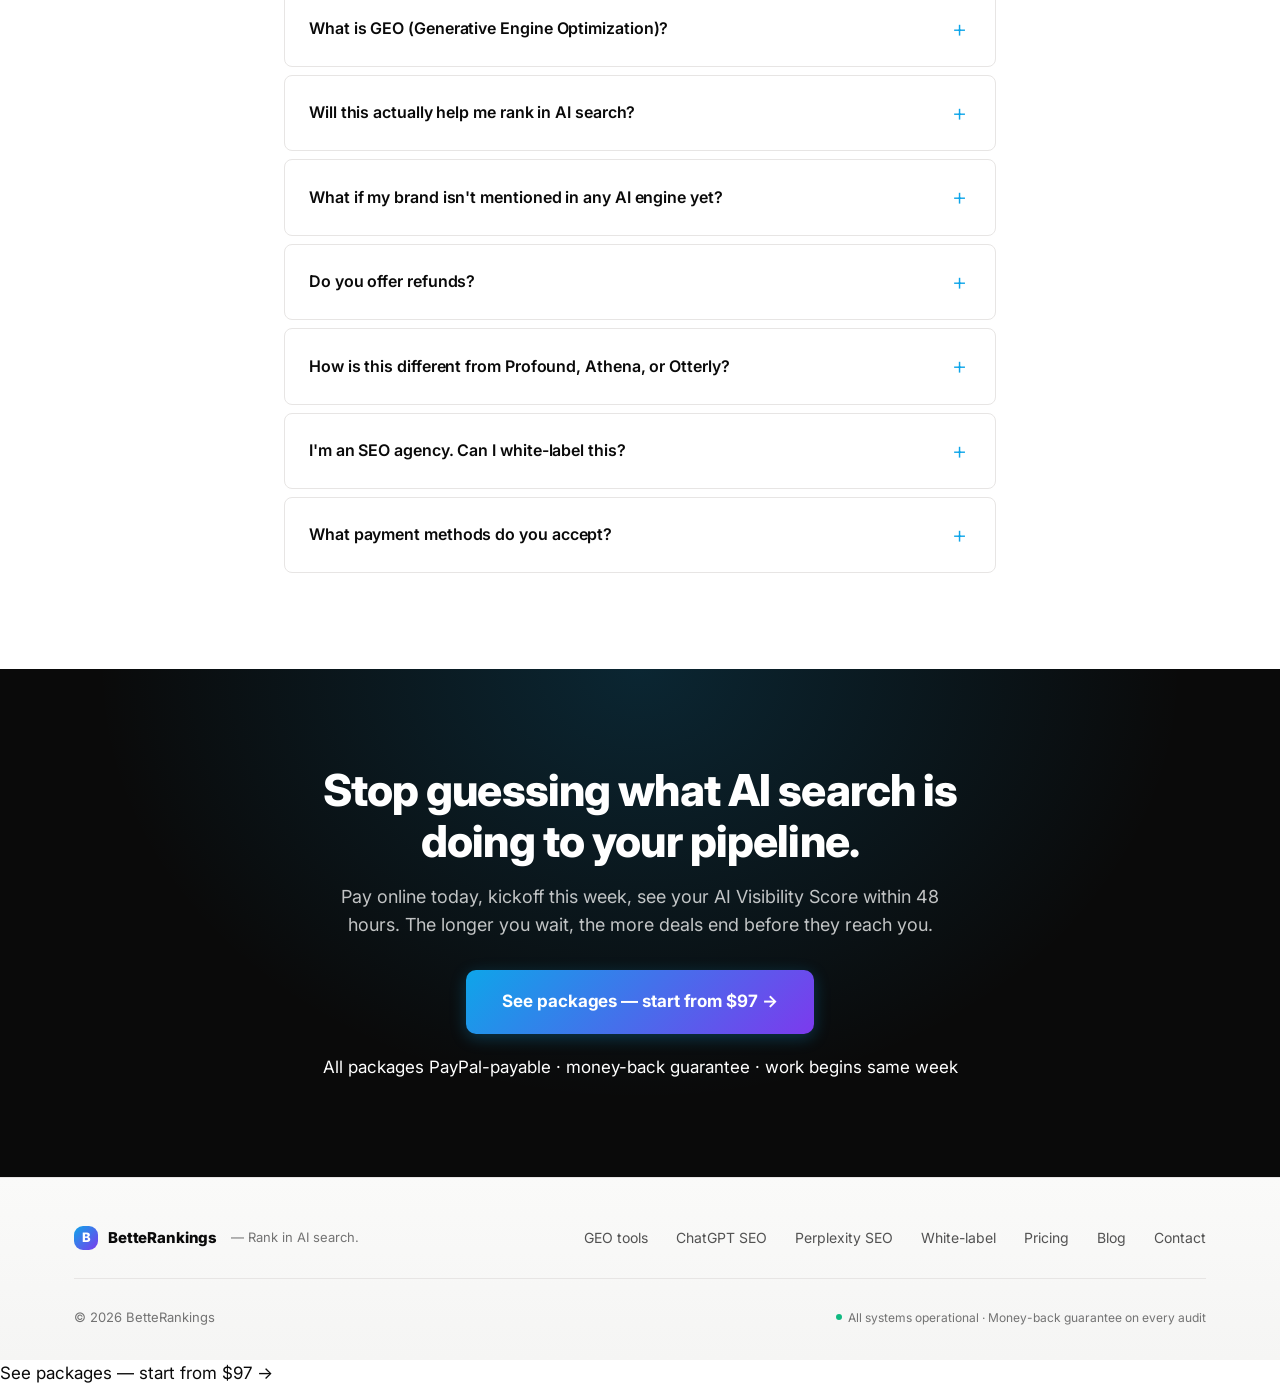
==== commit c1d21db7: "Fix mobile nav: script.js injects the hamburger on pages missing it + one universal toggle handler (" ====
--- a/index.html
+++ b/index.html
@@ -143,7 +143,7 @@
         <a href="#faq">FAQ</a>
         <a href="#pricing" class="btn btn-sm btn-primary">Get started →</a>
       </nav>
-      <button class="nav-toggle" aria-label="Open menu" aria-expanded="false" onclick="const o=this.getAttribute('aria-expanded')==='true';this.setAttribute('aria-expanded',!o);document.querySelector('.nav').classList.toggle('open');document.body.style.overflow=o?'':'hidden';">
+      <button class="nav-toggle" aria-label="Open menu" aria-expanded="false">
         <span></span><span></span><span></span>
       </button>
     </div>
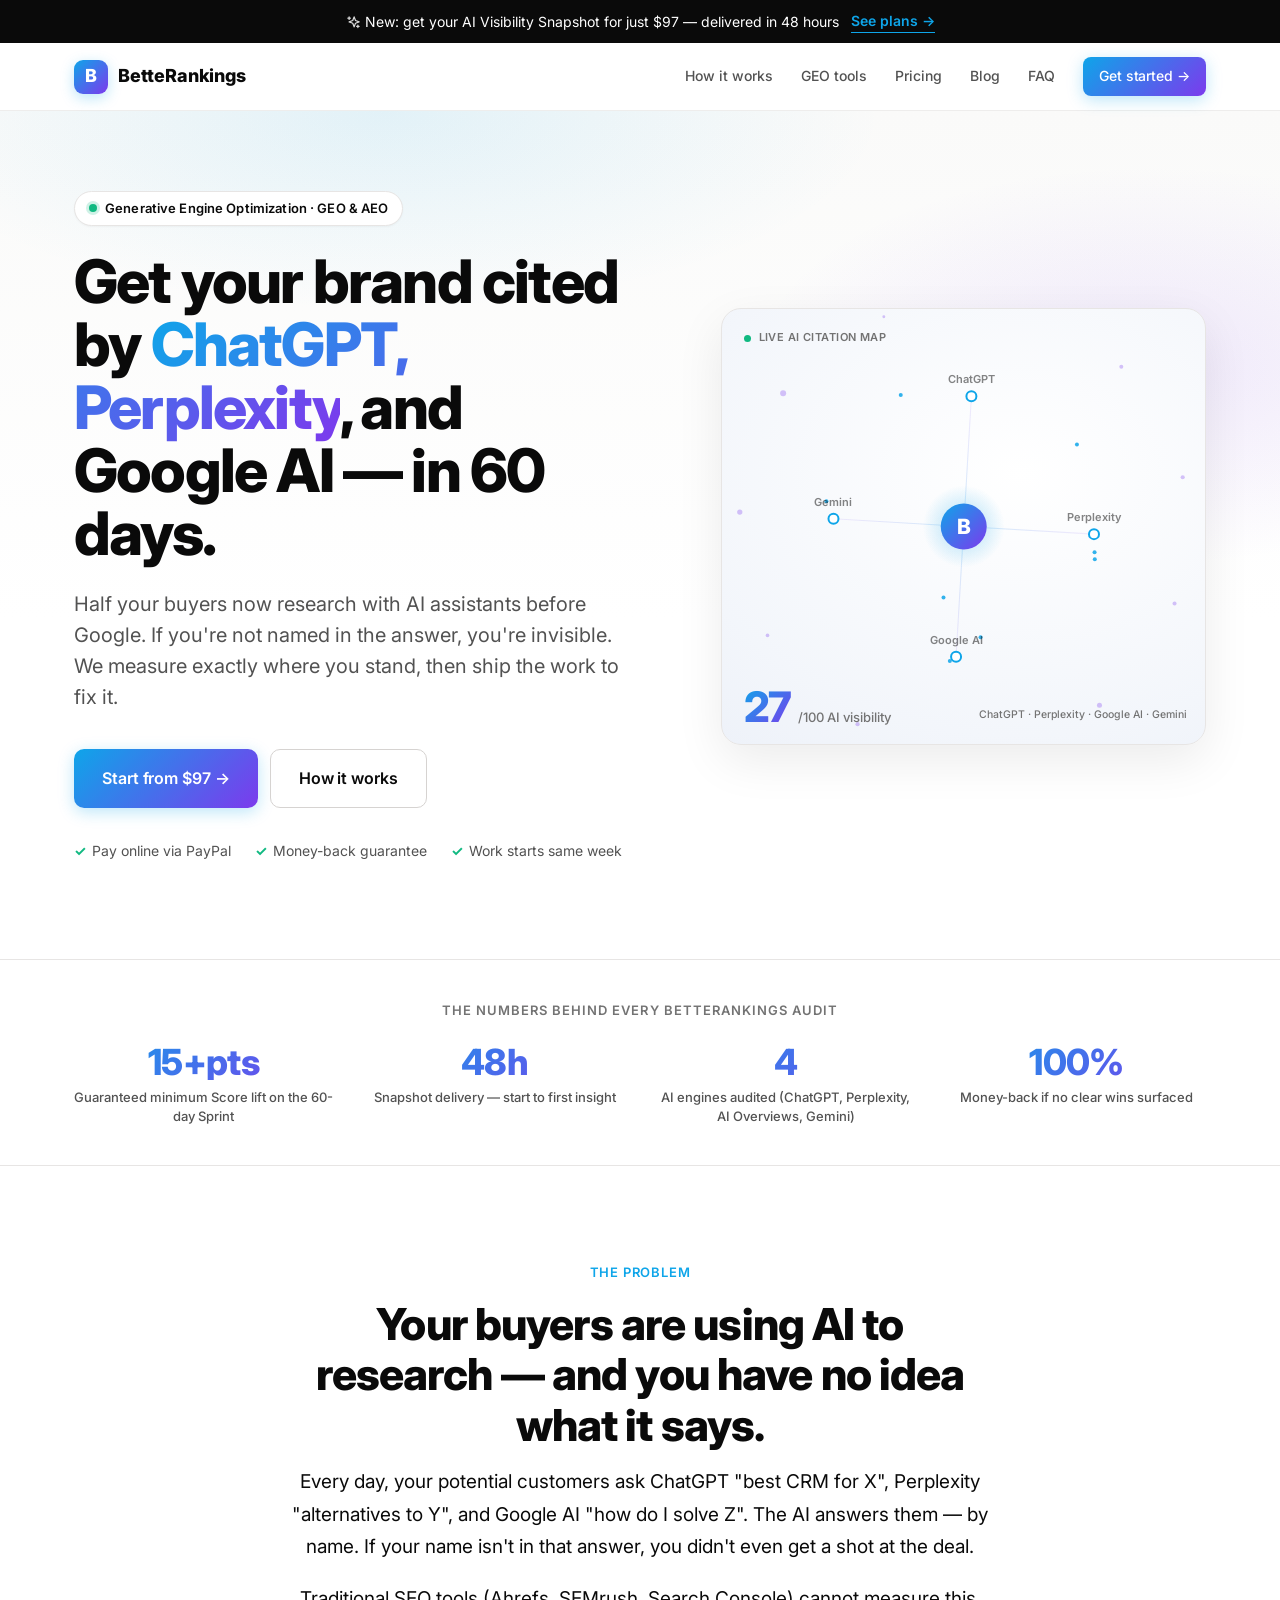
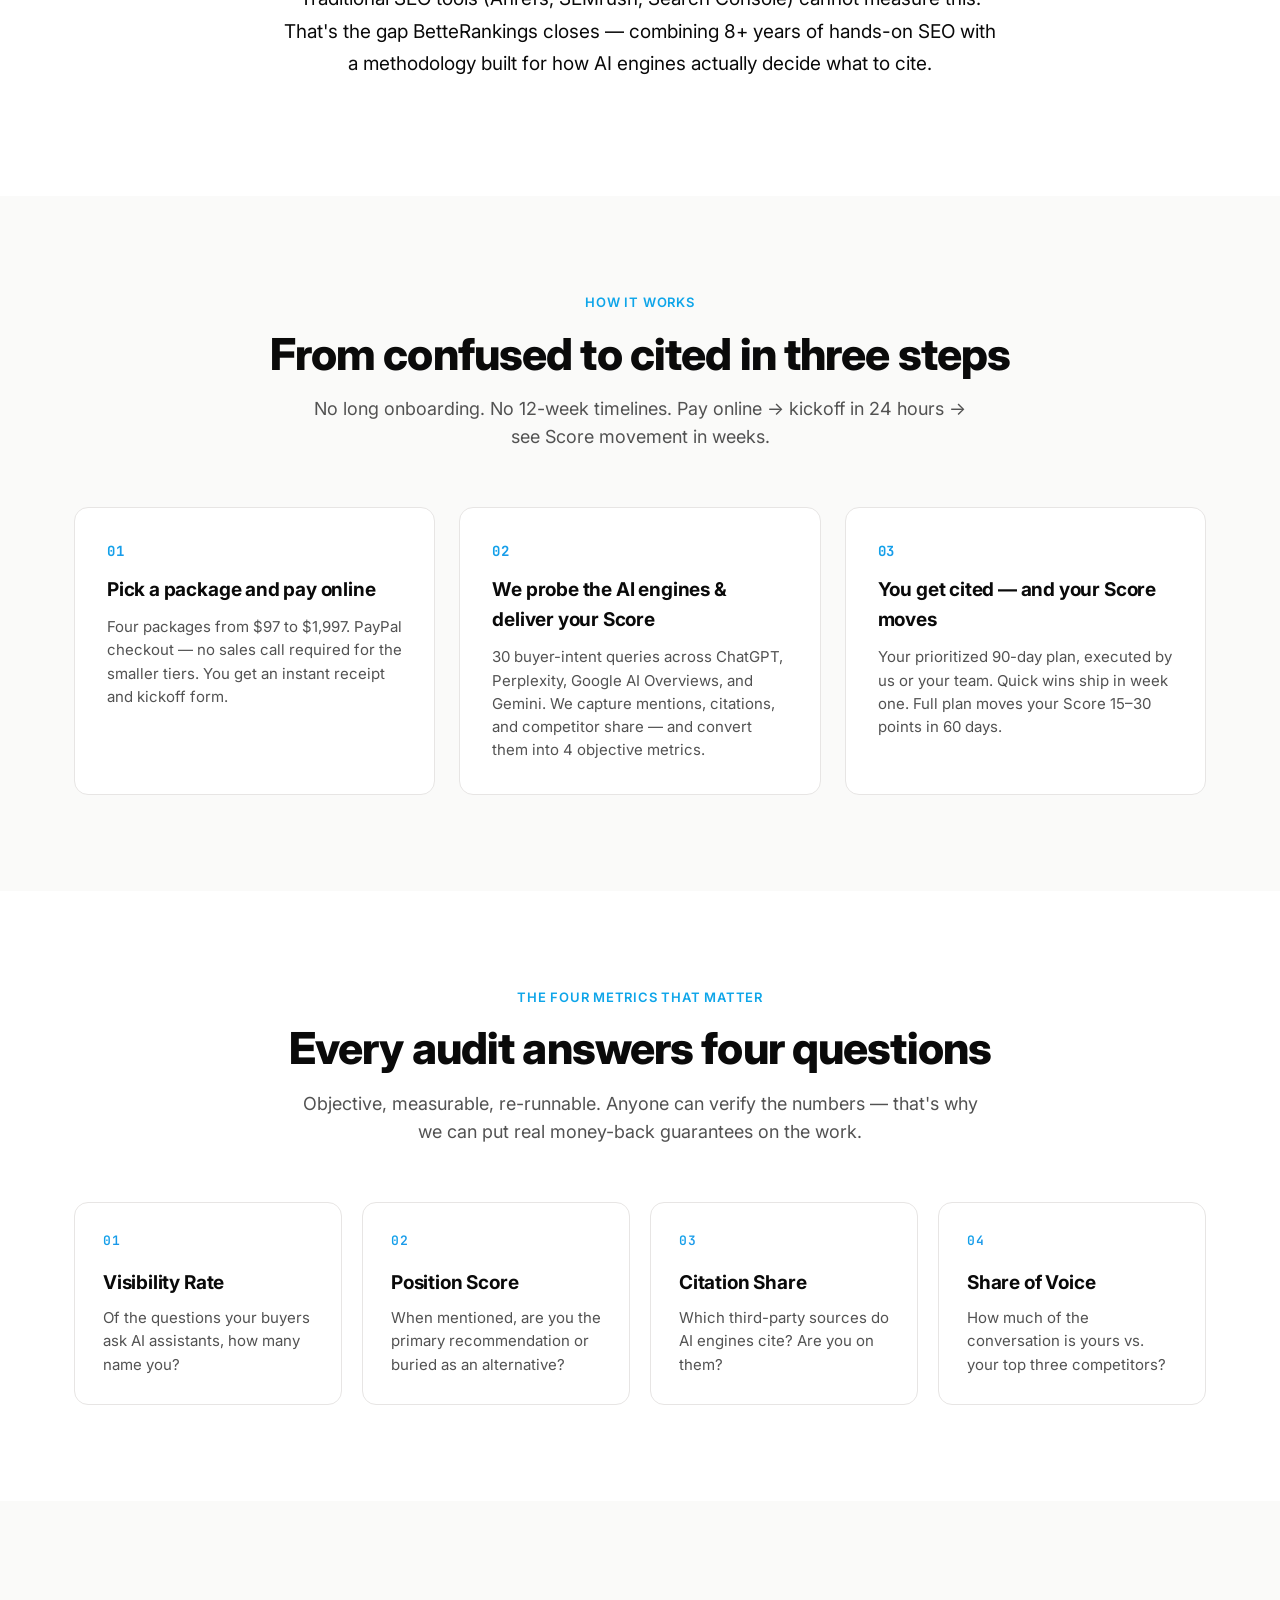
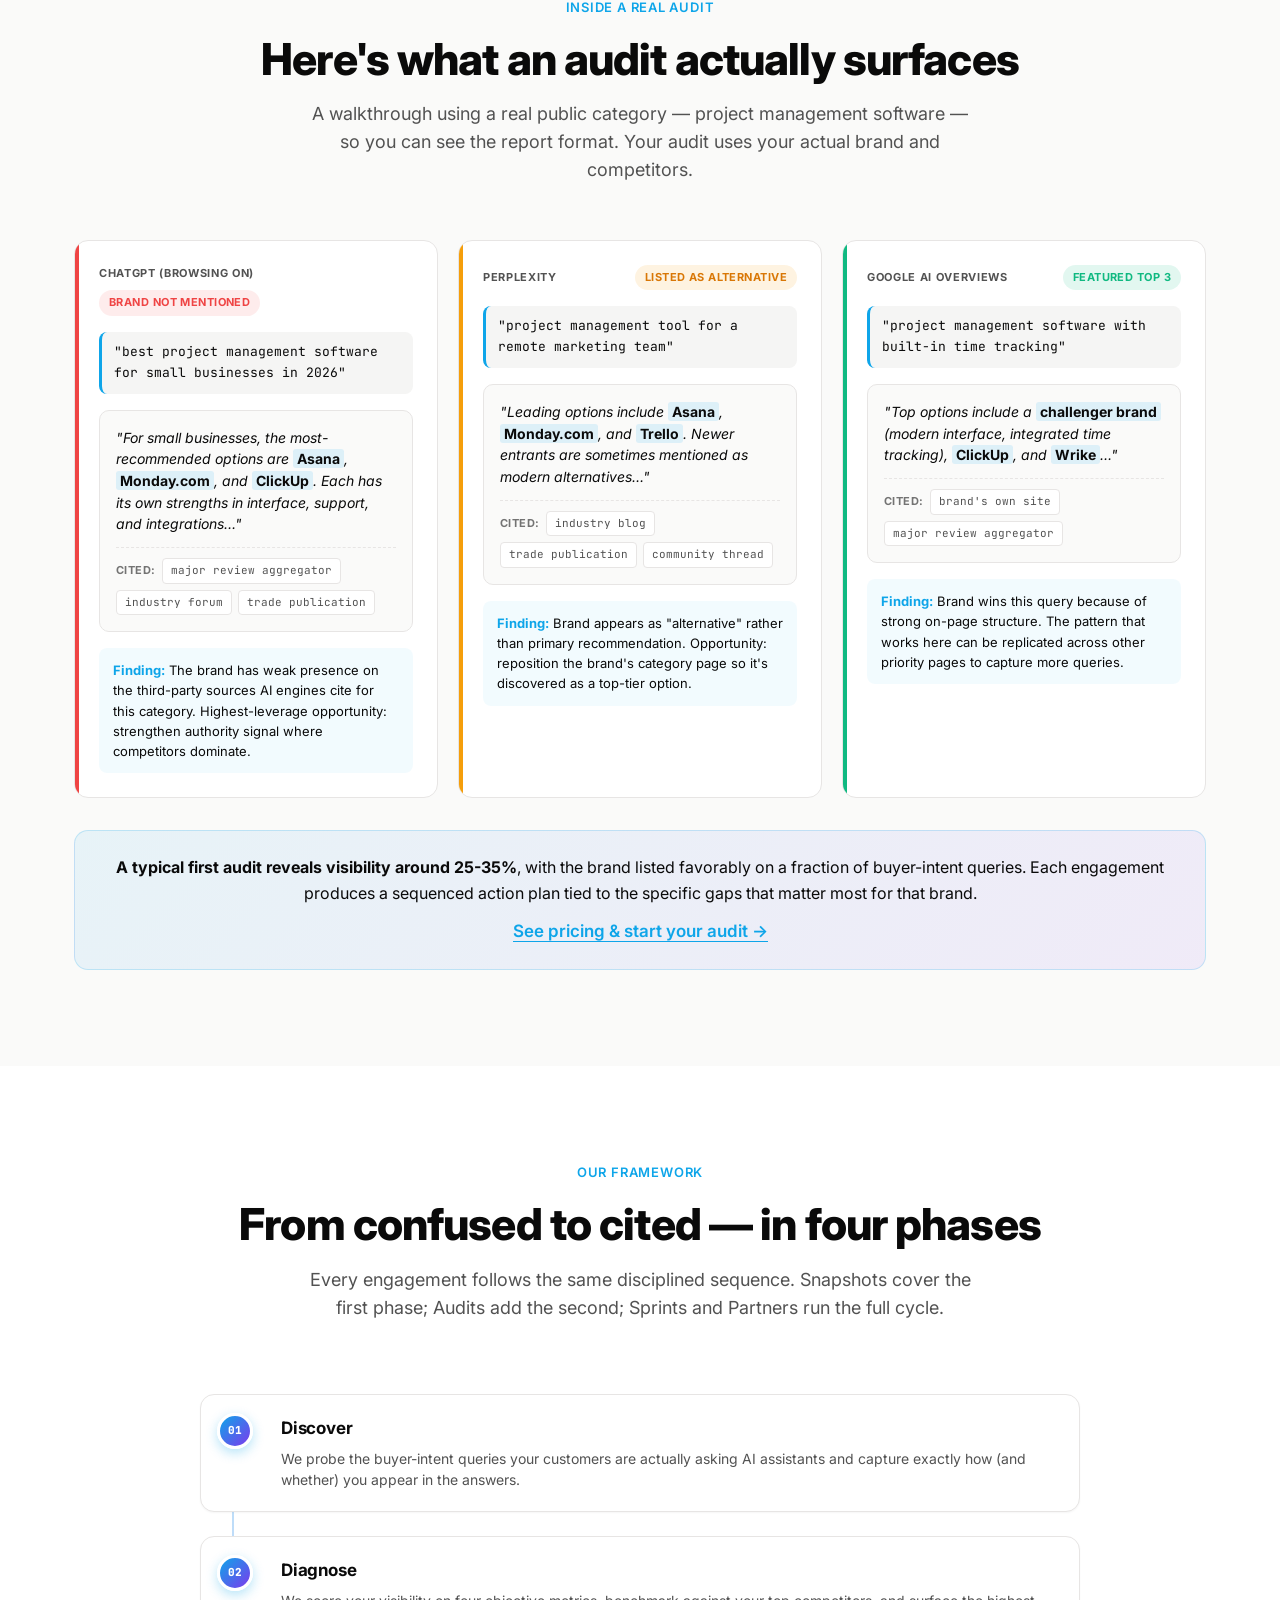
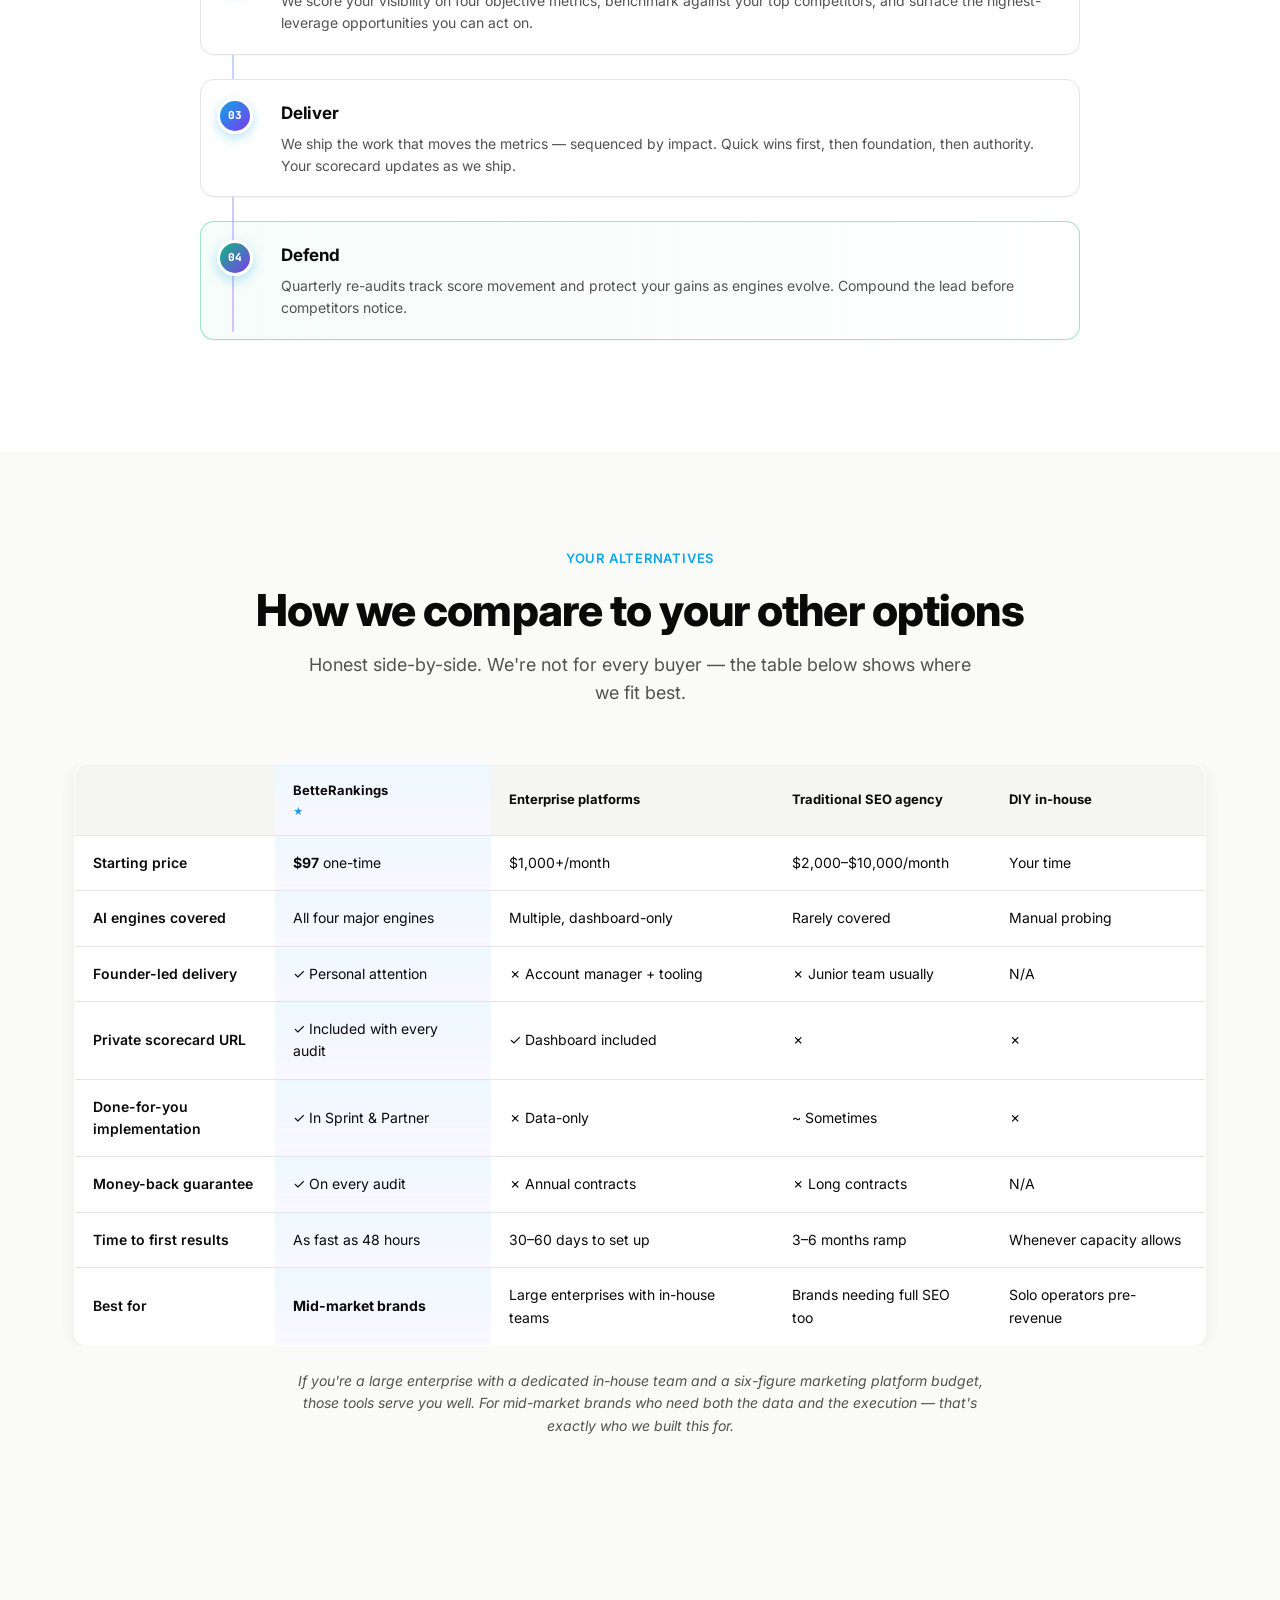
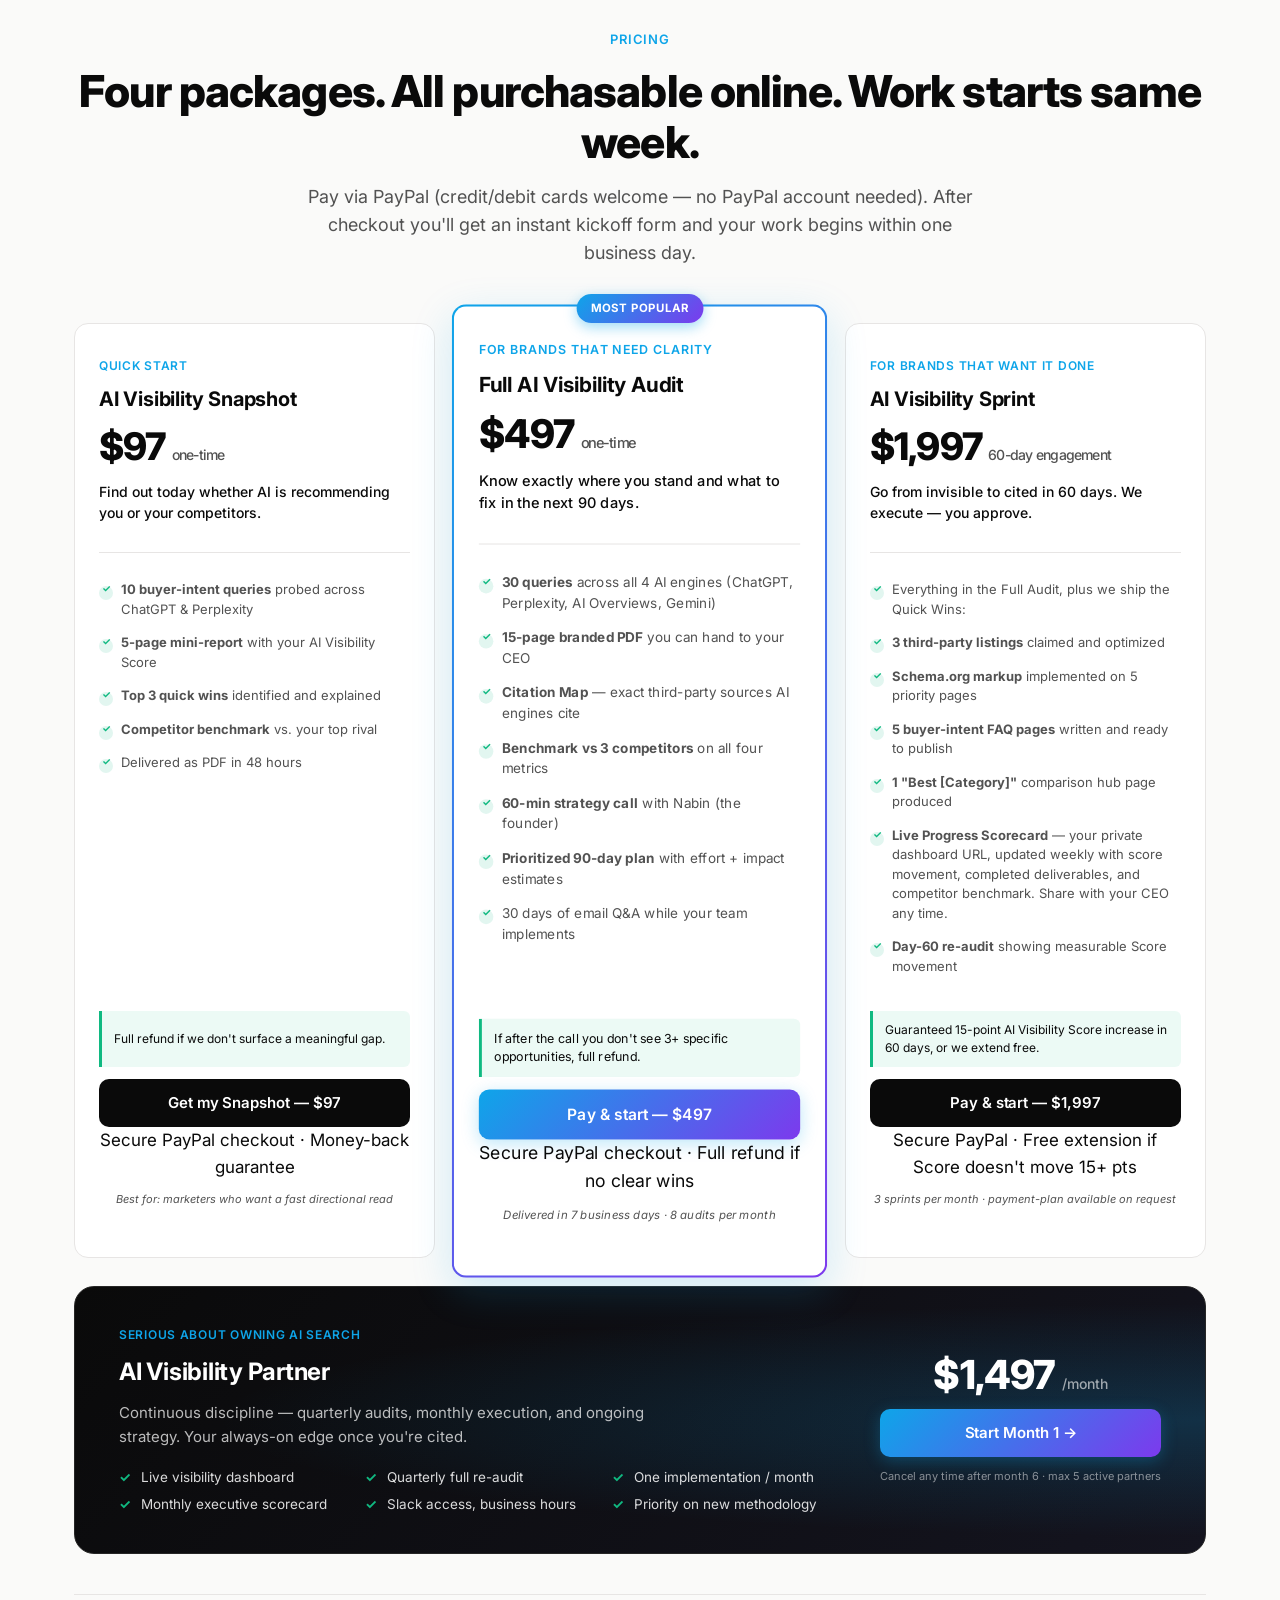
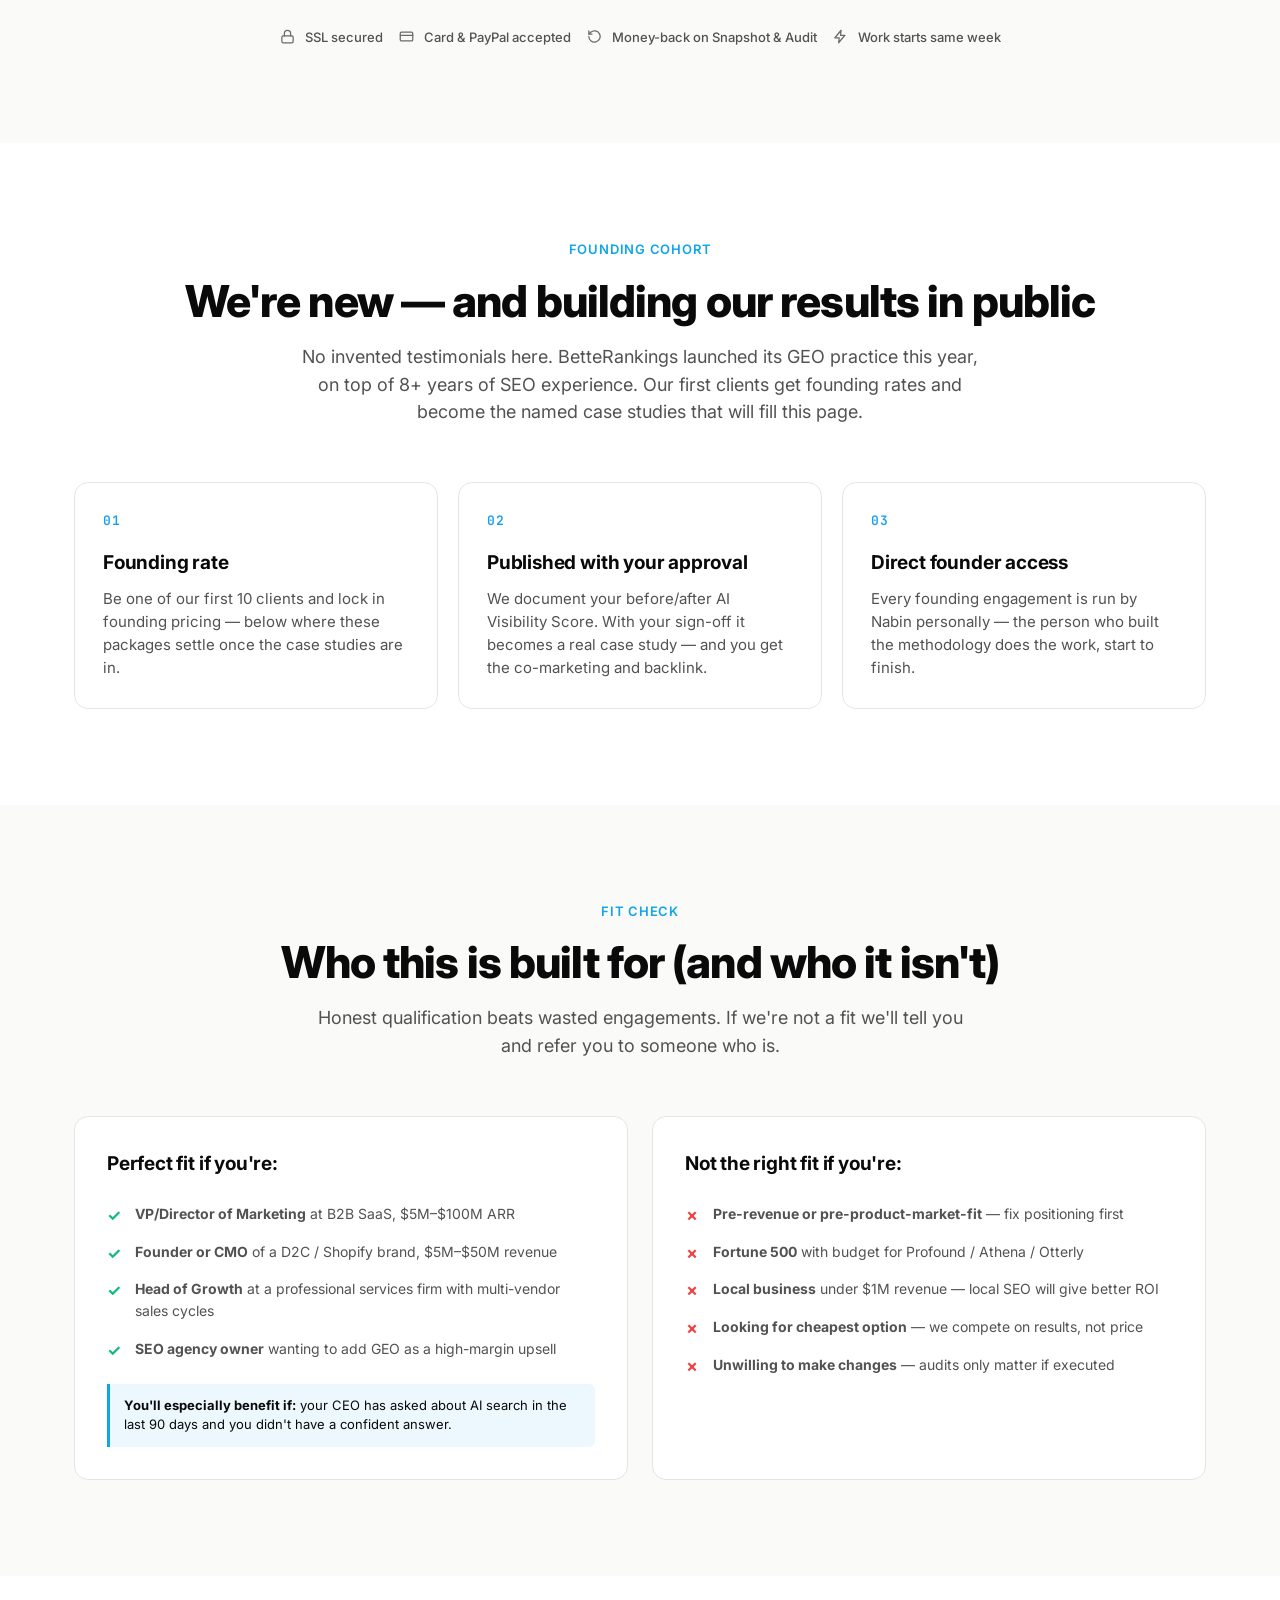
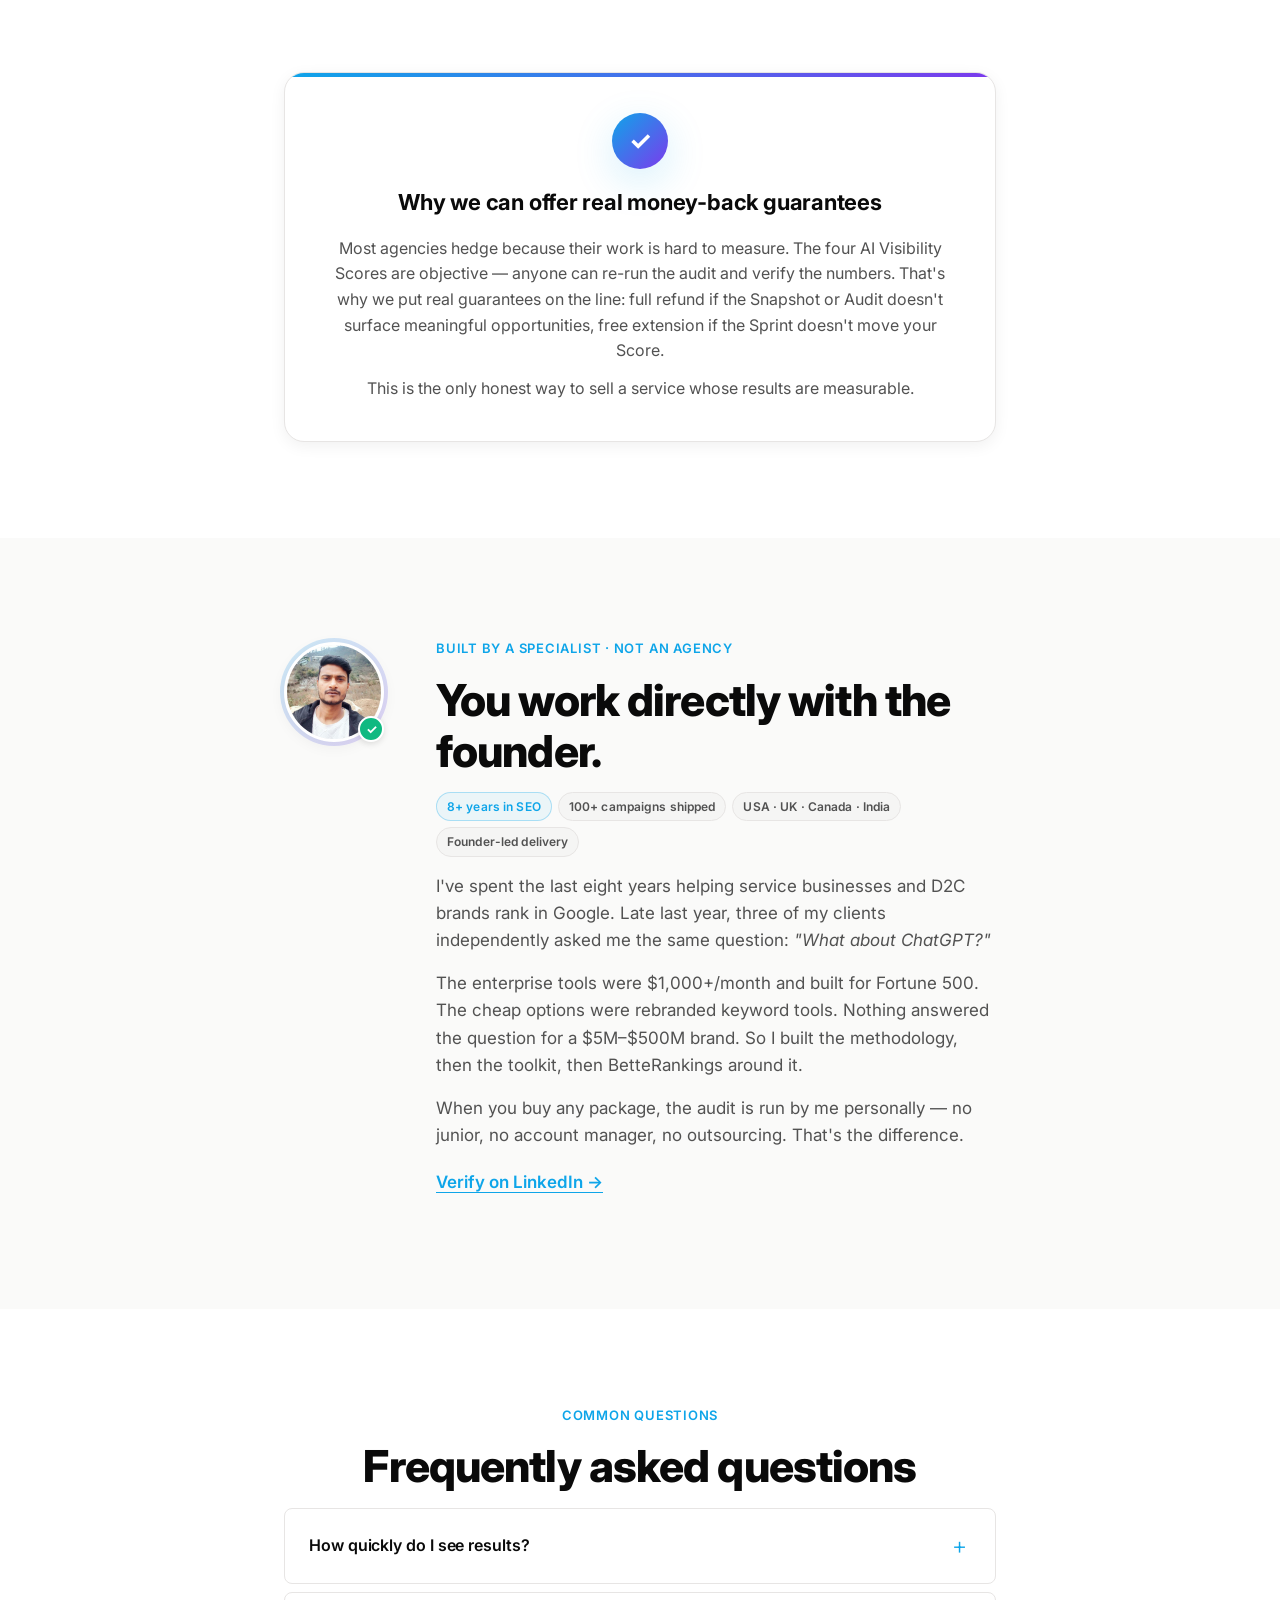
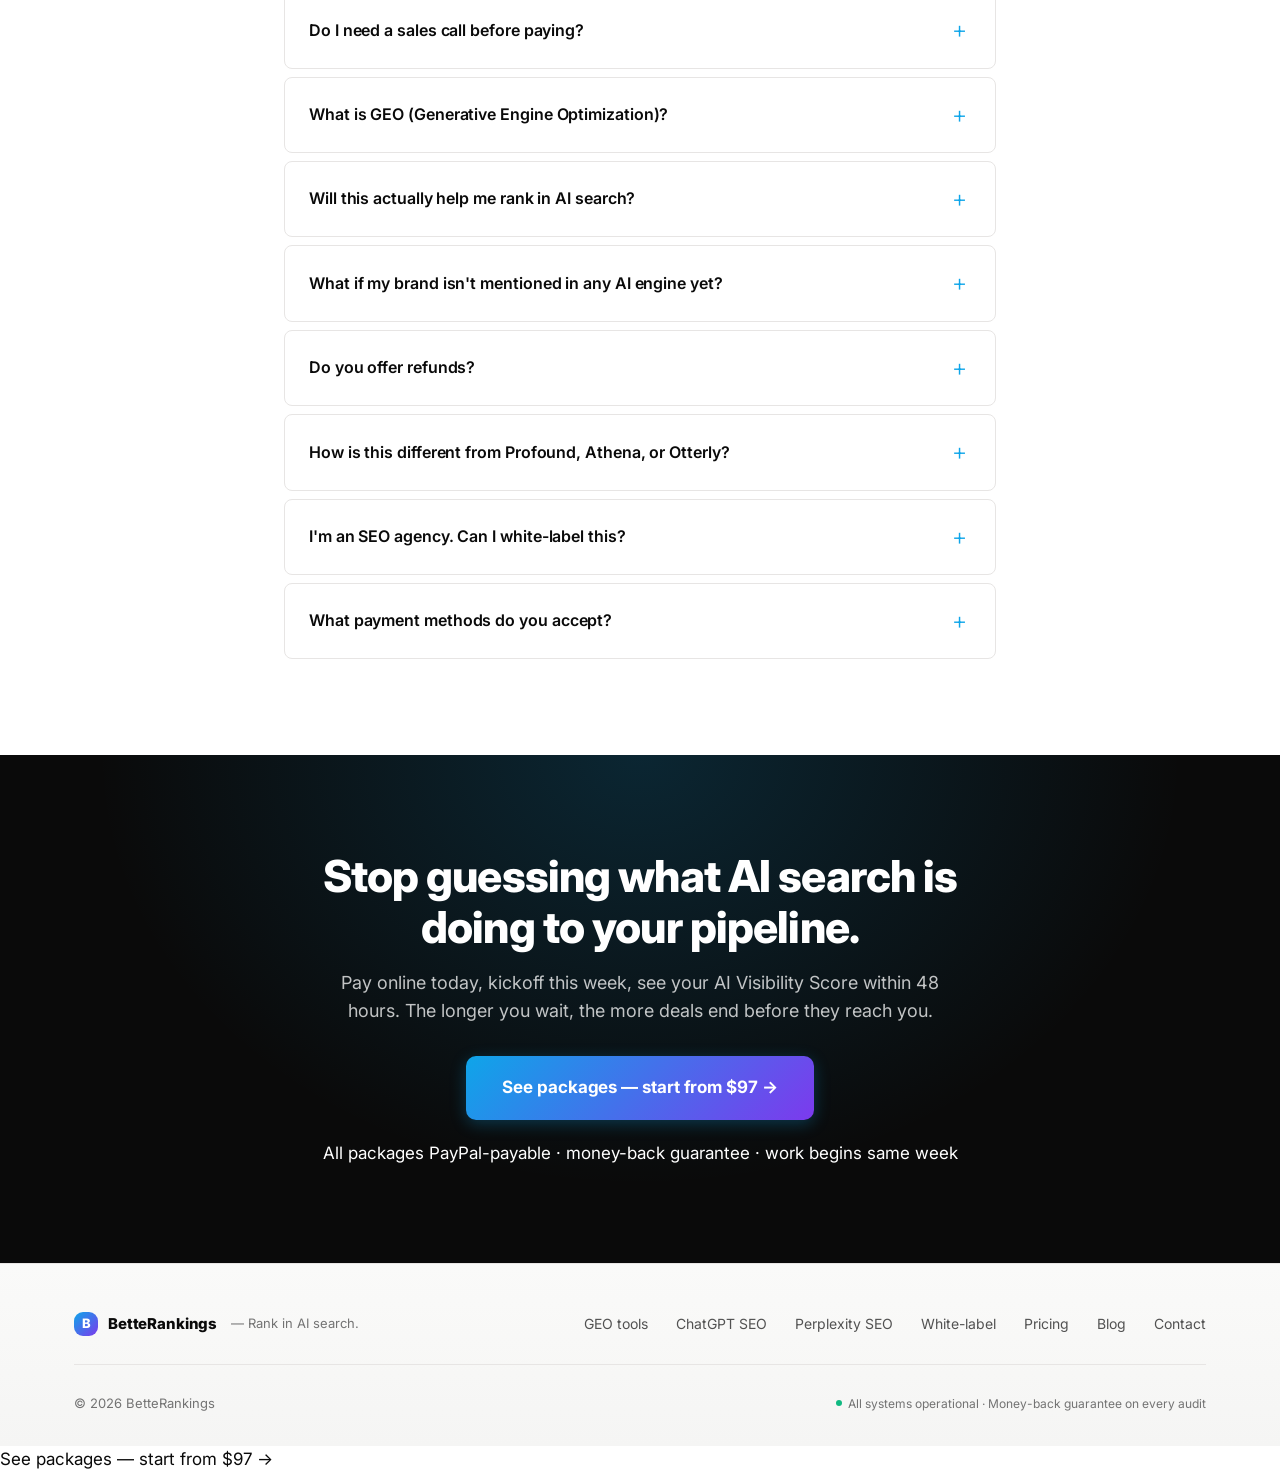
==== commit 1b275000: "Redesign pricing: 3 spacious one-time tiers + premium dark Partner banner; bigger prices, roomier fe" ====
--- a/index.html
+++ b/index.html
@@ -485,7 +485,7 @@
       <h2 id="pricing-title" class="section-title centered">Four packages. All purchasable online. Work starts same week.</h2>
       <p class="section-sub centered">Pay via PayPal (credit/debit cards welcome — no PayPal account needed). After checkout you'll get an instant kickoff form and your work begins within one business day.</p>
 
-      <div class="pricing-grid pricing-4col">
+      <div class="pricing-grid pricing-3col">
 
         <!-- TIER 0 — SNAPSHOT (small entry) -->
         <article class="price-card">
@@ -585,25 +585,25 @@
           <p class="price-fineprint">3 sprints per month · payment-plan available on request</p>
         </article>
 
-        <!-- TIER 3 — PARTNER (recurring) -->
-        <article class="price-card">
-          <div class="price-tier">For brands serious about owning AI search</div>
+      </div>
+
+      <!-- Recurring partnership — premium "always-on" banner -->
+      <article class="partner-banner">
+        <div class="pb-info">
+          <div class="price-tier">Serious about owning AI search</div>
           <h3 class="price-name">AI Visibility Partner</h3>
-          <div class="price-amount">$1,497<span class="price-unit">/month</span></div>
-          <p class="price-outcome">Continuous discipline — quarterly audits, monthly execution, ongoing strategy.</p>
-
-          <ul class="price-features">
-            <li><strong>Live Visibility Dashboard</strong> — always-on private URL with real-time scores, trend charts, and recommendation status</li>
-            <li><strong>Quarterly full re-audit</strong> tracking all four scores</li>
-            <li><strong>One major implementation</strong> per month — your call</li>
-            <li><strong>Monthly executive scorecard PDF</strong> ready for your CEO/board</li>
-            <li><strong>Slack access</strong> during business hours</li>
-            <li><strong>Priority on new methodology</strong> as it ships</li>
-            <li><strong>Annual board-ready review</strong> with multi-quarter trends</li>
+          <p class="pb-outcome">Continuous discipline — quarterly audits, monthly execution, and ongoing strategy. Your always-on edge once you're cited.</p>
+          <ul class="pb-features">
+            <li>Live visibility dashboard</li>
+            <li>Quarterly full re-audit</li>
+            <li>One implementation / month</li>
+            <li>Monthly executive scorecard</li>
+            <li>Slack access, business hours</li>
+            <li>Priority on new methodology</li>
           </ul>
-
-          <p class="price-guarantee">First month $1,497 — cancel any time after the 6th month. No long lock-ins.</p>
-
+        </div>
+        <div class="pb-buy">
+          <div class="pb-price"><span class="price-amount">$1,497</span><span class="price-unit">/month</span></div>
           <form action="https://www.paypal.com/cgi-bin/webscr" method="post" target="_blank" class="paypal-form">
             <input type="hidden" name="cmd" value="_xclick">
             <input type="hidden" name="business" value="hello@betterankings.com">
@@ -612,13 +612,11 @@
             <input type="hidden" name="currency_code" value="USD">
             <input type="hidden" name="return" value="https://betterankings.com/thank-you.html?p=partner">
             <input type="hidden" name="cancel_return" value="https://betterankings.com">
-            <button type="submit" class="btn btn-secondary btn-block">Start Month 1 — $1,497</button>
+            <button type="submit" class="btn btn-primary btn-block">Start Month 1 &rarr;</button>
           </form>
-          <p class="paypal-trust">Secure PayPal · Cancel any time after 6 months</p>
-          <p class="price-fineprint">Max 5 active partners · monthly invoicing after Month 1</p>
-        </article>
-
-      </div>
+          <p class="pb-fine">Cancel any time after month 6 · max 5 active partners</p>
+        </div>
+      </article>
 
       <div class="trust-badges">
         <span class="tb"><svg viewBox="0 0 24 24" fill="none" stroke="currentColor" stroke-width="2" stroke-linecap="round" stroke-linejoin="round" aria-hidden="true"><rect x="3" y="11" width="18" height="11" rx="2"/><path d="M7 11V7a5 5 0 0 1 10 0v4"/></svg> SSL secured</span>
--- a/styles.css
+++ b/styles.css
@@ -639,20 +639,51 @@
   gap: 20px;
   align-items: stretch;
 }
-.pricing-grid.pricing-4col {
-  grid-template-columns: repeat(4, 1fr);
-}
-@media (max-width: 1080px) {
-  .pricing-grid.pricing-4col { grid-template-columns: repeat(2, 1fr); }
-}
-@media (max-width: 560px) {
-  .pricing-grid.pricing-4col { grid-template-columns: 1fr; }
+.pricing-grid.pricing-3col { grid-template-columns: repeat(3, 1fr); gap: 24px; }
+@media (max-width: 940px) {
+  .pricing-grid.pricing-3col { grid-template-columns: 1fr; max-width: 440px; margin: 0 auto; }
 }
 /* keep buy buttons aligned across cards despite variable-length copy */
 .price-outcome { min-height: 72px; }
-.price-guarantee { min-height: 58px; display: flex; align-items: center; }
+.price-guarantee { min-height: 56px; display: flex; align-items: center; }
 .paypal-trust { min-height: 34px; display: flex; align-items: center; justify-content: center; text-align: center; }
 .price-fineprint { min-height: 34px; }
+/* roomier, more premium one-time-tier cards */
+.price-card { padding: 38px 30px; }
+.price-amount { font-size: 46px; }
+.price-features li { font-size: 14px; padding: 9px 0 9px 26px; }
+.price-features li::before { top: 15px; }
+.price-features li::after { top: 10px; }
+@media (min-width: 941px) {
+  .price-card-featured { transform: scale(1.04); z-index: 2; }
+  .price-card-featured:hover { transform: scale(1.04) translateY(-3px); }
+}
+/* Recurring partnership — premium dark "always-on" banner */
+.partner-banner {
+  margin-top: 28px; display: grid; grid-template-columns: 1fr auto; gap: 44px; align-items: center;
+  padding: 38px 44px; border-radius: var(--radius-lg);
+  background: linear-gradient(135deg, #0a0a0a, #14141f); color: #fff;
+  border: 1px solid var(--color-border-dark); position: relative; overflow: hidden;
+}
+.partner-banner::before { content: ''; position: absolute; inset: 0; background: radial-gradient(ellipse at right, rgba(14,165,233,0.20), transparent 62%); pointer-events: none; }
+.partner-banner > * { position: relative; z-index: 1; }
+.pb-info .price-tier { color: var(--color-accent); }
+.pb-info .price-name { color: #fff; font-size: 24px; margin-bottom: 10px; }
+.pb-outcome { color: rgba(255,255,255,0.72); font-size: 15px; line-height: 1.6; max-width: 580px; margin-bottom: 18px; }
+.pb-features { list-style: none; display: grid; grid-template-columns: repeat(3, minmax(0,1fr)); gap: 7px 22px; }
+.pb-features li { position: relative; padding-left: 22px; font-size: 13.5px; color: rgba(255,255,255,0.85); line-height: 1.5; }
+.pb-features li::before { content: '\2713'; position: absolute; left: 0; top: 0; color: var(--color-success); font-weight: 700; }
+.pb-buy { text-align: center; min-width: 210px; }
+.pb-price { margin-bottom: 14px; line-height: 1; }
+.pb-price .price-amount { color: #fff; font-size: 40px; }
+.pb-price .price-unit { color: rgba(255,255,255,0.6); }
+.pb-fine { font-size: 11px; color: rgba(255,255,255,0.5); margin-top: 12px; line-height: 1.4; }
+@media (max-width: 860px) {
+  .partner-banner { grid-template-columns: 1fr; gap: 26px; text-align: center; padding: 32px 24px; }
+  .pb-features { grid-template-columns: 1fr 1fr; text-align: left; max-width: 440px; margin: 0 auto; }
+  .pb-outcome { margin-left: auto; margin-right: auto; }
+  .pb-buy { min-width: 0; }
+}
 .trust-badges svg, .announce-bar svg { width: 15px; height: 15px; vertical-align: -3px; margin-right: 4px; opacity: 0.85; }
 .check-list { list-style: none; margin: 18px 0 0; padding: 0; }
 .check-list li { position: relative; padding: 8px 0 8px 30px; font-size: 16px; color: var(--color-text, #1a2233); line-height: 1.55; }
@@ -687,6 +718,14 @@
 ::-webkit-scrollbar-track { background: transparent; }
 ::-webkit-scrollbar-thumb { background: #d6d3d1; border-radius: 8px; border: 3px solid #ffffff; }
 ::-webkit-scrollbar-thumb:hover { background: #b9b5b1; }
+
+/* === Related-reading link cards === */
+.link-card { display: block; text-decoration: none; color: inherit; cursor: pointer; }
+.link-card:hover { transform: translateY(-3px); box-shadow: var(--shadow-md); border-color: var(--color-accent); }
+.link-card .lc-kicker { font-size: 12px; font-weight: 600; letter-spacing: 0.05em; text-transform: uppercase; color: var(--color-accent); margin-bottom: 8px; }
+.link-card h3 { font-size: 17px; font-weight: 700; letter-spacing: -0.01em; margin-bottom: 8px; color: var(--color-text); }
+.link-card p { font-size: 14px; line-height: 1.55; color: var(--color-text-muted); margin: 0; }
+.link-card .lc-arrow { color: var(--color-accent); font-weight: 600; }
 .price-card {
   padding: 32px 24px;
   background: white;
